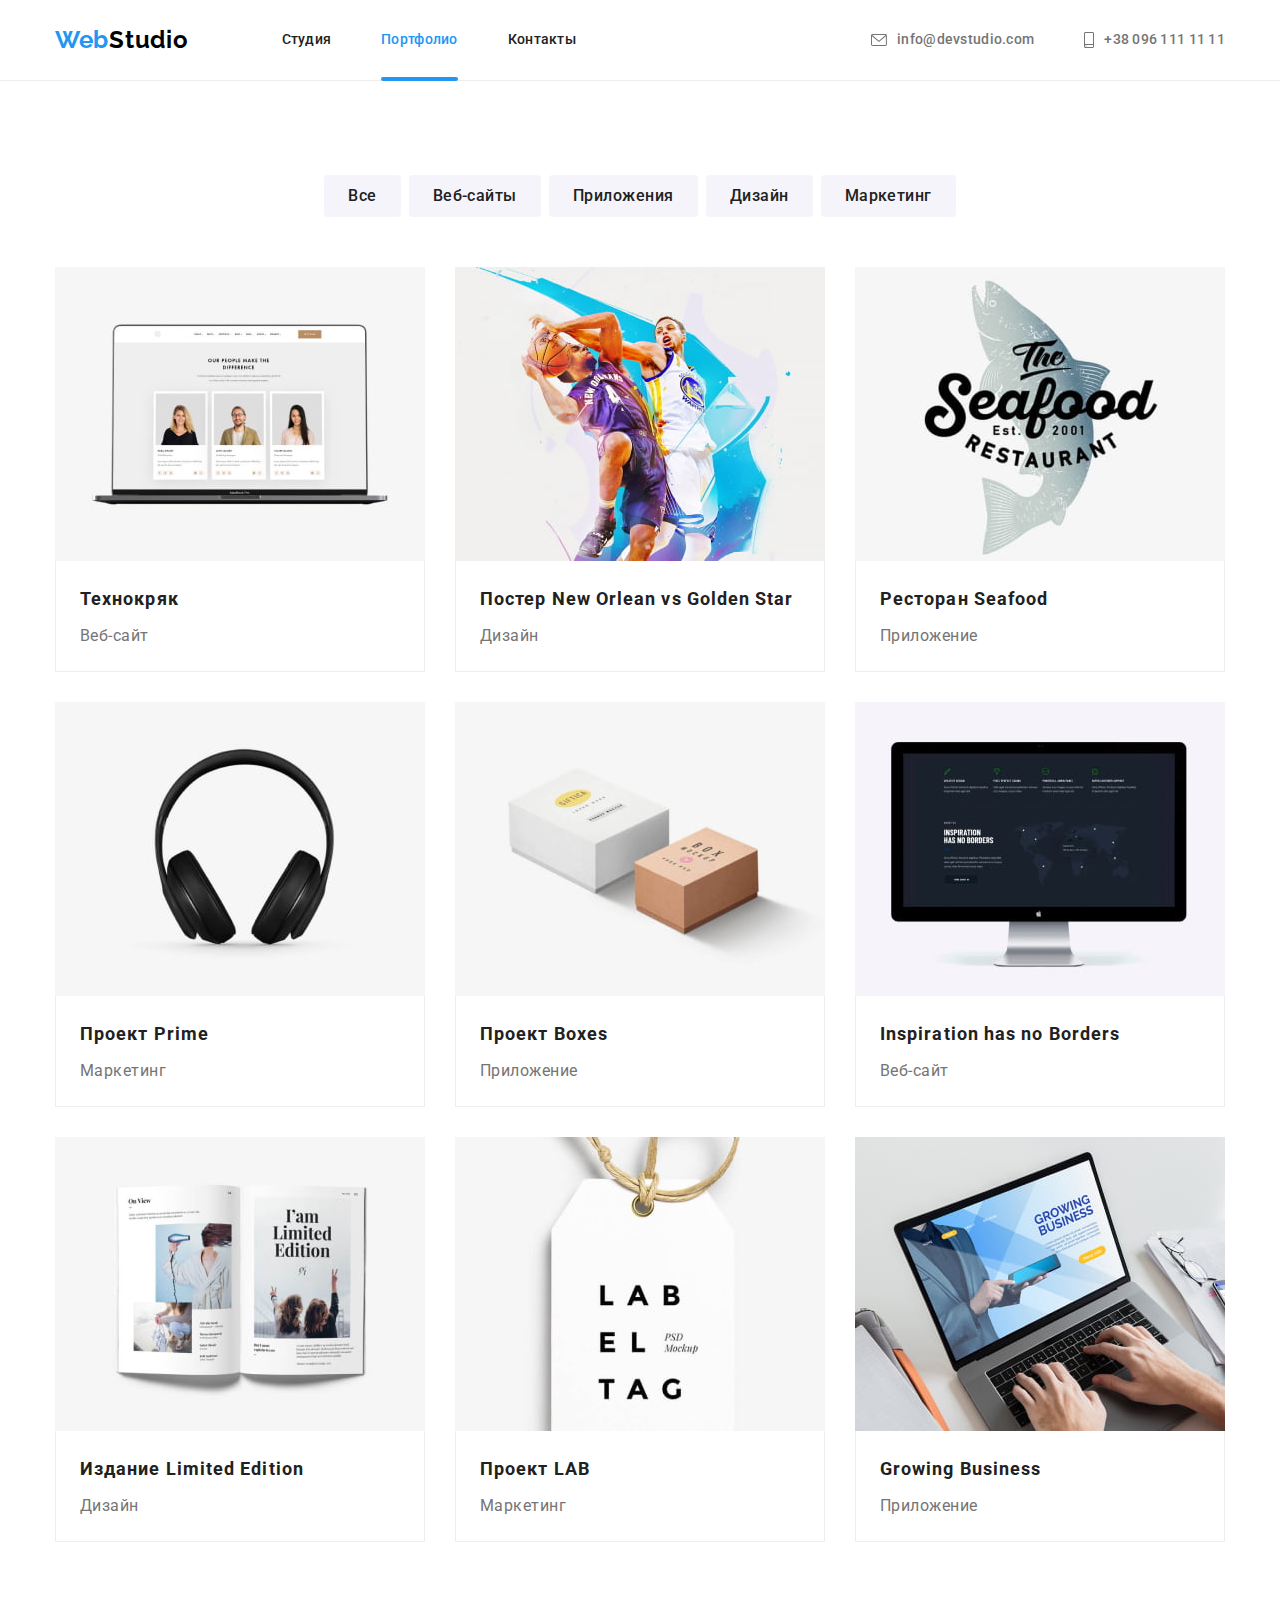
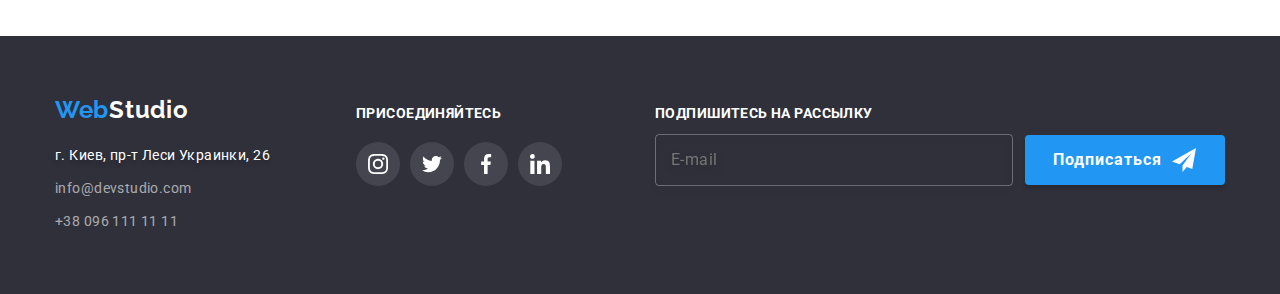
==== Portfolio.html @ a651dbda "." ====
<!DOCTYPE html>
<html lang="ru">
  <head>
    <meta charset="UTF-8" />
    <meta http-equiv="X-UA-Compatible" content="IE=edge" />
    <meta name="viewport" content="width=device-width, initial-scale=1.0" />
    <title>Document</title>
    <link rel="preconnect" href="https://fonts.googleapis.com" />
    <link rel="preconnect" href="https://fonts.gstatic.com" crossorigin />
    <link rel="preconnect" href="https://fonts.googleapis.com" />
    <link rel="preconnect" href="https://fonts.gstatic.com" crossorigin />
    <link
      href="https://fonts.googleapis.com/css2?family=Raleway:wght@700&family=Roboto:wght@400;500;700;900&display=swap"
      rel="stylesheet"
    />
    <link
      rel="stylesheet"
      href="https://cdnjs.cloudflare.com/ajax/libs/modern-normalize/1.1.0/modern-normalize.min.css
    "
    />
<link rel="stylesheet" href="./css/main.min.css">
  
  </head>

  <body>
       <header class="header">
      <div class="container header-container">
        <a href="WebStudio" class="logo">
          <span class="logo--blue">Web</span
          ><span class="logo--white">Studio</span></a
        >

         <button class="mobile_menu__button--open" data-menu-open >
            <svg class="mobile_menu__icon--open" width="40" height="40">
          <use href="./image/icons.svg#menu_open"></use>
          </svg>
          </button>

        <nav class="nav">
          <ul class="main-nav">
            <li class="main-nav__item">
              <a
                href="./index.html"
                class="link  main-nav__link "
                >Студия</a
              >
            </li>

            <li class="main-nav__item">
              <a href="./Portfolio.html" class=" main-nav__link main-nav__link--curent"
                >Портфолио</a
              >
            </li>

            <li class="main-nav__item">
              <a href="Контакты" class=" main-nav__link">Контакты</a>
            </li>
          </ul>
        </nav>

        <div class="secondsry-nav">
          <ul class="secondsry-nav__list">
            <li class="secondsry-nav__item">
              <a
                href="mailto:info@devstudio.com"
                class="secondary-nav__link"
                ><svg class="secondary-nav__icon" width="16" height="12">
                  <use href="./image/icons.svg#mail"></use>
                </svg>
                info@devstudio.com</a
              >
            </li>
            <li class="secondsry-nav__item">
              <a href="tel:+380961111111" class="secondary-nav__link">
                <svg class="secondary-nav__icon" width="10" height="16">
                  <use href="./image/icons.svg#phone"></use></svg
                >+38 096 111 11 11</a
              >
            </li>
          </ul>
        </div>

 <!-- -----------***| Мобильное меню |***---------- -->       
  <div class="mobile_menu" data-menu>

  <button class="mobile_menu__button--close" type="button" data-menu-close>
    <svg class="mobile_menu__icon--close" width="40" height="40">
  <use href="./image/icons.svg#close"></use>
  </svg>
</button>

   <ul class="mobile-nav">
          <li class="mobile-nav__item">
              <a
                href="./index.html"
                class="link  mobile-nav__link mobile-nav__link--curent"
                >Студия</a
              >
          </li>

          <li class="mobile-nav__item">
              <a href="./Portfolio.html" class=" mobile-nav__link"
                >Портфолио</a
              >
          </li>

          <li class="mobile-nav__item">
              <a href="Контакты" class=" mobile-nav__link">Контакты</a>
         </li>
    </ul>
        
    <ul class="mobile_contacts">
            <li class="mobile_contacts__item">
              <a
                href="mailto:info@devstudio.com"
                class="mobile_contacts__link">
                info@devstudio.com</a
              >
            </li>
            <li class="mobile_contacts__item">
              <a href="tel:+380961111111" class="mobile_contacts__link">
                +38 096 111 11 11</a>
            </li>
    </ul>

    <ul class="social_list">
            <li class="socisl_list__item"><a href="" class="socisl_list__link">Instagram</a></li>
            <li class="socisl_list__item"><a href="" class="socisl_list__link"></a>Twitter</li>
            <li class="socisl_list__item"><a href="" class="socisl_list__link"></a>Facebook</li>
            <li class="socisl_list__item"><a href="" class="socisl_list__link"></a>LinkedIn</li>
    </ul>
</div>
      </div>
    </header>

    <main>
      <section class="portfolio">
        <div class="container">
          <h1 class="visually-hidden">Портфолио</h1>
          <ul class="btn-list">
            <li class="btn-list-item">
              <button type="button" class="portfolio-btn">Все</button>
            </li>

            <li class="btn-list-item">
              <button type="button" class="portfolio-btn">Веб-сайты</button>
            </li>

            <li class="btn-list-item">
              <button type="button" class="portfolio-btn">Приложения</button>
            </li>

            <li class="btn-list-item">
              <button type="button" class="portfolio-btn">Дизайн</button>
            </li>

            <li class="btn-list-item">
              <button type="button" class="portfolio-btn">Маркетинг</button>
            </li>
          </ul>

          <ul class="portfolio-card-list">
            <li class="portfolio-card">
              <div class="portfolio-hover-div">
                <img src="./image/Portfolio/1.jpg" alt="ноутбук" width="370" />

                <div class="overlay">
                  <p class="portfolio-hover-title">
                    Ресурс предлагает комплексные предложения с разным уровнем
                    функционала и сервисов. Все это позволит посетителю получить
                    исчерпывающие сведения о компании или частном лице.
                  </p>
                </div>
              </div>
              <div class="portfolio-title-div fc">
                <h2 class="portfolio-title">Технокряк</h2>
                <p class="portfolio-category">Веб-сайт</p>
              </div>
            </li>

            <li class="portfolio-card">
              <div class="portfolio-hover-div">
                <img
                  src="./image/Portfolio/2.jpg"
                  alt="баскетбол"
                  width="370"
                />
                <div class="overlay">
                  <p class="portfolio-hover-title">
                    Lorem ipsum dolor sit amet, consectetur adipisicing elit. Ex
                    sapiente id exercitationem esse deleniti repellendus
                    necessitatibus omnis tempora eius aliquid.
                  </p>
                </div>
              </div>
              <div class="portfolio-title-div">
                <h2 class="portfolio-title">
                  Постер New Orlean vs Golden Star
                </h2>
                <p class="portfolio-category">Дизайн</p>
              </div>
            </li>

            <li class="portfolio-card">
              <div class="portfolio-hover-div">
                <img
                  src="./image/Portfolio/3.jpg"
                  alt="лого ресторана"
                  width="370"
                />
                <div class="overlay">
                  <p class="portfolio-hover-title">
                    Lorem ipsum dolor sit amet, consectetur adipisicing elit. Ex
                    sapiente id exercitationem esse deleniti repellendus
                    necessitatibus omnis tempora eius aliquid.
                  </p>
                </div>
              </div>
              <div class="portfolio-title-div">
                <h2 class="portfolio-title">Ресторан Seafood</h2>
                <p class="portfolio-category">Приложение</p>
              </div>
            </li>

            <li class="portfolio-card">
              <div class="portfolio-hover-div">
                <img src="./image/Portfolio/4.jpg" alt="наушники" width="370" />

                <div class="overlay">
                  <p class="portfolio-hover-title">
                    Lorem ipsum dolor sit amet, consectetur adipisicing elit. Ex
                    sapiente id exercitationem esse deleniti repellendus
                    necessitatibus omnis tempora eius aliquid.
                  </p>
                </div>
              </div>
              <div class="portfolio-title-div">
                <h2 class="portfolio-title">Проект Prime</h2>
                <p class="portfolio-category">Маркетинг</p>
              </div>
            </li>

            <li class="portfolio-card">
              <div class="portfolio-hover-div">
                <img src="./image/Portfolio/5.jpg" alt="коробки" width="370" />

                <div class="overlay">
                  <p class="portfolio-hover-title">
                    Lorem ipsum dolor sit amet, consectetur adipisicing elit. Ex
                    sapiente id exercitationem esse deleniti repellendus
                    necessitatibus omnis tempora eius aliquid.
                  </p>
                </div>
              </div>
              <div class="portfolio-title-div">
                <h2 class="portfolio-title">Проект Boxes</h2>
                <p class="portfolio-category">Приложение</p>
              </div>
            </li>

            <li class="portfolio-card">
              <div class="portfolio-hover-div">
                <img src="./image/Portfolio/6.jpg" alt="монитор" width="370" />

                <div class="overlay">
                  <p class="portfolio-hover-title">
                    Lorem ipsum dolor sit amet, consectetur adipisicing elit. Ex
                    sapiente id exercitationem esse deleniti repellendus
                    necessitatibus omnis tempora eius aliquid.
                  </p>
                </div>
              </div>
              <div class="portfolio-title-div">
                <h2 class="portfolio-title">Inspiration has no Borders</h2>
                <p class="portfolio-category">Веб-сайт</p>
              </div>
            </li>

            <li class="portfolio-card">
              <div class="portfolio-hover-div">
                <img src="./image/Portfolio/7.jpg" alt="журнал" width="370" />

                <div class="overlay">
                  <p class="portfolio-hover-title">
                    Lorem ipsum dolor sit amet, consectetur adipisicing elit. Ex
                    sapiente id exercitationem esse deleniti repellendus
                    necessitatibus omnis tempora eius aliquid.
                  </p>
                </div>
              </div>
              <div class="portfolio-title-div">
                <h2 class="portfolio-title">Издание Limited Edition</h2>
                <p class="portfolio-category">Дизайн</p>
              </div>
            </li>

            <li class="portfolio-card">
              <div class="portfolio-hover-div">
                <img src="./image/Portfolio/8.jpg" alt="лейб" width="370" />

                <div class="overlay">
                  <p class="portfolio-hover-title">
                    Lorem ipsum dolor sit amet, consectetur adipisicing elit. Ex
                    sapiente id exercitationem esse deleniti repellendus
                    necessitatibus omnis tempora eius aliquid.
                  </p>
                </div>
              </div>
              <div class="portfolio-title-div">
                <h2 class="portfolio-title">Проект LAB</h2>
                <p class="portfolio-category">Маркетинг</p>
              </div>
            </li>

            <li class="portfolio-card">
              <div class="portfolio-hover-div">
                <img
                  src="./image/Portfolio/9.jpg"
                  alt="печать на пк"
                  width="370"
                />
                <div class="overlay">
                  <p class="portfolio-hover-title">
                    Lorem ipsum dolor sit amet, consectetur adipisicing elit. Ex
                    sapiente id exercitationem esse deleniti repellendus
                    necessitatibus omnis tempora eius aliquid.
                  </p>
                </div>
              </div>
              <div class="portfolio-title-div">
                <h2 class="portfolio-title">Growing Business</h2>
                <p class="portfolio-category">Приложение</p>
              </div>
            </li>
          </ul>
        </div>
      </section>
    </main>

             <footer class="footer">
      <div class="container footer-block">
       
        <div class="footer-container">
          <a href="WebStudio" class="logo">
            <span class="logo-first-word">Web</span
            ><span class="logo-white-word">Studio</span></a
          >

          <a
            href="https://goo.gl/maps/T2ZpNwHjRuijeioPA"
            class="link adress"
            target="«_blank»"
            rel="noopener noreferrer"
          >
            г. Киев, пр-т Леси Украинки, 26
          </a>

          <a href="mailto:info@devstudio.com" class="footer-contact-link"
            >info@devstudio.com</a
          >

          <a href="tel:+380961111111" class="footer-contact-link"
            >+38 096 111 11 11</a
          >
        </div>

        <div>
          <p class="footer-title">присоединяйтесь</p>
          <ul class="footer_social_list">
            <li>
              <a href="" aria-label="Socialmedia" class="footer-social-link">
                <svg class="social-link-svg" width="20px" height="20px">
                  <use href="./image/icons.svg#instagram"></use>
                </svg>
              </a>
            </li>

            <li>
              <a href="" aria-label="Socialmedia" class="footer-social-link">
                <svg class="social-link-svg" width="20px" height="20px">
                  <use href="./image/icons.svg#twitter"></use>
                </svg>
              </a>
            </li>

            <li>
              <a href="" aria-label="Socialmedia" class="footer-social-link">
                <svg class="social-link-svg" width="20px" height="20px">
                  <use href="./image/icons.svg#facebook"></use>
                </svg>
              </a>
            </li>

            <li>
              <a href="" aria-label="Socialmedia" class="footer-social-link">
                <svg class="social-link-svg" width="20px" height="20px">
                  <use href="./image/icons.svg#linkedin"></use>
                </svg>
              </a>
            </li>
          </ul>
        </div>
      
        
          <form class="subscribe-form">
          <p class="subscribe-form-title">Подпишитесь на рассылку</p>
          <div class="subscribe-form-div">
            <input type="mail" placeholder="E-mail" class="subscribe-form-input"/>
          <button type="submit" class="submit-form-btn">Подписаться
            <svg class="subscribe-form-svg" width="24" height="24">
            <use href="./image/icons.svg#send"></use>
            </svg>
          </button>
          </div>
        </div>
        </form>
      
    </footer>
    <script src="./menu.js"></script>
  </body>
</html>
---- css/main.min.css ----
body{font-family:"Roboto",sans-serif}.no-scroll{overflow:hidden}ul{list-style:none}a{text-decoration:none;color:#212121}img{display:block;width:100%;height:auto}.container{width:480px;padding-right:15px;padding-left:15px;margin-right:auto;margin-left:auto}@media screen and (min-width: 768px){.container{width:768px}}@media screen and (min-width: 1200px){.container{width:1200px}}.visually-hidden{position:absolute;width:1px;height:1px;margin:-1px;border:0;padding:0;white-space:nowrap;-webkit-clip-path:inset(100%);clip-path:inset(100%);clip:rect(0 0 0 0);overflow:hidden}.backdrop{position:fixed;top:0;left:0;width:100%;height:100%;background-color:rgba(0,0,0,.2);-webkit-transition:opacity 250ms cubic-bezier(0.4, 0, 0.2, 1),visibility 250ms cubic-bezier(0.4, 0, 0.2, 1);transition:opacity 250ms cubic-bezier(0.4, 0, 0.2, 1),visibility 250ms cubic-bezier(0.4, 0, 0.2, 1)}.backdrop.is-hidden{opacity:0;visibility:hidden;pointer-events:none}.modal{position:absolute;top:93px;left:15px;-webkit-transform:scale(1) rotate(0);transform:scale(1) rotate(0);width:450px;background-color:#fff;-webkit-box-shadow:0px 1px 3px rgba(0,0,0,.12),0px 1px 1px rgba(0,0,0,.14),0px 2px 1px rgba(0,0,0,.2);box-shadow:0px 1px 3px rgba(0,0,0,.12),0px 1px 1px rgba(0,0,0,.14),0px 2px 1px rgba(0,0,0,.2);border-radius:4px;-webkit-transition:1000ms;transition:1000ms;padding:40px}@media screen and (min-width: 768px){.modal{top:50%;left:50%;-webkit-transform:translate(-50%, -50%);transform:translate(-50%, -50%)}}@media screen and (min-width: 1200px){.modal{width:528px;top:50%;left:50%;-webkit-transform:translate(-50%, -50%);transform:translate(-50%, -50%)}}.backdrop.is-hidden>.modal{-webkit-transform:translate(-50%, -50%) scale(0.2) rotate(45deg);transform:translate(-50%, -50%) scale(0.2) rotate(45deg)}.backdrop.is-hidden>.modal{-webkit-transform:scale(0.2) rotate(45deg);transform:scale(0.2) rotate(45deg)}.modal-close-btn{position:absolute;padding:6px;top:8px;right:8px;background-color:#fff;border:1px solid rgba(0,0,0,.1);border-radius:50%;display:-webkit-box;display:-ms-flexbox;display:flex;-webkit-box-pack:center;-ms-flex-pack:center;justify-content:center;-webkit-box-align:center;-ms-flex-align:center;align-items:center;cursor:pointer;width:33px;height:33px;-webkit-transition:fill 250ms cubic-bezier(0.4, 0, 0.2, 1);transition:fill 250ms cubic-bezier(0.4, 0, 0.2, 1)}.modal-close-btn:hover .modal-close-btn{fill:#2196f3}.modal-close-svg{position:absolute}.register-form{margin-top:12px}.modal-title{font-weight:700;font-size:20px;line-height:1.15;text-align:center;letter-spacing:.03em;color:var(--main-text-color)}.modal-form{display:-webkit-box;display:-ms-flexbox;display:flex;-webkit-box-orient:vertical;-webkit-box-direction:normal;-ms-flex-direction:column;flex-direction:column;gap:10px}.modal-label{display:block}.modal-span{font-weight:400;font-size:12px;line-height:1.16;letter-spacing:.01em;color:#757575;display:block;text-align:left;margin-bottom:4px}.modal-svg-holder{position:relative;-webkit-transition:fill 250ms cubic-bezier(0.4, 0, 0.2, 1);transition:fill 250ms cubic-bezier(0.4, 0, 0.2, 1)}.modal-svg-holder:focus-within{fill:#2196f3}.modal-input{border:1px solid rgba(33,33,33,.2);border-radius:4px;height:40px;width:100%;padding-left:43px;margin-bottom:10px;outline:none;font-size:12px;color:var(--secondary-text-color);-webkit-transition:border 250ms cubic-bezier(0.4, 0, 0.2, 1);transition:border 250ms cubic-bezier(0.4, 0, 0.2, 1)}.modal-input:focus-within{border-color:#2196f3}.modal-svg{position:absolute;bottom:45%;left:3%}.modal-textarea{display:block;width:100%;height:120px;resize:none;border-radius:4px;border:1px solid rgba(33,33,33,.2);padding:10px;font-weight:400;font-size:12px;line-height:1.16;letter-spacing:.01em;outline:none;color:var(--secondary-text-color)}.modal-textarea:-moz-placeholder-shown{color:rgba(117,117,117,.5)}.modal-textarea:-ms-input-placeholder{color:rgba(117,117,117,.5)}.modal-textarea:placeholder-shown{color:rgba(117,117,117,.5)}.modal-textarea:focus-within{border-color:#2196f3}.text-span{font-weight:400;font-size:12px;line-height:1.16;letter-spacing:.03em;color:var(--secondary-text-color);-webkit-user-select:none;-moz-user-select:none;-ms-user-select:none;user-select:none}@media screen and (min-width: 1200px){.text-span{font-size:14px;line-height:1.71}}.agreement{display:-webkit-box;display:-ms-flexbox;display:flex;-webkit-box-pack:center;-ms-flex-pack:center;justify-content:center;-webkit-box-align:center;-ms-flex-align:center;align-items:center;gap:7px;margin-top:15px}@media screen and (min-width: 1200px){.agreement{gap:8px}}.check{opacity:0;-webkit-transition:opacity 250ms cubic-bezier(0.4, 0, 0.2, 1);transition:opacity 250ms cubic-bezier(0.4, 0, 0.2, 1)}.modal-checkbox:checked+.register-svg .check{opacity:1}.modal-checkbox:checked+.register-svg .uncheck{opacity:0}.agreement-link{font-weight:400;font-size:12px;line-height:1.16;letter-spacing:.03em;-webkit-text-decoration-line:underline;text-decoration-line:underline;color:#2196f3;text-underline-position:under}@media screen and (min-width: 1200px){.agreement-link{font-size:14px;line-height:1.71}}.modal-btn{background:#2196f3;-webkit-box-shadow:0px 4px 4px rgba(0,0,0,.15);box-shadow:0px 4px 4px rgba(0,0,0,.15);border-radius:4px;border-color:rgba(0,0,0,0);font-weight:700;font-size:16px;line-height:1.87;letter-spacing:.06em;color:#fff;width:200px;padding:10px 52px;cursor:pointer;display:block;margin:0 auto;margin-top:30px}.mobile_menu{position:fixed;top:0;left:0;z-index:100;background-color:#fff;width:100%;height:100%;padding-top:20px;padding-left:40px;-webkit-transform:translateX(100%);transform:translateX(100%);-webkit-transition:-webkit-transform 250ms cubic-bezier(0.4, 0, 0.2, 1);transition:-webkit-transform 250ms cubic-bezier(0.4, 0, 0.2, 1);transition:transform 250ms cubic-bezier(0.4, 0, 0.2, 1);transition:transform 250ms cubic-bezier(0.4, 0, 0.2, 1), -webkit-transform 250ms cubic-bezier(0.4, 0, 0.2, 1)}.mobile_menu.is-open{-webkit-transform:translateX(0);transform:translateX(0)}@media screen and (min-width: 768px){.mobile_menu{display:none}}.mobile_menu__button--close{background-color:rgba(0,0,0,0);border:none;margin-left:370px;margin-right:15px;display:inline-block;padding:0}.mobile_menu__button--close:hover .mobile_menu__icon--close,.mobile_menu__button--close:focus .mobile_menu__icon--close{fill:#2196f3}.mobile-nav{padding:0;margin:0}.mobile-nav__item{margin-bottom:32px}.mobile-nav__item:last-child{margin-bottom:302px}.mobile-nav__link{font-weight:500;font-size:40px;line-height:1.17;text-align:center;letter-spacing:.02em;color:#212121}.mobile-nav__link:last-child{margin-bottom:0}.mobile-nav__link--curent{color:#2196f3}.mobile-nav__link:hover,.mobile-nav__link:focus{color:#2196f3}.mobile_contacts{padding:0;margin:0}.mobile_contacts__item{font-weight:500;font-size:40px;line-height:1.17;letter-spacing:.02em}.mobile_contacts__item:first-child{font-weight:500;font-size:34px;line-height:1.17;letter-spacing:.02em;color:#2196f3;margin-bottom:32px}.mobile_contacts__item:last-child{font-weight:500;font-size:24px;line-height:1.16;letter-spacing:.02em;color:#757575;margin-bottom:64px}.mobile_contacts__link{color:currentColor}.mobile_contacts__link:hover,.mobile_contacts__link:focus{color:#2196f3}.social_list{display:-webkit-box;display:-ms-flexbox;display:flex;gap:10px;padding:0;margin:0}.socisl_list__item{font-weight:500;font-size:18px;line-height:1.22;letter-spacing:.02em;color:#2196f3;padding-right:10px;border-right:1px solid rgba(33,33,33,.2)}.socisl_list__item:last-child{border-right:none}.socisl_list__link{color:currentColor}.header{border-bottom:1px solid #eee}@media screen and (min-width: 480px){.header-container{padding-top:16px;padding-right:10px;padding-bottom:16px}}@media screen and (min-width: 768px){.header-container{display:-webkit-box;display:-ms-flexbox;display:flex;-webkit-box-align:center;-ms-flex-align:center;align-items:center;padding-top:0;padding-bottom:0;padding-right:15px}}.logo{font-family:"Raleway";font-style:normal;font-weight:700;font-size:24px;line-height:1.16;letter-spacing:.03em;text-decoration:none}@media screen and (min-width: 480px){.logo{display:block}}@media screen and (min-width: 1200px){.logo{ont-size:26px;line-height:1.19}}.logo--blue{color:#2196f3}.logo--white{color:#000}.mobile_menu__button--open{position:absolute;top:8px;right:10px;background-color:rgba(0,0,0,0);border:none;padding:0;display:-webkit-inline-box;display:-ms-inline-flexbox;display:inline-flex}.mobile_menu__button--open:hover .mobile_menu__icon--open,.mobile_menu__button--open:focus .mobile_menu__icon--open{fill:#2196f3}@media screen and (min-width: 768px){.mobile_menu__button--open{display:none}}@media screen and (min-width: 480px){.nav{display:none}}@media screen and (min-width: 480px)and (min-width: 768px){.nav{display:-webkit-box;display:-ms-flexbox;display:flex;-webkit-box-align:center;-ms-flex-align:center;align-items:center}}.main-nav{display:-webkit-box;display:-ms-flexbox;display:flex;margin-top:0;margin-bottom:0;padding-left:0}.main-nav__item{margin-left:50px}@media screen and (min-width: 768px){.main-nav__item:first-child{margin-left:88px}}@media screen and (min-width: 1200px){.main-nav__item:first-child{margin-left:93px}}.main-nav__link{position:relative;display:block;color:#212121;font-style:normal;font-weight:500;font-size:14px;line-height:1.14;letter-spacing:.02em;padding-top:32px;padding-bottom:32px;-webkit-transition-property:color;transition-property:color;-webkit-transition-duration:250ms;transition-duration:250ms;-webkit-transition-timing-function:cubic-bezier(0.4, 0, 0.2, 1);transition-timing-function:cubic-bezier(0.4, 0, 0.2, 1)}.main-nav__link:hover,.main-nav__link:focus{color:#2196f3}.main-nav__link--curent{color:#2196f3}.main-nav__link--curent::after{position:absolute;bottom:-1px;content:"";width:100%;height:4px;background:#2196f3;border-radius:2px;display:block}@media screen and (min-width: 480px){.secondsry-nav{display:none}}@media screen and (min-width: 768px){.secondsry-nav{display:-webkit-box;display:-ms-flexbox;display:flex;margin-left:auto}}.secondsry-nav__list{padding:0;margin:0}@media screen and (min-width: 768px){.secondsry-nav__list{display:-webkit-box;display:-ms-flexbox;display:flex;-webkit-box-align:start;-ms-flex-align:start;align-items:flex-start;-webkit-box-orient:vertical;-webkit-box-direction:normal;-ms-flex-direction:column;flex-direction:column;gap:10px}}@media screen and (min-width: 1200px){.secondsry-nav__list{display:-webkit-box;display:-ms-flexbox;display:flex;gap:50px;-webkit-box-orient:horizontal;-webkit-box-direction:normal;-ms-flex-direction:row;flex-direction:row;padding-left:0;margin-top:0;margin-bottom:0}}@media screen and (min-width: 1200px){.secondsry-nav__item{display:-webkit-box;display:-ms-flexbox;display:flex;-webkit-box-pack:center;-ms-flex-pack:center;justify-content:center;-webkit-box-align:center;-ms-flex-align:center;align-items:center}}.secondary-nav__link{color:#757575;text-decoration:none;-webkit-transition-property:color;transition-property:color;-webkit-transition-duration:250ms;transition-duration:250ms;-webkit-transition-timing-function:cubic-bezier(0.4, 0, 0.2, 1);transition-timing-function:cubic-bezier(0.4, 0, 0.2, 1)}.secondary-nav__link:hover,.secondary-nav__link:focus{color:#2196f3}.secondary-nav__link:hover,.secondary-nav__link:focus .secondary-nav__icon{fill:currentColor}@media screen and (min-width: 768px){.secondary-nav__link{font-weight:500;font-size:12px;line-height:1.16;letter-spacing:.02em}}@media screen and (min-width: 1200px){.secondary-nav__link{padding-top:32px;padding-bottom:32px;font-weight:500;font-size:14px;line-height:1.14;letter-spacing:.02em;display:-webkit-box;display:-ms-flexbox;display:flex;-webkit-box-pack:center;-ms-flex-pack:center;justify-content:center;-webkit-box-align:center;-ms-flex-align:center;align-items:center}}.secondary-nav__icon{fill:currentColor;margin-right:10px;display:inline-block}.hero{max-width:480px;display:block;background-color:rgba(47,48,58,.4);background-image:-webkit-gradient(linear, left top, right top, from(rgba(47, 48, 58, 0.4)), to(rgba(47, 48, 58, 0.4))),url(../image/background/bg_hero.jpg);background-image:linear-gradient(to right, rgba(47, 48, 58, 0.4), rgba(47, 48, 58, 0.4)),url(../image/background/bg_hero.jpg);background-repeat:no-repeat;background-size:cover;text-align:center;margin-right:auto;margin-left:auto;padding-top:118px;padding-right:0;padding-bottom:118px;padding-left:0}@media screen and (min-width: 768px){.hero{max-width:768px}}@media screen and (min-width: 1200px){.hero{max-width:1600px;padding-top:200px;padding-right:0;padding-bottom:200px;padding-left:0}}.hero__title{color:#fff;font-weight:900;line-height:1.62;text-align:center;letter-spacing:.06em;text-transform:uppercase;margin-top:0;margin-bottom:30px}@media screen and (min-width: 1200px){.hero__title{font-size:44px;line-height:1.36}}.hero__button{font-family:inherit;font-style:normal;font-weight:700;font-size:16px;line-height:1.87;display:inline-block;text-align:center;letter-spacing:.06em;color:#fff;background-color:#2196f3;cursor:pointer;border-radius:5px;border-color:rgba(0,0,0,0);min-width:200px;padding:10px 32px}.benefits{padding-top:60px}@media screen and (min-width: 1200px){.benefits{padding-top:94px}}.benefits_list{padding:0;margin:0}@media screen and (min-width: 768px){.benefits_list{display:-webkit-box;display:-ms-flexbox;display:flex;gap:30px;-ms-flex-wrap:wrap;flex-wrap:wrap}}@media screen and (min-width: 1200px){.benefits_list{display:-webkit-box;display:-ms-flexbox;display:flex;-ms-flex-wrap:nowrap;flex-wrap:nowrap;-webkit-box-pack:justify;-ms-flex-pack:justify;justify-content:space-between;padding-left:0;margin-top:0;margin-bottom:0}}.benefits_item{-ms-flex-preferred-size:450px;flex-basis:450px;margin-bottom:30px}.benefits_item:last-child{margin-bottom:60px}@media screen and (min-width: 768px){.benefits_item{-ms-flex-preferred-size:354px;flex-basis:354px;margin-bottom:0}}@media screen and (min-width: 1200px){.benefits_item{-ms-flex-preferred-size:270px;flex-basis:270px}}.benefits_icon{width:450px;height:120px;background-color:#f5f4fa;border-radius:4px;display:-webkit-box;display:-ms-flexbox;display:flex;-webkit-box-pack:center;-ms-flex-pack:center;justify-content:center;-webkit-box-align:center;-ms-flex-align:center;align-items:center}@media screen and (min-width: 480px){.benefits_icon{margin-bottom:30px}}@media screen and (min-width: 768px){.benefits_icon{width:354px}}@media screen and (min-width: 1200px){.benefits_icon{width:270px}}.benefits_title{color:#212121;font-style:normal;font-weight:700;font-size:14px;line-height:1.14;letter-spacing:.03em;text-transform:uppercase;margin-top:0;margin-bottom:10px;text-align:center}@media screen and (min-width: 768px){.benefits_title{text-align:start}}.benefits_text{color:#757575;font-style:normal;font-weight:400;font-size:14px;line-height:1.71;letter-spacing:.03em;margin-top:0;margin-bottom:0}.specialization{display:none;padding-top:94px;padding-bottom:94px}@media screen and (min-width: 1200px){.specialization{display:contents}}.specialization_title{color:#212121;font-style:normal;font-weight:700;font-size:36px;line-height:1.16;text-align:center;letter-spacing:.03em;margin-top:0;margin-bottom:50px}.specialization_list{display:-webkit-box;display:-ms-flexbox;display:flex;-webkit-box-pack:justify;-ms-flex-pack:justify;justify-content:space-between;padding-left:0;gap:30px;margin-top:0;margin-bottom:0}.specialization_uppertitle_wrap{position:relative}.specialization_uppertitle{position:absolute;bottom:0;width:100%;margin:0;font-weight:700;font-size:14px;line-height:1.14;text-align:center;letter-spacing:.03em;text-transform:uppercase;color:#fff;background-color:rgba(47,48,58,.8);padding-top:28px;padding-bottom:28px}.team{background:#f5f4fa;padding-top:60px;padding-bottom:60px}@media screen and (min-width: 1200px){.team{padding-top:94px;padding-bottom:94px}}.team_title{color:var(--main-text-color);font-weight:700;font-size:28px;line-height:1.16;text-align:center;letter-spacing:.03em;margin-top:0;margin-bottom:30px}@media screen and (min-width: 1200px){.team_title{font-size:36px;margin-bottom:50px}}.team_list{padding:0;margin:0}@media screen and (min-width: 768px){.team_list{display:-webkit-box;display:-ms-flexbox;display:flex;-ms-flex-wrap:wrap;flex-wrap:wrap;gap:30px;-ms-flex-pack:distribute;justify-content:space-around}}@media screen and (min-width: 1200px){.team_list{display:-webkit-box;display:-ms-flexbox;display:flex;-ms-flex-wrap:nowrap;flex-wrap:nowrap}}.team_item{margin-bottom:30px}.team_item:last-child{margin-bottom:0}@media screen and (min-width: 768px){.team_item{-ms-flex-preferred-size:calc((100% - 30px)/2);flex-basis:calc((100% - 30px)/2);margin-bottom:0}}.team_card{background:#fff;-webkit-box-shadow:0px 1px 3px rgba(0,0,0,.12),0px 1px 1px rgba(0,0,0,.14),0px 2px 1px rgba(0,0,0,.2);box-shadow:0px 1px 3px rgba(0,0,0,.12),0px 1px 1px rgba(0,0,0,.14),0px 2px 1px rgba(0,0,0,.2);border-radius:0px 0px 4px 4px}.team_name_wrap{padding-top:30px;padding-bottom:30px;text-align:center}.team_name{color:#212121;font-style:normal;font-weight:500;font-size:16px;line-height:1.18;letter-spacing:.03em;margin-top:0;margin-bottom:10px}.team_position{color:#757575;font-style:normal;font-weight:400;font-size:16px;line-height:1.18;letter-spacing:.03em;margin-top:0;margin-bottom:16px}.social-list{display:-webkit-box;display:-ms-flexbox;display:flex;gap:10px;-webkit-box-pack:center;-ms-flex-pack:center;justify-content:center;padding-left:0;margin-top:0;margin-bottom:0}.social_link{width:44px;height:44px;color:#afb1b8;border-radius:50%;display:-webkit-box;display:-ms-flexbox;display:flex;-webkit-box-pack:center;-ms-flex-pack:center;justify-content:center;-webkit-box-align:center;-ms-flex-align:center;align-items:center;-webkit-transition:color 250ms cubic-bezier(0.4, 0, 0.2, 1),background 250ms cubic-bezier(0.4, 0, 0.2, 1);transition:color 250ms cubic-bezier(0.4, 0, 0.2, 1),background 250ms cubic-bezier(0.4, 0, 0.2, 1)}.social_link:hover,.social_link:focus{background-color:#2196f3;color:#fff}.social_icon{fill:currentColor}.social_icon:hover,.social_icon:focus .social_icon{fill:currentColor}.clients{padding-top:60px;padding-bottom:60px}@media screen and (min-width: 1200px){.clients{padding-top:94px;padding-bottom:94px}}.clients-title{color:var(--main-text-color);font-weight:700;font-size:28px;line-height:1.16;text-align:center;letter-spacing:.03em;margin-top:0;margin-bottom:30px}@media screen and (min-width: 1200px){.clients-title{font-size:36px;margin-bottom:50px}}.clients-list{margin:0;padding:0;display:-webkit-box;display:-ms-flexbox;display:flex;-ms-flex-wrap:wrap;flex-wrap:wrap;gap:30px}@media screen and (min-width: 1200px){.clients-list{-ms-flex-wrap:nowrap;flex-wrap:nowrap}}.clients-list-item{display:-webkit-box;display:-ms-flexbox;display:flex;-webkit-box-pack:center;-ms-flex-pack:center;justify-content:center;text-align:center}.clients-link{display:-webkit-box;display:-ms-flexbox;display:flex;-webkit-box-pack:center;-ms-flex-pack:center;justify-content:center;-webkit-box-align:center;-ms-flex-align:center;align-items:center;border-radius:4px;width:210px;height:92px;border:1px solid #afb1b8;color:#afb1b8;-webkit-transition:color 250ms cubic-bezier(0.4, 0, 0.2, 1),border 250ms cubic-bezier(0.4, 0, 0.2, 1);transition:color 250ms cubic-bezier(0.4, 0, 0.2, 1),border 250ms cubic-bezier(0.4, 0, 0.2, 1)}.clients-link:active{color:#2196f3}.clients-link:hover,.clients-link:focus{border:1px solid #2196f3;color:#2196f3}@media screen and (min-width: 768px){.clients-link{width:226px}}@media screen and (min-width: 1200px){.clients-link{width:170px}}.clients-logo{fill:currentColor}.clients-logo .clients-link:hover,.clients-link:focus .clients-logo{fill:currentColor}.portfolio{padding-top:60px;padding-bottom:60px}@media screen and (min-width: 1200px){.portfolio{padding-top:94px;padding-bottom:94px}}.btn-list{display:-webkit-box;display:-ms-flexbox;display:flex;-ms-flex-wrap:wrap;flex-wrap:wrap;-webkit-box-align:start;-ms-flex-align:start;align-items:flex-start;padding:0;margin:0}@media screen and (min-width: 768px){.btn-list{display:-webkit-box;display:-ms-flexbox;display:flex;-webkit-box-pack:center;-ms-flex-pack:center;justify-content:center;margin-top:0;margin-bottom:50px;padding-left:0}}.portfolio-btn{color:#212121;background-color:#f5f4fa;font-style:normal;font-weight:500;font-size:16px;line-height:1.62;text-align:center;letter-spacing:.03em;border-radius:4px;border-color:rgba(0,0,0,0);padding:6px 22px;cursor:pointer;-webkit-transition:color 250ms cubic-bezier(0.4, 0, 0.2, 1),background 250ms cubic-bezier(0.4, 0, 0.2, 1);transition:color 250ms cubic-bezier(0.4, 0, 0.2, 1),background 250ms cubic-bezier(0.4, 0, 0.2, 1)}.portfolio-btn:hover,.portfolio-btn:focus{background-color:#2196f3;color:#fff}.btn-list-item{margin-left:8px;margin-bottom:15px}.btn-list-item:first-child{margin-left:0}.btn-list-item:nth-last-child(-n+2){margin-bottom:0}@media screen and (min-width: 768px){.btn-list-item{margin-bottom:0}}.portfolio-card-list{padding:0;margin-top:40px}@media screen and (min-width: 768px){.portfolio-card-list{margin-top:30px;display:-webkit-box;display:-ms-flexbox;display:flex;-ms-flex-wrap:wrap;flex-wrap:wrap;gap:30px;padding:0;margin:0}}.portfolio-card{margin-bottom:30px}.portfolio-card:hover{-webkit-box-shadow:0px 1px 1px rgba(0,0,0,.12),0px 4px 4px rgba(0,0,0,.06),1px 4px 6px rgba(0,0,0,.16);box-shadow:0px 1px 1px rgba(0,0,0,.12),0px 4px 4px rgba(0,0,0,.06),1px 4px 6px rgba(0,0,0,.16)}@media screen and (min-width: 768px){.portfolio-card{margin-bottom:0;-ms-flex-preferred-size:calc((100% - 30px)/2);flex-basis:calc((100% - 30px)/2)}}@media screen and (min-width: 1200px){.portfolio-card{-ms-flex-preferred-size:370px;flex-basis:370px}}.portfolio-hover-div{position:relative;overflow:hidden}.overlay{position:absolute;bottom:0;left:0;display:block;-webkit-transform:translateY(100%);transform:translateY(100%);background-color:rgba(33,150,243,.9);width:100%;height:100%;-webkit-transition:-webkit-transform 250ms cubic-bezier(0.4, 0, 0.2, 1);transition:-webkit-transform 250ms cubic-bezier(0.4, 0, 0.2, 1);transition:transform 250ms cubic-bezier(0.4, 0, 0.2, 1);transition:transform 250ms cubic-bezier(0.4, 0, 0.2, 1), -webkit-transform 250ms cubic-bezier(0.4, 0, 0.2, 1)}.portfolio-card:hover .overlay{cursor:pointer;-webkit-transform:translateY(0%);transform:translateY(0%)}.portfolio-hover-title{margin:0;padding-top:63px;padding-right:24px;padding-bottom:63px;padding-left:24px;font-weight:400;font-size:18px;line-height:1.55;letter-spacing:.03em;color:#fff}.portfolio-hover-title:hover{opacity:1}.portfolio-title-div{border:1px solid #eee;border-top:none;padding-top:20px;padding-right:24px;padding-bottom:20px;padding-left:24px}@media screen and (min-width: 768px)and (max-width: 1199px){.fc{padding-bottom:56px}}.portfolio-title{color:#212121;font-weight:700;font-size:18px;line-height:2;letter-spacing:.06em;margin-top:0;margin-bottom:4px}.portfolio-category{color:#757575;font-weight:400;font-size:16px;line-height:1.87;letter-spacing:.03em;margin-top:0;margin-bottom:0}.footer{background-color:#2f303a;padding-top:60px;padding-bottom:60px}.footer-container{display:-webkit-box;display:-ms-flexbox;display:flex;-webkit-box-orient:vertical;-webkit-box-direction:normal;-ms-flex-direction:column;flex-direction:column;margin-left:0;margin-bottom:60px}@media screen and (min-width: 768px){.footer-container{width:232px;margin-left:61px}}@media screen and (min-width: 1200px){.footer-container{margin-bottom:0;width:100%;margin-left:0}}.footer-block{text-align:center;display:-webkit-box;display:-ms-flexbox;display:flex;-webkit-box-orient:vertical;-webkit-box-direction:normal;-ms-flex-direction:column;flex-direction:column}@media screen and (min-width: 768px)and (max-width: 1199px){.footer-block{position:relative}}@media screen and (min-width: 1200px){.footer-block{-webkit-box-orient:horizontal;-webkit-box-direction:normal;-ms-flex-direction:row;flex-direction:row;-webkit-box-align:baseline;-ms-flex-align:baseline;align-items:baseline;gap:70px;text-align:initial}}.logo-first-word{color:#2196f3}.logo-white-word{color:#fff}.adress{color:#fff;text-shadow:0px 4px 4px rgba(0,0,0,.25);font-style:normal;font-weight:400;font-size:14px;line-height:1.71;letter-spacing:.03em;margin-top:20px;margin-bottom:9px;-webkit-transition:color 250ms cubic-bezier(0.4, 0, 0.2, 1);transition:color 250ms cubic-bezier(0.4, 0, 0.2, 1)}.adress:hover,.adress:focus{color:#2196f3}.footer-contact-link{color:rgba(255,255,255,.6);font-style:normal;font-weight:400;font-size:14px;line-height:1.71;letter-spacing:.03em;text-decoration:none;margin-bottom:9px;-webkit-transition:color 250ms cubic-bezier(0.4, 0, 0.2, 1);transition:color 250ms cubic-bezier(0.4, 0, 0.2, 1)}.footer-contact-link:hover,.footer-contact-link:focus{color:#2196f3}.footer-contact-link:last-child{margin-bottom:0}@media screen and (min-width: 768px)and (max-width: 1199px){.footer-wrap{position:absolute;right:13%;top:0}}.footer-title{font-weight:700;font-size:14px;line-height:1.14;letter-spacing:.03em;text-transform:uppercase;color:#fff;margin-top:0;margin-bottom:20px}.footer_social_list{display:-webkit-box;display:-ms-flexbox;display:flex;gap:10px;padding:0;-webkit-box-pack:center;-ms-flex-pack:center;justify-content:center;margin-bottom:60px;margin-top:0}@media screen and (min-width: 768px){.footer_social_list{margin-bottom:0}}@media screen and (min-width: 1200px){.footer_social_list{-webkit-box-pack:start;-ms-flex-pack:start;justify-content:flex-start;margin-bottom:0}}.footer-social-link{width:44px;height:44px;color:#afb1b8;background:rgba(255,255,255,.1);border-radius:50%;display:-webkit-box;display:-ms-flexbox;display:flex;-webkit-box-pack:center;-ms-flex-pack:center;justify-content:center;-webkit-box-align:center;-ms-flex-align:center;align-items:center;-webkit-transition:color 250ms cubic-bezier(0.4, 0, 0.2, 1),background 250ms cubic-bezier(0.4, 0, 0.2, 1);transition:color 250ms cubic-bezier(0.4, 0, 0.2, 1),background 250ms cubic-bezier(0.4, 0, 0.2, 1)}.footer-social-link:hover,.footer-social-link:focus{background-color:#2196f3;color:#fff}.social-link-svg{fill:#fff}.social-link-svg .footer-social-link:hover,.footer-social-link:focus .social-link-svg{fill:currentColor}@media screen and (min-width: 1200px){.subscribe-form{margin-left:23px}}.subscribe-form-title{font-weight:700;font-size:14px;line-height:1.14px;letter-spacing:.03em;text-transform:uppercase;color:#fff;margin:0;display:block;margin-bottom:20px}@media screen and (min-width: 1200px){.subscribe-form-div{display:-webkit-box;display:-ms-flexbox;display:flex;-webkit-box-align:baseline;-ms-flex-align:baseline;align-items:baseline;gap:12px}}.subscribe-form-input{border:1px solid rgba(255,255,255,.3);-webkit-filter:drop-shadow(0px 4px 4px rgba(0, 0, 0, 0.15));filter:drop-shadow(0px 4px 4px rgba(0, 0, 0, 0.15));border-radius:4px;background-color:rgba(0,0,0,0);color:rgba(255,255,255,.6);font-weight:400;font-size:16px;line-height:1.25;letter-spacing:.03em;padding:15px;width:450px;display:-webkit-inline-box;display:-ms-inline-flexbox;display:inline-flex;outline:none;margin-bottom:20px}@media screen and (min-width: 1200px){.subscribe-form-input{width:358px;margin-bottom:0}}.submit-form-btn{font-weight:700;font-size:16px;line-height:1.88;display:-webkit-box;display:-ms-flexbox;display:flex;-webkit-box-align:center;-ms-flex-align:center;align-items:center;text-align:center;letter-spacing:.06em;color:#fff;padding:10px 28px;background-color:#2196f3;-webkit-box-shadow:0px 4px 4px rgba(0,0,0,.15);box-shadow:0px 4px 4px rgba(0,0,0,.15);border-radius:4px;border:none;cursor:pointer;width:200px;height:50px;margin-right:auto;margin-left:auto}@media screen and (min-width: 1200px){.submit-form-btn{margin-right:0;margin-left:0}}.subscribe-form-svg{margin-left:10px}/*# sourceMappingURL=main.min.css.map */
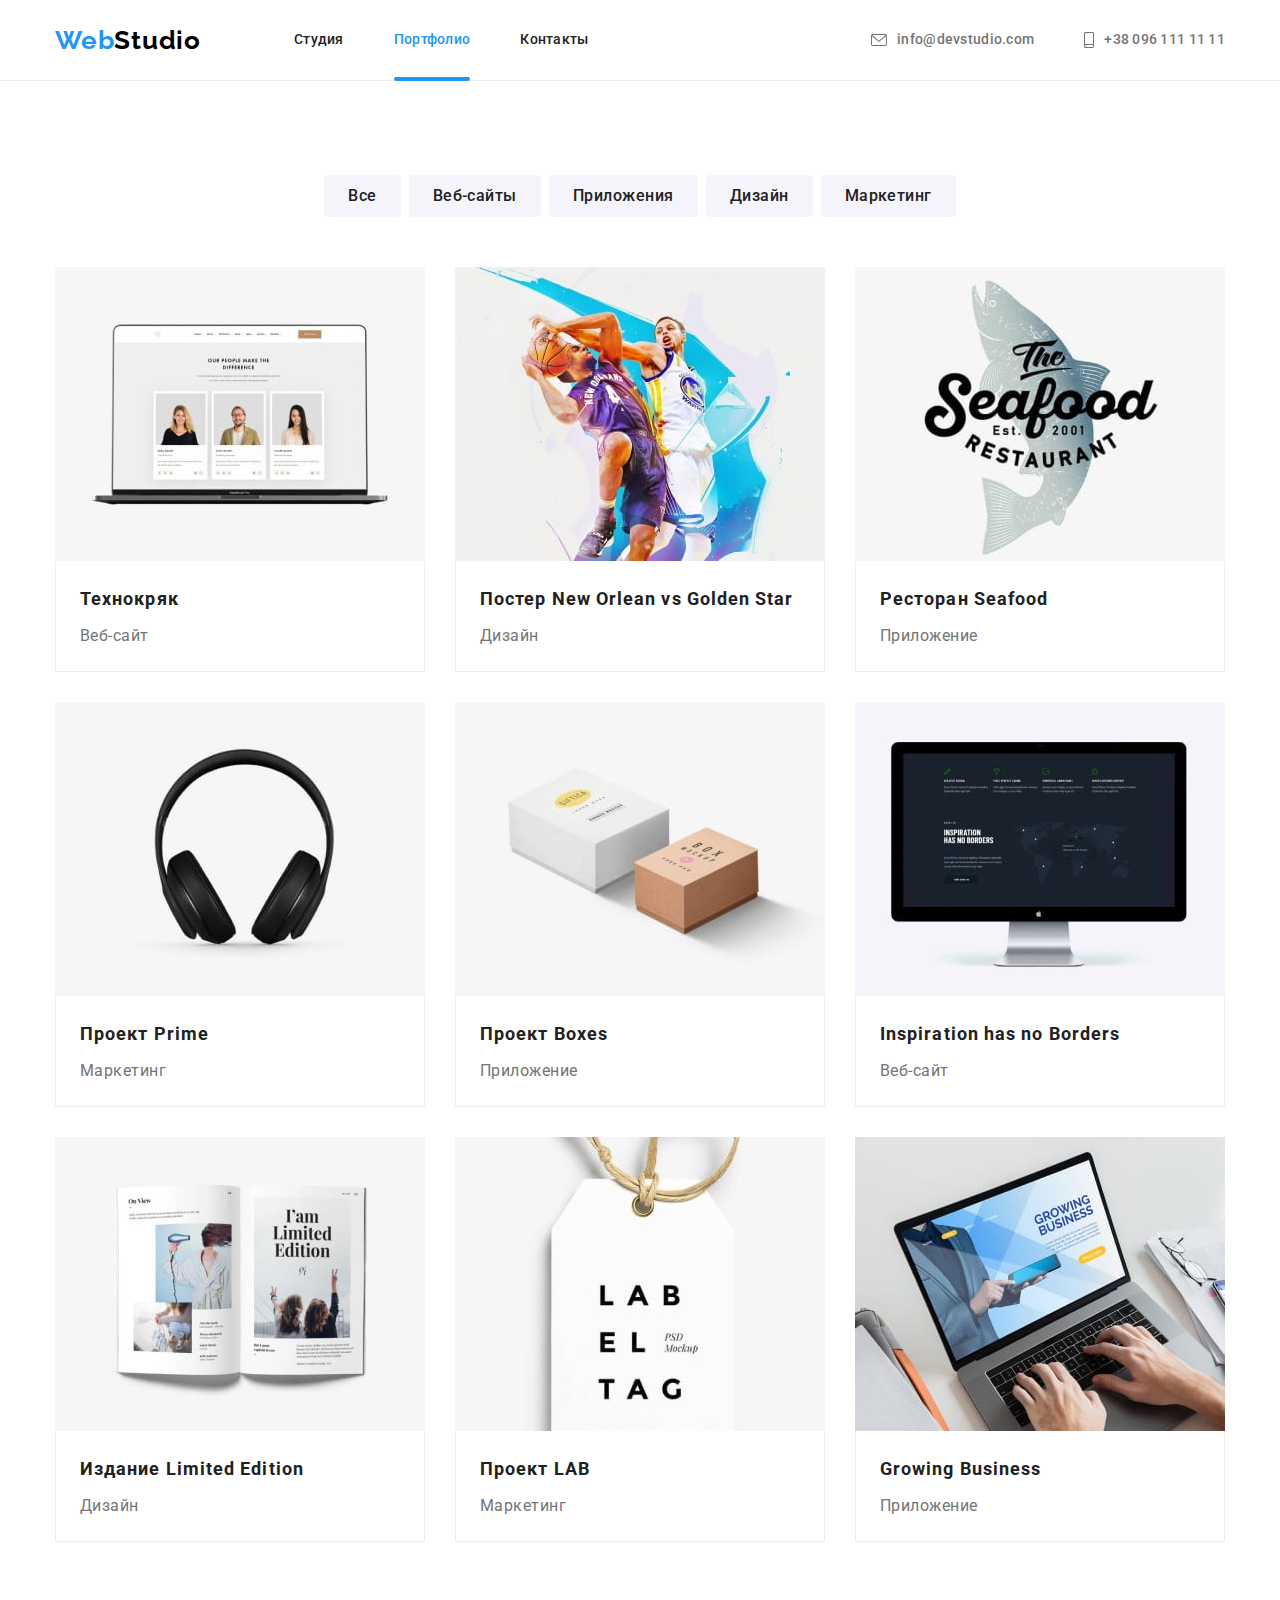
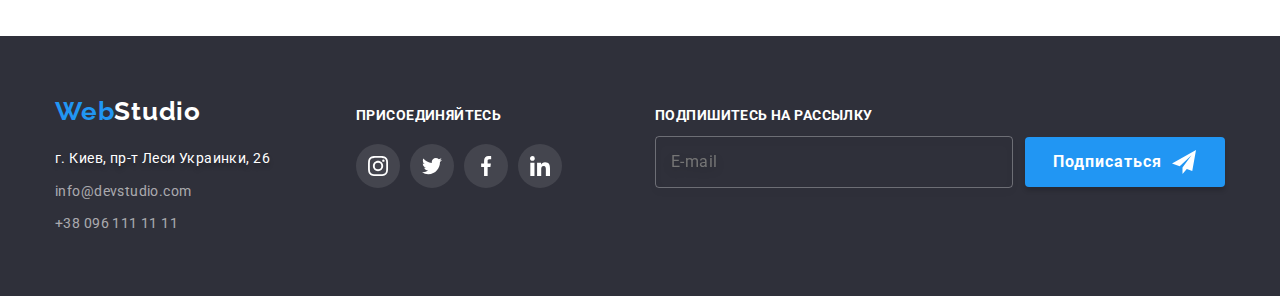
==== commit 0538f078: "." ====
--- a/Portfolio.html
+++ b/Portfolio.html
@@ -4,6 +4,7 @@
     <meta charset="UTF-8" />
     <meta http-equiv="X-UA-Compatible" content="IE=edge" />
     <meta name="viewport" content="width=device-width, initial-scale=1.0" />
+      <meta name="viewport" content="width=device-width, initial-scale=1.0" />
     <title>Document</title>
     <link rel="preconnect" href="https://fonts.googleapis.com" />
     <link rel="preconnect" href="https://fonts.gstatic.com" crossorigin />
@@ -52,7 +53,7 @@
               >
             </li>
 
-            <li class="main-nav__item">
+            <li class="main-nav__item" #contacts>
               <a href="Контакты" class=" main-nav__link">Контакты</a>
             </li>
           </ul>
@@ -93,13 +94,13 @@
           <li class="mobile-nav__item">
               <a
                 href="./index.html"
-                class="link  mobile-nav__link mobile-nav__link--curent"
+                class="link  mobile-nav__link "
                 >Студия</a
               >
           </li>
 
           <li class="mobile-nav__item">
-              <a href="./Portfolio.html" class=" mobile-nav__link"
+              <a href="./Portfolio.html" class=" mobile-nav__link mobile-nav__link--curent"
                 >Портфолио</a
               >
           </li>
@@ -162,6 +163,7 @@
           <ul class="portfolio-card-list">
             <li class="portfolio-card">
               <div class="portfolio-hover-div">
+                
                 <img src="./image/Portfolio/1.jpg" alt="ноутбук" width="370" />
 
                 <div class="overlay">
@@ -337,9 +339,9 @@
       </section>
     </main>
 
-             <footer class="footer">
+     <footer class="footer" id="contacts">
       <div class="container footer-block">
-       
+        
         <div class="footer-container">
           <a href="WebStudio" class="logo">
             <span class="logo-first-word">Web</span
@@ -364,11 +366,11 @@
           >
         </div>
 
-        <div>
+        <div class="footer-wrap">
           <p class="footer-title">присоединяйтесь</p>
           <ul class="footer_social_list">
             <li>
-              <a href="" aria-label="Socialmedia" class="footer-social-link">
+              <a href="https://www.instagram.com/" aria-label="Socialmedia" class="footer-social-link" target="_blank" rel="noopener noreferrer">
                 <svg class="social-link-svg" width="20px" height="20px">
                   <use href="./image/icons.svg#instagram"></use>
                 </svg>
@@ -376,7 +378,7 @@
             </li>
 
             <li>
-              <a href="" aria-label="Socialmedia" class="footer-social-link">
+              <a href="https://twitter.com/?lang=ru" aria-label="Socialmedia" class="footer-social-link" target="_blank" rel="noopener noreferrer">
                 <svg class="social-link-svg" width="20px" height="20px">
                   <use href="./image/icons.svg#twitter"></use>
                 </svg>
@@ -384,7 +386,7 @@
             </li>
 
             <li>
-              <a href="" aria-label="Socialmedia" class="footer-social-link">
+              <a href="https://uk-ua.facebook.com/" aria-label="Socialmedia" class="footer-social-link" target="_blank" rel="noopener noreferrer">
                 <svg class="social-link-svg" width="20px" height="20px">
                   <use href="./image/icons.svg#facebook"></use>
                 </svg>
@@ -392,7 +394,7 @@
             </li>
 
             <li>
-              <a href="" aria-label="Socialmedia" class="footer-social-link">
+              <a href="https://www.linkedin.com/" aria-label="Socialmedia" class="footer-social-link" target="_blank" rel="noopener noreferrer">
                 <svg class="social-link-svg" width="20px" height="20px">
                   <use href="./image/icons.svg#linkedin"></use>
                 </svg>
@@ -400,7 +402,7 @@
             </li>
           </ul>
         </div>
-      
+        
         
           <form class="subscribe-form">
           <p class="subscribe-form-title">Подпишитесь на рассылку</p>
--- a/css/main.min.css
+++ b/css/main.min.css
@@ -1 +1 @@
-body{font-family:"Roboto",sans-serif}.no-scroll{overflow:hidden}ul{list-style:none}a{text-decoration:none;color:#212121}img{display:block;width:100%;height:auto}.container{width:480px;padding-right:15px;padding-left:15px;margin-right:auto;margin-left:auto}@media screen and (min-width: 768px){.container{width:768px}}@media screen and (min-width: 1200px){.container{width:1200px}}.visually-hidden{position:absolute;width:1px;height:1px;margin:-1px;border:0;padding:0;white-space:nowrap;-webkit-clip-path:inset(100%);clip-path:inset(100%);clip:rect(0 0 0 0);overflow:hidden}.backdrop{position:fixed;top:0;left:0;width:100%;height:100%;background-color:rgba(0,0,0,.2);-webkit-transition:opacity 250ms cubic-bezier(0.4, 0, 0.2, 1),visibility 250ms cubic-bezier(0.4, 0, 0.2, 1);transition:opacity 250ms cubic-bezier(0.4, 0, 0.2, 1),visibility 250ms cubic-bezier(0.4, 0, 0.2, 1)}.backdrop.is-hidden{opacity:0;visibility:hidden;pointer-events:none}.modal{position:absolute;top:93px;left:15px;-webkit-transform:scale(1) rotate(0);transform:scale(1) rotate(0);width:450px;background-color:#fff;-webkit-box-shadow:0px 1px 3px rgba(0,0,0,.12),0px 1px 1px rgba(0,0,0,.14),0px 2px 1px rgba(0,0,0,.2);box-shadow:0px 1px 3px rgba(0,0,0,.12),0px 1px 1px rgba(0,0,0,.14),0px 2px 1px rgba(0,0,0,.2);border-radius:4px;-webkit-transition:1000ms;transition:1000ms;padding:40px}@media screen and (min-width: 768px){.modal{top:50%;left:50%;-webkit-transform:translate(-50%, -50%);transform:translate(-50%, -50%)}}@media screen and (min-width: 1200px){.modal{width:528px;top:50%;left:50%;-webkit-transform:translate(-50%, -50%);transform:translate(-50%, -50%)}}.backdrop.is-hidden>.modal{-webkit-transform:translate(-50%, -50%) scale(0.2) rotate(45deg);transform:translate(-50%, -50%) scale(0.2) rotate(45deg)}.backdrop.is-hidden>.modal{-webkit-transform:scale(0.2) rotate(45deg);transform:scale(0.2) rotate(45deg)}.modal-close-btn{position:absolute;padding:6px;top:8px;right:8px;background-color:#fff;border:1px solid rgba(0,0,0,.1);border-radius:50%;display:-webkit-box;display:-ms-flexbox;display:flex;-webkit-box-pack:center;-ms-flex-pack:center;justify-content:center;-webkit-box-align:center;-ms-flex-align:center;align-items:center;cursor:pointer;width:33px;height:33px;-webkit-transition:fill 250ms cubic-bezier(0.4, 0, 0.2, 1);transition:fill 250ms cubic-bezier(0.4, 0, 0.2, 1)}.modal-close-btn:hover .modal-close-btn{fill:#2196f3}.modal-close-svg{position:absolute}.register-form{margin-top:12px}.modal-title{font-weight:700;font-size:20px;line-height:1.15;text-align:center;letter-spacing:.03em;color:var(--main-text-color)}.modal-form{display:-webkit-box;display:-ms-flexbox;display:flex;-webkit-box-orient:vertical;-webkit-box-direction:normal;-ms-flex-direction:column;flex-direction:column;gap:10px}.modal-label{display:block}.modal-span{font-weight:400;font-size:12px;line-height:1.16;letter-spacing:.01em;color:#757575;display:block;text-align:left;margin-bottom:4px}.modal-svg-holder{position:relative;-webkit-transition:fill 250ms cubic-bezier(0.4, 0, 0.2, 1);transition:fill 250ms cubic-bezier(0.4, 0, 0.2, 1)}.modal-svg-holder:focus-within{fill:#2196f3}.modal-input{border:1px solid rgba(33,33,33,.2);border-radius:4px;height:40px;width:100%;padding-left:43px;margin-bottom:10px;outline:none;font-size:12px;color:var(--secondary-text-color);-webkit-transition:border 250ms cubic-bezier(0.4, 0, 0.2, 1);transition:border 250ms cubic-bezier(0.4, 0, 0.2, 1)}.modal-input:focus-within{border-color:#2196f3}.modal-svg{position:absolute;bottom:45%;left:3%}.modal-textarea{display:block;width:100%;height:120px;resize:none;border-radius:4px;border:1px solid rgba(33,33,33,.2);padding:10px;font-weight:400;font-size:12px;line-height:1.16;letter-spacing:.01em;outline:none;color:var(--secondary-text-color)}.modal-textarea:-moz-placeholder-shown{color:rgba(117,117,117,.5)}.modal-textarea:-ms-input-placeholder{color:rgba(117,117,117,.5)}.modal-textarea:placeholder-shown{color:rgba(117,117,117,.5)}.modal-textarea:focus-within{border-color:#2196f3}.text-span{font-weight:400;font-size:12px;line-height:1.16;letter-spacing:.03em;color:var(--secondary-text-color);-webkit-user-select:none;-moz-user-select:none;-ms-user-select:none;user-select:none}@media screen and (min-width: 1200px){.text-span{font-size:14px;line-height:1.71}}.agreement{display:-webkit-box;display:-ms-flexbox;display:flex;-webkit-box-pack:center;-ms-flex-pack:center;justify-content:center;-webkit-box-align:center;-ms-flex-align:center;align-items:center;gap:7px;margin-top:15px}@media screen and (min-width: 1200px){.agreement{gap:8px}}.check{opacity:0;-webkit-transition:opacity 250ms cubic-bezier(0.4, 0, 0.2, 1);transition:opacity 250ms cubic-bezier(0.4, 0, 0.2, 1)}.modal-checkbox:checked+.register-svg .check{opacity:1}.modal-checkbox:checked+.register-svg .uncheck{opacity:0}.agreement-link{font-weight:400;font-size:12px;line-height:1.16;letter-spacing:.03em;-webkit-text-decoration-line:underline;text-decoration-line:underline;color:#2196f3;text-underline-position:under}@media screen and (min-width: 1200px){.agreement-link{font-size:14px;line-height:1.71}}.modal-btn{background:#2196f3;-webkit-box-shadow:0px 4px 4px rgba(0,0,0,.15);box-shadow:0px 4px 4px rgba(0,0,0,.15);border-radius:4px;border-color:rgba(0,0,0,0);font-weight:700;font-size:16px;line-height:1.87;letter-spacing:.06em;color:#fff;width:200px;padding:10px 52px;cursor:pointer;display:block;margin:0 auto;margin-top:30px}.mobile_menu{position:fixed;top:0;left:0;z-index:100;background-color:#fff;width:100%;height:100%;padding-top:20px;padding-left:40px;-webkit-transform:translateX(100%);transform:translateX(100%);-webkit-transition:-webkit-transform 250ms cubic-bezier(0.4, 0, 0.2, 1);transition:-webkit-transform 250ms cubic-bezier(0.4, 0, 0.2, 1);transition:transform 250ms cubic-bezier(0.4, 0, 0.2, 1);transition:transform 250ms cubic-bezier(0.4, 0, 0.2, 1), -webkit-transform 250ms cubic-bezier(0.4, 0, 0.2, 1)}.mobile_menu.is-open{-webkit-transform:translateX(0);transform:translateX(0)}@media screen and (min-width: 768px){.mobile_menu{display:none}}.mobile_menu__button--close{background-color:rgba(0,0,0,0);border:none;margin-left:370px;margin-right:15px;display:inline-block;padding:0}.mobile_menu__button--close:hover .mobile_menu__icon--close,.mobile_menu__button--close:focus .mobile_menu__icon--close{fill:#2196f3}.mobile-nav{padding:0;margin:0}.mobile-nav__item{margin-bottom:32px}.mobile-nav__item:last-child{margin-bottom:302px}.mobile-nav__link{font-weight:500;font-size:40px;line-height:1.17;text-align:center;letter-spacing:.02em;color:#212121}.mobile-nav__link:last-child{margin-bottom:0}.mobile-nav__link--curent{color:#2196f3}.mobile-nav__link:hover,.mobile-nav__link:focus{color:#2196f3}.mobile_contacts{padding:0;margin:0}.mobile_contacts__item{font-weight:500;font-size:40px;line-height:1.17;letter-spacing:.02em}.mobile_contacts__item:first-child{font-weight:500;font-size:34px;line-height:1.17;letter-spacing:.02em;color:#2196f3;margin-bottom:32px}.mobile_contacts__item:last-child{font-weight:500;font-size:24px;line-height:1.16;letter-spacing:.02em;color:#757575;margin-bottom:64px}.mobile_contacts__link{color:currentColor}.mobile_contacts__link:hover,.mobile_contacts__link:focus{color:#2196f3}.social_list{display:-webkit-box;display:-ms-flexbox;display:flex;gap:10px;padding:0;margin:0}.socisl_list__item{font-weight:500;font-size:18px;line-height:1.22;letter-spacing:.02em;color:#2196f3;padding-right:10px;border-right:1px solid rgba(33,33,33,.2)}.socisl_list__item:last-child{border-right:none}.socisl_list__link{color:currentColor}.header{border-bottom:1px solid #eee}@media screen and (min-width: 480px){.header-container{padding-top:16px;padding-right:10px;padding-bottom:16px}}@media screen and (min-width: 768px){.header-container{display:-webkit-box;display:-ms-flexbox;display:flex;-webkit-box-align:center;-ms-flex-align:center;align-items:center;padding-top:0;padding-bottom:0;padding-right:15px}}.logo{font-family:"Raleway";font-style:normal;font-weight:700;font-size:24px;line-height:1.16;letter-spacing:.03em;text-decoration:none}@media screen and (min-width: 480px){.logo{display:block}}@media screen and (min-width: 1200px){.logo{ont-size:26px;line-height:1.19}}.logo--blue{color:#2196f3}.logo--white{color:#000}.mobile_menu__button--open{position:absolute;top:8px;right:10px;background-color:rgba(0,0,0,0);border:none;padding:0;display:-webkit-inline-box;display:-ms-inline-flexbox;display:inline-flex}.mobile_menu__button--open:hover .mobile_menu__icon--open,.mobile_menu__button--open:focus .mobile_menu__icon--open{fill:#2196f3}@media screen and (min-width: 768px){.mobile_menu__button--open{display:none}}@media screen and (min-width: 480px){.nav{display:none}}@media screen and (min-width: 480px)and (min-width: 768px){.nav{display:-webkit-box;display:-ms-flexbox;display:flex;-webkit-box-align:center;-ms-flex-align:center;align-items:center}}.main-nav{display:-webkit-box;display:-ms-flexbox;display:flex;margin-top:0;margin-bottom:0;padding-left:0}.main-nav__item{margin-left:50px}@media screen and (min-width: 768px){.main-nav__item:first-child{margin-left:88px}}@media screen and (min-width: 1200px){.main-nav__item:first-child{margin-left:93px}}.main-nav__link{position:relative;display:block;color:#212121;font-style:normal;font-weight:500;font-size:14px;line-height:1.14;letter-spacing:.02em;padding-top:32px;padding-bottom:32px;-webkit-transition-property:color;transition-property:color;-webkit-transition-duration:250ms;transition-duration:250ms;-webkit-transition-timing-function:cubic-bezier(0.4, 0, 0.2, 1);transition-timing-function:cubic-bezier(0.4, 0, 0.2, 1)}.main-nav__link:hover,.main-nav__link:focus{color:#2196f3}.main-nav__link--curent{color:#2196f3}.main-nav__link--curent::after{position:absolute;bottom:-1px;content:"";width:100%;height:4px;background:#2196f3;border-radius:2px;display:block}@media screen and (min-width: 480px){.secondsry-nav{display:none}}@media screen and (min-width: 768px){.secondsry-nav{display:-webkit-box;display:-ms-flexbox;display:flex;margin-left:auto}}.secondsry-nav__list{padding:0;margin:0}@media screen and (min-width: 768px){.secondsry-nav__list{display:-webkit-box;display:-ms-flexbox;display:flex;-webkit-box-align:start;-ms-flex-align:start;align-items:flex-start;-webkit-box-orient:vertical;-webkit-box-direction:normal;-ms-flex-direction:column;flex-direction:column;gap:10px}}@media screen and (min-width: 1200px){.secondsry-nav__list{display:-webkit-box;display:-ms-flexbox;display:flex;gap:50px;-webkit-box-orient:horizontal;-webkit-box-direction:normal;-ms-flex-direction:row;flex-direction:row;padding-left:0;margin-top:0;margin-bottom:0}}@media screen and (min-width: 1200px){.secondsry-nav__item{display:-webkit-box;display:-ms-flexbox;display:flex;-webkit-box-pack:center;-ms-flex-pack:center;justify-content:center;-webkit-box-align:center;-ms-flex-align:center;align-items:center}}.secondary-nav__link{color:#757575;text-decoration:none;-webkit-transition-property:color;transition-property:color;-webkit-transition-duration:250ms;transition-duration:250ms;-webkit-transition-timing-function:cubic-bezier(0.4, 0, 0.2, 1);transition-timing-function:cubic-bezier(0.4, 0, 0.2, 1)}.secondary-nav__link:hover,.secondary-nav__link:focus{color:#2196f3}.secondary-nav__link:hover,.secondary-nav__link:focus .secondary-nav__icon{fill:currentColor}@media screen and (min-width: 768px){.secondary-nav__link{font-weight:500;font-size:12px;line-height:1.16;letter-spacing:.02em}}@media screen and (min-width: 1200px){.secondary-nav__link{padding-top:32px;padding-bottom:32px;font-weight:500;font-size:14px;line-height:1.14;letter-spacing:.02em;display:-webkit-box;display:-ms-flexbox;display:flex;-webkit-box-pack:center;-ms-flex-pack:center;justify-content:center;-webkit-box-align:center;-ms-flex-align:center;align-items:center}}.secondary-nav__icon{fill:currentColor;margin-right:10px;display:inline-block}.hero{max-width:480px;display:block;background-color:rgba(47,48,58,.4);background-image:-webkit-gradient(linear, left top, right top, from(rgba(47, 48, 58, 0.4)), to(rgba(47, 48, 58, 0.4))),url(../image/background/bg_hero.jpg);background-image:linear-gradient(to right, rgba(47, 48, 58, 0.4), rgba(47, 48, 58, 0.4)),url(../image/background/bg_hero.jpg);background-repeat:no-repeat;background-size:cover;text-align:center;margin-right:auto;margin-left:auto;padding-top:118px;padding-right:0;padding-bottom:118px;padding-left:0}@media screen and (min-width: 768px){.hero{max-width:768px}}@media screen and (min-width: 1200px){.hero{max-width:1600px;padding-top:200px;padding-right:0;padding-bottom:200px;padding-left:0}}.hero__title{color:#fff;font-weight:900;line-height:1.62;text-align:center;letter-spacing:.06em;text-transform:uppercase;margin-top:0;margin-bottom:30px}@media screen and (min-width: 1200px){.hero__title{font-size:44px;line-height:1.36}}.hero__button{font-family:inherit;font-style:normal;font-weight:700;font-size:16px;line-height:1.87;display:inline-block;text-align:center;letter-spacing:.06em;color:#fff;background-color:#2196f3;cursor:pointer;border-radius:5px;border-color:rgba(0,0,0,0);min-width:200px;padding:10px 32px}.benefits{padding-top:60px}@media screen and (min-width: 1200px){.benefits{padding-top:94px}}.benefits_list{padding:0;margin:0}@media screen and (min-width: 768px){.benefits_list{display:-webkit-box;display:-ms-flexbox;display:flex;gap:30px;-ms-flex-wrap:wrap;flex-wrap:wrap}}@media screen and (min-width: 1200px){.benefits_list{display:-webkit-box;display:-ms-flexbox;display:flex;-ms-flex-wrap:nowrap;flex-wrap:nowrap;-webkit-box-pack:justify;-ms-flex-pack:justify;justify-content:space-between;padding-left:0;margin-top:0;margin-bottom:0}}.benefits_item{-ms-flex-preferred-size:450px;flex-basis:450px;margin-bottom:30px}.benefits_item:last-child{margin-bottom:60px}@media screen and (min-width: 768px){.benefits_item{-ms-flex-preferred-size:354px;flex-basis:354px;margin-bottom:0}}@media screen and (min-width: 1200px){.benefits_item{-ms-flex-preferred-size:270px;flex-basis:270px}}.benefits_icon{width:450px;height:120px;background-color:#f5f4fa;border-radius:4px;display:-webkit-box;display:-ms-flexbox;display:flex;-webkit-box-pack:center;-ms-flex-pack:center;justify-content:center;-webkit-box-align:center;-ms-flex-align:center;align-items:center}@media screen and (min-width: 480px){.benefits_icon{margin-bottom:30px}}@media screen and (min-width: 768px){.benefits_icon{width:354px}}@media screen and (min-width: 1200px){.benefits_icon{width:270px}}.benefits_title{color:#212121;font-style:normal;font-weight:700;font-size:14px;line-height:1.14;letter-spacing:.03em;text-transform:uppercase;margin-top:0;margin-bottom:10px;text-align:center}@media screen and (min-width: 768px){.benefits_title{text-align:start}}.benefits_text{color:#757575;font-style:normal;font-weight:400;font-size:14px;line-height:1.71;letter-spacing:.03em;margin-top:0;margin-bottom:0}.specialization{display:none;padding-top:94px;padding-bottom:94px}@media screen and (min-width: 1200px){.specialization{display:contents}}.specialization_title{color:#212121;font-style:normal;font-weight:700;font-size:36px;line-height:1.16;text-align:center;letter-spacing:.03em;margin-top:0;margin-bottom:50px}.specialization_list{display:-webkit-box;display:-ms-flexbox;display:flex;-webkit-box-pack:justify;-ms-flex-pack:justify;justify-content:space-between;padding-left:0;gap:30px;margin-top:0;margin-bottom:0}.specialization_uppertitle_wrap{position:relative}.specialization_uppertitle{position:absolute;bottom:0;width:100%;margin:0;font-weight:700;font-size:14px;line-height:1.14;text-align:center;letter-spacing:.03em;text-transform:uppercase;color:#fff;background-color:rgba(47,48,58,.8);padding-top:28px;padding-bottom:28px}.team{background:#f5f4fa;padding-top:60px;padding-bottom:60px}@media screen and (min-width: 1200px){.team{padding-top:94px;padding-bottom:94px}}.team_title{color:var(--main-text-color);font-weight:700;font-size:28px;line-height:1.16;text-align:center;letter-spacing:.03em;margin-top:0;margin-bottom:30px}@media screen and (min-width: 1200px){.team_title{font-size:36px;margin-bottom:50px}}.team_list{padding:0;margin:0}@media screen and (min-width: 768px){.team_list{display:-webkit-box;display:-ms-flexbox;display:flex;-ms-flex-wrap:wrap;flex-wrap:wrap;gap:30px;-ms-flex-pack:distribute;justify-content:space-around}}@media screen and (min-width: 1200px){.team_list{display:-webkit-box;display:-ms-flexbox;display:flex;-ms-flex-wrap:nowrap;flex-wrap:nowrap}}.team_item{margin-bottom:30px}.team_item:last-child{margin-bottom:0}@media screen and (min-width: 768px){.team_item{-ms-flex-preferred-size:calc((100% - 30px)/2);flex-basis:calc((100% - 30px)/2);margin-bottom:0}}.team_card{background:#fff;-webkit-box-shadow:0px 1px 3px rgba(0,0,0,.12),0px 1px 1px rgba(0,0,0,.14),0px 2px 1px rgba(0,0,0,.2);box-shadow:0px 1px 3px rgba(0,0,0,.12),0px 1px 1px rgba(0,0,0,.14),0px 2px 1px rgba(0,0,0,.2);border-radius:0px 0px 4px 4px}.team_name_wrap{padding-top:30px;padding-bottom:30px;text-align:center}.team_name{color:#212121;font-style:normal;font-weight:500;font-size:16px;line-height:1.18;letter-spacing:.03em;margin-top:0;margin-bottom:10px}.team_position{color:#757575;font-style:normal;font-weight:400;font-size:16px;line-height:1.18;letter-spacing:.03em;margin-top:0;margin-bottom:16px}.social-list{display:-webkit-box;display:-ms-flexbox;display:flex;gap:10px;-webkit-box-pack:center;-ms-flex-pack:center;justify-content:center;padding-left:0;margin-top:0;margin-bottom:0}.social_link{width:44px;height:44px;color:#afb1b8;border-radius:50%;display:-webkit-box;display:-ms-flexbox;display:flex;-webkit-box-pack:center;-ms-flex-pack:center;justify-content:center;-webkit-box-align:center;-ms-flex-align:center;align-items:center;-webkit-transition:color 250ms cubic-bezier(0.4, 0, 0.2, 1),background 250ms cubic-bezier(0.4, 0, 0.2, 1);transition:color 250ms cubic-bezier(0.4, 0, 0.2, 1),background 250ms cubic-bezier(0.4, 0, 0.2, 1)}.social_link:hover,.social_link:focus{background-color:#2196f3;color:#fff}.social_icon{fill:currentColor}.social_icon:hover,.social_icon:focus .social_icon{fill:currentColor}.clients{padding-top:60px;padding-bottom:60px}@media screen and (min-width: 1200px){.clients{padding-top:94px;padding-bottom:94px}}.clients-title{color:var(--main-text-color);font-weight:700;font-size:28px;line-height:1.16;text-align:center;letter-spacing:.03em;margin-top:0;margin-bottom:30px}@media screen and (min-width: 1200px){.clients-title{font-size:36px;margin-bottom:50px}}.clients-list{margin:0;padding:0;display:-webkit-box;display:-ms-flexbox;display:flex;-ms-flex-wrap:wrap;flex-wrap:wrap;gap:30px}@media screen and (min-width: 1200px){.clients-list{-ms-flex-wrap:nowrap;flex-wrap:nowrap}}.clients-list-item{display:-webkit-box;display:-ms-flexbox;display:flex;-webkit-box-pack:center;-ms-flex-pack:center;justify-content:center;text-align:center}.clients-link{display:-webkit-box;display:-ms-flexbox;display:flex;-webkit-box-pack:center;-ms-flex-pack:center;justify-content:center;-webkit-box-align:center;-ms-flex-align:center;align-items:center;border-radius:4px;width:210px;height:92px;border:1px solid #afb1b8;color:#afb1b8;-webkit-transition:color 250ms cubic-bezier(0.4, 0, 0.2, 1),border 250ms cubic-bezier(0.4, 0, 0.2, 1);transition:color 250ms cubic-bezier(0.4, 0, 0.2, 1),border 250ms cubic-bezier(0.4, 0, 0.2, 1)}.clients-link:active{color:#2196f3}.clients-link:hover,.clients-link:focus{border:1px solid #2196f3;color:#2196f3}@media screen and (min-width: 768px){.clients-link{width:226px}}@media screen and (min-width: 1200px){.clients-link{width:170px}}.clients-logo{fill:currentColor}.clients-logo .clients-link:hover,.clients-link:focus .clients-logo{fill:currentColor}.portfolio{padding-top:60px;padding-bottom:60px}@media screen and (min-width: 1200px){.portfolio{padding-top:94px;padding-bottom:94px}}.btn-list{display:-webkit-box;display:-ms-flexbox;display:flex;-ms-flex-wrap:wrap;flex-wrap:wrap;-webkit-box-align:start;-ms-flex-align:start;align-items:flex-start;padding:0;margin:0}@media screen and (min-width: 768px){.btn-list{display:-webkit-box;display:-ms-flexbox;display:flex;-webkit-box-pack:center;-ms-flex-pack:center;justify-content:center;margin-top:0;margin-bottom:50px;padding-left:0}}.portfolio-btn{color:#212121;background-color:#f5f4fa;font-style:normal;font-weight:500;font-size:16px;line-height:1.62;text-align:center;letter-spacing:.03em;border-radius:4px;border-color:rgba(0,0,0,0);padding:6px 22px;cursor:pointer;-webkit-transition:color 250ms cubic-bezier(0.4, 0, 0.2, 1),background 250ms cubic-bezier(0.4, 0, 0.2, 1);transition:color 250ms cubic-bezier(0.4, 0, 0.2, 1),background 250ms cubic-bezier(0.4, 0, 0.2, 1)}.portfolio-btn:hover,.portfolio-btn:focus{background-color:#2196f3;color:#fff}.btn-list-item{margin-left:8px;margin-bottom:15px}.btn-list-item:first-child{margin-left:0}.btn-list-item:nth-last-child(-n+2){margin-bottom:0}@media screen and (min-width: 768px){.btn-list-item{margin-bottom:0}}.portfolio-card-list{padding:0;margin-top:40px}@media screen and (min-width: 768px){.portfolio-card-list{margin-top:30px;display:-webkit-box;display:-ms-flexbox;display:flex;-ms-flex-wrap:wrap;flex-wrap:wrap;gap:30px;padding:0;margin:0}}.portfolio-card{margin-bottom:30px}.portfolio-card:hover{-webkit-box-shadow:0px 1px 1px rgba(0,0,0,.12),0px 4px 4px rgba(0,0,0,.06),1px 4px 6px rgba(0,0,0,.16);box-shadow:0px 1px 1px rgba(0,0,0,.12),0px 4px 4px rgba(0,0,0,.06),1px 4px 6px rgba(0,0,0,.16)}@media screen and (min-width: 768px){.portfolio-card{margin-bottom:0;-ms-flex-preferred-size:calc((100% - 30px)/2);flex-basis:calc((100% - 30px)/2)}}@media screen and (min-width: 1200px){.portfolio-card{-ms-flex-preferred-size:370px;flex-basis:370px}}.portfolio-hover-div{position:relative;overflow:hidden}.overlay{position:absolute;bottom:0;left:0;display:block;-webkit-transform:translateY(100%);transform:translateY(100%);background-color:rgba(33,150,243,.9);width:100%;height:100%;-webkit-transition:-webkit-transform 250ms cubic-bezier(0.4, 0, 0.2, 1);transition:-webkit-transform 250ms cubic-bezier(0.4, 0, 0.2, 1);transition:transform 250ms cubic-bezier(0.4, 0, 0.2, 1);transition:transform 250ms cubic-bezier(0.4, 0, 0.2, 1), -webkit-transform 250ms cubic-bezier(0.4, 0, 0.2, 1)}.portfolio-card:hover .overlay{cursor:pointer;-webkit-transform:translateY(0%);transform:translateY(0%)}.portfolio-hover-title{margin:0;padding-top:63px;padding-right:24px;padding-bottom:63px;padding-left:24px;font-weight:400;font-size:18px;line-height:1.55;letter-spacing:.03em;color:#fff}.portfolio-hover-title:hover{opacity:1}.portfolio-title-div{border:1px solid #eee;border-top:none;padding-top:20px;padding-right:24px;padding-bottom:20px;padding-left:24px}@media screen and (min-width: 768px)and (max-width: 1199px){.fc{padding-bottom:56px}}.portfolio-title{color:#212121;font-weight:700;font-size:18px;line-height:2;letter-spacing:.06em;margin-top:0;margin-bottom:4px}.portfolio-category{color:#757575;font-weight:400;font-size:16px;line-height:1.87;letter-spacing:.03em;margin-top:0;margin-bottom:0}.footer{background-color:#2f303a;padding-top:60px;padding-bottom:60px}.footer-container{display:-webkit-box;display:-ms-flexbox;display:flex;-webkit-box-orient:vertical;-webkit-box-direction:normal;-ms-flex-direction:column;flex-direction:column;margin-left:0;margin-bottom:60px}@media screen and (min-width: 768px){.footer-container{width:232px;margin-left:61px}}@media screen and (min-width: 1200px){.footer-container{margin-bottom:0;width:100%;margin-left:0}}.footer-block{text-align:center;display:-webkit-box;display:-ms-flexbox;display:flex;-webkit-box-orient:vertical;-webkit-box-direction:normal;-ms-flex-direction:column;flex-direction:column}@media screen and (min-width: 768px)and (max-width: 1199px){.footer-block{position:relative}}@media screen and (min-width: 1200px){.footer-block{-webkit-box-orient:horizontal;-webkit-box-direction:normal;-ms-flex-direction:row;flex-direction:row;-webkit-box-align:baseline;-ms-flex-align:baseline;align-items:baseline;gap:70px;text-align:initial}}.logo-first-word{color:#2196f3}.logo-white-word{color:#fff}.adress{color:#fff;text-shadow:0px 4px 4px rgba(0,0,0,.25);font-style:normal;font-weight:400;font-size:14px;line-height:1.71;letter-spacing:.03em;margin-top:20px;margin-bottom:9px;-webkit-transition:color 250ms cubic-bezier(0.4, 0, 0.2, 1);transition:color 250ms cubic-bezier(0.4, 0, 0.2, 1)}.adress:hover,.adress:focus{color:#2196f3}.footer-contact-link{color:rgba(255,255,255,.6);font-style:normal;font-weight:400;font-size:14px;line-height:1.71;letter-spacing:.03em;text-decoration:none;margin-bottom:9px;-webkit-transition:color 250ms cubic-bezier(0.4, 0, 0.2, 1);transition:color 250ms cubic-bezier(0.4, 0, 0.2, 1)}.footer-contact-link:hover,.footer-contact-link:focus{color:#2196f3}.footer-contact-link:last-child{margin-bottom:0}@media screen and (min-width: 768px)and (max-width: 1199px){.footer-wrap{position:absolute;right:13%;top:0}}.footer-title{font-weight:700;font-size:14px;line-height:1.14;letter-spacing:.03em;text-transform:uppercase;color:#fff;margin-top:0;margin-bottom:20px}.footer_social_list{display:-webkit-box;display:-ms-flexbox;display:flex;gap:10px;padding:0;-webkit-box-pack:center;-ms-flex-pack:center;justify-content:center;margin-bottom:60px;margin-top:0}@media screen and (min-width: 768px){.footer_social_list{margin-bottom:0}}@media screen and (min-width: 1200px){.footer_social_list{-webkit-box-pack:start;-ms-flex-pack:start;justify-content:flex-start;margin-bottom:0}}.footer-social-link{width:44px;height:44px;color:#afb1b8;background:rgba(255,255,255,.1);border-radius:50%;display:-webkit-box;display:-ms-flexbox;display:flex;-webkit-box-pack:center;-ms-flex-pack:center;justify-content:center;-webkit-box-align:center;-ms-flex-align:center;align-items:center;-webkit-transition:color 250ms cubic-bezier(0.4, 0, 0.2, 1),background 250ms cubic-bezier(0.4, 0, 0.2, 1);transition:color 250ms cubic-bezier(0.4, 0, 0.2, 1),background 250ms cubic-bezier(0.4, 0, 0.2, 1)}.footer-social-link:hover,.footer-social-link:focus{background-color:#2196f3;color:#fff}.social-link-svg{fill:#fff}.social-link-svg .footer-social-link:hover,.footer-social-link:focus .social-link-svg{fill:currentColor}@media screen and (min-width: 1200px){.subscribe-form{margin-left:23px}}.subscribe-form-title{font-weight:700;font-size:14px;line-height:1.14px;letter-spacing:.03em;text-transform:uppercase;color:#fff;margin:0;display:block;margin-bottom:20px}@media screen and (min-width: 1200px){.subscribe-form-div{display:-webkit-box;display:-ms-flexbox;display:flex;-webkit-box-align:baseline;-ms-flex-align:baseline;align-items:baseline;gap:12px}}.subscribe-form-input{border:1px solid rgba(255,255,255,.3);-webkit-filter:drop-shadow(0px 4px 4px rgba(0, 0, 0, 0.15));filter:drop-shadow(0px 4px 4px rgba(0, 0, 0, 0.15));border-radius:4px;background-color:rgba(0,0,0,0);color:rgba(255,255,255,.6);font-weight:400;font-size:16px;line-height:1.25;letter-spacing:.03em;padding:15px;width:450px;display:-webkit-inline-box;display:-ms-inline-flexbox;display:inline-flex;outline:none;margin-bottom:20px}@media screen and (min-width: 1200px){.subscribe-form-input{width:358px;margin-bottom:0}}.submit-form-btn{font-weight:700;font-size:16px;line-height:1.88;display:-webkit-box;display:-ms-flexbox;display:flex;-webkit-box-align:center;-ms-flex-align:center;align-items:center;text-align:center;letter-spacing:.06em;color:#fff;padding:10px 28px;background-color:#2196f3;-webkit-box-shadow:0px 4px 4px rgba(0,0,0,.15);box-shadow:0px 4px 4px rgba(0,0,0,.15);border-radius:4px;border:none;cursor:pointer;width:200px;height:50px;margin-right:auto;margin-left:auto}@media screen and (min-width: 1200px){.submit-form-btn{margin-right:0;margin-left:0}}.subscribe-form-svg{margin-left:10px}/*# sourceMappingURL=main.min.css.map */+body{font-family:"Roboto",sans-serif}.no-scroll{overflow:hidden}ul{list-style:none}a{text-decoration:none;color:#212121}img{display:block;width:100%;height:auto}.container{width:480px;padding-right:15px;padding-left:15px;margin-right:auto;margin-left:auto}@media screen and (min-width: 768px){.container{width:768px}}@media screen and (min-width: 1200px){.container{width:1200px}}.visually-hidden{position:absolute;width:1px;height:1px;margin:-1px;border:0;padding:0;white-space:nowrap;-webkit-clip-path:inset(100%);clip-path:inset(100%);clip:rect(0 0 0 0);overflow:hidden}.backdrop{position:fixed;top:0;left:0;width:100%;height:100%;background-color:rgba(0,0,0,.2);-webkit-transition:opacity 250ms cubic-bezier(0.4, 0, 0.2, 1),visibility 250ms cubic-bezier(0.4, 0, 0.2, 1);transition:opacity 250ms cubic-bezier(0.4, 0, 0.2, 1),visibility 250ms cubic-bezier(0.4, 0, 0.2, 1)}.backdrop.is-hidden{opacity:0;visibility:hidden;pointer-events:none}.modal{position:absolute;top:13%;left:3%;-webkit-transform:scale(1) rotate(0);transform:scale(1) rotate(0);width:450px;background-color:#fff;-webkit-box-shadow:0px 1px 3px rgba(0,0,0,.12),0px 1px 1px rgba(0,0,0,.14),0px 2px 1px rgba(0,0,0,.2);box-shadow:0px 1px 3px rgba(0,0,0,.12),0px 1px 1px rgba(0,0,0,.14),0px 2px 1px rgba(0,0,0,.2);border-radius:4px;-webkit-transition:1000ms;transition:1000ms;padding:40px}@media screen and (min-width: 768px){.modal{top:50%;left:50%;-webkit-transform:translate(-50%, -50%);transform:translate(-50%, -50%)}}@media screen and (min-width: 1200px){.modal{width:528px;top:50%;left:50%;-webkit-transform:translate(-50%, -50%);transform:translate(-50%, -50%)}}.backdrop.is-hidden>.modal{-webkit-transform:translate(-50%, -50%) scale(0.2) rotate(45deg);transform:translate(-50%, -50%) scale(0.2) rotate(45deg)}.backdrop.is-hidden>.modal{-webkit-transform:scale(0.2) rotate(45deg);transform:scale(0.2) rotate(45deg)}.modal-close-btn{position:absolute;padding:6px;top:8px;right:8px;background-color:#fff;border:1px solid rgba(0,0,0,.1);border-radius:50%;display:-webkit-box;display:-ms-flexbox;display:flex;-webkit-box-pack:center;-ms-flex-pack:center;justify-content:center;-webkit-box-align:center;-ms-flex-align:center;align-items:center;cursor:pointer;width:33px;height:33px;-webkit-transition:fill 250ms cubic-bezier(0.4, 0, 0.2, 1);transition:fill 250ms cubic-bezier(0.4, 0, 0.2, 1)}.modal-close-btn:hover .modal-close-btn{fill:#2196f3}.modal-close-svg{position:absolute}.register-form{margin-top:12px}.modal-title{font-weight:700;font-size:20px;line-height:1.15;text-align:center;letter-spacing:.03em;color:var(--main-text-color)}.modal-form{display:-webkit-box;display:-ms-flexbox;display:flex;-webkit-box-orient:vertical;-webkit-box-direction:normal;-ms-flex-direction:column;flex-direction:column;gap:10px}.modal-label{display:block}.modal-span{font-weight:400;font-size:12px;line-height:1.16;letter-spacing:.01em;color:#757575;display:block;text-align:left;margin-bottom:4px}.modal-svg-holder{position:relative;-webkit-transition:fill 250ms cubic-bezier(0.4, 0, 0.2, 1);transition:fill 250ms cubic-bezier(0.4, 0, 0.2, 1)}.modal-svg-holder:focus-within{fill:#2196f3}.modal-input{border:1px solid rgba(33,33,33,.2);border-radius:4px;height:40px;width:100%;padding-left:43px;margin-bottom:10px;outline:none;font-size:12px;color:var(--secondary-text-color);-webkit-transition:border 250ms cubic-bezier(0.4, 0, 0.2, 1);transition:border 250ms cubic-bezier(0.4, 0, 0.2, 1)}.modal-input:focus-within{border-color:#2196f3}.modal-svg{position:absolute;bottom:45%;left:3%}.modal-textarea{display:block;width:100%;height:120px;resize:none;border-radius:4px;border:1px solid rgba(33,33,33,.2);padding:10px;font-weight:400;font-size:12px;line-height:1.16;letter-spacing:.01em;outline:none;color:var(--secondary-text-color)}.modal-textarea:-moz-placeholder-shown{color:rgba(117,117,117,.5)}.modal-textarea:-ms-input-placeholder{color:rgba(117,117,117,.5)}.modal-textarea:placeholder-shown{color:rgba(117,117,117,.5)}.modal-textarea:focus-within{border-color:#2196f3}.text-span{font-weight:400;font-size:12px;line-height:1.16;letter-spacing:.03em;color:var(--secondary-text-color);-webkit-user-select:none;-moz-user-select:none;-ms-user-select:none;user-select:none}@media screen and (min-width: 1200px){.text-span{font-size:14px;line-height:1.71}}.agreement{display:-webkit-box;display:-ms-flexbox;display:flex;-webkit-box-pack:center;-ms-flex-pack:center;justify-content:center;-webkit-box-align:center;-ms-flex-align:center;align-items:center;gap:7px;margin-top:15px}@media screen and (min-width: 1200px){.agreement{gap:8px}}.check{opacity:0;-webkit-transition:opacity 250ms cubic-bezier(0.4, 0, 0.2, 1);transition:opacity 250ms cubic-bezier(0.4, 0, 0.2, 1)}.modal-checkbox:checked+.register-svg .check{opacity:1}.modal-checkbox:checked+.register-svg .uncheck{opacity:0}.agreement-link{font-weight:400;font-size:12px;line-height:1.16;letter-spacing:.03em;-webkit-text-decoration-line:underline;text-decoration-line:underline;color:#2196f3;text-underline-position:under}@media screen and (min-width: 1200px){.agreement-link{font-size:14px;line-height:1.71}}.modal-btn{background:#2196f3;-webkit-box-shadow:0px 4px 4px rgba(0,0,0,.15);box-shadow:0px 4px 4px rgba(0,0,0,.15);border-radius:4px;border-color:rgba(0,0,0,0);font-weight:700;font-size:16px;line-height:1.87;letter-spacing:.06em;color:#fff;width:200px;padding:10px 52px;cursor:pointer;display:block;margin:0 auto;margin-top:30px}.mobile_menu{position:fixed;top:0;left:0;z-index:100;background-color:#fff;width:100%;height:100%;padding-top:20px;padding-left:40px;-webkit-transform:translateX(100%);transform:translateX(100%);-webkit-transition:-webkit-transform 250ms cubic-bezier(0.4, 0, 0.2, 1);transition:-webkit-transform 250ms cubic-bezier(0.4, 0, 0.2, 1);transition:transform 250ms cubic-bezier(0.4, 0, 0.2, 1);transition:transform 250ms cubic-bezier(0.4, 0, 0.2, 1), -webkit-transform 250ms cubic-bezier(0.4, 0, 0.2, 1)}.mobile_menu.is-open{-webkit-transform:translateX(0);transform:translateX(0)}@media screen and (min-width: 768px){.mobile_menu{display:none}}.mobile_menu__button--close{background-color:rgba(0,0,0,0);border:none;margin-left:370px;margin-right:15px;display:inline-block;padding:0}.mobile_menu__button--close:hover .mobile_menu__icon--close,.mobile_menu__button--close:focus .mobile_menu__icon--close{fill:#2196f3}.mobile-nav{padding:0;margin:0}.mobile-nav__item{margin-bottom:32px}.mobile-nav__item:last-child{margin-bottom:302px}.mobile-nav__link{font-weight:500;font-size:40px;line-height:1.17;text-align:center;letter-spacing:.02em;color:#212121}.mobile-nav__link:last-child{margin-bottom:0}.mobile-nav__link--curent{color:#2196f3}.mobile-nav__link:hover,.mobile-nav__link:focus{color:#2196f3}.mobile_contacts{padding:0;margin:0}.mobile_contacts__item{font-weight:500;font-size:40px;line-height:1.17;letter-spacing:.02em}.mobile_contacts__item:first-child{font-weight:500;font-size:34px;line-height:1.17;letter-spacing:.02em;color:#2196f3;margin-bottom:32px}.mobile_contacts__item:last-child{font-weight:500;font-size:24px;line-height:1.16;letter-spacing:.02em;color:#757575;margin-bottom:64px}.mobile_contacts__link{color:currentColor}.mobile_contacts__link:hover,.mobile_contacts__link:focus{color:#2196f3}.social_list{display:-webkit-box;display:-ms-flexbox;display:flex;gap:10px;padding:0;margin:0}.socisl_list__item{font-weight:500;font-size:18px;line-height:1.22;letter-spacing:.02em;color:#2196f3;padding-right:10px;border-right:1px solid rgba(33,33,33,.2)}.socisl_list__item:last-child{border-right:none}.socisl_list__link{color:currentColor}.header{border-bottom:1px solid #eee}.header-container{padding-top:16px;padding-right:10px;padding-bottom:16px}@media screen and (min-width: 768px){.header-container{display:-webkit-box;display:-ms-flexbox;display:flex;-webkit-box-align:center;-ms-flex-align:center;align-items:center;padding-top:0;padding-bottom:0;padding-right:15px}}.logo{font-family:"Raleway";font-style:normal;font-weight:700;font-size:24px;line-height:1.16;letter-spacing:.03em;text-decoration:none}@media screen and (min-width: 1200px){.logo{font-size:26px;line-height:1.19}}.logo--blue{color:#2196f3}.logo--white{color:#000}.mobile_menu__button--open{position:absolute;top:8px;right:10px;background-color:rgba(0,0,0,0);border:none;padding:0;display:-webkit-inline-box;display:-ms-inline-flexbox;display:inline-flex}.mobile_menu__button--open:hover .mobile_menu__icon--open,.mobile_menu__button--open:focus .mobile_menu__icon--open{fill:#2196f3}@media screen and (min-width: 768px){.mobile_menu__button--open{display:none}}@media screen and (min-width: 320px)and (max-width: 767px){.nav{display:none}}@media screen and (min-width: 320px)and (max-width: 767px)and (min-width: 768px){.nav{display:-webkit-box;display:-ms-flexbox;display:flex;-webkit-box-align:center;-ms-flex-align:center;align-items:center}}.main-nav{display:-webkit-box;display:-ms-flexbox;display:flex;margin-top:0;margin-bottom:0;padding-left:0}.main-nav__item{margin-left:50px}@media screen and (min-width: 768px){.main-nav__item:first-child{margin-left:88px}}@media screen and (min-width: 1200px){.main-nav__item:first-child{margin-left:93px}}.main-nav__link{position:relative;display:block;color:#212121;font-style:normal;font-weight:500;font-size:14px;line-height:1.14;letter-spacing:.02em;padding-top:32px;padding-bottom:32px;-webkit-transition-property:color;transition-property:color;-webkit-transition-duration:250ms;transition-duration:250ms;-webkit-transition-timing-function:cubic-bezier(0.4, 0, 0.2, 1);transition-timing-function:cubic-bezier(0.4, 0, 0.2, 1)}.main-nav__link:hover,.main-nav__link:focus{color:#2196f3}.main-nav__link--curent{color:#2196f3}.main-nav__link--curent::after{position:absolute;bottom:-1px;content:"";width:100%;height:4px;background:#2196f3;border-radius:2px;display:block}@media screen and (min-width: 320px)and (max-width: 767px){.secondsry-nav{display:none}}@media screen and (min-width: 768px){.secondsry-nav{display:-webkit-box;display:-ms-flexbox;display:flex;margin-left:auto}}.secondsry-nav__list{padding:0;margin:0}@media screen and (min-width: 768px){.secondsry-nav__list{display:-webkit-box;display:-ms-flexbox;display:flex;-webkit-box-align:start;-ms-flex-align:start;align-items:flex-start;-webkit-box-orient:vertical;-webkit-box-direction:normal;-ms-flex-direction:column;flex-direction:column;gap:10px}}@media screen and (min-width: 1200px){.secondsry-nav__list{display:-webkit-box;display:-ms-flexbox;display:flex;gap:50px;-webkit-box-orient:horizontal;-webkit-box-direction:normal;-ms-flex-direction:row;flex-direction:row;padding-left:0;margin-top:0;margin-bottom:0}}@media screen and (min-width: 1200px){.secondsry-nav__item{display:-webkit-box;display:-ms-flexbox;display:flex;-webkit-box-pack:center;-ms-flex-pack:center;justify-content:center;-webkit-box-align:center;-ms-flex-align:center;align-items:center}}.secondary-nav__link{color:#757575;text-decoration:none;-webkit-transition-property:color;transition-property:color;-webkit-transition-duration:250ms;transition-duration:250ms;-webkit-transition-timing-function:cubic-bezier(0.4, 0, 0.2, 1);transition-timing-function:cubic-bezier(0.4, 0, 0.2, 1)}.secondary-nav__link:hover,.secondary-nav__link:focus{color:#2196f3}.secondary-nav__link:hover,.secondary-nav__link:focus .secondary-nav__icon{fill:currentColor}@media screen and (min-width: 768px){.secondary-nav__link{font-weight:500;font-size:12px;line-height:1.16;letter-spacing:.02em}}@media screen and (min-width: 1200px){.secondary-nav__link{padding-top:32px;padding-bottom:32px;font-weight:500;font-size:14px;line-height:1.14;letter-spacing:.02em;display:-webkit-box;display:-ms-flexbox;display:flex;-webkit-box-pack:center;-ms-flex-pack:center;justify-content:center;-webkit-box-align:center;-ms-flex-align:center;align-items:center}}.secondary-nav__icon{fill:currentColor;margin-right:10px;display:inline-block}.hero{display:block;background-color:rgba(47,48,58,.4);background-image:-webkit-gradient(linear, left top, right top, from(rgba(47, 48, 58, 0.4)), to(rgba(47, 48, 58, 0.4))),url(../image/background/bg_hero.jpg);background-image:linear-gradient(to right, rgba(47, 48, 58, 0.4), rgba(47, 48, 58, 0.4)),url(../image/background/bg_hero.jpg);background-repeat:no-repeat;background-size:cover;text-align:center;margin-right:auto;margin-left:auto;padding-top:118px;padding-right:0;padding-bottom:118px;padding-left:0}@media screen and (min-width: 768px){.hero{max-width:768px}}@media screen and (min-width: 1200px){.hero{max-width:1600px;padding-top:200px;padding-right:0;padding-bottom:200px;padding-left:0}}.hero__title{color:#fff;font-weight:900;line-height:1.62;text-align:center;letter-spacing:.06em;text-transform:uppercase;margin-top:0;margin-bottom:30px}@media screen and (min-width: 1200px){.hero__title{font-size:44px;line-height:1.36}}.hero__button{font-family:inherit;font-style:normal;font-weight:700;font-size:16px;line-height:1.87;display:inline-block;text-align:center;letter-spacing:.06em;color:#fff;background-color:#2196f3;cursor:pointer;border-radius:5px;border-color:rgba(0,0,0,0);min-width:200px;padding:10px 32px}.benefits{padding-top:60px}@media screen and (min-width: 1200px){.benefits{padding-top:94px}}.benefits_list{padding:0;margin:0}@media screen and (min-width: 768px){.benefits_list{display:-webkit-box;display:-ms-flexbox;display:flex;gap:30px;-ms-flex-wrap:wrap;flex-wrap:wrap}}@media screen and (min-width: 1200px){.benefits_list{display:-webkit-box;display:-ms-flexbox;display:flex;-ms-flex-wrap:nowrap;flex-wrap:nowrap;-webkit-box-pack:justify;-ms-flex-pack:justify;justify-content:space-between;padding-left:0;margin-top:0;margin-bottom:0}}.benefits_item{-ms-flex-preferred-size:450px;flex-basis:450px;margin-bottom:30px}.benefits_item:last-child{margin-bottom:60px}@media screen and (min-width: 768px){.benefits_item{-ms-flex-preferred-size:354px;flex-basis:354px;margin-bottom:0}}@media screen and (min-width: 1200px){.benefits_item{-ms-flex-preferred-size:270px;flex-basis:270px}}.benefits_icon{width:450px;height:120px;background-color:#f5f4fa;border-radius:4px;display:-webkit-box;display:-ms-flexbox;display:flex;-webkit-box-pack:center;-ms-flex-pack:center;justify-content:center;-webkit-box-align:center;-ms-flex-align:center;align-items:center}@media screen and (min-width: 480px){.benefits_icon{margin-bottom:30px}}@media screen and (min-width: 768px){.benefits_icon{width:354px}}@media screen and (min-width: 1200px){.benefits_icon{width:270px}}.benefits_title{color:#212121;font-style:normal;font-weight:700;font-size:14px;line-height:1.14;letter-spacing:.03em;text-transform:uppercase;margin-top:0;margin-bottom:10px;text-align:center}@media screen and (min-width: 768px){.benefits_title{text-align:start}}.benefits_text{color:#757575;font-style:normal;font-weight:400;font-size:14px;line-height:1.71;letter-spacing:.03em;margin-top:0;margin-bottom:0}.specialization{display:none;padding-top:94px;padding-bottom:94px}@media screen and (min-width: 1200px){.specialization{display:contents}}.specialization_title{color:#212121;font-style:normal;font-weight:700;font-size:36px;line-height:1.16;text-align:center;letter-spacing:.03em;margin-top:0;margin-bottom:50px}.specialization_list{display:-webkit-box;display:-ms-flexbox;display:flex;-webkit-box-pack:justify;-ms-flex-pack:justify;justify-content:space-between;padding-left:0;gap:30px;margin-top:0;margin-bottom:0}.specialization_uppertitle_wrap{position:relative}.specialization_uppertitle{position:absolute;bottom:0;width:100%;margin:0;font-weight:700;font-size:14px;line-height:1.14;text-align:center;letter-spacing:.03em;text-transform:uppercase;color:#fff;background-color:rgba(47,48,58,.8);padding-top:28px;padding-bottom:28px}.team{background-color:#f5f4fa;padding-top:60px;padding-bottom:60px}@media screen and (min-width: 1200px){.team{padding-top:94px;padding-bottom:94px}}.team_title{color:var(--main-text-color);font-weight:700;font-size:28px;line-height:1.16;text-align:center;letter-spacing:.03em;margin-top:0;margin-bottom:30px}@media screen and (min-width: 1200px){.team_title{font-size:36px;margin-bottom:50px}}.team_list{padding:0;margin:0}@media screen and (min-width: 768px){.team_list{display:-webkit-box;display:-ms-flexbox;display:flex;-ms-flex-wrap:wrap;flex-wrap:wrap;gap:30px;-ms-flex-pack:distribute;justify-content:space-around}}@media screen and (min-width: 1200px){.team_list{display:-webkit-box;display:-ms-flexbox;display:flex;-ms-flex-wrap:nowrap;flex-wrap:nowrap}}.team_item{margin-bottom:30px}.team_item:last-child{margin-bottom:0}@media screen and (min-width: 768px){.team_item{-ms-flex-preferred-size:calc((100% - 30px)/2);flex-basis:calc((100% - 30px)/2);margin-bottom:0}}.team_card{background:#fff;-webkit-box-shadow:0px 1px 3px rgba(0,0,0,.12),0px 1px 1px rgba(0,0,0,.14),0px 2px 1px rgba(0,0,0,.2);box-shadow:0px 1px 3px rgba(0,0,0,.12),0px 1px 1px rgba(0,0,0,.14),0px 2px 1px rgba(0,0,0,.2);border-radius:0px 0px 4px 4px}.team_name_wrap{padding-top:30px;padding-bottom:30px;text-align:center}.team_name{color:#212121;font-style:normal;font-weight:500;font-size:16px;line-height:1.18;letter-spacing:.03em;margin-top:0;margin-bottom:10px}.team_position{color:#757575;font-style:normal;font-weight:400;font-size:16px;line-height:1.18;letter-spacing:.03em;margin-top:0;margin-bottom:16px}.social-list{display:-webkit-box;display:-ms-flexbox;display:flex;gap:10px;-webkit-box-pack:center;-ms-flex-pack:center;justify-content:center;padding-left:0;margin-top:0;margin-bottom:0}.social_link{width:44px;height:44px;color:#afb1b8;border-radius:50%;display:-webkit-box;display:-ms-flexbox;display:flex;-webkit-box-pack:center;-ms-flex-pack:center;justify-content:center;-webkit-box-align:center;-ms-flex-align:center;align-items:center;-webkit-transition:color 250ms cubic-bezier(0.4, 0, 0.2, 1),background 250ms cubic-bezier(0.4, 0, 0.2, 1);transition:color 250ms cubic-bezier(0.4, 0, 0.2, 1),background 250ms cubic-bezier(0.4, 0, 0.2, 1)}.social_link:hover,.social_link:focus{background-color:#2196f3;color:#fff}.social_icon{fill:currentColor}.social_icon:hover,.social_icon:focus .social_icon{fill:currentColor}.clients{padding-top:60px;padding-bottom:60px}@media screen and (min-width: 1200px){.clients{padding-top:94px;padding-bottom:94px}}.clients-title{color:var(--main-text-color);font-weight:700;font-size:28px;line-height:1.16;text-align:center;letter-spacing:.03em;margin-top:0;margin-bottom:30px}@media screen and (min-width: 1200px){.clients-title{font-size:36px;margin-bottom:50px}}.clients-list{margin:0;padding:0;display:-webkit-box;display:-ms-flexbox;display:flex;-ms-flex-wrap:wrap;flex-wrap:wrap;gap:30px}@media screen and (min-width: 1200px){.clients-list{-ms-flex-wrap:nowrap;flex-wrap:nowrap}}.clients-list-item{-ms-flex-preferred-size:calc((100% - 30px)/2);flex-basis:calc((100% - 30px)/2);display:-webkit-box;display:-ms-flexbox;display:flex;-webkit-box-pack:center;-ms-flex-pack:center;justify-content:center;text-align:center}@media screen and (min-width: 768px){.clients-list-item{-ms-flex-preferred-size:calc((100% - 60px)/3);flex-basis:calc((100% - 60px)/3)}}.clients-link{display:-webkit-box;display:-ms-flexbox;display:flex;-webkit-box-pack:center;-ms-flex-pack:center;justify-content:center;-webkit-box-align:center;-ms-flex-align:center;align-items:center;border-radius:4px;width:210px;height:92px;border:1px solid #afb1b8;color:#afb1b8;-webkit-transition:color 250ms cubic-bezier(0.4, 0, 0.2, 1),border 250ms cubic-bezier(0.4, 0, 0.2, 1);transition:color 250ms cubic-bezier(0.4, 0, 0.2, 1),border 250ms cubic-bezier(0.4, 0, 0.2, 1)}.clients-link:active{color:#2196f3}.clients-link:hover,.clients-link:focus{border:1px solid #2196f3;color:#2196f3}@media screen and (min-width: 768px){.clients-link{width:100%}}@media screen and (min-width: 1200px){.clients-link{width:170px}}.clients-logo{fill:currentColor}.clients-logo .clients-link:hover,.clients-link:focus .clients-logo{fill:currentColor}.portfolio{padding-top:60px;padding-bottom:60px}@media screen and (min-width: 1200px){.portfolio{padding-top:94px;padding-bottom:94px}}.btn-list{display:-webkit-box;display:-ms-flexbox;display:flex;-ms-flex-wrap:wrap;flex-wrap:wrap;-webkit-box-align:start;-ms-flex-align:start;align-items:flex-start;padding:0;margin:0}@media screen and (min-width: 768px){.btn-list{display:-webkit-box;display:-ms-flexbox;display:flex;-webkit-box-pack:center;-ms-flex-pack:center;justify-content:center;margin-top:0;margin-bottom:50px;padding-left:0}}.portfolio-btn{color:#212121;background-color:#f5f4fa;font-style:normal;font-weight:500;font-size:16px;line-height:1.62;text-align:center;letter-spacing:.03em;border-radius:4px;border-color:rgba(0,0,0,0);padding:6px 22px;cursor:pointer;-webkit-transition:color 250ms cubic-bezier(0.4, 0, 0.2, 1),background 250ms cubic-bezier(0.4, 0, 0.2, 1);transition:color 250ms cubic-bezier(0.4, 0, 0.2, 1),background 250ms cubic-bezier(0.4, 0, 0.2, 1)}.portfolio-btn:hover,.portfolio-btn:focus{background-color:#2196f3;color:#fff}.btn-list-item{margin-left:8px;margin-bottom:15px}.btn-list-item:first-child{margin-left:0}.btn-list-item:nth-last-child(-n+2){margin-bottom:0}@media screen and (min-width: 768px){.btn-list-item{margin-bottom:0}}.portfolio-card-list{padding:0;margin-top:40px;margin-bottom:0}@media screen and (min-width: 768px){.portfolio-card-list{margin-top:30px;display:-webkit-box;display:-ms-flexbox;display:flex;-ms-flex-wrap:wrap;flex-wrap:wrap;gap:30px;padding:0;margin:0}}.portfolio-card{margin-bottom:30px}.portfolio-card:last-child{margin-bottom:0}.portfolio-card:hover{-webkit-box-shadow:0px 1px 1px rgba(0,0,0,.12),0px 4px 4px rgba(0,0,0,.06),1px 4px 6px rgba(0,0,0,.16);box-shadow:0px 1px 1px rgba(0,0,0,.12),0px 4px 4px rgba(0,0,0,.06),1px 4px 6px rgba(0,0,0,.16)}@media screen and (min-width: 768px){.portfolio-card{margin-bottom:0;-ms-flex-preferred-size:calc((100% - 30px)/2);flex-basis:calc((100% - 30px)/2)}}@media screen and (min-width: 1200px){.portfolio-card{-ms-flex-preferred-size:370px;flex-basis:370px}}.portfolio-hover-div{position:relative;overflow:hidden}.overlay{position:absolute;bottom:0;left:0;display:block;-webkit-transform:translateY(100%);transform:translateY(100%);background-color:rgba(33,150,243,.9);width:100%;height:100%;-webkit-transition:-webkit-transform 250ms cubic-bezier(0.4, 0, 0.2, 1);transition:-webkit-transform 250ms cubic-bezier(0.4, 0, 0.2, 1);transition:transform 250ms cubic-bezier(0.4, 0, 0.2, 1);transition:transform 250ms cubic-bezier(0.4, 0, 0.2, 1), -webkit-transform 250ms cubic-bezier(0.4, 0, 0.2, 1)}.portfolio-card:hover .overlay{cursor:pointer;-webkit-transform:translateY(0%);transform:translateY(0%)}.portfolio-hover-title{margin:0;padding-top:63px;padding-right:24px;padding-bottom:63px;padding-left:24px;font-weight:400;font-size:18px;line-height:1.55;letter-spacing:.03em;color:#fff}.portfolio-hover-title:hover{opacity:1}.portfolio-title-div{border:1px solid #eee;border-top:none;padding-top:20px;padding-right:24px;padding-bottom:20px;padding-left:24px}@media screen and (min-width: 768px)and (max-width: 1199px){.fc{padding-bottom:56px}}.portfolio-title{color:#212121;font-weight:700;font-size:18px;line-height:2;letter-spacing:.06em;margin-top:0;margin-bottom:4px}.portfolio-category{color:#757575;font-weight:400;font-size:16px;line-height:1.87;letter-spacing:.03em;margin-top:0;margin-bottom:0}.footer{background-color:#2f303a;padding-top:60px;padding-bottom:60px}.footer-container{display:-webkit-box;display:-ms-flexbox;display:flex;-webkit-box-orient:vertical;-webkit-box-direction:normal;-ms-flex-direction:column;flex-direction:column;margin-left:0;margin-bottom:60px}@media screen and (min-width: 768px){.footer-container{width:232px;margin-left:61px}}@media screen and (min-width: 1200px){.footer-container{margin-bottom:0;width:100%;margin-left:0}}.footer-block{text-align:center;display:-webkit-box;display:-ms-flexbox;display:flex;-webkit-box-orient:vertical;-webkit-box-direction:normal;-ms-flex-direction:column;flex-direction:column}@media screen and (min-width: 768px)and (max-width: 1199px){.footer-block{position:relative}}@media screen and (min-width: 1200px){.footer-block{-webkit-box-orient:horizontal;-webkit-box-direction:normal;-ms-flex-direction:row;flex-direction:row;-webkit-box-align:baseline;-ms-flex-align:baseline;align-items:baseline;gap:70px;text-align:initial}}.logo-first-word{color:#2196f3}.logo-white-word{color:#fff}.adress{color:#fff;text-shadow:0px 4px 4px rgba(0,0,0,.25);font-style:normal;font-weight:400;font-size:14px;line-height:1.71;letter-spacing:.03em;margin-top:20px;margin-bottom:9px;-webkit-transition:color 250ms cubic-bezier(0.4, 0, 0.2, 1);transition:color 250ms cubic-bezier(0.4, 0, 0.2, 1)}.adress:hover,.adress:focus{color:#2196f3}.footer-contact-link{color:rgba(255,255,255,.6);font-style:normal;font-weight:400;font-size:14px;line-height:1.71;letter-spacing:.03em;text-decoration:none;margin-bottom:9px;-webkit-transition:color 250ms cubic-bezier(0.4, 0, 0.2, 1);transition:color 250ms cubic-bezier(0.4, 0, 0.2, 1)}.footer-contact-link:hover,.footer-contact-link:focus{color:#2196f3}.footer-contact-link:last-child{margin-bottom:0}@media screen and (min-width: 768px)and (max-width: 1199px){.footer-wrap{position:absolute;right:13%;top:0}}.footer-title{font-weight:700;font-size:14px;line-height:1.14;letter-spacing:.03em;text-transform:uppercase;color:#fff;margin-top:0;margin-bottom:20px}.footer_social_list{display:-webkit-box;display:-ms-flexbox;display:flex;gap:10px;padding:0;-webkit-box-pack:center;-ms-flex-pack:center;justify-content:center;margin-bottom:60px;margin-top:0}@media screen and (min-width: 768px){.footer_social_list{margin-bottom:0}}@media screen and (min-width: 1200px){.footer_social_list{-webkit-box-pack:start;-ms-flex-pack:start;justify-content:flex-start;margin-bottom:0}}.footer-social-link{width:44px;height:44px;color:#afb1b8;background:rgba(255,255,255,.1);border-radius:50%;display:-webkit-box;display:-ms-flexbox;display:flex;-webkit-box-pack:center;-ms-flex-pack:center;justify-content:center;-webkit-box-align:center;-ms-flex-align:center;align-items:center;-webkit-transition:color 250ms cubic-bezier(0.4, 0, 0.2, 1),background 250ms cubic-bezier(0.4, 0, 0.2, 1);transition:color 250ms cubic-bezier(0.4, 0, 0.2, 1),background 250ms cubic-bezier(0.4, 0, 0.2, 1)}.footer-social-link:hover,.footer-social-link:focus{background-color:#2196f3;color:#fff}.social-link-svg{fill:#fff}.social-link-svg .footer-social-link:hover,.footer-social-link:focus .social-link-svg{fill:currentColor}@media screen and (min-width: 1200px){.subscribe-form{margin-left:23px}}.subscribe-form-title{font-weight:700;font-size:14px;line-height:1.14px;letter-spacing:.03em;text-transform:uppercase;color:#fff;margin:0;display:block;margin-bottom:20px}@media screen and (min-width: 1200px){.subscribe-form-div{display:-webkit-box;display:-ms-flexbox;display:flex;-webkit-box-align:baseline;-ms-flex-align:baseline;align-items:baseline;gap:12px}}.subscribe-form-input{border:1px solid rgba(255,255,255,.3);-webkit-filter:drop-shadow(0px 4px 4px rgba(0, 0, 0, 0.15));filter:drop-shadow(0px 4px 4px rgba(0, 0, 0, 0.15));border-radius:4px;background-color:rgba(0,0,0,0);color:rgba(255,255,255,.6);font-weight:400;font-size:16px;line-height:1.25;letter-spacing:.03em;padding:15px;width:450px;display:-webkit-inline-box;display:-ms-inline-flexbox;display:inline-flex;outline:none;margin-bottom:20px}@media screen and (min-width: 1200px){.subscribe-form-input{width:358px;margin-bottom:0}}.submit-form-btn{font-weight:700;font-size:16px;line-height:1.88;display:-webkit-box;display:-ms-flexbox;display:flex;-webkit-box-align:center;-ms-flex-align:center;align-items:center;text-align:center;letter-spacing:.06em;color:#fff;padding:10px 28px;background-color:#2196f3;-webkit-box-shadow:0px 4px 4px rgba(0,0,0,.15);box-shadow:0px 4px 4px rgba(0,0,0,.15);border-radius:4px;border:none;cursor:pointer;width:200px;height:50px;margin-right:auto;margin-left:auto}@media screen and (min-width: 1200px){.submit-form-btn{margin-right:0;margin-left:0}}.subscribe-form-svg{margin-left:10px}/*# sourceMappingURL=main.min.css.map */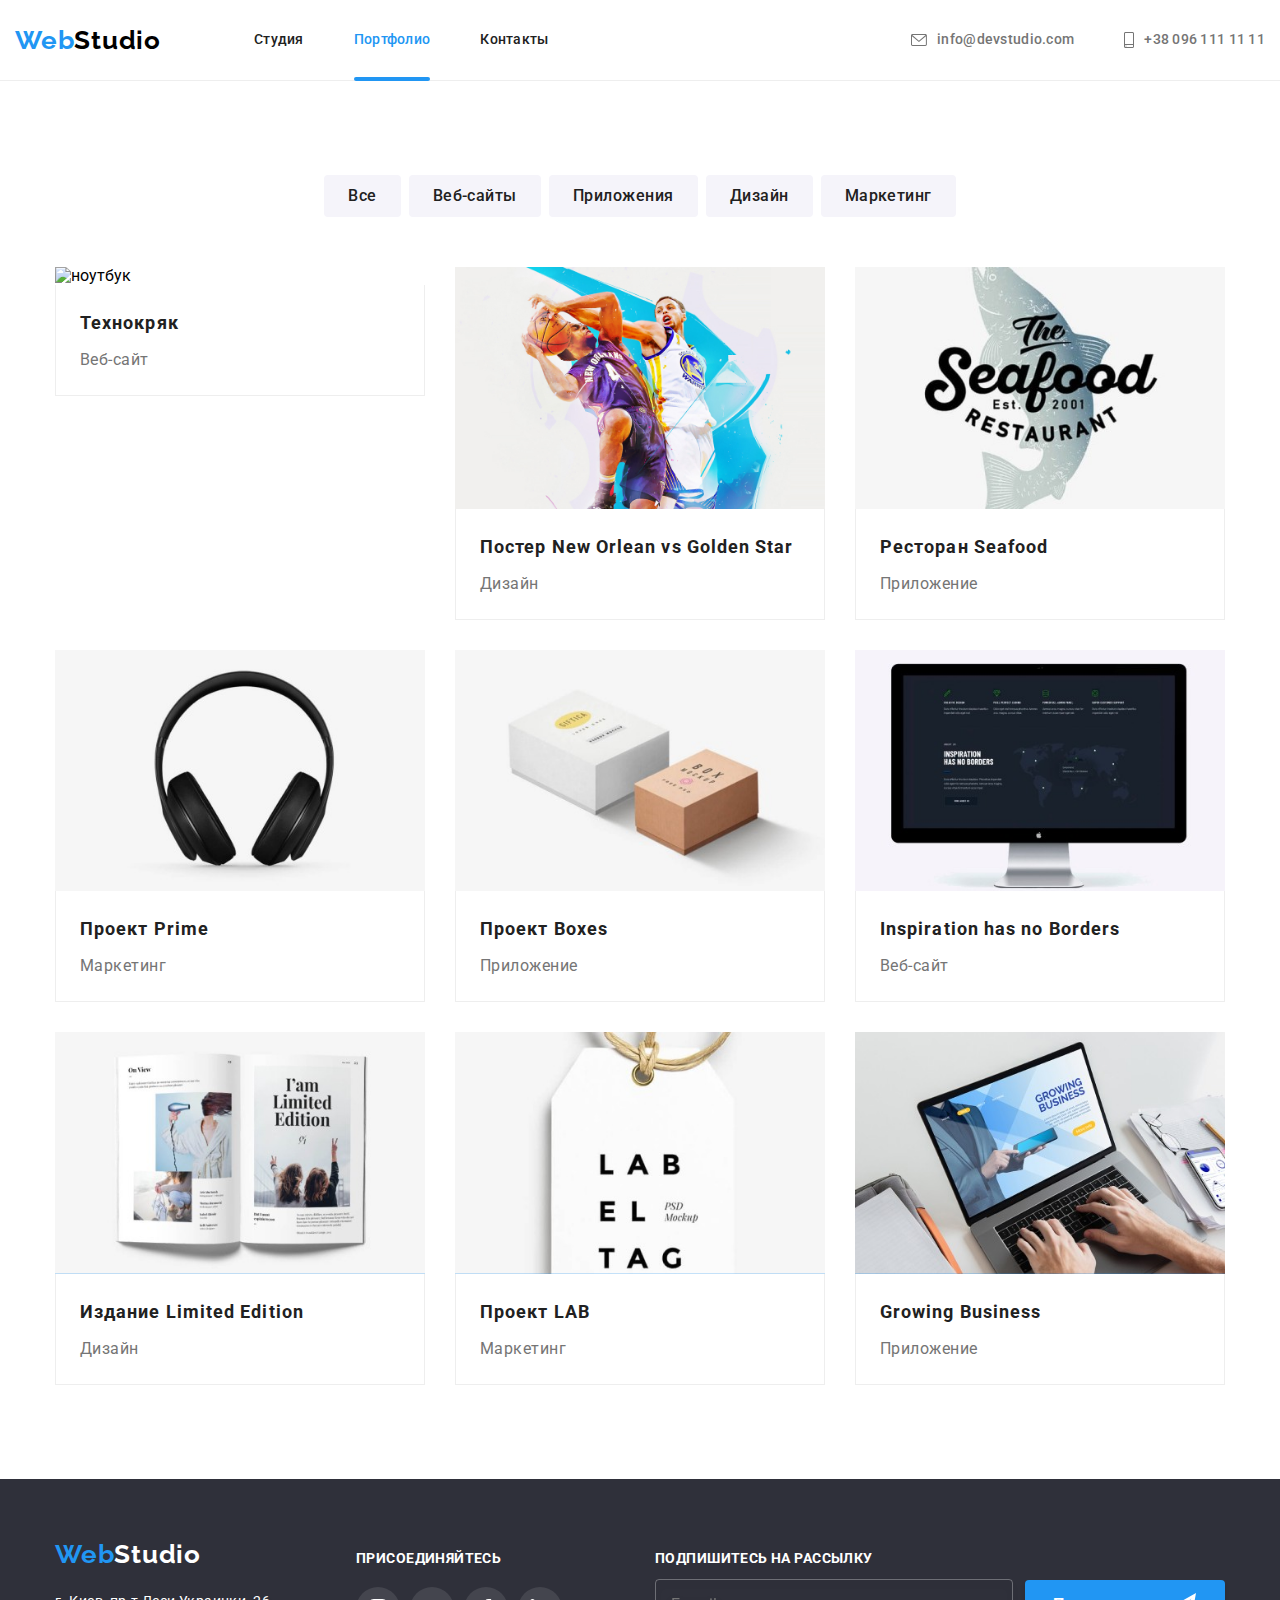
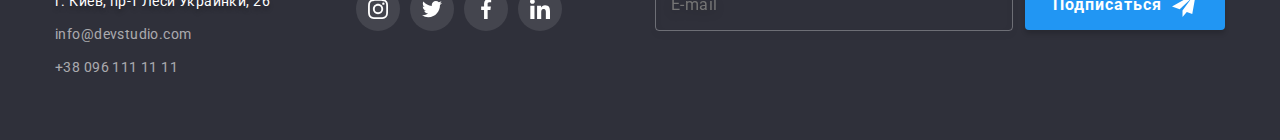
==== commit 33da5924: "." ====
--- a/Portfolio.html
+++ b/Portfolio.html
@@ -163,8 +163,25 @@
           <ul class="portfolio-card-list">
             <li class="portfolio-card">
               <div class="portfolio-hover-div">
-                
-                <img src="./image/Portfolio/1.jpg" alt="ноутбук" width="370" />
+              <picture>
+                <source media="(max-width: 767px)"
+                srcset="./image/Portfolio/img1@1x_M.jpg 1x, 
+                ./image/Portfolio/img1@1x_M.jpg 2x"
+                >
+                <source media="(min-width: 768px)"
+                srcset="./image/Portfolio/img1@1x_T.jpg 1x, 
+                ./image/Portfolio/img1@1x_T.jpg 2x"
+                >
+
+                <source media="(min-width: 1200px)"
+                srcset="./image/Portfolio/img1@1x_D.jpg 1x, 
+                ./image/Portfolio/img1@1x_D.jpg 2x"
+                >
+            </picture>
+                <img 
+                src="./image/Portfolio/img1@1x.jpg" 
+                alt="ноутбук" 
+                width="370" />
 
                 <div class="overlay">
                   <p class="portfolio-hover-title">
@@ -182,8 +199,24 @@
 
             <li class="portfolio-card">
               <div class="portfolio-hover-div">
+            <picture>
+                <source media="(max-width: 767px)"
+                srcset="./image/Portfolio/img2@1x_M.jpg 1x, 
+                ./image/Portfolio/img2@1x_M.jpg 2x"
+                >
+                <source media="(min-width: 768px)"
+                srcset="./image/Portfolio/img2@1x_T.jpg 1x, 
+                ./image/Portfolio/img2@1x_T.jpg 2x"
+                >
+
+                <source media="(min-width: 1200px)"
+                srcset="./image/Portfolio/img2@1x_D.jpg 1x, 
+                ./image/Portfolio/img2@1x_D.jpg 2x"
+                >
+            </picture>
+
                 <img
-                  src="./image/Portfolio/2.jpg"
+                  src="./image/Portfolio/img2@1x_M.jpg"
                   alt="баскетбол"
                   width="370"
                 />
@@ -205,8 +238,23 @@
 
             <li class="portfolio-card">
               <div class="portfolio-hover-div">
+                <picture>
+                <source media="(max-width: 767px)"
+                srcset="./image/Portfolio/img3@1x_M.jpg 1x, 
+                ./image/Portfolio/img3@1x_M.jpg 2x"
+                >
+                <source media="(min-width: 768px)"
+                srcset="./image/Portfolio/img3@1x_T.jpg 1x, 
+                ./image/Portfolio/img3@1x_T.jpg 2x"
+                >
+
+                <source media="(min-width: 1200px)"
+                srcset="./image/Portfolio/img3@1x_D.jpg 1x, 
+                ./image/Portfolio/img3@1x_D.jpg 2x"
+                >
+            </picture>
                 <img
-                  src="./image/Portfolio/3.jpg"
+                  src="./image/Portfolio/img3@1x_M.jpg"
                   alt="лого ресторана"
                   width="370"
                 />
@@ -226,7 +274,23 @@
 
             <li class="portfolio-card">
               <div class="portfolio-hover-div">
-                <img src="./image/Portfolio/4.jpg" alt="наушники" width="370" />
+                  <picture>
+                <source media="(max-width: 767px)"
+                srcset="./image/Portfolio/img4@1x_M.jpg 1x, 
+                ./image/Portfolio/img4@1x_M.jpg 2x"
+                >
+                <source media="(min-width: 768px)"
+                srcset="./image/Portfolio/img4@1x_T.jpg 1x, 
+                ./image/Portfolio/img4@1x_T.jpg 2x"
+                >
+
+                <source media="(min-width: 1200px)"
+                srcset="./image/Portfolio/img4@1x_D.jpg 1x, 
+                ./image/Portfolio/img4@1x_D.jpg 2x"
+                >
+            </picture>
+
+                <img src="./image/Portfolio/img4@1x_M.jpg" alt="наушники" width="370" />
 
                 <div class="overlay">
                   <p class="portfolio-hover-title">
@@ -244,7 +308,22 @@
 
             <li class="portfolio-card">
               <div class="portfolio-hover-div">
-                <img src="./image/Portfolio/5.jpg" alt="коробки" width="370" />
+                <picture>
+                <source media="(max-width: 767px)"
+                srcset="./image/Portfolio/img5@1x_M.jpg 1x, 
+                ./image/Portfolio/img5@1x_M.jpg 2x"
+                >
+                <source media="(min-width: 768px)"
+                srcset="./image/Portfolio/img5@1x_T.jpg 1x, 
+                ./image/Portfolio/img5@1x_T.jpg 2x"
+                >
+
+                <source media="(min-width: 1200px)"
+                srcset="./image/Portfolio/img5@1x_D.jpg 1x, 
+                ./image/Portfolio/img5@1x_D.jpg 2x"
+                >
+            </picture>
+                <img src="./image/Portfolio/img5@1x_M.jpg" alt="коробки" width="370" />
 
                 <div class="overlay">
                   <p class="portfolio-hover-title">
@@ -262,7 +341,22 @@
 
             <li class="portfolio-card">
               <div class="portfolio-hover-div">
-                <img src="./image/Portfolio/6.jpg" alt="монитор" width="370" />
+                <picture>
+                <source media="(max-width: 767px)"
+                srcset="./image/Portfolio/img6@1x_M.jpg 1x, 
+                ./image/Portfolio/img6@2x_M.jpg 2x"
+                >
+                <source media="(min-width: 768px)"
+                srcset="./image/Portfolio/img6@1x_T.jpg 1x, 
+                ./image/Portfolio/img6@2x_T.jpg 2x"
+                >
+
+                <source media="(min-width: 1200px)"
+               srcset="./image/Portfolio/img6@1x_D.jpg 1x, 
+                ./image/Portfolio/img6@2x_D.jpg 2x"
+                >
+            </picture>
+                <img src="./image/Portfolio/img6@1x_M.jpg" alt="монитор" width="370" />
 
                 <div class="overlay">
                   <p class="portfolio-hover-title">
@@ -280,7 +374,22 @@
 
             <li class="portfolio-card">
               <div class="portfolio-hover-div">
-                <img src="./image/Portfolio/7.jpg" alt="журнал" width="370" />
+                 <picture>
+                <source media="(max-width: 767px)"
+                srcset="./image/Portfolio/img7@1x_M.jpg 1x, 
+                ./image/Portfolio/img7@1x_M.jpg 2x"
+                >
+                <source media="(min-width: 768px)"
+                srcset="./image/Portfolio/img7@1x_T.jpg 1x, 
+                ./image/Portfolio/img7@1x_T.jpg 2x"
+                >
+
+                <source media="(min-width: 1200px)"
+                srcset="./image/Portfolio/img7@1x_D.jpg 1x, 
+                ./image/Portfolio/img7@1x_D.jpg 2x"
+                >
+            </picture>
+                <img src="./image/Portfolio/img7@1x_M.jpg" alt="журнал" width="370" />
 
                 <div class="overlay">
                   <p class="portfolio-hover-title">
@@ -298,7 +407,22 @@
 
             <li class="portfolio-card">
               <div class="portfolio-hover-div">
-                <img src="./image/Portfolio/8.jpg" alt="лейб" width="370" />
+                <picture>
+                <source media="(max-width: 767px)"
+                srcset="./image/Portfolio/img8@1x_M.jpg 1x, 
+                ./image/Portfolio/img8@1x_M.jpg 2x"
+                >
+                <source media="(min-width: 768px)"
+                srcset="./image/Portfolio/img8@1x_T.jpg 1x, 
+                ./image/Portfolio/img8@1x_T.jpg 2x"
+                >
+
+                <source media="(min-width: 1200px)"
+                srcset="./image/Portfolio/img8@1x_D.jpg 1x, 
+                ./image/Portfolio/img8@1x_D.jpg 2x"
+                >
+            </picture>
+                <img src="./image/Portfolio/img8@1x_M.jpg" alt="лейб" width="370" />
 
                 <div class="overlay">
                   <p class="portfolio-hover-title">
@@ -316,8 +440,23 @@
 
             <li class="portfolio-card">
               <div class="portfolio-hover-div">
+                <picture>
+                <source media="(max-width: 767px)"
+                srcset="./image/Portfolio/img9@1x_M.jpg 1x, 
+                ./image/Portfolio/img9@1x_M.jpg 2x"
+                >
+                <source media="(min-width: 768px)"
+                srcset="./image/Portfolio/img9@1x_T.jpg 1x, 
+                ./image/Portfolio/img9@1x_T.jpg 2x"
+                >
+
+                <source media="(min-width: 1200px)"
+                srcset="./image/Portfolio/img9@1x_D.jpg 1x, 
+                ./image/Portfolio/img9@1x_D.jpg 2x"
+                >
+            </picture>
                 <img
-                  src="./image/Portfolio/9.jpg"
+                  src="./image/Portfolio/img9@1x_M.jpg"
                   alt="печать на пк"
                   width="370"
                 />
--- a/css/main.min.css
+++ b/css/main.min.css
@@ -1 +1 @@
-body{font-family:"Roboto",sans-serif}.no-scroll{overflow:hidden}ul{list-style:none}a{text-decoration:none;color:#212121}img{display:block;width:100%;height:auto}.container{width:480px;padding-right:15px;padding-left:15px;margin-right:auto;margin-left:auto}@media screen and (min-width: 768px){.container{width:768px}}@media screen and (min-width: 1200px){.container{width:1200px}}.visually-hidden{position:absolute;width:1px;height:1px;margin:-1px;border:0;padding:0;white-space:nowrap;-webkit-clip-path:inset(100%);clip-path:inset(100%);clip:rect(0 0 0 0);overflow:hidden}.backdrop{position:fixed;top:0;left:0;width:100%;height:100%;background-color:rgba(0,0,0,.2);-webkit-transition:opacity 250ms cubic-bezier(0.4, 0, 0.2, 1),visibility 250ms cubic-bezier(0.4, 0, 0.2, 1);transition:opacity 250ms cubic-bezier(0.4, 0, 0.2, 1),visibility 250ms cubic-bezier(0.4, 0, 0.2, 1)}.backdrop.is-hidden{opacity:0;visibility:hidden;pointer-events:none}.modal{position:absolute;top:13%;left:3%;-webkit-transform:scale(1) rotate(0);transform:scale(1) rotate(0);width:450px;background-color:#fff;-webkit-box-shadow:0px 1px 3px rgba(0,0,0,.12),0px 1px 1px rgba(0,0,0,.14),0px 2px 1px rgba(0,0,0,.2);box-shadow:0px 1px 3px rgba(0,0,0,.12),0px 1px 1px rgba(0,0,0,.14),0px 2px 1px rgba(0,0,0,.2);border-radius:4px;-webkit-transition:1000ms;transition:1000ms;padding:40px}@media screen and (min-width: 768px){.modal{top:50%;left:50%;-webkit-transform:translate(-50%, -50%);transform:translate(-50%, -50%)}}@media screen and (min-width: 1200px){.modal{width:528px;top:50%;left:50%;-webkit-transform:translate(-50%, -50%);transform:translate(-50%, -50%)}}.backdrop.is-hidden>.modal{-webkit-transform:translate(-50%, -50%) scale(0.2) rotate(45deg);transform:translate(-50%, -50%) scale(0.2) rotate(45deg)}.backdrop.is-hidden>.modal{-webkit-transform:scale(0.2) rotate(45deg);transform:scale(0.2) rotate(45deg)}.modal-close-btn{position:absolute;padding:6px;top:8px;right:8px;background-color:#fff;border:1px solid rgba(0,0,0,.1);border-radius:50%;display:-webkit-box;display:-ms-flexbox;display:flex;-webkit-box-pack:center;-ms-flex-pack:center;justify-content:center;-webkit-box-align:center;-ms-flex-align:center;align-items:center;cursor:pointer;width:33px;height:33px;-webkit-transition:fill 250ms cubic-bezier(0.4, 0, 0.2, 1);transition:fill 250ms cubic-bezier(0.4, 0, 0.2, 1)}.modal-close-btn:hover .modal-close-btn{fill:#2196f3}.modal-close-svg{position:absolute}.register-form{margin-top:12px}.modal-title{font-weight:700;font-size:20px;line-height:1.15;text-align:center;letter-spacing:.03em;color:var(--main-text-color)}.modal-form{display:-webkit-box;display:-ms-flexbox;display:flex;-webkit-box-orient:vertical;-webkit-box-direction:normal;-ms-flex-direction:column;flex-direction:column;gap:10px}.modal-label{display:block}.modal-span{font-weight:400;font-size:12px;line-height:1.16;letter-spacing:.01em;color:#757575;display:block;text-align:left;margin-bottom:4px}.modal-svg-holder{position:relative;-webkit-transition:fill 250ms cubic-bezier(0.4, 0, 0.2, 1);transition:fill 250ms cubic-bezier(0.4, 0, 0.2, 1)}.modal-svg-holder:focus-within{fill:#2196f3}.modal-input{border:1px solid rgba(33,33,33,.2);border-radius:4px;height:40px;width:100%;padding-left:43px;margin-bottom:10px;outline:none;font-size:12px;color:var(--secondary-text-color);-webkit-transition:border 250ms cubic-bezier(0.4, 0, 0.2, 1);transition:border 250ms cubic-bezier(0.4, 0, 0.2, 1)}.modal-input:focus-within{border-color:#2196f3}.modal-svg{position:absolute;bottom:45%;left:3%}.modal-textarea{display:block;width:100%;height:120px;resize:none;border-radius:4px;border:1px solid rgba(33,33,33,.2);padding:10px;font-weight:400;font-size:12px;line-height:1.16;letter-spacing:.01em;outline:none;color:var(--secondary-text-color)}.modal-textarea:-moz-placeholder-shown{color:rgba(117,117,117,.5)}.modal-textarea:-ms-input-placeholder{color:rgba(117,117,117,.5)}.modal-textarea:placeholder-shown{color:rgba(117,117,117,.5)}.modal-textarea:focus-within{border-color:#2196f3}.text-span{font-weight:400;font-size:12px;line-height:1.16;letter-spacing:.03em;color:var(--secondary-text-color);-webkit-user-select:none;-moz-user-select:none;-ms-user-select:none;user-select:none}@media screen and (min-width: 1200px){.text-span{font-size:14px;line-height:1.71}}.agreement{display:-webkit-box;display:-ms-flexbox;display:flex;-webkit-box-pack:center;-ms-flex-pack:center;justify-content:center;-webkit-box-align:center;-ms-flex-align:center;align-items:center;gap:7px;margin-top:15px}@media screen and (min-width: 1200px){.agreement{gap:8px}}.check{opacity:0;-webkit-transition:opacity 250ms cubic-bezier(0.4, 0, 0.2, 1);transition:opacity 250ms cubic-bezier(0.4, 0, 0.2, 1)}.modal-checkbox:checked+.register-svg .check{opacity:1}.modal-checkbox:checked+.register-svg .uncheck{opacity:0}.agreement-link{font-weight:400;font-size:12px;line-height:1.16;letter-spacing:.03em;-webkit-text-decoration-line:underline;text-decoration-line:underline;color:#2196f3;text-underline-position:under}@media screen and (min-width: 1200px){.agreement-link{font-size:14px;line-height:1.71}}.modal-btn{background:#2196f3;-webkit-box-shadow:0px 4px 4px rgba(0,0,0,.15);box-shadow:0px 4px 4px rgba(0,0,0,.15);border-radius:4px;border-color:rgba(0,0,0,0);font-weight:700;font-size:16px;line-height:1.87;letter-spacing:.06em;color:#fff;width:200px;padding:10px 52px;cursor:pointer;display:block;margin:0 auto;margin-top:30px}.mobile_menu{position:fixed;top:0;left:0;z-index:100;background-color:#fff;width:100%;height:100%;padding-top:20px;padding-left:40px;-webkit-transform:translateX(100%);transform:translateX(100%);-webkit-transition:-webkit-transform 250ms cubic-bezier(0.4, 0, 0.2, 1);transition:-webkit-transform 250ms cubic-bezier(0.4, 0, 0.2, 1);transition:transform 250ms cubic-bezier(0.4, 0, 0.2, 1);transition:transform 250ms cubic-bezier(0.4, 0, 0.2, 1), -webkit-transform 250ms cubic-bezier(0.4, 0, 0.2, 1)}.mobile_menu.is-open{-webkit-transform:translateX(0);transform:translateX(0)}@media screen and (min-width: 768px){.mobile_menu{display:none}}.mobile_menu__button--close{background-color:rgba(0,0,0,0);border:none;margin-left:370px;margin-right:15px;display:inline-block;padding:0}.mobile_menu__button--close:hover .mobile_menu__icon--close,.mobile_menu__button--close:focus .mobile_menu__icon--close{fill:#2196f3}.mobile-nav{padding:0;margin:0}.mobile-nav__item{margin-bottom:32px}.mobile-nav__item:last-child{margin-bottom:302px}.mobile-nav__link{font-weight:500;font-size:40px;line-height:1.17;text-align:center;letter-spacing:.02em;color:#212121}.mobile-nav__link:last-child{margin-bottom:0}.mobile-nav__link--curent{color:#2196f3}.mobile-nav__link:hover,.mobile-nav__link:focus{color:#2196f3}.mobile_contacts{padding:0;margin:0}.mobile_contacts__item{font-weight:500;font-size:40px;line-height:1.17;letter-spacing:.02em}.mobile_contacts__item:first-child{font-weight:500;font-size:34px;line-height:1.17;letter-spacing:.02em;color:#2196f3;margin-bottom:32px}.mobile_contacts__item:last-child{font-weight:500;font-size:24px;line-height:1.16;letter-spacing:.02em;color:#757575;margin-bottom:64px}.mobile_contacts__link{color:currentColor}.mobile_contacts__link:hover,.mobile_contacts__link:focus{color:#2196f3}.social_list{display:-webkit-box;display:-ms-flexbox;display:flex;gap:10px;padding:0;margin:0}.socisl_list__item{font-weight:500;font-size:18px;line-height:1.22;letter-spacing:.02em;color:#2196f3;padding-right:10px;border-right:1px solid rgba(33,33,33,.2)}.socisl_list__item:last-child{border-right:none}.socisl_list__link{color:currentColor}.header{border-bottom:1px solid #eee}.header-container{padding-top:16px;padding-right:10px;padding-bottom:16px}@media screen and (min-width: 768px){.header-container{display:-webkit-box;display:-ms-flexbox;display:flex;-webkit-box-align:center;-ms-flex-align:center;align-items:center;padding-top:0;padding-bottom:0;padding-right:15px}}.logo{font-family:"Raleway";font-style:normal;font-weight:700;font-size:24px;line-height:1.16;letter-spacing:.03em;text-decoration:none}@media screen and (min-width: 1200px){.logo{font-size:26px;line-height:1.19}}.logo--blue{color:#2196f3}.logo--white{color:#000}.mobile_menu__button--open{position:absolute;top:8px;right:10px;background-color:rgba(0,0,0,0);border:none;padding:0;display:-webkit-inline-box;display:-ms-inline-flexbox;display:inline-flex}.mobile_menu__button--open:hover .mobile_menu__icon--open,.mobile_menu__button--open:focus .mobile_menu__icon--open{fill:#2196f3}@media screen and (min-width: 768px){.mobile_menu__button--open{display:none}}@media screen and (min-width: 320px)and (max-width: 767px){.nav{display:none}}@media screen and (min-width: 320px)and (max-width: 767px)and (min-width: 768px){.nav{display:-webkit-box;display:-ms-flexbox;display:flex;-webkit-box-align:center;-ms-flex-align:center;align-items:center}}.main-nav{display:-webkit-box;display:-ms-flexbox;display:flex;margin-top:0;margin-bottom:0;padding-left:0}.main-nav__item{margin-left:50px}@media screen and (min-width: 768px){.main-nav__item:first-child{margin-left:88px}}@media screen and (min-width: 1200px){.main-nav__item:first-child{margin-left:93px}}.main-nav__link{position:relative;display:block;color:#212121;font-style:normal;font-weight:500;font-size:14px;line-height:1.14;letter-spacing:.02em;padding-top:32px;padding-bottom:32px;-webkit-transition-property:color;transition-property:color;-webkit-transition-duration:250ms;transition-duration:250ms;-webkit-transition-timing-function:cubic-bezier(0.4, 0, 0.2, 1);transition-timing-function:cubic-bezier(0.4, 0, 0.2, 1)}.main-nav__link:hover,.main-nav__link:focus{color:#2196f3}.main-nav__link--curent{color:#2196f3}.main-nav__link--curent::after{position:absolute;bottom:-1px;content:"";width:100%;height:4px;background:#2196f3;border-radius:2px;display:block}@media screen and (min-width: 320px)and (max-width: 767px){.secondsry-nav{display:none}}@media screen and (min-width: 768px){.secondsry-nav{display:-webkit-box;display:-ms-flexbox;display:flex;margin-left:auto}}.secondsry-nav__list{padding:0;margin:0}@media screen and (min-width: 768px){.secondsry-nav__list{display:-webkit-box;display:-ms-flexbox;display:flex;-webkit-box-align:start;-ms-flex-align:start;align-items:flex-start;-webkit-box-orient:vertical;-webkit-box-direction:normal;-ms-flex-direction:column;flex-direction:column;gap:10px}}@media screen and (min-width: 1200px){.secondsry-nav__list{display:-webkit-box;display:-ms-flexbox;display:flex;gap:50px;-webkit-box-orient:horizontal;-webkit-box-direction:normal;-ms-flex-direction:row;flex-direction:row;padding-left:0;margin-top:0;margin-bottom:0}}@media screen and (min-width: 1200px){.secondsry-nav__item{display:-webkit-box;display:-ms-flexbox;display:flex;-webkit-box-pack:center;-ms-flex-pack:center;justify-content:center;-webkit-box-align:center;-ms-flex-align:center;align-items:center}}.secondary-nav__link{color:#757575;text-decoration:none;-webkit-transition-property:color;transition-property:color;-webkit-transition-duration:250ms;transition-duration:250ms;-webkit-transition-timing-function:cubic-bezier(0.4, 0, 0.2, 1);transition-timing-function:cubic-bezier(0.4, 0, 0.2, 1)}.secondary-nav__link:hover,.secondary-nav__link:focus{color:#2196f3}.secondary-nav__link:hover,.secondary-nav__link:focus .secondary-nav__icon{fill:currentColor}@media screen and (min-width: 768px){.secondary-nav__link{font-weight:500;font-size:12px;line-height:1.16;letter-spacing:.02em}}@media screen and (min-width: 1200px){.secondary-nav__link{padding-top:32px;padding-bottom:32px;font-weight:500;font-size:14px;line-height:1.14;letter-spacing:.02em;display:-webkit-box;display:-ms-flexbox;display:flex;-webkit-box-pack:center;-ms-flex-pack:center;justify-content:center;-webkit-box-align:center;-ms-flex-align:center;align-items:center}}.secondary-nav__icon{fill:currentColor;margin-right:10px;display:inline-block}.hero{display:block;background-color:rgba(47,48,58,.4);background-image:-webkit-gradient(linear, left top, right top, from(rgba(47, 48, 58, 0.4)), to(rgba(47, 48, 58, 0.4))),url(../image/background/bg_hero.jpg);background-image:linear-gradient(to right, rgba(47, 48, 58, 0.4), rgba(47, 48, 58, 0.4)),url(../image/background/bg_hero.jpg);background-repeat:no-repeat;background-size:cover;text-align:center;margin-right:auto;margin-left:auto;padding-top:118px;padding-right:0;padding-bottom:118px;padding-left:0}@media screen and (min-width: 768px){.hero{max-width:768px}}@media screen and (min-width: 1200px){.hero{max-width:1600px;padding-top:200px;padding-right:0;padding-bottom:200px;padding-left:0}}.hero__title{color:#fff;font-weight:900;line-height:1.62;text-align:center;letter-spacing:.06em;text-transform:uppercase;margin-top:0;margin-bottom:30px}@media screen and (min-width: 1200px){.hero__title{font-size:44px;line-height:1.36}}.hero__button{font-family:inherit;font-style:normal;font-weight:700;font-size:16px;line-height:1.87;display:inline-block;text-align:center;letter-spacing:.06em;color:#fff;background-color:#2196f3;cursor:pointer;border-radius:5px;border-color:rgba(0,0,0,0);min-width:200px;padding:10px 32px}.benefits{padding-top:60px}@media screen and (min-width: 1200px){.benefits{padding-top:94px}}.benefits_list{padding:0;margin:0}@media screen and (min-width: 768px){.benefits_list{display:-webkit-box;display:-ms-flexbox;display:flex;gap:30px;-ms-flex-wrap:wrap;flex-wrap:wrap}}@media screen and (min-width: 1200px){.benefits_list{display:-webkit-box;display:-ms-flexbox;display:flex;-ms-flex-wrap:nowrap;flex-wrap:nowrap;-webkit-box-pack:justify;-ms-flex-pack:justify;justify-content:space-between;padding-left:0;margin-top:0;margin-bottom:0}}.benefits_item{-ms-flex-preferred-size:450px;flex-basis:450px;margin-bottom:30px}.benefits_item:last-child{margin-bottom:60px}@media screen and (min-width: 768px){.benefits_item{-ms-flex-preferred-size:354px;flex-basis:354px;margin-bottom:0}}@media screen and (min-width: 1200px){.benefits_item{-ms-flex-preferred-size:270px;flex-basis:270px}}.benefits_icon{width:450px;height:120px;background-color:#f5f4fa;border-radius:4px;display:-webkit-box;display:-ms-flexbox;display:flex;-webkit-box-pack:center;-ms-flex-pack:center;justify-content:center;-webkit-box-align:center;-ms-flex-align:center;align-items:center}@media screen and (min-width: 480px){.benefits_icon{margin-bottom:30px}}@media screen and (min-width: 768px){.benefits_icon{width:354px}}@media screen and (min-width: 1200px){.benefits_icon{width:270px}}.benefits_title{color:#212121;font-style:normal;font-weight:700;font-size:14px;line-height:1.14;letter-spacing:.03em;text-transform:uppercase;margin-top:0;margin-bottom:10px;text-align:center}@media screen and (min-width: 768px){.benefits_title{text-align:start}}.benefits_text{color:#757575;font-style:normal;font-weight:400;font-size:14px;line-height:1.71;letter-spacing:.03em;margin-top:0;margin-bottom:0}.specialization{display:none;padding-top:94px;padding-bottom:94px}@media screen and (min-width: 1200px){.specialization{display:contents}}.specialization_title{color:#212121;font-style:normal;font-weight:700;font-size:36px;line-height:1.16;text-align:center;letter-spacing:.03em;margin-top:0;margin-bottom:50px}.specialization_list{display:-webkit-box;display:-ms-flexbox;display:flex;-webkit-box-pack:justify;-ms-flex-pack:justify;justify-content:space-between;padding-left:0;gap:30px;margin-top:0;margin-bottom:0}.specialization_uppertitle_wrap{position:relative}.specialization_uppertitle{position:absolute;bottom:0;width:100%;margin:0;font-weight:700;font-size:14px;line-height:1.14;text-align:center;letter-spacing:.03em;text-transform:uppercase;color:#fff;background-color:rgba(47,48,58,.8);padding-top:28px;padding-bottom:28px}.team{background-color:#f5f4fa;padding-top:60px;padding-bottom:60px}@media screen and (min-width: 1200px){.team{padding-top:94px;padding-bottom:94px}}.team_title{color:var(--main-text-color);font-weight:700;font-size:28px;line-height:1.16;text-align:center;letter-spacing:.03em;margin-top:0;margin-bottom:30px}@media screen and (min-width: 1200px){.team_title{font-size:36px;margin-bottom:50px}}.team_list{padding:0;margin:0}@media screen and (min-width: 768px){.team_list{display:-webkit-box;display:-ms-flexbox;display:flex;-ms-flex-wrap:wrap;flex-wrap:wrap;gap:30px;-ms-flex-pack:distribute;justify-content:space-around}}@media screen and (min-width: 1200px){.team_list{display:-webkit-box;display:-ms-flexbox;display:flex;-ms-flex-wrap:nowrap;flex-wrap:nowrap}}.team_item{margin-bottom:30px}.team_item:last-child{margin-bottom:0}@media screen and (min-width: 768px){.team_item{-ms-flex-preferred-size:calc((100% - 30px)/2);flex-basis:calc((100% - 30px)/2);margin-bottom:0}}.team_card{background:#fff;-webkit-box-shadow:0px 1px 3px rgba(0,0,0,.12),0px 1px 1px rgba(0,0,0,.14),0px 2px 1px rgba(0,0,0,.2);box-shadow:0px 1px 3px rgba(0,0,0,.12),0px 1px 1px rgba(0,0,0,.14),0px 2px 1px rgba(0,0,0,.2);border-radius:0px 0px 4px 4px}.team_name_wrap{padding-top:30px;padding-bottom:30px;text-align:center}.team_name{color:#212121;font-style:normal;font-weight:500;font-size:16px;line-height:1.18;letter-spacing:.03em;margin-top:0;margin-bottom:10px}.team_position{color:#757575;font-style:normal;font-weight:400;font-size:16px;line-height:1.18;letter-spacing:.03em;margin-top:0;margin-bottom:16px}.social-list{display:-webkit-box;display:-ms-flexbox;display:flex;gap:10px;-webkit-box-pack:center;-ms-flex-pack:center;justify-content:center;padding-left:0;margin-top:0;margin-bottom:0}.social_link{width:44px;height:44px;color:#afb1b8;border-radius:50%;display:-webkit-box;display:-ms-flexbox;display:flex;-webkit-box-pack:center;-ms-flex-pack:center;justify-content:center;-webkit-box-align:center;-ms-flex-align:center;align-items:center;-webkit-transition:color 250ms cubic-bezier(0.4, 0, 0.2, 1),background 250ms cubic-bezier(0.4, 0, 0.2, 1);transition:color 250ms cubic-bezier(0.4, 0, 0.2, 1),background 250ms cubic-bezier(0.4, 0, 0.2, 1)}.social_link:hover,.social_link:focus{background-color:#2196f3;color:#fff}.social_icon{fill:currentColor}.social_icon:hover,.social_icon:focus .social_icon{fill:currentColor}.clients{padding-top:60px;padding-bottom:60px}@media screen and (min-width: 1200px){.clients{padding-top:94px;padding-bottom:94px}}.clients-title{color:var(--main-text-color);font-weight:700;font-size:28px;line-height:1.16;text-align:center;letter-spacing:.03em;margin-top:0;margin-bottom:30px}@media screen and (min-width: 1200px){.clients-title{font-size:36px;margin-bottom:50px}}.clients-list{margin:0;padding:0;display:-webkit-box;display:-ms-flexbox;display:flex;-ms-flex-wrap:wrap;flex-wrap:wrap;gap:30px}@media screen and (min-width: 1200px){.clients-list{-ms-flex-wrap:nowrap;flex-wrap:nowrap}}.clients-list-item{-ms-flex-preferred-size:calc((100% - 30px)/2);flex-basis:calc((100% - 30px)/2);display:-webkit-box;display:-ms-flexbox;display:flex;-webkit-box-pack:center;-ms-flex-pack:center;justify-content:center;text-align:center}@media screen and (min-width: 768px){.clients-list-item{-ms-flex-preferred-size:calc((100% - 60px)/3);flex-basis:calc((100% - 60px)/3)}}.clients-link{display:-webkit-box;display:-ms-flexbox;display:flex;-webkit-box-pack:center;-ms-flex-pack:center;justify-content:center;-webkit-box-align:center;-ms-flex-align:center;align-items:center;border-radius:4px;width:210px;height:92px;border:1px solid #afb1b8;color:#afb1b8;-webkit-transition:color 250ms cubic-bezier(0.4, 0, 0.2, 1),border 250ms cubic-bezier(0.4, 0, 0.2, 1);transition:color 250ms cubic-bezier(0.4, 0, 0.2, 1),border 250ms cubic-bezier(0.4, 0, 0.2, 1)}.clients-link:active{color:#2196f3}.clients-link:hover,.clients-link:focus{border:1px solid #2196f3;color:#2196f3}@media screen and (min-width: 768px){.clients-link{width:100%}}@media screen and (min-width: 1200px){.clients-link{width:170px}}.clients-logo{fill:currentColor}.clients-logo .clients-link:hover,.clients-link:focus .clients-logo{fill:currentColor}.portfolio{padding-top:60px;padding-bottom:60px}@media screen and (min-width: 1200px){.portfolio{padding-top:94px;padding-bottom:94px}}.btn-list{display:-webkit-box;display:-ms-flexbox;display:flex;-ms-flex-wrap:wrap;flex-wrap:wrap;-webkit-box-align:start;-ms-flex-align:start;align-items:flex-start;padding:0;margin:0}@media screen and (min-width: 768px){.btn-list{display:-webkit-box;display:-ms-flexbox;display:flex;-webkit-box-pack:center;-ms-flex-pack:center;justify-content:center;margin-top:0;margin-bottom:50px;padding-left:0}}.portfolio-btn{color:#212121;background-color:#f5f4fa;font-style:normal;font-weight:500;font-size:16px;line-height:1.62;text-align:center;letter-spacing:.03em;border-radius:4px;border-color:rgba(0,0,0,0);padding:6px 22px;cursor:pointer;-webkit-transition:color 250ms cubic-bezier(0.4, 0, 0.2, 1),background 250ms cubic-bezier(0.4, 0, 0.2, 1);transition:color 250ms cubic-bezier(0.4, 0, 0.2, 1),background 250ms cubic-bezier(0.4, 0, 0.2, 1)}.portfolio-btn:hover,.portfolio-btn:focus{background-color:#2196f3;color:#fff}.btn-list-item{margin-left:8px;margin-bottom:15px}.btn-list-item:first-child{margin-left:0}.btn-list-item:nth-last-child(-n+2){margin-bottom:0}@media screen and (min-width: 768px){.btn-list-item{margin-bottom:0}}.portfolio-card-list{padding:0;margin-top:40px;margin-bottom:0}@media screen and (min-width: 768px){.portfolio-card-list{margin-top:30px;display:-webkit-box;display:-ms-flexbox;display:flex;-ms-flex-wrap:wrap;flex-wrap:wrap;gap:30px;padding:0;margin:0}}.portfolio-card{margin-bottom:30px}.portfolio-card:last-child{margin-bottom:0}.portfolio-card:hover{-webkit-box-shadow:0px 1px 1px rgba(0,0,0,.12),0px 4px 4px rgba(0,0,0,.06),1px 4px 6px rgba(0,0,0,.16);box-shadow:0px 1px 1px rgba(0,0,0,.12),0px 4px 4px rgba(0,0,0,.06),1px 4px 6px rgba(0,0,0,.16)}@media screen and (min-width: 768px){.portfolio-card{margin-bottom:0;-ms-flex-preferred-size:calc((100% - 30px)/2);flex-basis:calc((100% - 30px)/2)}}@media screen and (min-width: 1200px){.portfolio-card{-ms-flex-preferred-size:370px;flex-basis:370px}}.portfolio-hover-div{position:relative;overflow:hidden}.overlay{position:absolute;bottom:0;left:0;display:block;-webkit-transform:translateY(100%);transform:translateY(100%);background-color:rgba(33,150,243,.9);width:100%;height:100%;-webkit-transition:-webkit-transform 250ms cubic-bezier(0.4, 0, 0.2, 1);transition:-webkit-transform 250ms cubic-bezier(0.4, 0, 0.2, 1);transition:transform 250ms cubic-bezier(0.4, 0, 0.2, 1);transition:transform 250ms cubic-bezier(0.4, 0, 0.2, 1), -webkit-transform 250ms cubic-bezier(0.4, 0, 0.2, 1)}.portfolio-card:hover .overlay{cursor:pointer;-webkit-transform:translateY(0%);transform:translateY(0%)}.portfolio-hover-title{margin:0;padding-top:63px;padding-right:24px;padding-bottom:63px;padding-left:24px;font-weight:400;font-size:18px;line-height:1.55;letter-spacing:.03em;color:#fff}.portfolio-hover-title:hover{opacity:1}.portfolio-title-div{border:1px solid #eee;border-top:none;padding-top:20px;padding-right:24px;padding-bottom:20px;padding-left:24px}@media screen and (min-width: 768px)and (max-width: 1199px){.fc{padding-bottom:56px}}.portfolio-title{color:#212121;font-weight:700;font-size:18px;line-height:2;letter-spacing:.06em;margin-top:0;margin-bottom:4px}.portfolio-category{color:#757575;font-weight:400;font-size:16px;line-height:1.87;letter-spacing:.03em;margin-top:0;margin-bottom:0}.footer{background-color:#2f303a;padding-top:60px;padding-bottom:60px}.footer-container{display:-webkit-box;display:-ms-flexbox;display:flex;-webkit-box-orient:vertical;-webkit-box-direction:normal;-ms-flex-direction:column;flex-direction:column;margin-left:0;margin-bottom:60px}@media screen and (min-width: 768px){.footer-container{width:232px;margin-left:61px}}@media screen and (min-width: 1200px){.footer-container{margin-bottom:0;width:100%;margin-left:0}}.footer-block{text-align:center;display:-webkit-box;display:-ms-flexbox;display:flex;-webkit-box-orient:vertical;-webkit-box-direction:normal;-ms-flex-direction:column;flex-direction:column}@media screen and (min-width: 768px)and (max-width: 1199px){.footer-block{position:relative}}@media screen and (min-width: 1200px){.footer-block{-webkit-box-orient:horizontal;-webkit-box-direction:normal;-ms-flex-direction:row;flex-direction:row;-webkit-box-align:baseline;-ms-flex-align:baseline;align-items:baseline;gap:70px;text-align:initial}}.logo-first-word{color:#2196f3}.logo-white-word{color:#fff}.adress{color:#fff;text-shadow:0px 4px 4px rgba(0,0,0,.25);font-style:normal;font-weight:400;font-size:14px;line-height:1.71;letter-spacing:.03em;margin-top:20px;margin-bottom:9px;-webkit-transition:color 250ms cubic-bezier(0.4, 0, 0.2, 1);transition:color 250ms cubic-bezier(0.4, 0, 0.2, 1)}.adress:hover,.adress:focus{color:#2196f3}.footer-contact-link{color:rgba(255,255,255,.6);font-style:normal;font-weight:400;font-size:14px;line-height:1.71;letter-spacing:.03em;text-decoration:none;margin-bottom:9px;-webkit-transition:color 250ms cubic-bezier(0.4, 0, 0.2, 1);transition:color 250ms cubic-bezier(0.4, 0, 0.2, 1)}.footer-contact-link:hover,.footer-contact-link:focus{color:#2196f3}.footer-contact-link:last-child{margin-bottom:0}@media screen and (min-width: 768px)and (max-width: 1199px){.footer-wrap{position:absolute;right:13%;top:0}}.footer-title{font-weight:700;font-size:14px;line-height:1.14;letter-spacing:.03em;text-transform:uppercase;color:#fff;margin-top:0;margin-bottom:20px}.footer_social_list{display:-webkit-box;display:-ms-flexbox;display:flex;gap:10px;padding:0;-webkit-box-pack:center;-ms-flex-pack:center;justify-content:center;margin-bottom:60px;margin-top:0}@media screen and (min-width: 768px){.footer_social_list{margin-bottom:0}}@media screen and (min-width: 1200px){.footer_social_list{-webkit-box-pack:start;-ms-flex-pack:start;justify-content:flex-start;margin-bottom:0}}.footer-social-link{width:44px;height:44px;color:#afb1b8;background:rgba(255,255,255,.1);border-radius:50%;display:-webkit-box;display:-ms-flexbox;display:flex;-webkit-box-pack:center;-ms-flex-pack:center;justify-content:center;-webkit-box-align:center;-ms-flex-align:center;align-items:center;-webkit-transition:color 250ms cubic-bezier(0.4, 0, 0.2, 1),background 250ms cubic-bezier(0.4, 0, 0.2, 1);transition:color 250ms cubic-bezier(0.4, 0, 0.2, 1),background 250ms cubic-bezier(0.4, 0, 0.2, 1)}.footer-social-link:hover,.footer-social-link:focus{background-color:#2196f3;color:#fff}.social-link-svg{fill:#fff}.social-link-svg .footer-social-link:hover,.footer-social-link:focus .social-link-svg{fill:currentColor}@media screen and (min-width: 1200px){.subscribe-form{margin-left:23px}}.subscribe-form-title{font-weight:700;font-size:14px;line-height:1.14px;letter-spacing:.03em;text-transform:uppercase;color:#fff;margin:0;display:block;margin-bottom:20px}@media screen and (min-width: 1200px){.subscribe-form-div{display:-webkit-box;display:-ms-flexbox;display:flex;-webkit-box-align:baseline;-ms-flex-align:baseline;align-items:baseline;gap:12px}}.subscribe-form-input{border:1px solid rgba(255,255,255,.3);-webkit-filter:drop-shadow(0px 4px 4px rgba(0, 0, 0, 0.15));filter:drop-shadow(0px 4px 4px rgba(0, 0, 0, 0.15));border-radius:4px;background-color:rgba(0,0,0,0);color:rgba(255,255,255,.6);font-weight:400;font-size:16px;line-height:1.25;letter-spacing:.03em;padding:15px;width:450px;display:-webkit-inline-box;display:-ms-inline-flexbox;display:inline-flex;outline:none;margin-bottom:20px}@media screen and (min-width: 1200px){.subscribe-form-input{width:358px;margin-bottom:0}}.submit-form-btn{font-weight:700;font-size:16px;line-height:1.88;display:-webkit-box;display:-ms-flexbox;display:flex;-webkit-box-align:center;-ms-flex-align:center;align-items:center;text-align:center;letter-spacing:.06em;color:#fff;padding:10px 28px;background-color:#2196f3;-webkit-box-shadow:0px 4px 4px rgba(0,0,0,.15);box-shadow:0px 4px 4px rgba(0,0,0,.15);border-radius:4px;border:none;cursor:pointer;width:200px;height:50px;margin-right:auto;margin-left:auto}@media screen and (min-width: 1200px){.submit-form-btn{margin-right:0;margin-left:0}}.subscribe-form-svg{margin-left:10px}/*# sourceMappingURL=main.min.css.map */+body{font-family:"Roboto",sans-serif}.no-scroll{overflow:hidden}ul{list-style:none}a{text-decoration:none;color:#212121}img{display:block;width:100%;height:auto}.container{width:480px;padding-right:15px;padding-left:15px;margin-right:auto;margin-left:auto}@media screen and (min-width: 768px){.container{width:768px}}@media screen and (min-width: 1200px){.container{width:1200px}}.visually-hidden{position:absolute;width:1px;height:1px;margin:-1px;border:0;padding:0;white-space:nowrap;-webkit-clip-path:inset(100%);clip-path:inset(100%);clip:rect(0 0 0 0);overflow:hidden}.backdrop{position:fixed;top:0;left:0;width:100%;height:100%;background-color:rgba(0,0,0,.2);-webkit-transition:opacity 250ms cubic-bezier(0.4, 0, 0.2, 1),visibility 250ms cubic-bezier(0.4, 0, 0.2, 1);transition:opacity 250ms cubic-bezier(0.4, 0, 0.2, 1),visibility 250ms cubic-bezier(0.4, 0, 0.2, 1)}.backdrop.is-hidden{opacity:0;visibility:hidden;pointer-events:none}.modal{position:absolute;top:13%;left:3%;-webkit-transform:scale(1) rotate(0);transform:scale(1) rotate(0);width:450px;background-color:#fff;-webkit-box-shadow:0px 1px 3px rgba(0,0,0,.12),0px 1px 1px rgba(0,0,0,.14),0px 2px 1px rgba(0,0,0,.2);box-shadow:0px 1px 3px rgba(0,0,0,.12),0px 1px 1px rgba(0,0,0,.14),0px 2px 1px rgba(0,0,0,.2);border-radius:4px;-webkit-transition:1000ms;transition:1000ms;padding:40px}@media screen and (min-width: 768px){.modal{top:50%;left:50%;-webkit-transform:translate(-50%, -50%);transform:translate(-50%, -50%)}}@media screen and (min-width: 1200px){.modal{width:528px;top:50%;left:50%;-webkit-transform:translate(-50%, -50%);transform:translate(-50%, -50%)}}.backdrop.is-hidden>.modal{-webkit-transform:translate(-50%, -50%) scale(0.2) rotate(45deg);transform:translate(-50%, -50%) scale(0.2) rotate(45deg)}.backdrop.is-hidden>.modal{-webkit-transform:scale(0.2) rotate(45deg);transform:scale(0.2) rotate(45deg)}.modal-close-btn{position:absolute;padding:6px;top:8px;right:8px;background-color:#fff;border:1px solid rgba(0,0,0,.1);border-radius:50%;display:-webkit-box;display:-ms-flexbox;display:flex;-webkit-box-pack:center;-ms-flex-pack:center;justify-content:center;-webkit-box-align:center;-ms-flex-align:center;align-items:center;cursor:pointer;width:33px;height:33px;-webkit-transition:fill 250ms cubic-bezier(0.4, 0, 0.2, 1);transition:fill 250ms cubic-bezier(0.4, 0, 0.2, 1)}.modal-close-btn:hover .modal-close-btn{fill:#2196f3}.modal-close-svg{position:absolute}.register-form{margin-top:12px}.modal-title{font-weight:700;font-size:20px;line-height:1.15;text-align:center;letter-spacing:.03em;color:var(--main-text-color)}.modal-form{display:-webkit-box;display:-ms-flexbox;display:flex;-webkit-box-orient:vertical;-webkit-box-direction:normal;-ms-flex-direction:column;flex-direction:column;gap:10px}.modal-label{display:block}.modal-span{font-weight:400;font-size:12px;line-height:1.16;letter-spacing:.01em;color:#757575;display:block;text-align:left;margin-bottom:4px}.modal-svg-holder{position:relative;-webkit-transition:fill 250ms cubic-bezier(0.4, 0, 0.2, 1);transition:fill 250ms cubic-bezier(0.4, 0, 0.2, 1)}.modal-svg-holder:focus-within{fill:#2196f3}.modal-input{border:1px solid rgba(33,33,33,.2);border-radius:4px;height:40px;width:100%;padding-left:43px;margin-bottom:10px;outline:none;font-size:12px;color:var(--secondary-text-color);-webkit-transition:border 250ms cubic-bezier(0.4, 0, 0.2, 1);transition:border 250ms cubic-bezier(0.4, 0, 0.2, 1)}.modal-input:focus-within{border-color:#2196f3}.modal-svg{position:absolute;bottom:45%;left:3%}.modal-textarea{display:block;width:100%;height:120px;resize:none;border-radius:4px;border:1px solid rgba(33,33,33,.2);padding:10px;font-weight:400;font-size:12px;line-height:1.16;letter-spacing:.01em;outline:none;color:var(--secondary-text-color)}.modal-textarea:-moz-placeholder-shown{color:rgba(117,117,117,.5)}.modal-textarea:-ms-input-placeholder{color:rgba(117,117,117,.5)}.modal-textarea:placeholder-shown{color:rgba(117,117,117,.5)}.modal-textarea:focus-within{border-color:#2196f3}.text-span{font-weight:400;font-size:12px;line-height:1.16;letter-spacing:.03em;color:var(--secondary-text-color);-webkit-user-select:none;-moz-user-select:none;-ms-user-select:none;user-select:none}@media screen and (min-width: 1200px){.text-span{font-size:14px;line-height:1.71}}.agreement{display:-webkit-box;display:-ms-flexbox;display:flex;-webkit-box-pack:center;-ms-flex-pack:center;justify-content:center;-webkit-box-align:center;-ms-flex-align:center;align-items:center;gap:7px;margin-top:15px}@media screen and (min-width: 1200px){.agreement{gap:8px}}.check{opacity:0;-webkit-transition:opacity 250ms cubic-bezier(0.4, 0, 0.2, 1);transition:opacity 250ms cubic-bezier(0.4, 0, 0.2, 1)}.modal-checkbox:checked+.register-svg .check{opacity:1}.modal-checkbox:checked+.register-svg .uncheck{opacity:0}.agreement-link{font-weight:400;font-size:12px;line-height:1.16;letter-spacing:.03em;-webkit-text-decoration-line:underline;text-decoration-line:underline;color:#2196f3;text-underline-position:under}@media screen and (min-width: 1200px){.agreement-link{font-size:14px;line-height:1.71}}.modal-btn{background:#2196f3;-webkit-box-shadow:0px 4px 4px rgba(0,0,0,.15);box-shadow:0px 4px 4px rgba(0,0,0,.15);border-radius:4px;border-color:rgba(0,0,0,0);font-weight:700;font-size:16px;line-height:1.87;letter-spacing:.06em;color:#fff;width:200px;padding:10px 52px;cursor:pointer;display:block;margin:0 auto;margin-top:30px}.mobile_menu{position:fixed;top:0;left:0;z-index:100;background-color:#fff;width:100%;height:100%;padding-top:20px;padding-left:40px;-webkit-transform:translateX(100%);transform:translateX(100%);-webkit-transition:-webkit-transform 250ms cubic-bezier(0.4, 0, 0.2, 1);transition:-webkit-transform 250ms cubic-bezier(0.4, 0, 0.2, 1);transition:transform 250ms cubic-bezier(0.4, 0, 0.2, 1);transition:transform 250ms cubic-bezier(0.4, 0, 0.2, 1), -webkit-transform 250ms cubic-bezier(0.4, 0, 0.2, 1)}.mobile_menu.is-open{-webkit-transform:translateX(0);transform:translateX(0)}@media screen and (min-width: 768px){.mobile_menu{display:none}}.mobile_menu__button--close{background-color:rgba(0,0,0,0);border:none;margin-left:370px;margin-right:15px;display:inline-block;padding:0}.mobile_menu__button--close:hover .mobile_menu__icon--close,.mobile_menu__button--close:focus .mobile_menu__icon--close{fill:#2196f3}.mobile-nav{padding:0;margin:0}.mobile-nav__item{margin-bottom:32px}.mobile-nav__item:last-child{margin-bottom:302px}.mobile-nav__link{font-weight:500;font-size:40px;line-height:1.17;text-align:center;letter-spacing:.02em;color:#212121}.mobile-nav__link:last-child{margin-bottom:0}.mobile-nav__link--curent{color:#2196f3}.mobile-nav__link:hover,.mobile-nav__link:focus{color:#2196f3}.mobile_contacts{padding:0;margin:0}.mobile_contacts__item{font-weight:500;font-size:40px;line-height:1.17;letter-spacing:.02em}.mobile_contacts__item:first-child{font-weight:500;font-size:34px;line-height:1.17;letter-spacing:.02em;color:#2196f3;margin-bottom:32px}.mobile_contacts__item:last-child{font-weight:500;font-size:24px;line-height:1.16;letter-spacing:.02em;color:#757575;margin-bottom:64px}.mobile_contacts__link{color:currentColor}.mobile_contacts__link:hover,.mobile_contacts__link:focus{color:#2196f3}.social_list{display:-webkit-box;display:-ms-flexbox;display:flex;gap:10px;padding:0;margin:0}.socisl_list__item{font-weight:500;font-size:18px;line-height:1.22;letter-spacing:.02em;color:#2196f3;padding-right:10px;border-right:1px solid rgba(33,33,33,.2)}.socisl_list__item:last-child{border-right:none}.socisl_list__link{color:currentColor}.header{border-bottom:1px solid #eee}.header-container{width:100%;padding-top:16px;padding-right:10px;padding-bottom:16px}@media screen and (min-width: 768px){.header-container{display:-webkit-box;display:-ms-flexbox;display:flex;-webkit-box-align:center;-ms-flex-align:center;align-items:center;padding-top:0;padding-bottom:0;padding-right:15px}}.logo{font-family:"Raleway";font-style:normal;font-weight:700;font-size:24px;line-height:1.16;letter-spacing:.03em;text-decoration:none}@media screen and (min-width: 1200px){.logo{font-size:26px;line-height:1.19}}.logo--blue{color:#2196f3}.logo--white{color:#000}.mobile_menu__button--open{position:absolute;top:8px;right:10px;background-color:rgba(0,0,0,0);border:none;padding:0;display:-webkit-inline-box;display:-ms-inline-flexbox;display:inline-flex}.mobile_menu__button--open:hover .mobile_menu__icon--open,.mobile_menu__button--open:focus .mobile_menu__icon--open{fill:#2196f3}@media screen and (min-width: 768px){.mobile_menu__button--open{display:none}}@media screen and (min-width: 320px)and (max-width: 767px){.nav{display:none}}@media screen and (min-width: 320px)and (max-width: 767px)and (min-width: 768px){.nav{display:-webkit-box;display:-ms-flexbox;display:flex;-webkit-box-align:center;-ms-flex-align:center;align-items:center}}.main-nav{display:-webkit-box;display:-ms-flexbox;display:flex;margin-top:0;margin-bottom:0;padding-left:0}.main-nav__item{margin-left:50px}@media screen and (min-width: 768px){.main-nav__item:first-child{margin-left:88px}}@media screen and (min-width: 1200px){.main-nav__item:first-child{margin-left:93px}}.main-nav__link{position:relative;display:block;color:#212121;font-style:normal;font-weight:500;font-size:14px;line-height:1.14;letter-spacing:.02em;padding-top:32px;padding-bottom:32px;-webkit-transition-property:color;transition-property:color;-webkit-transition-duration:250ms;transition-duration:250ms;-webkit-transition-timing-function:cubic-bezier(0.4, 0, 0.2, 1);transition-timing-function:cubic-bezier(0.4, 0, 0.2, 1)}.main-nav__link:hover,.main-nav__link:focus{color:#2196f3}.main-nav__link--curent{color:#2196f3}.main-nav__link--curent::after{position:absolute;bottom:-1px;content:"";width:100%;height:4px;background:#2196f3;border-radius:2px;display:block}@media screen and (min-width: 320px)and (max-width: 767px){.secondsry-nav{display:none}}@media screen and (min-width: 768px){.secondsry-nav{display:-webkit-box;display:-ms-flexbox;display:flex;margin-left:auto}}.secondsry-nav__list{padding:0;margin:0}@media screen and (min-width: 768px){.secondsry-nav__list{display:-webkit-box;display:-ms-flexbox;display:flex;-webkit-box-align:start;-ms-flex-align:start;align-items:flex-start;-webkit-box-orient:vertical;-webkit-box-direction:normal;-ms-flex-direction:column;flex-direction:column;gap:10px}}@media screen and (min-width: 1200px){.secondsry-nav__list{display:-webkit-box;display:-ms-flexbox;display:flex;gap:50px;-webkit-box-orient:horizontal;-webkit-box-direction:normal;-ms-flex-direction:row;flex-direction:row;padding-left:0;margin-top:0;margin-bottom:0}}@media screen and (min-width: 1200px){.secondsry-nav__item{display:-webkit-box;display:-ms-flexbox;display:flex;-webkit-box-pack:center;-ms-flex-pack:center;justify-content:center;-webkit-box-align:center;-ms-flex-align:center;align-items:center}}.secondary-nav__link{color:#757575;text-decoration:none;-webkit-transition-property:color;transition-property:color;-webkit-transition-duration:250ms;transition-duration:250ms;-webkit-transition-timing-function:cubic-bezier(0.4, 0, 0.2, 1);transition-timing-function:cubic-bezier(0.4, 0, 0.2, 1)}.secondary-nav__link:hover,.secondary-nav__link:focus{color:#2196f3}.secondary-nav__link:hover,.secondary-nav__link:focus .secondary-nav__icon{fill:currentColor}@media screen and (min-width: 768px){.secondary-nav__link{font-weight:500;font-size:12px;line-height:1.16;letter-spacing:.02em}}@media screen and (min-width: 1200px){.secondary-nav__link{padding-top:32px;padding-bottom:32px;font-weight:500;font-size:14px;line-height:1.14;letter-spacing:.02em;display:-webkit-box;display:-ms-flexbox;display:flex;-webkit-box-pack:center;-ms-flex-pack:center;justify-content:center;-webkit-box-align:center;-ms-flex-align:center;align-items:center}}.secondary-nav__icon{fill:currentColor;margin-right:10px;display:inline-block}.hero{display:block;background-color:rgba(47,48,58,.4);background-image:-webkit-gradient(linear, left top, right top, from(rgba(47, 48, 58, 0.4)), to(rgba(47, 48, 58, 0.4))),url(../image/background/bg_hero.jpg);background-image:linear-gradient(to right, rgba(47, 48, 58, 0.4), rgba(47, 48, 58, 0.4)),url(../image/background/bg_hero.jpg);background-repeat:no-repeat;background-size:cover;text-align:center;margin-right:auto;margin-left:auto;padding-top:118px;padding-right:0;padding-bottom:118px;padding-left:0}@media screen and (min-width: 768px){.hero{max-width:768px}}@media screen and (min-width: 1200px){.hero{max-width:1600px;padding-top:200px;padding-right:0;padding-bottom:200px;padding-left:0}}.hero__title{color:#fff;font-weight:900;line-height:1.62;text-align:center;letter-spacing:.06em;text-transform:uppercase;margin-top:0;margin-bottom:30px}@media screen and (min-width: 1200px){.hero__title{font-size:44px;line-height:1.36}}.hero__button{font-family:inherit;font-style:normal;font-weight:700;font-size:16px;line-height:1.87;display:inline-block;text-align:center;letter-spacing:.06em;color:#fff;background-color:#2196f3;cursor:pointer;border-radius:5px;border-color:rgba(0,0,0,0);min-width:200px;padding:10px 32px}.benefits{padding-top:60px}@media screen and (min-width: 1200px){.benefits{padding-top:94px}}.benefits_list{padding:0;margin:0}@media screen and (min-width: 768px){.benefits_list{display:-webkit-box;display:-ms-flexbox;display:flex;gap:30px;-ms-flex-wrap:wrap;flex-wrap:wrap}}@media screen and (min-width: 1200px){.benefits_list{display:-webkit-box;display:-ms-flexbox;display:flex;-ms-flex-wrap:nowrap;flex-wrap:nowrap;-webkit-box-pack:justify;-ms-flex-pack:justify;justify-content:space-between;padding-left:0;margin-top:0;margin-bottom:0}}.benefits_item{-ms-flex-preferred-size:450px;flex-basis:450px;margin-bottom:30px}.benefits_item:last-child{margin-bottom:60px}@media screen and (min-width: 768px){.benefits_item{-ms-flex-preferred-size:354px;flex-basis:354px;margin-bottom:0}}@media screen and (min-width: 1200px){.benefits_item{-ms-flex-preferred-size:270px;flex-basis:270px}}.benefits_icon{width:450px;height:120px;background-color:#f5f4fa;border-radius:4px;display:-webkit-box;display:-ms-flexbox;display:flex;-webkit-box-pack:center;-ms-flex-pack:center;justify-content:center;-webkit-box-align:center;-ms-flex-align:center;align-items:center;margin-bottom:30px}@media screen and (min-width: 768px){.benefits_icon{width:354px;margin-bottom:0}}@media screen and (min-width: 1200px){.benefits_icon{width:270px}}.benefits_title{color:#212121;font-style:normal;font-weight:700;font-size:14px;line-height:1.14;letter-spacing:.03em;text-transform:uppercase;margin-top:0;margin-bottom:10px;text-align:center}@media screen and (min-width: 768px){.benefits_title{text-align:start}}.benefits_text{color:#757575;font-style:normal;font-weight:400;font-size:14px;line-height:1.71;letter-spacing:.03em;margin-top:0;margin-bottom:0}.specialization{display:none;padding-top:94px;padding-bottom:94px}@media screen and (min-width: 1200px){.specialization{display:contents}}.specialization_title{color:#212121;font-style:normal;font-weight:700;font-size:36px;line-height:1.16;text-align:center;letter-spacing:.03em;margin-top:0;margin-bottom:50px}.specialization_list{display:-webkit-box;display:-ms-flexbox;display:flex;-webkit-box-pack:justify;-ms-flex-pack:justify;justify-content:space-between;padding-left:0;gap:30px;margin-top:0;margin-bottom:0}.specialization_uppertitle_wrap{position:relative}.specialization_uppertitle{position:absolute;bottom:0;width:100%;margin:0;font-weight:700;font-size:14px;line-height:1.14;text-align:center;letter-spacing:.03em;text-transform:uppercase;color:#fff;background-color:rgba(47,48,58,.8);padding-top:28px;padding-bottom:28px}.team{background-color:#f5f4fa;padding-top:60px;padding-bottom:60px}@media screen and (min-width: 1200px){.team{padding-top:94px;padding-bottom:94px}}.team_title{color:var(--main-text-color);font-weight:700;font-size:28px;line-height:1.16;text-align:center;letter-spacing:.03em;margin-top:0;margin-bottom:30px}@media screen and (min-width: 1200px){.team_title{font-size:36px;margin-bottom:50px}}.team_list{padding:0;margin:0}@media screen and (min-width: 768px){.team_list{display:-webkit-box;display:-ms-flexbox;display:flex;-ms-flex-wrap:wrap;flex-wrap:wrap;gap:30px;-ms-flex-pack:distribute;justify-content:space-around}}@media screen and (min-width: 1200px){.team_list{display:-webkit-box;display:-ms-flexbox;display:flex;-ms-flex-wrap:nowrap;flex-wrap:nowrap}}.team_item{margin-bottom:30px}.team_item:last-child{margin-bottom:0}@media screen and (min-width: 768px){.team_item{-ms-flex-preferred-size:calc((100% - 30px)/2);flex-basis:calc((100% - 30px)/2);margin-bottom:0}}.team_card{background:#fff;-webkit-box-shadow:0px 1px 3px rgba(0,0,0,.12),0px 1px 1px rgba(0,0,0,.14),0px 2px 1px rgba(0,0,0,.2);box-shadow:0px 1px 3px rgba(0,0,0,.12),0px 1px 1px rgba(0,0,0,.14),0px 2px 1px rgba(0,0,0,.2);border-radius:0px 0px 4px 4px}.team_name_wrap{padding-top:30px;padding-bottom:30px;text-align:center}.team_name{color:#212121;font-style:normal;font-weight:500;font-size:16px;line-height:1.18;letter-spacing:.03em;margin-top:0;margin-bottom:10px}.team_position{color:#757575;font-style:normal;font-weight:400;font-size:16px;line-height:1.18;letter-spacing:.03em;margin-top:0;margin-bottom:16px}.social-list{display:-webkit-box;display:-ms-flexbox;display:flex;gap:10px;-webkit-box-pack:center;-ms-flex-pack:center;justify-content:center;padding-left:0;margin-top:0;margin-bottom:0}.social_link{width:44px;height:44px;color:#afb1b8;border-radius:50%;display:-webkit-box;display:-ms-flexbox;display:flex;-webkit-box-pack:center;-ms-flex-pack:center;justify-content:center;-webkit-box-align:center;-ms-flex-align:center;align-items:center;-webkit-transition:color 250ms cubic-bezier(0.4, 0, 0.2, 1),background 250ms cubic-bezier(0.4, 0, 0.2, 1);transition:color 250ms cubic-bezier(0.4, 0, 0.2, 1),background 250ms cubic-bezier(0.4, 0, 0.2, 1)}.social_link:hover,.social_link:focus{background-color:#2196f3;color:#fff}.social_icon{fill:currentColor}.social_icon:hover,.social_icon:focus .social_icon{fill:currentColor}.clients{padding-top:60px;padding-bottom:60px}@media screen and (min-width: 1200px){.clients{padding-top:94px;padding-bottom:94px}}.clients-title{color:var(--main-text-color);font-weight:700;font-size:28px;line-height:1.16;text-align:center;letter-spacing:.03em;margin-top:0;margin-bottom:30px}@media screen and (min-width: 1200px){.clients-title{font-size:36px;margin-bottom:50px}}.clients-list{margin:0;padding:0;display:-webkit-box;display:-ms-flexbox;display:flex;-ms-flex-wrap:wrap;flex-wrap:wrap;gap:30px}@media screen and (min-width: 1200px){.clients-list{-ms-flex-wrap:nowrap;flex-wrap:nowrap}}.clients-list-item{-ms-flex-preferred-size:calc((100% - 30px)/2);flex-basis:calc((100% - 30px)/2);display:-webkit-box;display:-ms-flexbox;display:flex;-webkit-box-pack:center;-ms-flex-pack:center;justify-content:center;text-align:center}@media screen and (min-width: 768px){.clients-list-item{-ms-flex-preferred-size:calc((100% - 60px)/3);flex-basis:calc((100% - 60px)/3)}}.clients-link{display:-webkit-box;display:-ms-flexbox;display:flex;-webkit-box-pack:center;-ms-flex-pack:center;justify-content:center;-webkit-box-align:center;-ms-flex-align:center;align-items:center;border-radius:4px;width:210px;height:92px;border:1px solid #afb1b8;color:#afb1b8;-webkit-transition:color 250ms cubic-bezier(0.4, 0, 0.2, 1),border 250ms cubic-bezier(0.4, 0, 0.2, 1);transition:color 250ms cubic-bezier(0.4, 0, 0.2, 1),border 250ms cubic-bezier(0.4, 0, 0.2, 1)}.clients-link:active{color:#2196f3}.clients-link:hover,.clients-link:focus{border:1px solid #2196f3;color:#2196f3}@media screen and (min-width: 768px){.clients-link{width:100%}}@media screen and (min-width: 1200px){.clients-link{width:170px}}.clients-logo{fill:currentColor}.clients-logo .clients-link:hover,.clients-link:focus .clients-logo{fill:currentColor}.portfolio{padding-top:60px;padding-bottom:60px}@media screen and (min-width: 1200px){.portfolio{padding-top:94px;padding-bottom:94px}}.btn-list{display:-webkit-box;display:-ms-flexbox;display:flex;-ms-flex-wrap:wrap;flex-wrap:wrap;-webkit-box-align:start;-ms-flex-align:start;align-items:flex-start;padding:0;margin:0}@media screen and (min-width: 768px){.btn-list{display:-webkit-box;display:-ms-flexbox;display:flex;-webkit-box-pack:center;-ms-flex-pack:center;justify-content:center;margin-top:0;margin-bottom:50px;padding-left:0}}.portfolio-btn{color:#212121;background-color:#f5f4fa;font-style:normal;font-weight:500;font-size:16px;line-height:1.62;text-align:center;letter-spacing:.03em;border-radius:4px;border-color:rgba(0,0,0,0);padding:6px 22px;cursor:pointer;-webkit-transition:color 250ms cubic-bezier(0.4, 0, 0.2, 1),background 250ms cubic-bezier(0.4, 0, 0.2, 1);transition:color 250ms cubic-bezier(0.4, 0, 0.2, 1),background 250ms cubic-bezier(0.4, 0, 0.2, 1)}.portfolio-btn:hover,.portfolio-btn:focus{background-color:#2196f3;color:#fff}.btn-list-item{margin-left:8px;margin-bottom:15px}.btn-list-item:first-child{margin-left:0}.btn-list-item:nth-last-child(-n+2){margin-bottom:0}@media screen and (min-width: 768px){.btn-list-item{margin-bottom:0}}.portfolio-card-list{padding:0;margin-top:40px;margin-bottom:0}@media screen and (min-width: 768px){.portfolio-card-list{margin-top:30px;display:-webkit-box;display:-ms-flexbox;display:flex;-ms-flex-wrap:wrap;flex-wrap:wrap;gap:30px;padding:0;margin:0}}.portfolio-card{margin-bottom:30px}.portfolio-card:last-child{margin-bottom:0}.portfolio-card:hover{-webkit-box-shadow:0px 1px 1px rgba(0,0,0,.12),0px 4px 4px rgba(0,0,0,.06),1px 4px 6px rgba(0,0,0,.16);box-shadow:0px 1px 1px rgba(0,0,0,.12),0px 4px 4px rgba(0,0,0,.06),1px 4px 6px rgba(0,0,0,.16)}@media screen and (min-width: 768px){.portfolio-card{margin-bottom:0;-ms-flex-preferred-size:calc((100% - 30px)/2);flex-basis:calc((100% - 30px)/2)}}@media screen and (min-width: 1200px){.portfolio-card{-ms-flex-preferred-size:370px;flex-basis:370px}}.portfolio-hover-div{position:relative;overflow:hidden}.overlay{position:absolute;bottom:0;left:0;display:block;-webkit-transform:translateY(100%);transform:translateY(100%);background-color:rgba(33,150,243,.9);width:100%;height:100%;-webkit-transition:-webkit-transform 250ms cubic-bezier(0.4, 0, 0.2, 1);transition:-webkit-transform 250ms cubic-bezier(0.4, 0, 0.2, 1);transition:transform 250ms cubic-bezier(0.4, 0, 0.2, 1);transition:transform 250ms cubic-bezier(0.4, 0, 0.2, 1), -webkit-transform 250ms cubic-bezier(0.4, 0, 0.2, 1)}.portfolio-card:hover .overlay{cursor:pointer;-webkit-transform:translateY(0%);transform:translateY(0%)}.portfolio-hover-title{margin:0;padding-top:63px;padding-right:24px;padding-bottom:63px;padding-left:24px;font-weight:400;font-size:18px;line-height:1.55;letter-spacing:.03em;color:#fff}.portfolio-hover-title:hover{opacity:1}.portfolio-title-div{border:1px solid #eee;border-top:none;padding-top:20px;padding-right:24px;padding-bottom:20px;padding-left:24px}@media screen and (min-width: 768px)and (max-width: 1199px){.fc{padding-bottom:56px}}.portfolio-title{color:#212121;font-weight:700;font-size:18px;line-height:2;letter-spacing:.06em;margin-top:0;margin-bottom:4px}.portfolio-category{color:#757575;font-weight:400;font-size:16px;line-height:1.87;letter-spacing:.03em;margin-top:0;margin-bottom:0}.footer{background-color:#2f303a;padding-top:60px;padding-bottom:60px}.footer-container{display:-webkit-box;display:-ms-flexbox;display:flex;-webkit-box-orient:vertical;-webkit-box-direction:normal;-ms-flex-direction:column;flex-direction:column;margin-left:0;margin-bottom:60px}@media screen and (min-width: 768px){.footer-container{width:232px;margin-left:61px}}@media screen and (min-width: 1200px){.footer-container{margin-bottom:0;width:100%;margin-left:0}}.footer-block{text-align:center;display:-webkit-box;display:-ms-flexbox;display:flex;-webkit-box-orient:vertical;-webkit-box-direction:normal;-ms-flex-direction:column;flex-direction:column}@media screen and (min-width: 768px)and (max-width: 1199px){.footer-block{position:relative}}@media screen and (min-width: 1200px){.footer-block{-webkit-box-orient:horizontal;-webkit-box-direction:normal;-ms-flex-direction:row;flex-direction:row;-webkit-box-align:baseline;-ms-flex-align:baseline;align-items:baseline;gap:70px;text-align:initial}}.logo-first-word{color:#2196f3}.logo-white-word{color:#fff}.adress{color:#fff;text-shadow:0px 4px 4px rgba(0,0,0,.25);font-style:normal;font-weight:400;font-size:14px;line-height:1.71;letter-spacing:.03em;margin-top:20px;margin-bottom:9px;-webkit-transition:color 250ms cubic-bezier(0.4, 0, 0.2, 1);transition:color 250ms cubic-bezier(0.4, 0, 0.2, 1)}.adress:hover,.adress:focus{color:#2196f3}.footer-contact-link{color:rgba(255,255,255,.6);font-style:normal;font-weight:400;font-size:14px;line-height:1.71;letter-spacing:.03em;text-decoration:none;margin-bottom:9px;-webkit-transition:color 250ms cubic-bezier(0.4, 0, 0.2, 1);transition:color 250ms cubic-bezier(0.4, 0, 0.2, 1)}.footer-contact-link:hover,.footer-contact-link:focus{color:#2196f3}.footer-contact-link:last-child{margin-bottom:0}@media screen and (min-width: 768px)and (max-width: 1199px){.footer-wrap{position:absolute;right:13%;top:0}}.footer-title{font-weight:700;font-size:14px;line-height:1.14;letter-spacing:.03em;text-transform:uppercase;color:#fff;margin-top:0;margin-bottom:20px}.footer_social_list{display:-webkit-box;display:-ms-flexbox;display:flex;gap:10px;padding:0;-webkit-box-pack:center;-ms-flex-pack:center;justify-content:center;margin-bottom:60px;margin-top:0}@media screen and (min-width: 768px){.footer_social_list{margin-bottom:0}}@media screen and (min-width: 1200px){.footer_social_list{-webkit-box-pack:start;-ms-flex-pack:start;justify-content:flex-start;margin-bottom:0}}.footer-social-link{width:44px;height:44px;color:#afb1b8;background:rgba(255,255,255,.1);border-radius:50%;display:-webkit-box;display:-ms-flexbox;display:flex;-webkit-box-pack:center;-ms-flex-pack:center;justify-content:center;-webkit-box-align:center;-ms-flex-align:center;align-items:center;-webkit-transition:color 250ms cubic-bezier(0.4, 0, 0.2, 1),background 250ms cubic-bezier(0.4, 0, 0.2, 1);transition:color 250ms cubic-bezier(0.4, 0, 0.2, 1),background 250ms cubic-bezier(0.4, 0, 0.2, 1)}.footer-social-link:hover,.footer-social-link:focus{background-color:#2196f3;color:#fff}.social-link-svg{fill:#fff}.social-link-svg .footer-social-link:hover,.footer-social-link:focus .social-link-svg{fill:currentColor}@media screen and (min-width: 1200px){.subscribe-form{margin-left:23px}}.subscribe-form-title{font-weight:700;font-size:14px;line-height:1.14px;letter-spacing:.03em;text-transform:uppercase;color:#fff;margin:0;display:block;margin-bottom:20px}@media screen and (min-width: 1200px){.subscribe-form-div{display:-webkit-box;display:-ms-flexbox;display:flex;-webkit-box-align:baseline;-ms-flex-align:baseline;align-items:baseline;gap:12px}}.subscribe-form-input{border:1px solid rgba(255,255,255,.3);-webkit-filter:drop-shadow(0px 4px 4px rgba(0, 0, 0, 0.15));filter:drop-shadow(0px 4px 4px rgba(0, 0, 0, 0.15));border-radius:4px;background-color:rgba(0,0,0,0);color:rgba(255,255,255,.6);font-weight:400;font-size:16px;line-height:1.25;letter-spacing:.03em;padding:15px;width:450px;display:-webkit-inline-box;display:-ms-inline-flexbox;display:inline-flex;outline:none;margin-bottom:20px}@media screen and (min-width: 1200px){.subscribe-form-input{width:358px;margin-bottom:0}}.submit-form-btn{font-weight:700;font-size:16px;line-height:1.88;display:-webkit-box;display:-ms-flexbox;display:flex;-webkit-box-align:center;-ms-flex-align:center;align-items:center;text-align:center;letter-spacing:.06em;color:#fff;padding:10px 28px;background-color:#2196f3;-webkit-box-shadow:0px 4px 4px rgba(0,0,0,.15);box-shadow:0px 4px 4px rgba(0,0,0,.15);border-radius:4px;border:none;cursor:pointer;width:200px;height:50px;margin-right:auto;margin-left:auto}@media screen and (min-width: 1200px){.submit-form-btn{margin-right:0;margin-left:0}}.subscribe-form-svg{margin-left:10px}/*# sourceMappingURL=main.min.css.map */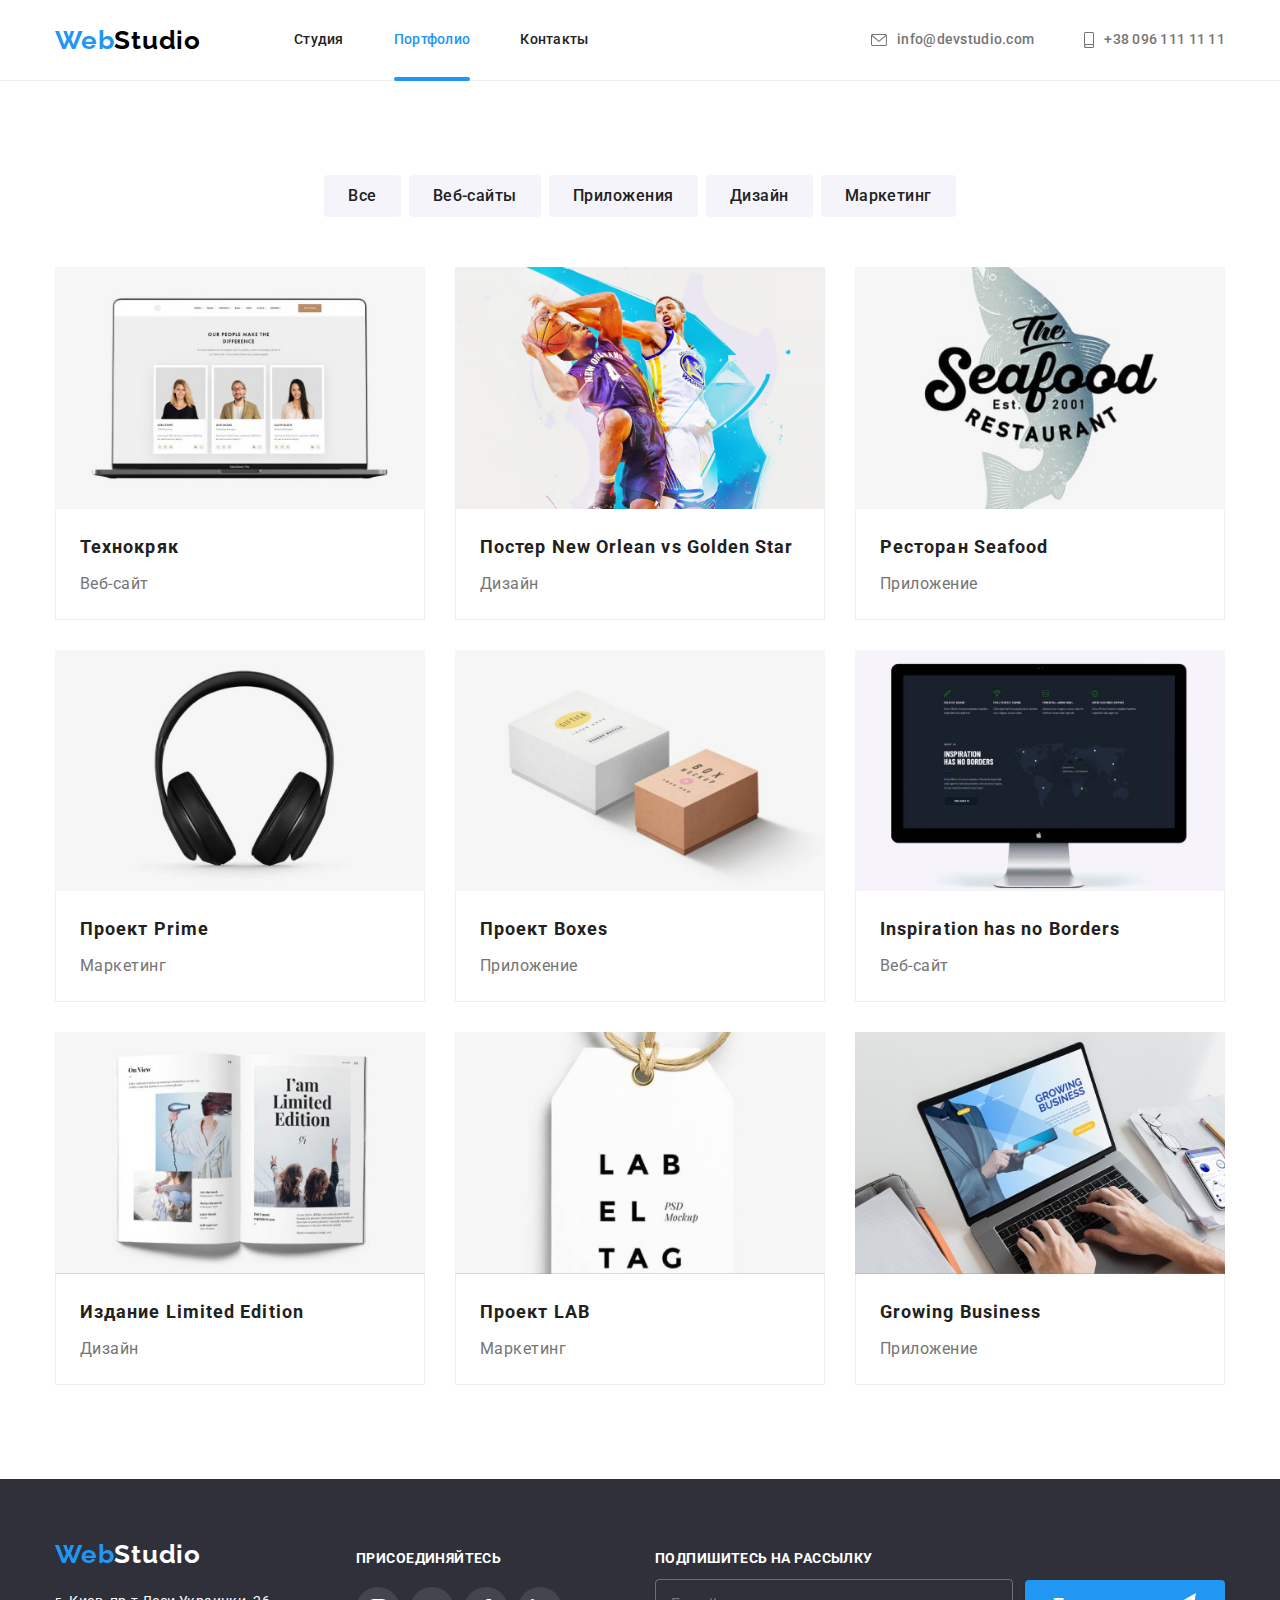
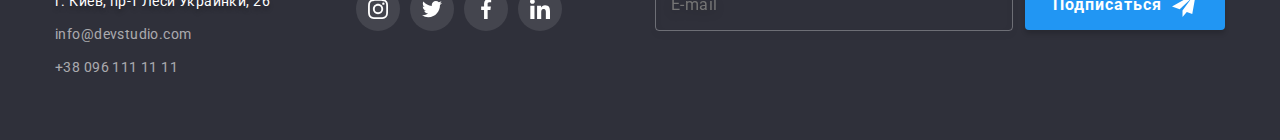
==== commit 518bfded: "." ====
--- a/Portfolio.html
+++ b/Portfolio.html
@@ -166,20 +166,20 @@
               <picture>
                 <source media="(max-width: 767px)"
                 srcset="./image/Portfolio/img1@1x_M.jpg 1x, 
-                ./image/Portfolio/img1@1x_M.jpg 2x"
+                ./image/Portfolio/img1@2x_M.jpg 2x"
                 >
                 <source media="(min-width: 768px)"
                 srcset="./image/Portfolio/img1@1x_T.jpg 1x, 
-                ./image/Portfolio/img1@1x_T.jpg 2x"
+                ./image/Portfolio/img1@2x_T.jpg 2x"
                 >
 
                 <source media="(min-width: 1200px)"
                 srcset="./image/Portfolio/img1@1x_D.jpg 1x, 
-                ./image/Portfolio/img1@1x_D.jpg 2x"
+                ./image/Portfolio/img1@2x_D.jpg 2x"
                 >
             </picture>
                 <img 
-                src="./image/Portfolio/img1@1x.jpg" 
+                src="./image/Portfolio/img1@1x_M.jpg" 
                 alt="ноутбук" 
                 width="370" />
 
--- a/css/main.min.css
+++ b/css/main.min.css
@@ -1 +1 @@
-body{font-family:"Roboto",sans-serif}.no-scroll{overflow:hidden}ul{list-style:none}a{text-decoration:none;color:#212121}img{display:block;width:100%;height:auto}.container{width:480px;padding-right:15px;padding-left:15px;margin-right:auto;margin-left:auto}@media screen and (min-width: 768px){.container{width:768px}}@media screen and (min-width: 1200px){.container{width:1200px}}.visually-hidden{position:absolute;width:1px;height:1px;margin:-1px;border:0;padding:0;white-space:nowrap;-webkit-clip-path:inset(100%);clip-path:inset(100%);clip:rect(0 0 0 0);overflow:hidden}.backdrop{position:fixed;top:0;left:0;width:100%;height:100%;background-color:rgba(0,0,0,.2);-webkit-transition:opacity 250ms cubic-bezier(0.4, 0, 0.2, 1),visibility 250ms cubic-bezier(0.4, 0, 0.2, 1);transition:opacity 250ms cubic-bezier(0.4, 0, 0.2, 1),visibility 250ms cubic-bezier(0.4, 0, 0.2, 1)}.backdrop.is-hidden{opacity:0;visibility:hidden;pointer-events:none}.modal{position:absolute;top:13%;left:3%;-webkit-transform:scale(1) rotate(0);transform:scale(1) rotate(0);width:450px;background-color:#fff;-webkit-box-shadow:0px 1px 3px rgba(0,0,0,.12),0px 1px 1px rgba(0,0,0,.14),0px 2px 1px rgba(0,0,0,.2);box-shadow:0px 1px 3px rgba(0,0,0,.12),0px 1px 1px rgba(0,0,0,.14),0px 2px 1px rgba(0,0,0,.2);border-radius:4px;-webkit-transition:1000ms;transition:1000ms;padding:40px}@media screen and (min-width: 768px){.modal{top:50%;left:50%;-webkit-transform:translate(-50%, -50%);transform:translate(-50%, -50%)}}@media screen and (min-width: 1200px){.modal{width:528px;top:50%;left:50%;-webkit-transform:translate(-50%, -50%);transform:translate(-50%, -50%)}}.backdrop.is-hidden>.modal{-webkit-transform:translate(-50%, -50%) scale(0.2) rotate(45deg);transform:translate(-50%, -50%) scale(0.2) rotate(45deg)}.backdrop.is-hidden>.modal{-webkit-transform:scale(0.2) rotate(45deg);transform:scale(0.2) rotate(45deg)}.modal-close-btn{position:absolute;padding:6px;top:8px;right:8px;background-color:#fff;border:1px solid rgba(0,0,0,.1);border-radius:50%;display:-webkit-box;display:-ms-flexbox;display:flex;-webkit-box-pack:center;-ms-flex-pack:center;justify-content:center;-webkit-box-align:center;-ms-flex-align:center;align-items:center;cursor:pointer;width:33px;height:33px;-webkit-transition:fill 250ms cubic-bezier(0.4, 0, 0.2, 1);transition:fill 250ms cubic-bezier(0.4, 0, 0.2, 1)}.modal-close-btn:hover .modal-close-btn{fill:#2196f3}.modal-close-svg{position:absolute}.register-form{margin-top:12px}.modal-title{font-weight:700;font-size:20px;line-height:1.15;text-align:center;letter-spacing:.03em;color:var(--main-text-color)}.modal-form{display:-webkit-box;display:-ms-flexbox;display:flex;-webkit-box-orient:vertical;-webkit-box-direction:normal;-ms-flex-direction:column;flex-direction:column;gap:10px}.modal-label{display:block}.modal-span{font-weight:400;font-size:12px;line-height:1.16;letter-spacing:.01em;color:#757575;display:block;text-align:left;margin-bottom:4px}.modal-svg-holder{position:relative;-webkit-transition:fill 250ms cubic-bezier(0.4, 0, 0.2, 1);transition:fill 250ms cubic-bezier(0.4, 0, 0.2, 1)}.modal-svg-holder:focus-within{fill:#2196f3}.modal-input{border:1px solid rgba(33,33,33,.2);border-radius:4px;height:40px;width:100%;padding-left:43px;margin-bottom:10px;outline:none;font-size:12px;color:var(--secondary-text-color);-webkit-transition:border 250ms cubic-bezier(0.4, 0, 0.2, 1);transition:border 250ms cubic-bezier(0.4, 0, 0.2, 1)}.modal-input:focus-within{border-color:#2196f3}.modal-svg{position:absolute;bottom:45%;left:3%}.modal-textarea{display:block;width:100%;height:120px;resize:none;border-radius:4px;border:1px solid rgba(33,33,33,.2);padding:10px;font-weight:400;font-size:12px;line-height:1.16;letter-spacing:.01em;outline:none;color:var(--secondary-text-color)}.modal-textarea:-moz-placeholder-shown{color:rgba(117,117,117,.5)}.modal-textarea:-ms-input-placeholder{color:rgba(117,117,117,.5)}.modal-textarea:placeholder-shown{color:rgba(117,117,117,.5)}.modal-textarea:focus-within{border-color:#2196f3}.text-span{font-weight:400;font-size:12px;line-height:1.16;letter-spacing:.03em;color:var(--secondary-text-color);-webkit-user-select:none;-moz-user-select:none;-ms-user-select:none;user-select:none}@media screen and (min-width: 1200px){.text-span{font-size:14px;line-height:1.71}}.agreement{display:-webkit-box;display:-ms-flexbox;display:flex;-webkit-box-pack:center;-ms-flex-pack:center;justify-content:center;-webkit-box-align:center;-ms-flex-align:center;align-items:center;gap:7px;margin-top:15px}@media screen and (min-width: 1200px){.agreement{gap:8px}}.check{opacity:0;-webkit-transition:opacity 250ms cubic-bezier(0.4, 0, 0.2, 1);transition:opacity 250ms cubic-bezier(0.4, 0, 0.2, 1)}.modal-checkbox:checked+.register-svg .check{opacity:1}.modal-checkbox:checked+.register-svg .uncheck{opacity:0}.agreement-link{font-weight:400;font-size:12px;line-height:1.16;letter-spacing:.03em;-webkit-text-decoration-line:underline;text-decoration-line:underline;color:#2196f3;text-underline-position:under}@media screen and (min-width: 1200px){.agreement-link{font-size:14px;line-height:1.71}}.modal-btn{background:#2196f3;-webkit-box-shadow:0px 4px 4px rgba(0,0,0,.15);box-shadow:0px 4px 4px rgba(0,0,0,.15);border-radius:4px;border-color:rgba(0,0,0,0);font-weight:700;font-size:16px;line-height:1.87;letter-spacing:.06em;color:#fff;width:200px;padding:10px 52px;cursor:pointer;display:block;margin:0 auto;margin-top:30px}.mobile_menu{position:fixed;top:0;left:0;z-index:100;background-color:#fff;width:100%;height:100%;padding-top:20px;padding-left:40px;-webkit-transform:translateX(100%);transform:translateX(100%);-webkit-transition:-webkit-transform 250ms cubic-bezier(0.4, 0, 0.2, 1);transition:-webkit-transform 250ms cubic-bezier(0.4, 0, 0.2, 1);transition:transform 250ms cubic-bezier(0.4, 0, 0.2, 1);transition:transform 250ms cubic-bezier(0.4, 0, 0.2, 1), -webkit-transform 250ms cubic-bezier(0.4, 0, 0.2, 1)}.mobile_menu.is-open{-webkit-transform:translateX(0);transform:translateX(0)}@media screen and (min-width: 768px){.mobile_menu{display:none}}.mobile_menu__button--close{background-color:rgba(0,0,0,0);border:none;margin-left:370px;margin-right:15px;display:inline-block;padding:0}.mobile_menu__button--close:hover .mobile_menu__icon--close,.mobile_menu__button--close:focus .mobile_menu__icon--close{fill:#2196f3}.mobile-nav{padding:0;margin:0}.mobile-nav__item{margin-bottom:32px}.mobile-nav__item:last-child{margin-bottom:302px}.mobile-nav__link{font-weight:500;font-size:40px;line-height:1.17;text-align:center;letter-spacing:.02em;color:#212121}.mobile-nav__link:last-child{margin-bottom:0}.mobile-nav__link--curent{color:#2196f3}.mobile-nav__link:hover,.mobile-nav__link:focus{color:#2196f3}.mobile_contacts{padding:0;margin:0}.mobile_contacts__item{font-weight:500;font-size:40px;line-height:1.17;letter-spacing:.02em}.mobile_contacts__item:first-child{font-weight:500;font-size:34px;line-height:1.17;letter-spacing:.02em;color:#2196f3;margin-bottom:32px}.mobile_contacts__item:last-child{font-weight:500;font-size:24px;line-height:1.16;letter-spacing:.02em;color:#757575;margin-bottom:64px}.mobile_contacts__link{color:currentColor}.mobile_contacts__link:hover,.mobile_contacts__link:focus{color:#2196f3}.social_list{display:-webkit-box;display:-ms-flexbox;display:flex;gap:10px;padding:0;margin:0}.socisl_list__item{font-weight:500;font-size:18px;line-height:1.22;letter-spacing:.02em;color:#2196f3;padding-right:10px;border-right:1px solid rgba(33,33,33,.2)}.socisl_list__item:last-child{border-right:none}.socisl_list__link{color:currentColor}.header{border-bottom:1px solid #eee}.header-container{width:100%;padding-top:16px;padding-right:10px;padding-bottom:16px}@media screen and (min-width: 768px){.header-container{display:-webkit-box;display:-ms-flexbox;display:flex;-webkit-box-align:center;-ms-flex-align:center;align-items:center;padding-top:0;padding-bottom:0;padding-right:15px}}.logo{font-family:"Raleway";font-style:normal;font-weight:700;font-size:24px;line-height:1.16;letter-spacing:.03em;text-decoration:none}@media screen and (min-width: 1200px){.logo{font-size:26px;line-height:1.19}}.logo--blue{color:#2196f3}.logo--white{color:#000}.mobile_menu__button--open{position:absolute;top:8px;right:10px;background-color:rgba(0,0,0,0);border:none;padding:0;display:-webkit-inline-box;display:-ms-inline-flexbox;display:inline-flex}.mobile_menu__button--open:hover .mobile_menu__icon--open,.mobile_menu__button--open:focus .mobile_menu__icon--open{fill:#2196f3}@media screen and (min-width: 768px){.mobile_menu__button--open{display:none}}@media screen and (min-width: 320px)and (max-width: 767px){.nav{display:none}}@media screen and (min-width: 320px)and (max-width: 767px)and (min-width: 768px){.nav{display:-webkit-box;display:-ms-flexbox;display:flex;-webkit-box-align:center;-ms-flex-align:center;align-items:center}}.main-nav{display:-webkit-box;display:-ms-flexbox;display:flex;margin-top:0;margin-bottom:0;padding-left:0}.main-nav__item{margin-left:50px}@media screen and (min-width: 768px){.main-nav__item:first-child{margin-left:88px}}@media screen and (min-width: 1200px){.main-nav__item:first-child{margin-left:93px}}.main-nav__link{position:relative;display:block;color:#212121;font-style:normal;font-weight:500;font-size:14px;line-height:1.14;letter-spacing:.02em;padding-top:32px;padding-bottom:32px;-webkit-transition-property:color;transition-property:color;-webkit-transition-duration:250ms;transition-duration:250ms;-webkit-transition-timing-function:cubic-bezier(0.4, 0, 0.2, 1);transition-timing-function:cubic-bezier(0.4, 0, 0.2, 1)}.main-nav__link:hover,.main-nav__link:focus{color:#2196f3}.main-nav__link--curent{color:#2196f3}.main-nav__link--curent::after{position:absolute;bottom:-1px;content:"";width:100%;height:4px;background:#2196f3;border-radius:2px;display:block}@media screen and (min-width: 320px)and (max-width: 767px){.secondsry-nav{display:none}}@media screen and (min-width: 768px){.secondsry-nav{display:-webkit-box;display:-ms-flexbox;display:flex;margin-left:auto}}.secondsry-nav__list{padding:0;margin:0}@media screen and (min-width: 768px){.secondsry-nav__list{display:-webkit-box;display:-ms-flexbox;display:flex;-webkit-box-align:start;-ms-flex-align:start;align-items:flex-start;-webkit-box-orient:vertical;-webkit-box-direction:normal;-ms-flex-direction:column;flex-direction:column;gap:10px}}@media screen and (min-width: 1200px){.secondsry-nav__list{display:-webkit-box;display:-ms-flexbox;display:flex;gap:50px;-webkit-box-orient:horizontal;-webkit-box-direction:normal;-ms-flex-direction:row;flex-direction:row;padding-left:0;margin-top:0;margin-bottom:0}}@media screen and (min-width: 1200px){.secondsry-nav__item{display:-webkit-box;display:-ms-flexbox;display:flex;-webkit-box-pack:center;-ms-flex-pack:center;justify-content:center;-webkit-box-align:center;-ms-flex-align:center;align-items:center}}.secondary-nav__link{color:#757575;text-decoration:none;-webkit-transition-property:color;transition-property:color;-webkit-transition-duration:250ms;transition-duration:250ms;-webkit-transition-timing-function:cubic-bezier(0.4, 0, 0.2, 1);transition-timing-function:cubic-bezier(0.4, 0, 0.2, 1)}.secondary-nav__link:hover,.secondary-nav__link:focus{color:#2196f3}.secondary-nav__link:hover,.secondary-nav__link:focus .secondary-nav__icon{fill:currentColor}@media screen and (min-width: 768px){.secondary-nav__link{font-weight:500;font-size:12px;line-height:1.16;letter-spacing:.02em}}@media screen and (min-width: 1200px){.secondary-nav__link{padding-top:32px;padding-bottom:32px;font-weight:500;font-size:14px;line-height:1.14;letter-spacing:.02em;display:-webkit-box;display:-ms-flexbox;display:flex;-webkit-box-pack:center;-ms-flex-pack:center;justify-content:center;-webkit-box-align:center;-ms-flex-align:center;align-items:center}}.secondary-nav__icon{fill:currentColor;margin-right:10px;display:inline-block}.hero{display:block;background-color:rgba(47,48,58,.4);background-image:-webkit-gradient(linear, left top, right top, from(rgba(47, 48, 58, 0.4)), to(rgba(47, 48, 58, 0.4))),url(../image/background/bg_hero.jpg);background-image:linear-gradient(to right, rgba(47, 48, 58, 0.4), rgba(47, 48, 58, 0.4)),url(../image/background/bg_hero.jpg);background-repeat:no-repeat;background-size:cover;text-align:center;margin-right:auto;margin-left:auto;padding-top:118px;padding-right:0;padding-bottom:118px;padding-left:0}@media screen and (min-width: 768px){.hero{max-width:768px}}@media screen and (min-width: 1200px){.hero{max-width:1600px;padding-top:200px;padding-right:0;padding-bottom:200px;padding-left:0}}.hero__title{color:#fff;font-weight:900;line-height:1.62;text-align:center;letter-spacing:.06em;text-transform:uppercase;margin-top:0;margin-bottom:30px}@media screen and (min-width: 1200px){.hero__title{font-size:44px;line-height:1.36}}.hero__button{font-family:inherit;font-style:normal;font-weight:700;font-size:16px;line-height:1.87;display:inline-block;text-align:center;letter-spacing:.06em;color:#fff;background-color:#2196f3;cursor:pointer;border-radius:5px;border-color:rgba(0,0,0,0);min-width:200px;padding:10px 32px}.benefits{padding-top:60px}@media screen and (min-width: 1200px){.benefits{padding-top:94px}}.benefits_list{padding:0;margin:0}@media screen and (min-width: 768px){.benefits_list{display:-webkit-box;display:-ms-flexbox;display:flex;gap:30px;-ms-flex-wrap:wrap;flex-wrap:wrap}}@media screen and (min-width: 1200px){.benefits_list{display:-webkit-box;display:-ms-flexbox;display:flex;-ms-flex-wrap:nowrap;flex-wrap:nowrap;-webkit-box-pack:justify;-ms-flex-pack:justify;justify-content:space-between;padding-left:0;margin-top:0;margin-bottom:0}}.benefits_item{-ms-flex-preferred-size:450px;flex-basis:450px;margin-bottom:30px}.benefits_item:last-child{margin-bottom:60px}@media screen and (min-width: 768px){.benefits_item{-ms-flex-preferred-size:354px;flex-basis:354px;margin-bottom:0}}@media screen and (min-width: 1200px){.benefits_item{-ms-flex-preferred-size:270px;flex-basis:270px}}.benefits_icon{width:450px;height:120px;background-color:#f5f4fa;border-radius:4px;display:-webkit-box;display:-ms-flexbox;display:flex;-webkit-box-pack:center;-ms-flex-pack:center;justify-content:center;-webkit-box-align:center;-ms-flex-align:center;align-items:center;margin-bottom:30px}@media screen and (min-width: 768px){.benefits_icon{width:354px;margin-bottom:0}}@media screen and (min-width: 1200px){.benefits_icon{width:270px}}.benefits_title{color:#212121;font-style:normal;font-weight:700;font-size:14px;line-height:1.14;letter-spacing:.03em;text-transform:uppercase;margin-top:0;margin-bottom:10px;text-align:center}@media screen and (min-width: 768px){.benefits_title{text-align:start}}.benefits_text{color:#757575;font-style:normal;font-weight:400;font-size:14px;line-height:1.71;letter-spacing:.03em;margin-top:0;margin-bottom:0}.specialization{display:none;padding-top:94px;padding-bottom:94px}@media screen and (min-width: 1200px){.specialization{display:contents}}.specialization_title{color:#212121;font-style:normal;font-weight:700;font-size:36px;line-height:1.16;text-align:center;letter-spacing:.03em;margin-top:0;margin-bottom:50px}.specialization_list{display:-webkit-box;display:-ms-flexbox;display:flex;-webkit-box-pack:justify;-ms-flex-pack:justify;justify-content:space-between;padding-left:0;gap:30px;margin-top:0;margin-bottom:0}.specialization_uppertitle_wrap{position:relative}.specialization_uppertitle{position:absolute;bottom:0;width:100%;margin:0;font-weight:700;font-size:14px;line-height:1.14;text-align:center;letter-spacing:.03em;text-transform:uppercase;color:#fff;background-color:rgba(47,48,58,.8);padding-top:28px;padding-bottom:28px}.team{background-color:#f5f4fa;padding-top:60px;padding-bottom:60px}@media screen and (min-width: 1200px){.team{padding-top:94px;padding-bottom:94px}}.team_title{color:var(--main-text-color);font-weight:700;font-size:28px;line-height:1.16;text-align:center;letter-spacing:.03em;margin-top:0;margin-bottom:30px}@media screen and (min-width: 1200px){.team_title{font-size:36px;margin-bottom:50px}}.team_list{padding:0;margin:0}@media screen and (min-width: 768px){.team_list{display:-webkit-box;display:-ms-flexbox;display:flex;-ms-flex-wrap:wrap;flex-wrap:wrap;gap:30px;-ms-flex-pack:distribute;justify-content:space-around}}@media screen and (min-width: 1200px){.team_list{display:-webkit-box;display:-ms-flexbox;display:flex;-ms-flex-wrap:nowrap;flex-wrap:nowrap}}.team_item{margin-bottom:30px}.team_item:last-child{margin-bottom:0}@media screen and (min-width: 768px){.team_item{-ms-flex-preferred-size:calc((100% - 30px)/2);flex-basis:calc((100% - 30px)/2);margin-bottom:0}}.team_card{background:#fff;-webkit-box-shadow:0px 1px 3px rgba(0,0,0,.12),0px 1px 1px rgba(0,0,0,.14),0px 2px 1px rgba(0,0,0,.2);box-shadow:0px 1px 3px rgba(0,0,0,.12),0px 1px 1px rgba(0,0,0,.14),0px 2px 1px rgba(0,0,0,.2);border-radius:0px 0px 4px 4px}.team_name_wrap{padding-top:30px;padding-bottom:30px;text-align:center}.team_name{color:#212121;font-style:normal;font-weight:500;font-size:16px;line-height:1.18;letter-spacing:.03em;margin-top:0;margin-bottom:10px}.team_position{color:#757575;font-style:normal;font-weight:400;font-size:16px;line-height:1.18;letter-spacing:.03em;margin-top:0;margin-bottom:16px}.social-list{display:-webkit-box;display:-ms-flexbox;display:flex;gap:10px;-webkit-box-pack:center;-ms-flex-pack:center;justify-content:center;padding-left:0;margin-top:0;margin-bottom:0}.social_link{width:44px;height:44px;color:#afb1b8;border-radius:50%;display:-webkit-box;display:-ms-flexbox;display:flex;-webkit-box-pack:center;-ms-flex-pack:center;justify-content:center;-webkit-box-align:center;-ms-flex-align:center;align-items:center;-webkit-transition:color 250ms cubic-bezier(0.4, 0, 0.2, 1),background 250ms cubic-bezier(0.4, 0, 0.2, 1);transition:color 250ms cubic-bezier(0.4, 0, 0.2, 1),background 250ms cubic-bezier(0.4, 0, 0.2, 1)}.social_link:hover,.social_link:focus{background-color:#2196f3;color:#fff}.social_icon{fill:currentColor}.social_icon:hover,.social_icon:focus .social_icon{fill:currentColor}.clients{padding-top:60px;padding-bottom:60px}@media screen and (min-width: 1200px){.clients{padding-top:94px;padding-bottom:94px}}.clients-title{color:var(--main-text-color);font-weight:700;font-size:28px;line-height:1.16;text-align:center;letter-spacing:.03em;margin-top:0;margin-bottom:30px}@media screen and (min-width: 1200px){.clients-title{font-size:36px;margin-bottom:50px}}.clients-list{margin:0;padding:0;display:-webkit-box;display:-ms-flexbox;display:flex;-ms-flex-wrap:wrap;flex-wrap:wrap;gap:30px}@media screen and (min-width: 1200px){.clients-list{-ms-flex-wrap:nowrap;flex-wrap:nowrap}}.clients-list-item{-ms-flex-preferred-size:calc((100% - 30px)/2);flex-basis:calc((100% - 30px)/2);display:-webkit-box;display:-ms-flexbox;display:flex;-webkit-box-pack:center;-ms-flex-pack:center;justify-content:center;text-align:center}@media screen and (min-width: 768px){.clients-list-item{-ms-flex-preferred-size:calc((100% - 60px)/3);flex-basis:calc((100% - 60px)/3)}}.clients-link{display:-webkit-box;display:-ms-flexbox;display:flex;-webkit-box-pack:center;-ms-flex-pack:center;justify-content:center;-webkit-box-align:center;-ms-flex-align:center;align-items:center;border-radius:4px;width:210px;height:92px;border:1px solid #afb1b8;color:#afb1b8;-webkit-transition:color 250ms cubic-bezier(0.4, 0, 0.2, 1),border 250ms cubic-bezier(0.4, 0, 0.2, 1);transition:color 250ms cubic-bezier(0.4, 0, 0.2, 1),border 250ms cubic-bezier(0.4, 0, 0.2, 1)}.clients-link:active{color:#2196f3}.clients-link:hover,.clients-link:focus{border:1px solid #2196f3;color:#2196f3}@media screen and (min-width: 768px){.clients-link{width:100%}}@media screen and (min-width: 1200px){.clients-link{width:170px}}.clients-logo{fill:currentColor}.clients-logo .clients-link:hover,.clients-link:focus .clients-logo{fill:currentColor}.portfolio{padding-top:60px;padding-bottom:60px}@media screen and (min-width: 1200px){.portfolio{padding-top:94px;padding-bottom:94px}}.btn-list{display:-webkit-box;display:-ms-flexbox;display:flex;-ms-flex-wrap:wrap;flex-wrap:wrap;-webkit-box-align:start;-ms-flex-align:start;align-items:flex-start;padding:0;margin:0}@media screen and (min-width: 768px){.btn-list{display:-webkit-box;display:-ms-flexbox;display:flex;-webkit-box-pack:center;-ms-flex-pack:center;justify-content:center;margin-top:0;margin-bottom:50px;padding-left:0}}.portfolio-btn{color:#212121;background-color:#f5f4fa;font-style:normal;font-weight:500;font-size:16px;line-height:1.62;text-align:center;letter-spacing:.03em;border-radius:4px;border-color:rgba(0,0,0,0);padding:6px 22px;cursor:pointer;-webkit-transition:color 250ms cubic-bezier(0.4, 0, 0.2, 1),background 250ms cubic-bezier(0.4, 0, 0.2, 1);transition:color 250ms cubic-bezier(0.4, 0, 0.2, 1),background 250ms cubic-bezier(0.4, 0, 0.2, 1)}.portfolio-btn:hover,.portfolio-btn:focus{background-color:#2196f3;color:#fff}.btn-list-item{margin-left:8px;margin-bottom:15px}.btn-list-item:first-child{margin-left:0}.btn-list-item:nth-last-child(-n+2){margin-bottom:0}@media screen and (min-width: 768px){.btn-list-item{margin-bottom:0}}.portfolio-card-list{padding:0;margin-top:40px;margin-bottom:0}@media screen and (min-width: 768px){.portfolio-card-list{margin-top:30px;display:-webkit-box;display:-ms-flexbox;display:flex;-ms-flex-wrap:wrap;flex-wrap:wrap;gap:30px;padding:0;margin:0}}.portfolio-card{margin-bottom:30px}.portfolio-card:last-child{margin-bottom:0}.portfolio-card:hover{-webkit-box-shadow:0px 1px 1px rgba(0,0,0,.12),0px 4px 4px rgba(0,0,0,.06),1px 4px 6px rgba(0,0,0,.16);box-shadow:0px 1px 1px rgba(0,0,0,.12),0px 4px 4px rgba(0,0,0,.06),1px 4px 6px rgba(0,0,0,.16)}@media screen and (min-width: 768px){.portfolio-card{margin-bottom:0;-ms-flex-preferred-size:calc((100% - 30px)/2);flex-basis:calc((100% - 30px)/2)}}@media screen and (min-width: 1200px){.portfolio-card{-ms-flex-preferred-size:370px;flex-basis:370px}}.portfolio-hover-div{position:relative;overflow:hidden}.overlay{position:absolute;bottom:0;left:0;display:block;-webkit-transform:translateY(100%);transform:translateY(100%);background-color:rgba(33,150,243,.9);width:100%;height:100%;-webkit-transition:-webkit-transform 250ms cubic-bezier(0.4, 0, 0.2, 1);transition:-webkit-transform 250ms cubic-bezier(0.4, 0, 0.2, 1);transition:transform 250ms cubic-bezier(0.4, 0, 0.2, 1);transition:transform 250ms cubic-bezier(0.4, 0, 0.2, 1), -webkit-transform 250ms cubic-bezier(0.4, 0, 0.2, 1)}.portfolio-card:hover .overlay{cursor:pointer;-webkit-transform:translateY(0%);transform:translateY(0%)}.portfolio-hover-title{margin:0;padding-top:63px;padding-right:24px;padding-bottom:63px;padding-left:24px;font-weight:400;font-size:18px;line-height:1.55;letter-spacing:.03em;color:#fff}.portfolio-hover-title:hover{opacity:1}.portfolio-title-div{border:1px solid #eee;border-top:none;padding-top:20px;padding-right:24px;padding-bottom:20px;padding-left:24px}@media screen and (min-width: 768px)and (max-width: 1199px){.fc{padding-bottom:56px}}.portfolio-title{color:#212121;font-weight:700;font-size:18px;line-height:2;letter-spacing:.06em;margin-top:0;margin-bottom:4px}.portfolio-category{color:#757575;font-weight:400;font-size:16px;line-height:1.87;letter-spacing:.03em;margin-top:0;margin-bottom:0}.footer{background-color:#2f303a;padding-top:60px;padding-bottom:60px}.footer-container{display:-webkit-box;display:-ms-flexbox;display:flex;-webkit-box-orient:vertical;-webkit-box-direction:normal;-ms-flex-direction:column;flex-direction:column;margin-left:0;margin-bottom:60px}@media screen and (min-width: 768px){.footer-container{width:232px;margin-left:61px}}@media screen and (min-width: 1200px){.footer-container{margin-bottom:0;width:100%;margin-left:0}}.footer-block{text-align:center;display:-webkit-box;display:-ms-flexbox;display:flex;-webkit-box-orient:vertical;-webkit-box-direction:normal;-ms-flex-direction:column;flex-direction:column}@media screen and (min-width: 768px)and (max-width: 1199px){.footer-block{position:relative}}@media screen and (min-width: 1200px){.footer-block{-webkit-box-orient:horizontal;-webkit-box-direction:normal;-ms-flex-direction:row;flex-direction:row;-webkit-box-align:baseline;-ms-flex-align:baseline;align-items:baseline;gap:70px;text-align:initial}}.logo-first-word{color:#2196f3}.logo-white-word{color:#fff}.adress{color:#fff;text-shadow:0px 4px 4px rgba(0,0,0,.25);font-style:normal;font-weight:400;font-size:14px;line-height:1.71;letter-spacing:.03em;margin-top:20px;margin-bottom:9px;-webkit-transition:color 250ms cubic-bezier(0.4, 0, 0.2, 1);transition:color 250ms cubic-bezier(0.4, 0, 0.2, 1)}.adress:hover,.adress:focus{color:#2196f3}.footer-contact-link{color:rgba(255,255,255,.6);font-style:normal;font-weight:400;font-size:14px;line-height:1.71;letter-spacing:.03em;text-decoration:none;margin-bottom:9px;-webkit-transition:color 250ms cubic-bezier(0.4, 0, 0.2, 1);transition:color 250ms cubic-bezier(0.4, 0, 0.2, 1)}.footer-contact-link:hover,.footer-contact-link:focus{color:#2196f3}.footer-contact-link:last-child{margin-bottom:0}@media screen and (min-width: 768px)and (max-width: 1199px){.footer-wrap{position:absolute;right:13%;top:0}}.footer-title{font-weight:700;font-size:14px;line-height:1.14;letter-spacing:.03em;text-transform:uppercase;color:#fff;margin-top:0;margin-bottom:20px}.footer_social_list{display:-webkit-box;display:-ms-flexbox;display:flex;gap:10px;padding:0;-webkit-box-pack:center;-ms-flex-pack:center;justify-content:center;margin-bottom:60px;margin-top:0}@media screen and (min-width: 768px){.footer_social_list{margin-bottom:0}}@media screen and (min-width: 1200px){.footer_social_list{-webkit-box-pack:start;-ms-flex-pack:start;justify-content:flex-start;margin-bottom:0}}.footer-social-link{width:44px;height:44px;color:#afb1b8;background:rgba(255,255,255,.1);border-radius:50%;display:-webkit-box;display:-ms-flexbox;display:flex;-webkit-box-pack:center;-ms-flex-pack:center;justify-content:center;-webkit-box-align:center;-ms-flex-align:center;align-items:center;-webkit-transition:color 250ms cubic-bezier(0.4, 0, 0.2, 1),background 250ms cubic-bezier(0.4, 0, 0.2, 1);transition:color 250ms cubic-bezier(0.4, 0, 0.2, 1),background 250ms cubic-bezier(0.4, 0, 0.2, 1)}.footer-social-link:hover,.footer-social-link:focus{background-color:#2196f3;color:#fff}.social-link-svg{fill:#fff}.social-link-svg .footer-social-link:hover,.footer-social-link:focus .social-link-svg{fill:currentColor}@media screen and (min-width: 1200px){.subscribe-form{margin-left:23px}}.subscribe-form-title{font-weight:700;font-size:14px;line-height:1.14px;letter-spacing:.03em;text-transform:uppercase;color:#fff;margin:0;display:block;margin-bottom:20px}@media screen and (min-width: 1200px){.subscribe-form-div{display:-webkit-box;display:-ms-flexbox;display:flex;-webkit-box-align:baseline;-ms-flex-align:baseline;align-items:baseline;gap:12px}}.subscribe-form-input{border:1px solid rgba(255,255,255,.3);-webkit-filter:drop-shadow(0px 4px 4px rgba(0, 0, 0, 0.15));filter:drop-shadow(0px 4px 4px rgba(0, 0, 0, 0.15));border-radius:4px;background-color:rgba(0,0,0,0);color:rgba(255,255,255,.6);font-weight:400;font-size:16px;line-height:1.25;letter-spacing:.03em;padding:15px;width:450px;display:-webkit-inline-box;display:-ms-inline-flexbox;display:inline-flex;outline:none;margin-bottom:20px}@media screen and (min-width: 1200px){.subscribe-form-input{width:358px;margin-bottom:0}}.submit-form-btn{font-weight:700;font-size:16px;line-height:1.88;display:-webkit-box;display:-ms-flexbox;display:flex;-webkit-box-align:center;-ms-flex-align:center;align-items:center;text-align:center;letter-spacing:.06em;color:#fff;padding:10px 28px;background-color:#2196f3;-webkit-box-shadow:0px 4px 4px rgba(0,0,0,.15);box-shadow:0px 4px 4px rgba(0,0,0,.15);border-radius:4px;border:none;cursor:pointer;width:200px;height:50px;margin-right:auto;margin-left:auto}@media screen and (min-width: 1200px){.submit-form-btn{margin-right:0;margin-left:0}}.subscribe-form-svg{margin-left:10px}/*# sourceMappingURL=main.min.css.map */+body{font-family:"Roboto",sans-serif}.no-scroll{overflow:hidden}ul{list-style:none}a{text-decoration:none;color:#212121}img{display:block;width:100%;height:auto}.container{width:480px;padding-right:15px;padding-left:15px;margin-right:auto;margin-left:auto}@media screen and (min-width: 768px){.container{width:768px}}@media screen and (min-width: 1200px){.container{width:1200px}}.visually-hidden{position:absolute;width:1px;height:1px;margin:-1px;border:0;padding:0;white-space:nowrap;-webkit-clip-path:inset(100%);clip-path:inset(100%);clip:rect(0 0 0 0);overflow:hidden}.backdrop{position:fixed;top:0;left:0;width:100%;height:100%;background-color:rgba(0,0,0,.2);-webkit-transition:opacity 250ms cubic-bezier(0.4, 0, 0.2, 1),visibility 250ms cubic-bezier(0.4, 0, 0.2, 1);transition:opacity 250ms cubic-bezier(0.4, 0, 0.2, 1),visibility 250ms cubic-bezier(0.4, 0, 0.2, 1)}.backdrop.is-hidden{opacity:0;visibility:hidden;pointer-events:none}.modal{position:absolute;top:13%;left:3%;-webkit-transform:scale(1) rotate(0);transform:scale(1) rotate(0);width:450px;background-color:#fff;-webkit-box-shadow:0px 1px 3px rgba(0,0,0,.12),0px 1px 1px rgba(0,0,0,.14),0px 2px 1px rgba(0,0,0,.2);box-shadow:0px 1px 3px rgba(0,0,0,.12),0px 1px 1px rgba(0,0,0,.14),0px 2px 1px rgba(0,0,0,.2);border-radius:4px;-webkit-transition:1000ms;transition:1000ms;padding:40px}@media screen and (min-width: 768px){.modal{top:50%;left:50%;-webkit-transform:translate(-50%, -50%);transform:translate(-50%, -50%)}}@media screen and (min-width: 1200px){.modal{width:528px;top:50%;left:50%;-webkit-transform:translate(-50%, -50%);transform:translate(-50%, -50%)}}.backdrop.is-hidden>.modal{-webkit-transform:translate(-50%, -50%) scale(0.2) rotate(45deg);transform:translate(-50%, -50%) scale(0.2) rotate(45deg)}.backdrop.is-hidden>.modal{-webkit-transform:scale(0.2) rotate(45deg);transform:scale(0.2) rotate(45deg)}.modal-close-btn{position:absolute;padding:6px;top:8px;right:8px;background-color:#fff;border:1px solid rgba(0,0,0,.1);border-radius:50%;display:-webkit-box;display:-ms-flexbox;display:flex;-webkit-box-pack:center;-ms-flex-pack:center;justify-content:center;-webkit-box-align:center;-ms-flex-align:center;align-items:center;cursor:pointer;width:33px;height:33px;-webkit-transition:fill 250ms cubic-bezier(0.4, 0, 0.2, 1);transition:fill 250ms cubic-bezier(0.4, 0, 0.2, 1)}.modal-close-btn:hover .modal-close-btn{fill:#2196f3}.modal-close-svg{position:absolute}.register-form{margin-top:12px}.modal-title{font-weight:700;font-size:20px;line-height:1.15;text-align:center;letter-spacing:.03em;color:var(--main-text-color)}.modal-form{display:-webkit-box;display:-ms-flexbox;display:flex;-webkit-box-orient:vertical;-webkit-box-direction:normal;-ms-flex-direction:column;flex-direction:column;gap:10px}.modal-label{display:block}.modal-span{font-weight:400;font-size:12px;line-height:1.16;letter-spacing:.01em;color:#757575;display:block;text-align:left;margin-bottom:4px}.modal-svg-holder{position:relative;-webkit-transition:fill 250ms cubic-bezier(0.4, 0, 0.2, 1);transition:fill 250ms cubic-bezier(0.4, 0, 0.2, 1)}.modal-svg-holder:focus-within{fill:#2196f3}.modal-input{border:1px solid rgba(33,33,33,.2);border-radius:4px;height:40px;width:100%;padding-left:43px;margin-bottom:10px;outline:none;font-size:12px;color:var(--secondary-text-color);-webkit-transition:border 250ms cubic-bezier(0.4, 0, 0.2, 1);transition:border 250ms cubic-bezier(0.4, 0, 0.2, 1)}.modal-input:focus-within{border-color:#2196f3}.modal-svg{position:absolute;bottom:45%;left:3%}.modal-textarea{display:block;width:100%;height:120px;resize:none;border-radius:4px;border:1px solid rgba(33,33,33,.2);padding:10px;font-weight:400;font-size:12px;line-height:1.16;letter-spacing:.01em;outline:none;color:var(--secondary-text-color)}.modal-textarea:-moz-placeholder-shown{color:rgba(117,117,117,.5)}.modal-textarea:-ms-input-placeholder{color:rgba(117,117,117,.5)}.modal-textarea:placeholder-shown{color:rgba(117,117,117,.5)}.modal-textarea:focus-within{border-color:#2196f3}.text-span{font-weight:400;font-size:12px;line-height:1.16;letter-spacing:.03em;color:var(--secondary-text-color);-webkit-user-select:none;-moz-user-select:none;-ms-user-select:none;user-select:none}@media screen and (min-width: 1200px){.text-span{font-size:14px;line-height:1.71}}.agreement{display:-webkit-box;display:-ms-flexbox;display:flex;-webkit-box-pack:center;-ms-flex-pack:center;justify-content:center;-webkit-box-align:center;-ms-flex-align:center;align-items:center;gap:7px;margin-top:15px}@media screen and (min-width: 1200px){.agreement{gap:8px}}.check{opacity:0;-webkit-transition:opacity 250ms cubic-bezier(0.4, 0, 0.2, 1);transition:opacity 250ms cubic-bezier(0.4, 0, 0.2, 1)}.modal-checkbox:checked+.register-svg .check{opacity:1}.modal-checkbox:checked+.register-svg .uncheck{opacity:0}.agreement-link{font-weight:400;font-size:12px;line-height:1.16;letter-spacing:.03em;-webkit-text-decoration-line:underline;text-decoration-line:underline;color:#2196f3;text-underline-position:under}@media screen and (min-width: 1200px){.agreement-link{font-size:14px;line-height:1.71}}.modal-btn{background:#2196f3;-webkit-box-shadow:0px 4px 4px rgba(0,0,0,.15);box-shadow:0px 4px 4px rgba(0,0,0,.15);border-radius:4px;border-color:rgba(0,0,0,0);font-weight:700;font-size:16px;line-height:1.87;letter-spacing:.06em;color:#fff;width:200px;padding:10px 52px;cursor:pointer;display:block;margin:0 auto;margin-top:30px}.mobile_menu{position:fixed;top:0;left:0;z-index:100;background-color:#fff;width:100%;height:100%;padding-top:20px;padding-left:40px;-webkit-transform:translateX(100%);transform:translateX(100%);-webkit-transition:-webkit-transform 250ms cubic-bezier(0.4, 0, 0.2, 1);transition:-webkit-transform 250ms cubic-bezier(0.4, 0, 0.2, 1);transition:transform 250ms cubic-bezier(0.4, 0, 0.2, 1);transition:transform 250ms cubic-bezier(0.4, 0, 0.2, 1), -webkit-transform 250ms cubic-bezier(0.4, 0, 0.2, 1)}.mobile_menu.is-open{-webkit-transform:translateX(0);transform:translateX(0)}@media screen and (min-width: 768px){.mobile_menu{display:none}}.mobile_menu__button--close{background-color:rgba(0,0,0,0);border:none;margin-left:370px;margin-right:15px;display:inline-block;padding:0}.mobile_menu__button--close:hover .mobile_menu__icon--close,.mobile_menu__button--close:focus .mobile_menu__icon--close{fill:#2196f3}.mobile-nav{padding:0;margin:0}.mobile-nav__item{margin-bottom:32px}.mobile-nav__item:last-child{margin-bottom:302px}.mobile-nav__link{font-weight:500;font-size:40px;line-height:1.17;text-align:center;letter-spacing:.02em;color:#212121}.mobile-nav__link:last-child{margin-bottom:0}.mobile-nav__link--curent{color:#2196f3}.mobile-nav__link:hover,.mobile-nav__link:focus{color:#2196f3}.mobile_contacts{padding:0;margin:0}.mobile_contacts__item{font-weight:500;font-size:40px;line-height:1.17;letter-spacing:.02em}.mobile_contacts__item:first-child{font-weight:500;font-size:34px;line-height:1.17;letter-spacing:.02em;color:#2196f3;margin-bottom:32px}.mobile_contacts__item:last-child{font-weight:500;font-size:24px;line-height:1.16;letter-spacing:.02em;color:#757575;margin-bottom:64px}.mobile_contacts__link{color:currentColor}.mobile_contacts__link:hover,.mobile_contacts__link:focus{color:#2196f3}.social_list{display:-webkit-box;display:-ms-flexbox;display:flex;gap:10px;padding:0;margin:0}.socisl_list__item{font-weight:500;font-size:18px;line-height:1.22;letter-spacing:.02em;color:#2196f3;padding-right:10px;border-right:1px solid rgba(33,33,33,.2)}.socisl_list__item:last-child{border-right:none}.socisl_list__link{color:currentColor}.header{border-bottom:1px solid #eee}.header-container{padding-top:16px;padding-right:10px;padding-bottom:16px}@media screen and (min-width: 768px){.header-container{display:-webkit-box;display:-ms-flexbox;display:flex;-webkit-box-align:center;-ms-flex-align:center;align-items:center;padding-top:0;padding-bottom:0;padding-right:15px}}.logo{font-family:"Raleway";font-style:normal;font-weight:700;font-size:24px;line-height:1.16;letter-spacing:.03em;text-decoration:none}@media screen and (min-width: 1200px){.logo{font-size:26px;line-height:1.19}}.logo--blue{color:#2196f3}.logo--white{color:#000}.mobile_menu__button--open{position:absolute;top:8px;right:10px;background-color:rgba(0,0,0,0);border:none;padding:0;display:-webkit-inline-box;display:-ms-inline-flexbox;display:inline-flex}.mobile_menu__button--open:hover .mobile_menu__icon--open,.mobile_menu__button--open:focus .mobile_menu__icon--open{fill:#2196f3}@media screen and (min-width: 768px){.mobile_menu__button--open{display:none}}@media screen and (min-width: 320px)and (max-width: 767px){.nav{display:none}}@media screen and (min-width: 320px)and (max-width: 767px)and (min-width: 768px){.nav{display:-webkit-box;display:-ms-flexbox;display:flex;-webkit-box-align:center;-ms-flex-align:center;align-items:center}}.main-nav{display:-webkit-box;display:-ms-flexbox;display:flex;margin-top:0;margin-bottom:0;padding-left:0}.main-nav__item{margin-left:50px}@media screen and (min-width: 768px){.main-nav__item:first-child{margin-left:88px}}@media screen and (min-width: 1200px){.main-nav__item:first-child{margin-left:93px}}.main-nav__link{position:relative;display:block;color:#212121;font-style:normal;font-weight:500;font-size:14px;line-height:1.14;letter-spacing:.02em;padding-top:32px;padding-bottom:32px;-webkit-transition-property:color;transition-property:color;-webkit-transition-duration:250ms;transition-duration:250ms;-webkit-transition-timing-function:cubic-bezier(0.4, 0, 0.2, 1);transition-timing-function:cubic-bezier(0.4, 0, 0.2, 1)}.main-nav__link:hover,.main-nav__link:focus{color:#2196f3}.main-nav__link--curent{color:#2196f3}.main-nav__link--curent::after{position:absolute;bottom:-1px;content:"";width:100%;height:4px;background:#2196f3;border-radius:2px;display:block}@media screen and (min-width: 320px)and (max-width: 767px){.secondsry-nav{display:none}}@media screen and (min-width: 768px){.secondsry-nav{display:-webkit-box;display:-ms-flexbox;display:flex;margin-left:auto}}.secondsry-nav__list{padding:0;margin:0}@media screen and (min-width: 768px){.secondsry-nav__list{display:-webkit-box;display:-ms-flexbox;display:flex;-webkit-box-align:start;-ms-flex-align:start;align-items:flex-start;-webkit-box-orient:vertical;-webkit-box-direction:normal;-ms-flex-direction:column;flex-direction:column;gap:10px}}@media screen and (min-width: 1200px){.secondsry-nav__list{display:-webkit-box;display:-ms-flexbox;display:flex;gap:50px;-webkit-box-orient:horizontal;-webkit-box-direction:normal;-ms-flex-direction:row;flex-direction:row;padding-left:0;margin-top:0;margin-bottom:0}}@media screen and (min-width: 1200px){.secondsry-nav__item{display:-webkit-box;display:-ms-flexbox;display:flex;-webkit-box-pack:center;-ms-flex-pack:center;justify-content:center;-webkit-box-align:center;-ms-flex-align:center;align-items:center}}.secondary-nav__link{color:#757575;text-decoration:none;-webkit-transition-property:color;transition-property:color;-webkit-transition-duration:250ms;transition-duration:250ms;-webkit-transition-timing-function:cubic-bezier(0.4, 0, 0.2, 1);transition-timing-function:cubic-bezier(0.4, 0, 0.2, 1)}.secondary-nav__link:hover,.secondary-nav__link:focus{color:#2196f3}.secondary-nav__link:hover,.secondary-nav__link:focus .secondary-nav__icon{fill:currentColor}@media screen and (min-width: 768px){.secondary-nav__link{font-weight:500;font-size:12px;line-height:1.16;letter-spacing:.02em}}@media screen and (min-width: 1200px){.secondary-nav__link{padding-top:32px;padding-bottom:32px;font-weight:500;font-size:14px;line-height:1.14;letter-spacing:.02em;display:-webkit-box;display:-ms-flexbox;display:flex;-webkit-box-pack:center;-ms-flex-pack:center;justify-content:center;-webkit-box-align:center;-ms-flex-align:center;align-items:center}}.secondary-nav__icon{fill:currentColor;margin-right:10px;display:inline-block}.hero{display:block;background-color:rgba(47,48,58,.4);background-repeat:no-repeat;background-size:cover;text-align:center;margin-right:auto;margin-left:auto;padding-top:118px;padding-right:0;padding-bottom:118px;padding-left:0;background-image:-webkit-gradient(linear, left top, right top, from(rgba(47, 48, 58, 0.4)), to(rgba(47, 48, 58, 0.4))),url(../image/background/Img@1x_M.jpg);background-image:linear-gradient(to right, rgba(47, 48, 58, 0.4), rgba(47, 48, 58, 0.4)),url(../image/background/Img@1x_M.jpg)}@media(min-device-pixel-ratio: 2),(-webkit-min-device-pixel-ratio: 2),(min-resolution: 192dpi),(min-resolution: 2dppx){.hero{background-image:-webkit-gradient(linear, left top, right top, from(rgba(47, 48, 58, 0.4)), to(rgba(47, 48, 58, 0.4))),url(../image/background/Img@2x_M.jpg);background-image:linear-gradient(to right, rgba(47, 48, 58, 0.4), rgba(47, 48, 58, 0.4)),url(../image/background/Img@2x_M.jpg)}}@media screen and (min-width: 768px){.hero{background-image:-webkit-gradient(linear, left top, right top, from(rgba(47, 48, 58, 0.4)), to(rgba(47, 48, 58, 0.4))),url(../image/background/Img@1x_T.jpg);background-image:linear-gradient(to right, rgba(47, 48, 58, 0.4), rgba(47, 48, 58, 0.4)),url(../image/background/Img@1x_T.jpg)}}@media screen and (min-width: 768px)and (min-device-pixel-ratio: 2),screen and (min-width: 768px)and (-webkit-min-device-pixel-ratio: 2),screen and (min-width: 768px)and (min-resolution: 192dpi),screen and (min-width: 768px)and (min-resolution: 2dppx){.hero{background-image:-webkit-gradient(linear, left top, right top, from(rgba(47, 48, 58, 0.4)), to(rgba(47, 48, 58, 0.4))),url(../image/background/Img@2x_T.jpg);background-image:linear-gradient(to right, rgba(47, 48, 58, 0.4), rgba(47, 48, 58, 0.4)),url(../image/background/Img@2x_T.jpg)}}@media screen and (min-width: 1200px){.hero{padding-top:200px;padding-right:0;padding-bottom:200px;padding-left:0;background-image:-webkit-gradient(linear, left top, right top, from(rgba(47, 48, 58, 0.4)), to(rgba(47, 48, 58, 0.4))),url(../image/background/Img@1x_D.jpg);background-image:linear-gradient(to right, rgba(47, 48, 58, 0.4), rgba(47, 48, 58, 0.4)),url(../image/background/Img@1x_D.jpg)}}@media screen and (min-width: 1200px)and (min-device-pixel-ratio: 2),screen and (min-width: 1200px)and (-webkit-min-device-pixel-ratio: 2),screen and (min-width: 1200px)and (min-resolution: 192dpi),screen and (min-width: 1200px)and (min-resolution: 2dppx){.hero{background-image:-webkit-gradient(linear, left top, right top, from(rgba(47, 48, 58, 0.4)), to(rgba(47, 48, 58, 0.4))),url(../image/background/Img@2x_D.jpg);background-image:linear-gradient(to right, rgba(47, 48, 58, 0.4), rgba(47, 48, 58, 0.4)),url(../image/background/Img@2x_D.jpg)}}.hero__title{color:#fff;font-weight:900;line-height:1.62;text-align:center;letter-spacing:.06em;text-transform:uppercase;margin-top:0;margin-bottom:30px}@media screen and (min-width: 1200px){.hero__title{font-size:44px;line-height:1.36}}.hero__button{font-family:inherit;font-style:normal;font-weight:700;font-size:16px;line-height:1.87;display:inline-block;text-align:center;letter-spacing:.06em;color:#fff;background-color:#2196f3;cursor:pointer;border-radius:5px;border-color:rgba(0,0,0,0);min-width:200px;padding:10px 32px}.benefits{padding-top:60px}@media screen and (min-width: 1200px){.benefits{padding-top:94px}}.benefits_list{padding:0;margin:0}@media screen and (min-width: 768px){.benefits_list{display:-webkit-box;display:-ms-flexbox;display:flex;gap:30px;-ms-flex-wrap:wrap;flex-wrap:wrap}}@media screen and (min-width: 1200px){.benefits_list{display:-webkit-box;display:-ms-flexbox;display:flex;-ms-flex-wrap:nowrap;flex-wrap:nowrap;-webkit-box-pack:justify;-ms-flex-pack:justify;justify-content:space-between;padding-left:0;margin-top:0;margin-bottom:0}}.benefits_item{-ms-flex-preferred-size:450px;flex-basis:450px;margin-bottom:30px}.benefits_item:last-child{margin-bottom:60px}@media screen and (min-width: 768px){.benefits_item{-ms-flex-preferred-size:354px;flex-basis:354px;margin-bottom:0}}@media screen and (min-width: 1200px){.benefits_item{-ms-flex-preferred-size:270px;flex-basis:270px}}.benefits_icon{width:450px;height:120px;background-color:#f5f4fa;border-radius:4px;display:-webkit-box;display:-ms-flexbox;display:flex;-webkit-box-pack:center;-ms-flex-pack:center;justify-content:center;-webkit-box-align:center;-ms-flex-align:center;align-items:center;margin-bottom:30px}@media screen and (min-width: 768px){.benefits_icon{width:354px;margin-bottom:0}}@media screen and (min-width: 1200px){.benefits_icon{width:270px}}.benefits_title{color:#212121;font-style:normal;font-weight:700;font-size:14px;line-height:1.14;letter-spacing:.03em;text-transform:uppercase;margin-top:0;margin-bottom:10px;text-align:center}@media screen and (min-width: 768px){.benefits_title{text-align:start}}.benefits_text{color:#757575;font-style:normal;font-weight:400;font-size:14px;line-height:1.71;letter-spacing:.03em;margin-top:0;margin-bottom:0}.specialization{display:none;padding-top:94px;padding-bottom:94px}@media screen and (min-width: 1200px){.specialization{display:contents}}.specialization_title{color:#212121;font-style:normal;font-weight:700;font-size:36px;line-height:1.16;text-align:center;letter-spacing:.03em;margin-top:0;margin-bottom:50px}.specialization_list{display:-webkit-box;display:-ms-flexbox;display:flex;-webkit-box-pack:justify;-ms-flex-pack:justify;justify-content:space-between;padding-left:0;gap:30px;margin-top:0;margin-bottom:0}.specialization_uppertitle_wrap{position:relative}.specialization_uppertitle{position:absolute;bottom:0;width:100%;margin:0;font-weight:700;font-size:14px;line-height:1.14;text-align:center;letter-spacing:.03em;text-transform:uppercase;color:#fff;background-color:rgba(47,48,58,.8);padding-top:28px;padding-bottom:28px}.team{background-color:#f5f4fa;padding-top:60px;padding-bottom:60px}@media screen and (min-width: 1200px){.team{padding-top:94px;padding-bottom:94px}}.team_title{color:var(--main-text-color);font-weight:700;font-size:28px;line-height:1.16;text-align:center;letter-spacing:.03em;margin-top:0;margin-bottom:30px}@media screen and (min-width: 1200px){.team_title{font-size:36px;margin-bottom:50px}}.team_list{padding:0;margin:0}@media screen and (min-width: 768px){.team_list{display:-webkit-box;display:-ms-flexbox;display:flex;-ms-flex-wrap:wrap;flex-wrap:wrap;gap:30px;-ms-flex-pack:distribute;justify-content:space-around}}@media screen and (min-width: 1200px){.team_list{display:-webkit-box;display:-ms-flexbox;display:flex;-ms-flex-wrap:nowrap;flex-wrap:nowrap}}.team_item{margin-bottom:30px}.team_item:last-child{margin-bottom:0}@media screen and (min-width: 768px){.team_item{-ms-flex-preferred-size:calc((100% - 30px)/2);flex-basis:calc((100% - 30px)/2);margin-bottom:0}}.team_card{background:#fff;-webkit-box-shadow:0px 1px 3px rgba(0,0,0,.12),0px 1px 1px rgba(0,0,0,.14),0px 2px 1px rgba(0,0,0,.2);box-shadow:0px 1px 3px rgba(0,0,0,.12),0px 1px 1px rgba(0,0,0,.14),0px 2px 1px rgba(0,0,0,.2);border-radius:0px 0px 4px 4px}.team_name_wrap{padding-top:30px;padding-bottom:30px;text-align:center}.team_name{color:#212121;font-style:normal;font-weight:500;font-size:16px;line-height:1.18;letter-spacing:.03em;margin-top:0;margin-bottom:10px}.team_position{color:#757575;font-style:normal;font-weight:400;font-size:16px;line-height:1.18;letter-spacing:.03em;margin-top:0;margin-bottom:16px}.social-list{display:-webkit-box;display:-ms-flexbox;display:flex;gap:10px;-webkit-box-pack:center;-ms-flex-pack:center;justify-content:center;padding-left:0;margin-top:0;margin-bottom:0}.social_link{width:44px;height:44px;color:#afb1b8;border-radius:50%;display:-webkit-box;display:-ms-flexbox;display:flex;-webkit-box-pack:center;-ms-flex-pack:center;justify-content:center;-webkit-box-align:center;-ms-flex-align:center;align-items:center;-webkit-transition:color 250ms cubic-bezier(0.4, 0, 0.2, 1),background 250ms cubic-bezier(0.4, 0, 0.2, 1);transition:color 250ms cubic-bezier(0.4, 0, 0.2, 1),background 250ms cubic-bezier(0.4, 0, 0.2, 1)}.social_link:hover,.social_link:focus{background-color:#2196f3;color:#fff}.social_icon{fill:currentColor}.social_icon:hover,.social_icon:focus .social_icon{fill:currentColor}.clients{padding-top:60px;padding-bottom:60px}@media screen and (min-width: 1200px){.clients{padding-top:94px;padding-bottom:94px}}.clients-title{color:var(--main-text-color);font-weight:700;font-size:28px;line-height:1.16;text-align:center;letter-spacing:.03em;margin-top:0;margin-bottom:30px}@media screen and (min-width: 1200px){.clients-title{font-size:36px;margin-bottom:50px}}.clients-list{margin:0;padding:0;display:-webkit-box;display:-ms-flexbox;display:flex;-ms-flex-wrap:wrap;flex-wrap:wrap;gap:30px}@media screen and (min-width: 1200px){.clients-list{-ms-flex-wrap:nowrap;flex-wrap:nowrap}}.clients-list-item{-ms-flex-preferred-size:calc((100% - 30px)/2);flex-basis:calc((100% - 30px)/2);display:-webkit-box;display:-ms-flexbox;display:flex;-webkit-box-pack:center;-ms-flex-pack:center;justify-content:center;text-align:center}@media screen and (min-width: 768px){.clients-list-item{-ms-flex-preferred-size:calc((100% - 60px)/3);flex-basis:calc((100% - 60px)/3)}}.clients-link{display:-webkit-box;display:-ms-flexbox;display:flex;-webkit-box-pack:center;-ms-flex-pack:center;justify-content:center;-webkit-box-align:center;-ms-flex-align:center;align-items:center;border-radius:4px;width:210px;height:92px;border:1px solid #afb1b8;color:#afb1b8;-webkit-transition:color 250ms cubic-bezier(0.4, 0, 0.2, 1),border 250ms cubic-bezier(0.4, 0, 0.2, 1);transition:color 250ms cubic-bezier(0.4, 0, 0.2, 1),border 250ms cubic-bezier(0.4, 0, 0.2, 1)}.clients-link:active{color:#2196f3}.clients-link:hover,.clients-link:focus{border:1px solid #2196f3;color:#2196f3}@media screen and (min-width: 768px){.clients-link{width:100%}}@media screen and (min-width: 1200px){.clients-link{width:170px}}.clients-logo{fill:currentColor}.clients-logo .clients-link:hover,.clients-link:focus .clients-logo{fill:currentColor}.portfolio{padding-top:60px;padding-bottom:60px}@media screen and (min-width: 1200px){.portfolio{padding-top:94px;padding-bottom:94px}}.btn-list{display:-webkit-box;display:-ms-flexbox;display:flex;-ms-flex-wrap:wrap;flex-wrap:wrap;-webkit-box-align:start;-ms-flex-align:start;align-items:flex-start;padding:0;margin:0}@media screen and (min-width: 768px){.btn-list{display:-webkit-box;display:-ms-flexbox;display:flex;-webkit-box-pack:center;-ms-flex-pack:center;justify-content:center;margin-top:0;margin-bottom:50px;padding-left:0}}.portfolio-btn{color:#212121;background-color:#f5f4fa;font-style:normal;font-weight:500;font-size:16px;line-height:1.62;text-align:center;letter-spacing:.03em;border-radius:4px;border-color:rgba(0,0,0,0);padding:6px 22px;cursor:pointer;-webkit-transition:color 250ms cubic-bezier(0.4, 0, 0.2, 1),background 250ms cubic-bezier(0.4, 0, 0.2, 1);transition:color 250ms cubic-bezier(0.4, 0, 0.2, 1),background 250ms cubic-bezier(0.4, 0, 0.2, 1)}.portfolio-btn:hover,.portfolio-btn:focus{background-color:#2196f3;color:#fff}.btn-list-item{margin-left:8px;margin-bottom:15px}.btn-list-item:first-child{margin-left:0}.btn-list-item:nth-last-child(-n+2){margin-bottom:0}@media screen and (min-width: 768px){.btn-list-item{margin-bottom:0}}.portfolio-card-list{padding:0;margin-top:40px;margin-bottom:0}@media screen and (min-width: 768px){.portfolio-card-list{margin-top:30px;display:-webkit-box;display:-ms-flexbox;display:flex;-ms-flex-wrap:wrap;flex-wrap:wrap;gap:30px;padding:0;margin:0}}.portfolio-card{margin-bottom:30px}.portfolio-card:last-child{margin-bottom:0}.portfolio-card:hover{-webkit-box-shadow:0px 1px 1px rgba(0,0,0,.12),0px 4px 4px rgba(0,0,0,.06),1px 4px 6px rgba(0,0,0,.16);box-shadow:0px 1px 1px rgba(0,0,0,.12),0px 4px 4px rgba(0,0,0,.06),1px 4px 6px rgba(0,0,0,.16)}@media screen and (min-width: 768px){.portfolio-card{margin-bottom:0;-ms-flex-preferred-size:calc((100% - 30px)/2);flex-basis:calc((100% - 30px)/2)}}@media screen and (min-width: 1200px){.portfolio-card{-ms-flex-preferred-size:370px;flex-basis:370px}}.portfolio-hover-div{position:relative;overflow:hidden}.overlay{position:absolute;bottom:0;left:0;display:block;-webkit-transform:translateY(100%);transform:translateY(100%);background-color:rgba(33,150,243,.9);width:100%;height:100%;-webkit-transition:-webkit-transform 250ms cubic-bezier(0.4, 0, 0.2, 1);transition:-webkit-transform 250ms cubic-bezier(0.4, 0, 0.2, 1);transition:transform 250ms cubic-bezier(0.4, 0, 0.2, 1);transition:transform 250ms cubic-bezier(0.4, 0, 0.2, 1), -webkit-transform 250ms cubic-bezier(0.4, 0, 0.2, 1)}.portfolio-card:hover .overlay{cursor:pointer;-webkit-transform:translateY(0%);transform:translateY(0%)}.portfolio-hover-title{margin:0;padding-top:63px;padding-right:24px;padding-bottom:63px;padding-left:24px;font-weight:400;font-size:18px;line-height:1.55;letter-spacing:.03em;color:#fff}.portfolio-hover-title:hover{opacity:1}.portfolio-title-div{border:1px solid #eee;border-top:none;padding-top:20px;padding-right:24px;padding-bottom:20px;padding-left:24px}@media screen and (min-width: 768px)and (max-width: 1199px){.fc{padding-bottom:56px}}.portfolio-title{color:#212121;font-weight:700;font-size:18px;line-height:2;letter-spacing:.06em;margin-top:0;margin-bottom:4px}.portfolio-category{color:#757575;font-weight:400;font-size:16px;line-height:1.87;letter-spacing:.03em;margin-top:0;margin-bottom:0}.footer{background-color:#2f303a;padding-top:60px;padding-bottom:60px}.footer-container{display:-webkit-box;display:-ms-flexbox;display:flex;-webkit-box-orient:vertical;-webkit-box-direction:normal;-ms-flex-direction:column;flex-direction:column;margin-left:0;margin-bottom:60px}@media screen and (min-width: 768px){.footer-container{width:232px;margin-left:61px}}@media screen and (min-width: 1200px){.footer-container{margin-bottom:0;width:100%;margin-left:0}}.footer-block{text-align:center;display:-webkit-box;display:-ms-flexbox;display:flex;-webkit-box-orient:vertical;-webkit-box-direction:normal;-ms-flex-direction:column;flex-direction:column}@media screen and (min-width: 768px)and (max-width: 1199px){.footer-block{position:relative}}@media screen and (min-width: 1200px){.footer-block{-webkit-box-orient:horizontal;-webkit-box-direction:normal;-ms-flex-direction:row;flex-direction:row;-webkit-box-align:baseline;-ms-flex-align:baseline;align-items:baseline;gap:70px;text-align:initial}}.logo-first-word{color:#2196f3}.logo-white-word{color:#fff}.adress{color:#fff;text-shadow:0px 4px 4px rgba(0,0,0,.25);font-style:normal;font-weight:400;font-size:14px;line-height:1.71;letter-spacing:.03em;margin-top:20px;margin-bottom:9px;-webkit-transition:color 250ms cubic-bezier(0.4, 0, 0.2, 1);transition:color 250ms cubic-bezier(0.4, 0, 0.2, 1)}.adress:hover,.adress:focus{color:#2196f3}.footer-contact-link{color:rgba(255,255,255,.6);font-style:normal;font-weight:400;font-size:14px;line-height:1.71;letter-spacing:.03em;text-decoration:none;margin-bottom:9px;-webkit-transition:color 250ms cubic-bezier(0.4, 0, 0.2, 1);transition:color 250ms cubic-bezier(0.4, 0, 0.2, 1)}.footer-contact-link:hover,.footer-contact-link:focus{color:#2196f3}.footer-contact-link:last-child{margin-bottom:0}@media screen and (min-width: 768px)and (max-width: 1199px){.footer-wrap{position:absolute;right:13%;top:0}}.footer-title{font-weight:700;font-size:14px;line-height:1.14;letter-spacing:.03em;text-transform:uppercase;color:#fff;margin-top:0;margin-bottom:20px}.footer_social_list{display:-webkit-box;display:-ms-flexbox;display:flex;gap:10px;padding:0;-webkit-box-pack:center;-ms-flex-pack:center;justify-content:center;margin-bottom:60px;margin-top:0}@media screen and (min-width: 768px){.footer_social_list{margin-bottom:0}}@media screen and (min-width: 1200px){.footer_social_list{-webkit-box-pack:start;-ms-flex-pack:start;justify-content:flex-start;margin-bottom:0}}.footer-social-link{width:44px;height:44px;color:#afb1b8;background:rgba(255,255,255,.1);border-radius:50%;display:-webkit-box;display:-ms-flexbox;display:flex;-webkit-box-pack:center;-ms-flex-pack:center;justify-content:center;-webkit-box-align:center;-ms-flex-align:center;align-items:center;-webkit-transition:color 250ms cubic-bezier(0.4, 0, 0.2, 1),background 250ms cubic-bezier(0.4, 0, 0.2, 1);transition:color 250ms cubic-bezier(0.4, 0, 0.2, 1),background 250ms cubic-bezier(0.4, 0, 0.2, 1)}.footer-social-link:hover,.footer-social-link:focus{background-color:#2196f3;color:#fff}.social-link-svg{fill:#fff}.social-link-svg .footer-social-link:hover,.footer-social-link:focus .social-link-svg{fill:currentColor}@media screen and (min-width: 1200px){.subscribe-form{margin-left:23px}}.subscribe-form-title{font-weight:700;font-size:14px;line-height:1.14px;letter-spacing:.03em;text-transform:uppercase;color:#fff;margin:0;display:block;margin-bottom:20px}@media screen and (min-width: 1200px){.subscribe-form-div{display:-webkit-box;display:-ms-flexbox;display:flex;-webkit-box-align:baseline;-ms-flex-align:baseline;align-items:baseline;gap:12px}}.subscribe-form-input{border:1px solid rgba(255,255,255,.3);-webkit-filter:drop-shadow(0px 4px 4px rgba(0, 0, 0, 0.15));filter:drop-shadow(0px 4px 4px rgba(0, 0, 0, 0.15));border-radius:4px;background-color:rgba(0,0,0,0);color:rgba(255,255,255,.6);font-weight:400;font-size:16px;line-height:1.25;letter-spacing:.03em;padding:15px;width:450px;display:-webkit-inline-box;display:-ms-inline-flexbox;display:inline-flex;outline:none;margin-bottom:20px}@media screen and (min-width: 1200px){.subscribe-form-input{width:358px;margin-bottom:0}}.submit-form-btn{font-weight:700;font-size:16px;line-height:1.88;display:-webkit-box;display:-ms-flexbox;display:flex;-webkit-box-align:center;-ms-flex-align:center;align-items:center;text-align:center;letter-spacing:.06em;color:#fff;padding:10px 28px;background-color:#2196f3;-webkit-box-shadow:0px 4px 4px rgba(0,0,0,.15);box-shadow:0px 4px 4px rgba(0,0,0,.15);border-radius:4px;border:none;cursor:pointer;width:200px;height:50px;margin-right:auto;margin-left:auto}@media screen and (min-width: 1200px){.submit-form-btn{margin-right:0;margin-left:0}}.subscribe-form-svg{margin-left:10px}/*# sourceMappingURL=main.min.css.map */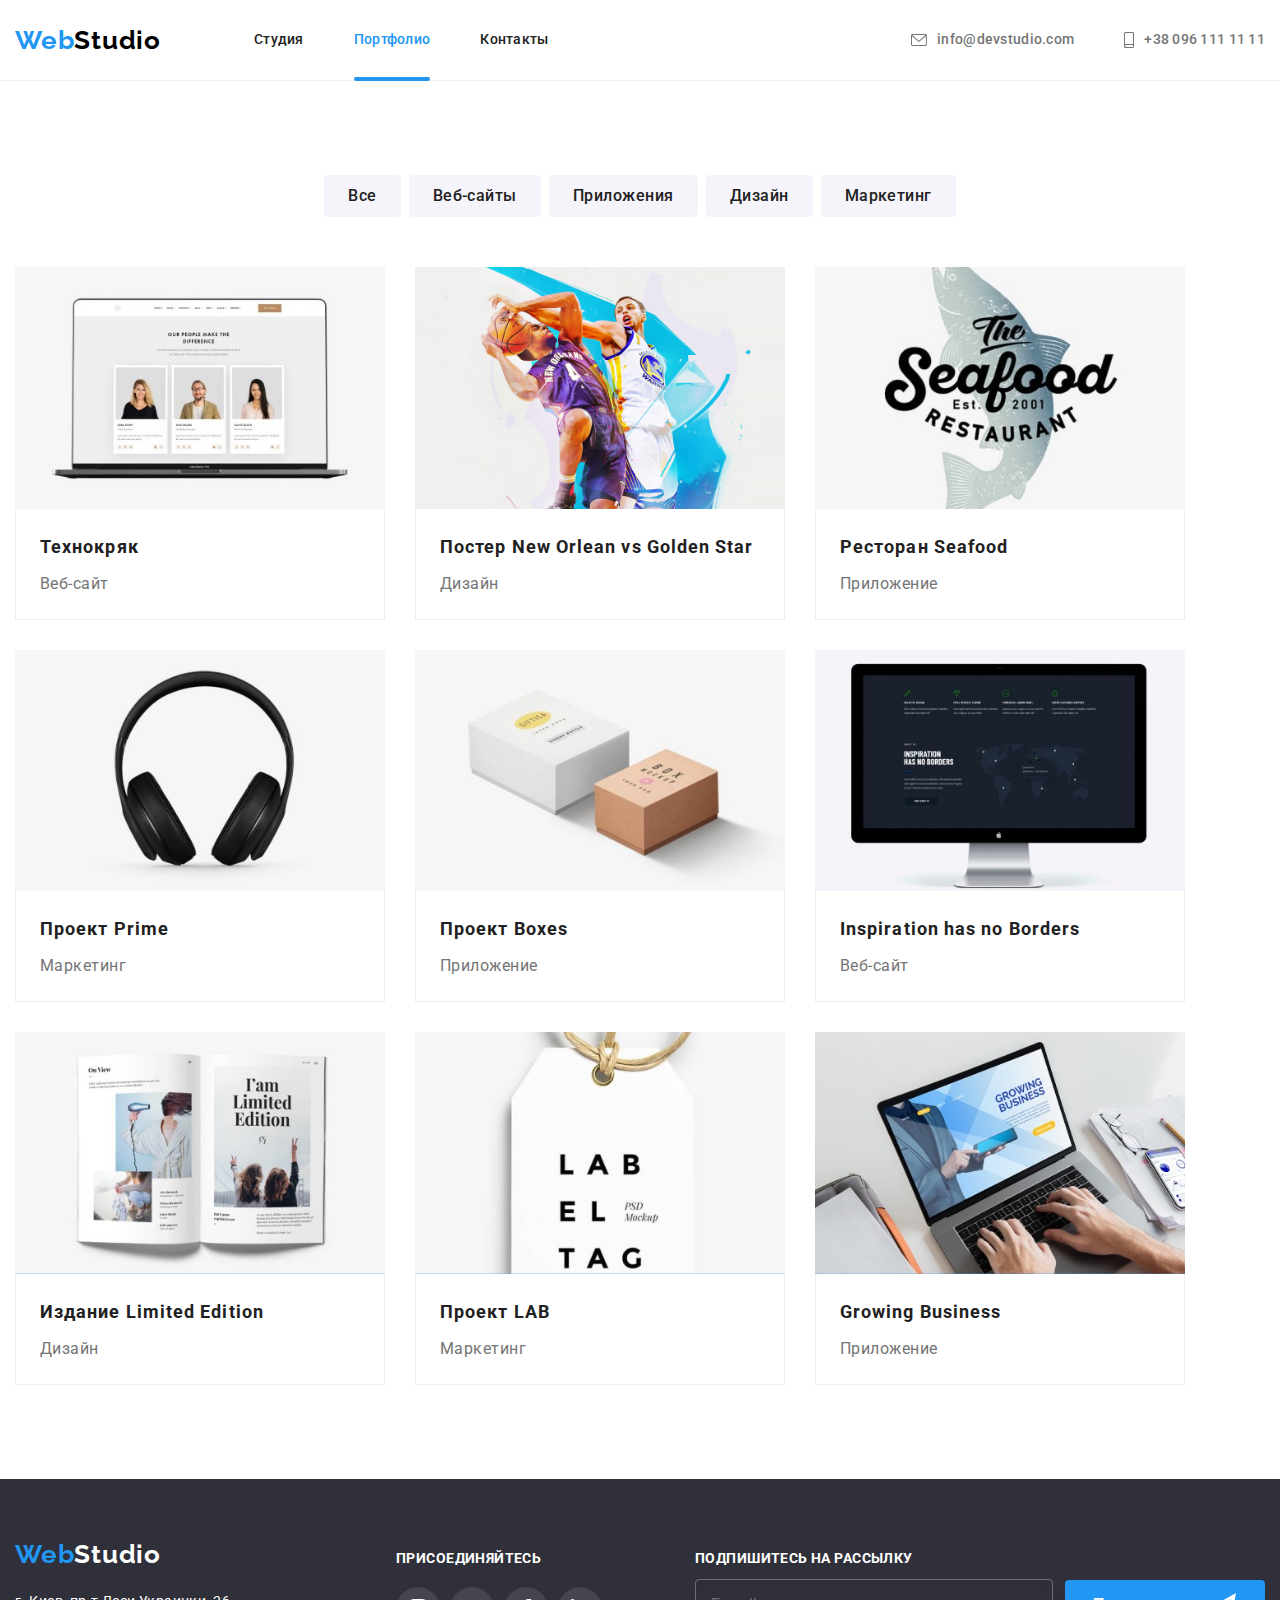
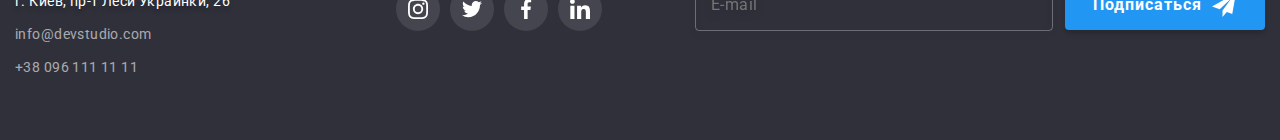
==== commit 564a78cc: "код" ====
--- a/Portfolio.html
+++ b/Portfolio.html
@@ -3,7 +3,6 @@
   <head>
     <meta charset="UTF-8" />
     <meta http-equiv="X-UA-Compatible" content="IE=edge" />
-    <meta name="viewport" content="width=device-width, initial-scale=1.0" />
       <meta name="viewport" content="width=device-width, initial-scale=1.0" />
     <title>Document</title>
     <link rel="preconnect" href="https://fonts.googleapis.com" />
--- a/css/main.min.css
+++ b/css/main.min.css
@@ -1 +1 @@
-body{font-family:"Roboto",sans-serif}.no-scroll{overflow:hidden}ul{list-style:none}a{text-decoration:none;color:#212121}img{display:block;width:100%;height:auto}.container{width:480px;padding-right:15px;padding-left:15px;margin-right:auto;margin-left:auto}@media screen and (min-width: 768px){.container{width:768px}}@media screen and (min-width: 1200px){.container{width:1200px}}.visually-hidden{position:absolute;width:1px;height:1px;margin:-1px;border:0;padding:0;white-space:nowrap;-webkit-clip-path:inset(100%);clip-path:inset(100%);clip:rect(0 0 0 0);overflow:hidden}.backdrop{position:fixed;top:0;left:0;width:100%;height:100%;background-color:rgba(0,0,0,.2);-webkit-transition:opacity 250ms cubic-bezier(0.4, 0, 0.2, 1),visibility 250ms cubic-bezier(0.4, 0, 0.2, 1);transition:opacity 250ms cubic-bezier(0.4, 0, 0.2, 1),visibility 250ms cubic-bezier(0.4, 0, 0.2, 1)}.backdrop.is-hidden{opacity:0;visibility:hidden;pointer-events:none}.modal{position:absolute;top:13%;left:3%;-webkit-transform:scale(1) rotate(0);transform:scale(1) rotate(0);width:450px;background-color:#fff;-webkit-box-shadow:0px 1px 3px rgba(0,0,0,.12),0px 1px 1px rgba(0,0,0,.14),0px 2px 1px rgba(0,0,0,.2);box-shadow:0px 1px 3px rgba(0,0,0,.12),0px 1px 1px rgba(0,0,0,.14),0px 2px 1px rgba(0,0,0,.2);border-radius:4px;-webkit-transition:1000ms;transition:1000ms;padding:40px}@media screen and (min-width: 768px){.modal{top:50%;left:50%;-webkit-transform:translate(-50%, -50%);transform:translate(-50%, -50%)}}@media screen and (min-width: 1200px){.modal{width:528px;top:50%;left:50%;-webkit-transform:translate(-50%, -50%);transform:translate(-50%, -50%)}}.backdrop.is-hidden>.modal{-webkit-transform:translate(-50%, -50%) scale(0.2) rotate(45deg);transform:translate(-50%, -50%) scale(0.2) rotate(45deg)}.backdrop.is-hidden>.modal{-webkit-transform:scale(0.2) rotate(45deg);transform:scale(0.2) rotate(45deg)}.modal-close-btn{position:absolute;padding:6px;top:8px;right:8px;background-color:#fff;border:1px solid rgba(0,0,0,.1);border-radius:50%;display:-webkit-box;display:-ms-flexbox;display:flex;-webkit-box-pack:center;-ms-flex-pack:center;justify-content:center;-webkit-box-align:center;-ms-flex-align:center;align-items:center;cursor:pointer;width:33px;height:33px;-webkit-transition:fill 250ms cubic-bezier(0.4, 0, 0.2, 1);transition:fill 250ms cubic-bezier(0.4, 0, 0.2, 1)}.modal-close-btn:hover .modal-close-btn{fill:#2196f3}.modal-close-svg{position:absolute}.register-form{margin-top:12px}.modal-title{font-weight:700;font-size:20px;line-height:1.15;text-align:center;letter-spacing:.03em;color:var(--main-text-color)}.modal-form{display:-webkit-box;display:-ms-flexbox;display:flex;-webkit-box-orient:vertical;-webkit-box-direction:normal;-ms-flex-direction:column;flex-direction:column;gap:10px}.modal-label{display:block}.modal-span{font-weight:400;font-size:12px;line-height:1.16;letter-spacing:.01em;color:#757575;display:block;text-align:left;margin-bottom:4px}.modal-svg-holder{position:relative;-webkit-transition:fill 250ms cubic-bezier(0.4, 0, 0.2, 1);transition:fill 250ms cubic-bezier(0.4, 0, 0.2, 1)}.modal-svg-holder:focus-within{fill:#2196f3}.modal-input{border:1px solid rgba(33,33,33,.2);border-radius:4px;height:40px;width:100%;padding-left:43px;margin-bottom:10px;outline:none;font-size:12px;color:var(--secondary-text-color);-webkit-transition:border 250ms cubic-bezier(0.4, 0, 0.2, 1);transition:border 250ms cubic-bezier(0.4, 0, 0.2, 1)}.modal-input:focus-within{border-color:#2196f3}.modal-svg{position:absolute;bottom:45%;left:3%}.modal-textarea{display:block;width:100%;height:120px;resize:none;border-radius:4px;border:1px solid rgba(33,33,33,.2);padding:10px;font-weight:400;font-size:12px;line-height:1.16;letter-spacing:.01em;outline:none;color:var(--secondary-text-color)}.modal-textarea:-moz-placeholder-shown{color:rgba(117,117,117,.5)}.modal-textarea:-ms-input-placeholder{color:rgba(117,117,117,.5)}.modal-textarea:placeholder-shown{color:rgba(117,117,117,.5)}.modal-textarea:focus-within{border-color:#2196f3}.text-span{font-weight:400;font-size:12px;line-height:1.16;letter-spacing:.03em;color:var(--secondary-text-color);-webkit-user-select:none;-moz-user-select:none;-ms-user-select:none;user-select:none}@media screen and (min-width: 1200px){.text-span{font-size:14px;line-height:1.71}}.agreement{display:-webkit-box;display:-ms-flexbox;display:flex;-webkit-box-pack:center;-ms-flex-pack:center;justify-content:center;-webkit-box-align:center;-ms-flex-align:center;align-items:center;gap:7px;margin-top:15px}@media screen and (min-width: 1200px){.agreement{gap:8px}}.check{opacity:0;-webkit-transition:opacity 250ms cubic-bezier(0.4, 0, 0.2, 1);transition:opacity 250ms cubic-bezier(0.4, 0, 0.2, 1)}.modal-checkbox:checked+.register-svg .check{opacity:1}.modal-checkbox:checked+.register-svg .uncheck{opacity:0}.agreement-link{font-weight:400;font-size:12px;line-height:1.16;letter-spacing:.03em;-webkit-text-decoration-line:underline;text-decoration-line:underline;color:#2196f3;text-underline-position:under}@media screen and (min-width: 1200px){.agreement-link{font-size:14px;line-height:1.71}}.modal-btn{background:#2196f3;-webkit-box-shadow:0px 4px 4px rgba(0,0,0,.15);box-shadow:0px 4px 4px rgba(0,0,0,.15);border-radius:4px;border-color:rgba(0,0,0,0);font-weight:700;font-size:16px;line-height:1.87;letter-spacing:.06em;color:#fff;width:200px;padding:10px 52px;cursor:pointer;display:block;margin:0 auto;margin-top:30px}.mobile_menu{position:fixed;top:0;left:0;z-index:100;background-color:#fff;width:100%;height:100%;padding-top:20px;padding-left:40px;-webkit-transform:translateX(100%);transform:translateX(100%);-webkit-transition:-webkit-transform 250ms cubic-bezier(0.4, 0, 0.2, 1);transition:-webkit-transform 250ms cubic-bezier(0.4, 0, 0.2, 1);transition:transform 250ms cubic-bezier(0.4, 0, 0.2, 1);transition:transform 250ms cubic-bezier(0.4, 0, 0.2, 1), -webkit-transform 250ms cubic-bezier(0.4, 0, 0.2, 1)}.mobile_menu.is-open{-webkit-transform:translateX(0);transform:translateX(0)}@media screen and (min-width: 768px){.mobile_menu{display:none}}.mobile_menu__button--close{background-color:rgba(0,0,0,0);border:none;margin-left:370px;margin-right:15px;display:inline-block;padding:0}.mobile_menu__button--close:hover .mobile_menu__icon--close,.mobile_menu__button--close:focus .mobile_menu__icon--close{fill:#2196f3}.mobile-nav{padding:0;margin:0}.mobile-nav__item{margin-bottom:32px}.mobile-nav__item:last-child{margin-bottom:302px}.mobile-nav__link{font-weight:500;font-size:40px;line-height:1.17;text-align:center;letter-spacing:.02em;color:#212121}.mobile-nav__link:last-child{margin-bottom:0}.mobile-nav__link--curent{color:#2196f3}.mobile-nav__link:hover,.mobile-nav__link:focus{color:#2196f3}.mobile_contacts{padding:0;margin:0}.mobile_contacts__item{font-weight:500;font-size:40px;line-height:1.17;letter-spacing:.02em}.mobile_contacts__item:first-child{font-weight:500;font-size:34px;line-height:1.17;letter-spacing:.02em;color:#2196f3;margin-bottom:32px}.mobile_contacts__item:last-child{font-weight:500;font-size:24px;line-height:1.16;letter-spacing:.02em;color:#757575;margin-bottom:64px}.mobile_contacts__link{color:currentColor}.mobile_contacts__link:hover,.mobile_contacts__link:focus{color:#2196f3}.social_list{display:-webkit-box;display:-ms-flexbox;display:flex;gap:10px;padding:0;margin:0}.socisl_list__item{font-weight:500;font-size:18px;line-height:1.22;letter-spacing:.02em;color:#2196f3;padding-right:10px;border-right:1px solid rgba(33,33,33,.2)}.socisl_list__item:last-child{border-right:none}.socisl_list__link{color:currentColor}.header{border-bottom:1px solid #eee}.header-container{padding-top:16px;padding-right:10px;padding-bottom:16px}@media screen and (min-width: 768px){.header-container{display:-webkit-box;display:-ms-flexbox;display:flex;-webkit-box-align:center;-ms-flex-align:center;align-items:center;padding-top:0;padding-bottom:0;padding-right:15px}}.logo{font-family:"Raleway";font-style:normal;font-weight:700;font-size:24px;line-height:1.16;letter-spacing:.03em;text-decoration:none}@media screen and (min-width: 1200px){.logo{font-size:26px;line-height:1.19}}.logo--blue{color:#2196f3}.logo--white{color:#000}.mobile_menu__button--open{position:absolute;top:8px;right:10px;background-color:rgba(0,0,0,0);border:none;padding:0;display:-webkit-inline-box;display:-ms-inline-flexbox;display:inline-flex}.mobile_menu__button--open:hover .mobile_menu__icon--open,.mobile_menu__button--open:focus .mobile_menu__icon--open{fill:#2196f3}@media screen and (min-width: 768px){.mobile_menu__button--open{display:none}}@media screen and (min-width: 320px)and (max-width: 767px){.nav{display:none}}@media screen and (min-width: 320px)and (max-width: 767px)and (min-width: 768px){.nav{display:-webkit-box;display:-ms-flexbox;display:flex;-webkit-box-align:center;-ms-flex-align:center;align-items:center}}.main-nav{display:-webkit-box;display:-ms-flexbox;display:flex;margin-top:0;margin-bottom:0;padding-left:0}.main-nav__item{margin-left:50px}@media screen and (min-width: 768px){.main-nav__item:first-child{margin-left:88px}}@media screen and (min-width: 1200px){.main-nav__item:first-child{margin-left:93px}}.main-nav__link{position:relative;display:block;color:#212121;font-style:normal;font-weight:500;font-size:14px;line-height:1.14;letter-spacing:.02em;padding-top:32px;padding-bottom:32px;-webkit-transition-property:color;transition-property:color;-webkit-transition-duration:250ms;transition-duration:250ms;-webkit-transition-timing-function:cubic-bezier(0.4, 0, 0.2, 1);transition-timing-function:cubic-bezier(0.4, 0, 0.2, 1)}.main-nav__link:hover,.main-nav__link:focus{color:#2196f3}.main-nav__link--curent{color:#2196f3}.main-nav__link--curent::after{position:absolute;bottom:-1px;content:"";width:100%;height:4px;background:#2196f3;border-radius:2px;display:block}@media screen and (min-width: 320px)and (max-width: 767px){.secondsry-nav{display:none}}@media screen and (min-width: 768px){.secondsry-nav{display:-webkit-box;display:-ms-flexbox;display:flex;margin-left:auto}}.secondsry-nav__list{padding:0;margin:0}@media screen and (min-width: 768px){.secondsry-nav__list{display:-webkit-box;display:-ms-flexbox;display:flex;-webkit-box-align:start;-ms-flex-align:start;align-items:flex-start;-webkit-box-orient:vertical;-webkit-box-direction:normal;-ms-flex-direction:column;flex-direction:column;gap:10px}}@media screen and (min-width: 1200px){.secondsry-nav__list{display:-webkit-box;display:-ms-flexbox;display:flex;gap:50px;-webkit-box-orient:horizontal;-webkit-box-direction:normal;-ms-flex-direction:row;flex-direction:row;padding-left:0;margin-top:0;margin-bottom:0}}@media screen and (min-width: 1200px){.secondsry-nav__item{display:-webkit-box;display:-ms-flexbox;display:flex;-webkit-box-pack:center;-ms-flex-pack:center;justify-content:center;-webkit-box-align:center;-ms-flex-align:center;align-items:center}}.secondary-nav__link{color:#757575;text-decoration:none;-webkit-transition-property:color;transition-property:color;-webkit-transition-duration:250ms;transition-duration:250ms;-webkit-transition-timing-function:cubic-bezier(0.4, 0, 0.2, 1);transition-timing-function:cubic-bezier(0.4, 0, 0.2, 1)}.secondary-nav__link:hover,.secondary-nav__link:focus{color:#2196f3}.secondary-nav__link:hover,.secondary-nav__link:focus .secondary-nav__icon{fill:currentColor}@media screen and (min-width: 768px){.secondary-nav__link{font-weight:500;font-size:12px;line-height:1.16;letter-spacing:.02em}}@media screen and (min-width: 1200px){.secondary-nav__link{padding-top:32px;padding-bottom:32px;font-weight:500;font-size:14px;line-height:1.14;letter-spacing:.02em;display:-webkit-box;display:-ms-flexbox;display:flex;-webkit-box-pack:center;-ms-flex-pack:center;justify-content:center;-webkit-box-align:center;-ms-flex-align:center;align-items:center}}.secondary-nav__icon{fill:currentColor;margin-right:10px;display:inline-block}.hero{display:block;background-color:rgba(47,48,58,.4);background-repeat:no-repeat;background-size:cover;text-align:center;margin-right:auto;margin-left:auto;padding-top:118px;padding-right:0;padding-bottom:118px;padding-left:0;background-image:-webkit-gradient(linear, left top, right top, from(rgba(47, 48, 58, 0.4)), to(rgba(47, 48, 58, 0.4))),url(../image/background/Img@1x_M.jpg);background-image:linear-gradient(to right, rgba(47, 48, 58, 0.4), rgba(47, 48, 58, 0.4)),url(../image/background/Img@1x_M.jpg)}@media(min-device-pixel-ratio: 2),(-webkit-min-device-pixel-ratio: 2),(min-resolution: 192dpi),(min-resolution: 2dppx){.hero{background-image:-webkit-gradient(linear, left top, right top, from(rgba(47, 48, 58, 0.4)), to(rgba(47, 48, 58, 0.4))),url(../image/background/Img@2x_M.jpg);background-image:linear-gradient(to right, rgba(47, 48, 58, 0.4), rgba(47, 48, 58, 0.4)),url(../image/background/Img@2x_M.jpg)}}@media screen and (min-width: 768px){.hero{background-image:-webkit-gradient(linear, left top, right top, from(rgba(47, 48, 58, 0.4)), to(rgba(47, 48, 58, 0.4))),url(../image/background/Img@1x_T.jpg);background-image:linear-gradient(to right, rgba(47, 48, 58, 0.4), rgba(47, 48, 58, 0.4)),url(../image/background/Img@1x_T.jpg)}}@media screen and (min-width: 768px)and (min-device-pixel-ratio: 2),screen and (min-width: 768px)and (-webkit-min-device-pixel-ratio: 2),screen and (min-width: 768px)and (min-resolution: 192dpi),screen and (min-width: 768px)and (min-resolution: 2dppx){.hero{background-image:-webkit-gradient(linear, left top, right top, from(rgba(47, 48, 58, 0.4)), to(rgba(47, 48, 58, 0.4))),url(../image/background/Img@2x_T.jpg);background-image:linear-gradient(to right, rgba(47, 48, 58, 0.4), rgba(47, 48, 58, 0.4)),url(../image/background/Img@2x_T.jpg)}}@media screen and (min-width: 1200px){.hero{padding-top:200px;padding-right:0;padding-bottom:200px;padding-left:0;background-image:-webkit-gradient(linear, left top, right top, from(rgba(47, 48, 58, 0.4)), to(rgba(47, 48, 58, 0.4))),url(../image/background/Img@1x_D.jpg);background-image:linear-gradient(to right, rgba(47, 48, 58, 0.4), rgba(47, 48, 58, 0.4)),url(../image/background/Img@1x_D.jpg)}}@media screen and (min-width: 1200px)and (min-device-pixel-ratio: 2),screen and (min-width: 1200px)and (-webkit-min-device-pixel-ratio: 2),screen and (min-width: 1200px)and (min-resolution: 192dpi),screen and (min-width: 1200px)and (min-resolution: 2dppx){.hero{background-image:-webkit-gradient(linear, left top, right top, from(rgba(47, 48, 58, 0.4)), to(rgba(47, 48, 58, 0.4))),url(../image/background/Img@2x_D.jpg);background-image:linear-gradient(to right, rgba(47, 48, 58, 0.4), rgba(47, 48, 58, 0.4)),url(../image/background/Img@2x_D.jpg)}}.hero__title{color:#fff;font-weight:900;line-height:1.62;text-align:center;letter-spacing:.06em;text-transform:uppercase;margin-top:0;margin-bottom:30px}@media screen and (min-width: 1200px){.hero__title{font-size:44px;line-height:1.36}}.hero__button{font-family:inherit;font-style:normal;font-weight:700;font-size:16px;line-height:1.87;display:inline-block;text-align:center;letter-spacing:.06em;color:#fff;background-color:#2196f3;cursor:pointer;border-radius:5px;border-color:rgba(0,0,0,0);min-width:200px;padding:10px 32px}.benefits{padding-top:60px}@media screen and (min-width: 1200px){.benefits{padding-top:94px}}.benefits_list{padding:0;margin:0}@media screen and (min-width: 768px){.benefits_list{display:-webkit-box;display:-ms-flexbox;display:flex;gap:30px;-ms-flex-wrap:wrap;flex-wrap:wrap}}@media screen and (min-width: 1200px){.benefits_list{display:-webkit-box;display:-ms-flexbox;display:flex;-ms-flex-wrap:nowrap;flex-wrap:nowrap;-webkit-box-pack:justify;-ms-flex-pack:justify;justify-content:space-between;padding-left:0;margin-top:0;margin-bottom:0}}.benefits_item{-ms-flex-preferred-size:450px;flex-basis:450px;margin-bottom:30px}.benefits_item:last-child{margin-bottom:60px}@media screen and (min-width: 768px){.benefits_item{-ms-flex-preferred-size:354px;flex-basis:354px;margin-bottom:0}}@media screen and (min-width: 1200px){.benefits_item{-ms-flex-preferred-size:270px;flex-basis:270px}}.benefits_icon{width:450px;height:120px;background-color:#f5f4fa;border-radius:4px;display:-webkit-box;display:-ms-flexbox;display:flex;-webkit-box-pack:center;-ms-flex-pack:center;justify-content:center;-webkit-box-align:center;-ms-flex-align:center;align-items:center;margin-bottom:30px}@media screen and (min-width: 768px){.benefits_icon{width:354px;margin-bottom:0}}@media screen and (min-width: 1200px){.benefits_icon{width:270px}}.benefits_title{color:#212121;font-style:normal;font-weight:700;font-size:14px;line-height:1.14;letter-spacing:.03em;text-transform:uppercase;margin-top:0;margin-bottom:10px;text-align:center}@media screen and (min-width: 768px){.benefits_title{text-align:start}}.benefits_text{color:#757575;font-style:normal;font-weight:400;font-size:14px;line-height:1.71;letter-spacing:.03em;margin-top:0;margin-bottom:0}.specialization{display:none;padding-top:94px;padding-bottom:94px}@media screen and (min-width: 1200px){.specialization{display:contents}}.specialization_title{color:#212121;font-style:normal;font-weight:700;font-size:36px;line-height:1.16;text-align:center;letter-spacing:.03em;margin-top:0;margin-bottom:50px}.specialization_list{display:-webkit-box;display:-ms-flexbox;display:flex;-webkit-box-pack:justify;-ms-flex-pack:justify;justify-content:space-between;padding-left:0;gap:30px;margin-top:0;margin-bottom:0}.specialization_uppertitle_wrap{position:relative}.specialization_uppertitle{position:absolute;bottom:0;width:100%;margin:0;font-weight:700;font-size:14px;line-height:1.14;text-align:center;letter-spacing:.03em;text-transform:uppercase;color:#fff;background-color:rgba(47,48,58,.8);padding-top:28px;padding-bottom:28px}.team{background-color:#f5f4fa;padding-top:60px;padding-bottom:60px}@media screen and (min-width: 1200px){.team{padding-top:94px;padding-bottom:94px}}.team_title{color:var(--main-text-color);font-weight:700;font-size:28px;line-height:1.16;text-align:center;letter-spacing:.03em;margin-top:0;margin-bottom:30px}@media screen and (min-width: 1200px){.team_title{font-size:36px;margin-bottom:50px}}.team_list{padding:0;margin:0}@media screen and (min-width: 768px){.team_list{display:-webkit-box;display:-ms-flexbox;display:flex;-ms-flex-wrap:wrap;flex-wrap:wrap;gap:30px;-ms-flex-pack:distribute;justify-content:space-around}}@media screen and (min-width: 1200px){.team_list{display:-webkit-box;display:-ms-flexbox;display:flex;-ms-flex-wrap:nowrap;flex-wrap:nowrap}}.team_item{margin-bottom:30px}.team_item:last-child{margin-bottom:0}@media screen and (min-width: 768px){.team_item{-ms-flex-preferred-size:calc((100% - 30px)/2);flex-basis:calc((100% - 30px)/2);margin-bottom:0}}.team_card{background:#fff;-webkit-box-shadow:0px 1px 3px rgba(0,0,0,.12),0px 1px 1px rgba(0,0,0,.14),0px 2px 1px rgba(0,0,0,.2);box-shadow:0px 1px 3px rgba(0,0,0,.12),0px 1px 1px rgba(0,0,0,.14),0px 2px 1px rgba(0,0,0,.2);border-radius:0px 0px 4px 4px}.team_name_wrap{padding-top:30px;padding-bottom:30px;text-align:center}.team_name{color:#212121;font-style:normal;font-weight:500;font-size:16px;line-height:1.18;letter-spacing:.03em;margin-top:0;margin-bottom:10px}.team_position{color:#757575;font-style:normal;font-weight:400;font-size:16px;line-height:1.18;letter-spacing:.03em;margin-top:0;margin-bottom:16px}.social-list{display:-webkit-box;display:-ms-flexbox;display:flex;gap:10px;-webkit-box-pack:center;-ms-flex-pack:center;justify-content:center;padding-left:0;margin-top:0;margin-bottom:0}.social_link{width:44px;height:44px;color:#afb1b8;border-radius:50%;display:-webkit-box;display:-ms-flexbox;display:flex;-webkit-box-pack:center;-ms-flex-pack:center;justify-content:center;-webkit-box-align:center;-ms-flex-align:center;align-items:center;-webkit-transition:color 250ms cubic-bezier(0.4, 0, 0.2, 1),background 250ms cubic-bezier(0.4, 0, 0.2, 1);transition:color 250ms cubic-bezier(0.4, 0, 0.2, 1),background 250ms cubic-bezier(0.4, 0, 0.2, 1)}.social_link:hover,.social_link:focus{background-color:#2196f3;color:#fff}.social_icon{fill:currentColor}.social_icon:hover,.social_icon:focus .social_icon{fill:currentColor}.clients{padding-top:60px;padding-bottom:60px}@media screen and (min-width: 1200px){.clients{padding-top:94px;padding-bottom:94px}}.clients-title{color:var(--main-text-color);font-weight:700;font-size:28px;line-height:1.16;text-align:center;letter-spacing:.03em;margin-top:0;margin-bottom:30px}@media screen and (min-width: 1200px){.clients-title{font-size:36px;margin-bottom:50px}}.clients-list{margin:0;padding:0;display:-webkit-box;display:-ms-flexbox;display:flex;-ms-flex-wrap:wrap;flex-wrap:wrap;gap:30px}@media screen and (min-width: 1200px){.clients-list{-ms-flex-wrap:nowrap;flex-wrap:nowrap}}.clients-list-item{-ms-flex-preferred-size:calc((100% - 30px)/2);flex-basis:calc((100% - 30px)/2);display:-webkit-box;display:-ms-flexbox;display:flex;-webkit-box-pack:center;-ms-flex-pack:center;justify-content:center;text-align:center}@media screen and (min-width: 768px){.clients-list-item{-ms-flex-preferred-size:calc((100% - 60px)/3);flex-basis:calc((100% - 60px)/3)}}.clients-link{display:-webkit-box;display:-ms-flexbox;display:flex;-webkit-box-pack:center;-ms-flex-pack:center;justify-content:center;-webkit-box-align:center;-ms-flex-align:center;align-items:center;border-radius:4px;width:210px;height:92px;border:1px solid #afb1b8;color:#afb1b8;-webkit-transition:color 250ms cubic-bezier(0.4, 0, 0.2, 1),border 250ms cubic-bezier(0.4, 0, 0.2, 1);transition:color 250ms cubic-bezier(0.4, 0, 0.2, 1),border 250ms cubic-bezier(0.4, 0, 0.2, 1)}.clients-link:active{color:#2196f3}.clients-link:hover,.clients-link:focus{border:1px solid #2196f3;color:#2196f3}@media screen and (min-width: 768px){.clients-link{width:100%}}@media screen and (min-width: 1200px){.clients-link{width:170px}}.clients-logo{fill:currentColor}.clients-logo .clients-link:hover,.clients-link:focus .clients-logo{fill:currentColor}.portfolio{padding-top:60px;padding-bottom:60px}@media screen and (min-width: 1200px){.portfolio{padding-top:94px;padding-bottom:94px}}.btn-list{display:-webkit-box;display:-ms-flexbox;display:flex;-ms-flex-wrap:wrap;flex-wrap:wrap;-webkit-box-align:start;-ms-flex-align:start;align-items:flex-start;padding:0;margin:0}@media screen and (min-width: 768px){.btn-list{display:-webkit-box;display:-ms-flexbox;display:flex;-webkit-box-pack:center;-ms-flex-pack:center;justify-content:center;margin-top:0;margin-bottom:50px;padding-left:0}}.portfolio-btn{color:#212121;background-color:#f5f4fa;font-style:normal;font-weight:500;font-size:16px;line-height:1.62;text-align:center;letter-spacing:.03em;border-radius:4px;border-color:rgba(0,0,0,0);padding:6px 22px;cursor:pointer;-webkit-transition:color 250ms cubic-bezier(0.4, 0, 0.2, 1),background 250ms cubic-bezier(0.4, 0, 0.2, 1);transition:color 250ms cubic-bezier(0.4, 0, 0.2, 1),background 250ms cubic-bezier(0.4, 0, 0.2, 1)}.portfolio-btn:hover,.portfolio-btn:focus{background-color:#2196f3;color:#fff}.btn-list-item{margin-left:8px;margin-bottom:15px}.btn-list-item:first-child{margin-left:0}.btn-list-item:nth-last-child(-n+2){margin-bottom:0}@media screen and (min-width: 768px){.btn-list-item{margin-bottom:0}}.portfolio-card-list{padding:0;margin-top:40px;margin-bottom:0}@media screen and (min-width: 768px){.portfolio-card-list{margin-top:30px;display:-webkit-box;display:-ms-flexbox;display:flex;-ms-flex-wrap:wrap;flex-wrap:wrap;gap:30px;padding:0;margin:0}}.portfolio-card{margin-bottom:30px}.portfolio-card:last-child{margin-bottom:0}.portfolio-card:hover{-webkit-box-shadow:0px 1px 1px rgba(0,0,0,.12),0px 4px 4px rgba(0,0,0,.06),1px 4px 6px rgba(0,0,0,.16);box-shadow:0px 1px 1px rgba(0,0,0,.12),0px 4px 4px rgba(0,0,0,.06),1px 4px 6px rgba(0,0,0,.16)}@media screen and (min-width: 768px){.portfolio-card{margin-bottom:0;-ms-flex-preferred-size:calc((100% - 30px)/2);flex-basis:calc((100% - 30px)/2)}}@media screen and (min-width: 1200px){.portfolio-card{-ms-flex-preferred-size:370px;flex-basis:370px}}.portfolio-hover-div{position:relative;overflow:hidden}.overlay{position:absolute;bottom:0;left:0;display:block;-webkit-transform:translateY(100%);transform:translateY(100%);background-color:rgba(33,150,243,.9);width:100%;height:100%;-webkit-transition:-webkit-transform 250ms cubic-bezier(0.4, 0, 0.2, 1);transition:-webkit-transform 250ms cubic-bezier(0.4, 0, 0.2, 1);transition:transform 250ms cubic-bezier(0.4, 0, 0.2, 1);transition:transform 250ms cubic-bezier(0.4, 0, 0.2, 1), -webkit-transform 250ms cubic-bezier(0.4, 0, 0.2, 1)}.portfolio-card:hover .overlay{cursor:pointer;-webkit-transform:translateY(0%);transform:translateY(0%)}.portfolio-hover-title{margin:0;padding-top:63px;padding-right:24px;padding-bottom:63px;padding-left:24px;font-weight:400;font-size:18px;line-height:1.55;letter-spacing:.03em;color:#fff}.portfolio-hover-title:hover{opacity:1}.portfolio-title-div{border:1px solid #eee;border-top:none;padding-top:20px;padding-right:24px;padding-bottom:20px;padding-left:24px}@media screen and (min-width: 768px)and (max-width: 1199px){.fc{padding-bottom:56px}}.portfolio-title{color:#212121;font-weight:700;font-size:18px;line-height:2;letter-spacing:.06em;margin-top:0;margin-bottom:4px}.portfolio-category{color:#757575;font-weight:400;font-size:16px;line-height:1.87;letter-spacing:.03em;margin-top:0;margin-bottom:0}.footer{background-color:#2f303a;padding-top:60px;padding-bottom:60px}.footer-container{display:-webkit-box;display:-ms-flexbox;display:flex;-webkit-box-orient:vertical;-webkit-box-direction:normal;-ms-flex-direction:column;flex-direction:column;margin-left:0;margin-bottom:60px}@media screen and (min-width: 768px){.footer-container{width:232px;margin-left:61px}}@media screen and (min-width: 1200px){.footer-container{margin-bottom:0;width:100%;margin-left:0}}.footer-block{text-align:center;display:-webkit-box;display:-ms-flexbox;display:flex;-webkit-box-orient:vertical;-webkit-box-direction:normal;-ms-flex-direction:column;flex-direction:column}@media screen and (min-width: 768px)and (max-width: 1199px){.footer-block{position:relative}}@media screen and (min-width: 1200px){.footer-block{-webkit-box-orient:horizontal;-webkit-box-direction:normal;-ms-flex-direction:row;flex-direction:row;-webkit-box-align:baseline;-ms-flex-align:baseline;align-items:baseline;gap:70px;text-align:initial}}.logo-first-word{color:#2196f3}.logo-white-word{color:#fff}.adress{color:#fff;text-shadow:0px 4px 4px rgba(0,0,0,.25);font-style:normal;font-weight:400;font-size:14px;line-height:1.71;letter-spacing:.03em;margin-top:20px;margin-bottom:9px;-webkit-transition:color 250ms cubic-bezier(0.4, 0, 0.2, 1);transition:color 250ms cubic-bezier(0.4, 0, 0.2, 1)}.adress:hover,.adress:focus{color:#2196f3}.footer-contact-link{color:rgba(255,255,255,.6);font-style:normal;font-weight:400;font-size:14px;line-height:1.71;letter-spacing:.03em;text-decoration:none;margin-bottom:9px;-webkit-transition:color 250ms cubic-bezier(0.4, 0, 0.2, 1);transition:color 250ms cubic-bezier(0.4, 0, 0.2, 1)}.footer-contact-link:hover,.footer-contact-link:focus{color:#2196f3}.footer-contact-link:last-child{margin-bottom:0}@media screen and (min-width: 768px)and (max-width: 1199px){.footer-wrap{position:absolute;right:13%;top:0}}.footer-title{font-weight:700;font-size:14px;line-height:1.14;letter-spacing:.03em;text-transform:uppercase;color:#fff;margin-top:0;margin-bottom:20px}.footer_social_list{display:-webkit-box;display:-ms-flexbox;display:flex;gap:10px;padding:0;-webkit-box-pack:center;-ms-flex-pack:center;justify-content:center;margin-bottom:60px;margin-top:0}@media screen and (min-width: 768px){.footer_social_list{margin-bottom:0}}@media screen and (min-width: 1200px){.footer_social_list{-webkit-box-pack:start;-ms-flex-pack:start;justify-content:flex-start;margin-bottom:0}}.footer-social-link{width:44px;height:44px;color:#afb1b8;background:rgba(255,255,255,.1);border-radius:50%;display:-webkit-box;display:-ms-flexbox;display:flex;-webkit-box-pack:center;-ms-flex-pack:center;justify-content:center;-webkit-box-align:center;-ms-flex-align:center;align-items:center;-webkit-transition:color 250ms cubic-bezier(0.4, 0, 0.2, 1),background 250ms cubic-bezier(0.4, 0, 0.2, 1);transition:color 250ms cubic-bezier(0.4, 0, 0.2, 1),background 250ms cubic-bezier(0.4, 0, 0.2, 1)}.footer-social-link:hover,.footer-social-link:focus{background-color:#2196f3;color:#fff}.social-link-svg{fill:#fff}.social-link-svg .footer-social-link:hover,.footer-social-link:focus .social-link-svg{fill:currentColor}@media screen and (min-width: 1200px){.subscribe-form{margin-left:23px}}.subscribe-form-title{font-weight:700;font-size:14px;line-height:1.14px;letter-spacing:.03em;text-transform:uppercase;color:#fff;margin:0;display:block;margin-bottom:20px}@media screen and (min-width: 1200px){.subscribe-form-div{display:-webkit-box;display:-ms-flexbox;display:flex;-webkit-box-align:baseline;-ms-flex-align:baseline;align-items:baseline;gap:12px}}.subscribe-form-input{border:1px solid rgba(255,255,255,.3);-webkit-filter:drop-shadow(0px 4px 4px rgba(0, 0, 0, 0.15));filter:drop-shadow(0px 4px 4px rgba(0, 0, 0, 0.15));border-radius:4px;background-color:rgba(0,0,0,0);color:rgba(255,255,255,.6);font-weight:400;font-size:16px;line-height:1.25;letter-spacing:.03em;padding:15px;width:450px;display:-webkit-inline-box;display:-ms-inline-flexbox;display:inline-flex;outline:none;margin-bottom:20px}@media screen and (min-width: 1200px){.subscribe-form-input{width:358px;margin-bottom:0}}.submit-form-btn{font-weight:700;font-size:16px;line-height:1.88;display:-webkit-box;display:-ms-flexbox;display:flex;-webkit-box-align:center;-ms-flex-align:center;align-items:center;text-align:center;letter-spacing:.06em;color:#fff;padding:10px 28px;background-color:#2196f3;-webkit-box-shadow:0px 4px 4px rgba(0,0,0,.15);box-shadow:0px 4px 4px rgba(0,0,0,.15);border-radius:4px;border:none;cursor:pointer;width:200px;height:50px;margin-right:auto;margin-left:auto}@media screen and (min-width: 1200px){.submit-form-btn{margin-right:0;margin-left:0}}.subscribe-form-svg{margin-left:10px}/*# sourceMappingURL=main.min.css.map */+body{font-family:"Roboto",sans-serif}.no-scroll{overflow:hidden}ul{list-style:none}a{text-decoration:none;color:#212121}img{display:block;width:100%;height:auto}.container{padding-right:15px;padding-left:15px;margin-right:auto;margin-left:auto}@media screen and (min-width: 320px){.container{min-width:320px}}@media screen and (min-width: 768px){.container{min-width:768px}}@media screen and (min-width: 1200px){.container{min-width:1200px}}.visually-hidden{position:absolute;width:1px;height:1px;margin:-1px;border:0;padding:0;white-space:nowrap;-webkit-clip-path:inset(100%);clip-path:inset(100%);clip:rect(0 0 0 0);overflow:hidden}.backdrop{position:fixed;top:0;left:0;width:100%;height:100%;background-color:rgba(0,0,0,.2);-webkit-transition:opacity 250ms cubic-bezier(0.4, 0, 0.2, 1),visibility 250ms cubic-bezier(0.4, 0, 0.2, 1);transition:opacity 250ms cubic-bezier(0.4, 0, 0.2, 1),visibility 250ms cubic-bezier(0.4, 0, 0.2, 1)}.backdrop.is-hidden{opacity:0;visibility:hidden;pointer-events:none}.modal{position:absolute;top:13%;left:3%;-webkit-transform:scale(1) rotate(0);transform:scale(1) rotate(0);width:450px;background-color:#fff;-webkit-box-shadow:0px 1px 3px rgba(0,0,0,.12),0px 1px 1px rgba(0,0,0,.14),0px 2px 1px rgba(0,0,0,.2);box-shadow:0px 1px 3px rgba(0,0,0,.12),0px 1px 1px rgba(0,0,0,.14),0px 2px 1px rgba(0,0,0,.2);border-radius:4px;-webkit-transition:1000ms;transition:1000ms;padding:40px}@media screen and (min-width: 768px){.modal{top:50%;left:50%;-webkit-transform:translate(-50%, -50%);transform:translate(-50%, -50%)}}@media screen and (min-width: 1200px){.modal{width:528px;top:50%;left:50%;-webkit-transform:translate(-50%, -50%);transform:translate(-50%, -50%)}}.backdrop.is-hidden>.modal{-webkit-transform:translate(-50%, -50%) scale(0.2) rotate(45deg);transform:translate(-50%, -50%) scale(0.2) rotate(45deg)}.backdrop.is-hidden>.modal{-webkit-transform:scale(0.2) rotate(45deg);transform:scale(0.2) rotate(45deg)}.modal-close-btn{position:absolute;padding:6px;top:8px;right:8px;background-color:#fff;border:1px solid rgba(0,0,0,.1);border-radius:50%;display:-webkit-box;display:-ms-flexbox;display:flex;-webkit-box-pack:center;-ms-flex-pack:center;justify-content:center;-webkit-box-align:center;-ms-flex-align:center;align-items:center;cursor:pointer;width:33px;height:33px;-webkit-transition:fill 250ms cubic-bezier(0.4, 0, 0.2, 1);transition:fill 250ms cubic-bezier(0.4, 0, 0.2, 1)}.modal-close-btn:hover .modal-close-btn{fill:#2196f3}.modal-close-svg{position:absolute}.register-form{margin-top:12px}.modal-title{font-weight:700;font-size:20px;line-height:1.15;text-align:center;letter-spacing:.03em;color:var(--main-text-color)}.modal-form{display:-webkit-box;display:-ms-flexbox;display:flex;-webkit-box-orient:vertical;-webkit-box-direction:normal;-ms-flex-direction:column;flex-direction:column;gap:10px}.modal-label{display:block}.modal-span{font-weight:400;font-size:12px;line-height:1.16;letter-spacing:.01em;color:#757575;display:block;text-align:left;margin-bottom:4px}.modal-svg-holder{position:relative;-webkit-transition:fill 250ms cubic-bezier(0.4, 0, 0.2, 1);transition:fill 250ms cubic-bezier(0.4, 0, 0.2, 1)}.modal-svg-holder:focus-within{fill:#2196f3}.modal-input{border:1px solid rgba(33,33,33,.2);border-radius:4px;height:40px;width:100%;padding-left:43px;margin-bottom:10px;outline:none;font-size:12px;color:var(--secondary-text-color);-webkit-transition:border 250ms cubic-bezier(0.4, 0, 0.2, 1);transition:border 250ms cubic-bezier(0.4, 0, 0.2, 1)}.modal-input:focus-within{border-color:#2196f3}.modal-svg{position:absolute;bottom:45%;left:3%}.modal-textarea{display:block;width:100%;height:120px;resize:none;border-radius:4px;border:1px solid rgba(33,33,33,.2);padding:10px;font-weight:400;font-size:12px;line-height:1.16;letter-spacing:.01em;outline:none;color:var(--secondary-text-color)}.modal-textarea:-moz-placeholder-shown{color:rgba(117,117,117,.5)}.modal-textarea:-ms-input-placeholder{color:rgba(117,117,117,.5)}.modal-textarea:placeholder-shown{color:rgba(117,117,117,.5)}.modal-textarea:focus-within{border-color:#2196f3}.text-span{font-weight:400;font-size:12px;line-height:1.16;letter-spacing:.03em;color:var(--secondary-text-color);-webkit-user-select:none;-moz-user-select:none;-ms-user-select:none;user-select:none}@media screen and (min-width: 1200px){.text-span{font-size:14px;line-height:1.71}}.agreement{display:-webkit-box;display:-ms-flexbox;display:flex;-webkit-box-pack:center;-ms-flex-pack:center;justify-content:center;-webkit-box-align:center;-ms-flex-align:center;align-items:center;gap:7px;margin-top:15px}@media screen and (min-width: 1200px){.agreement{gap:8px}}.check{opacity:0;-webkit-transition:opacity 250ms cubic-bezier(0.4, 0, 0.2, 1);transition:opacity 250ms cubic-bezier(0.4, 0, 0.2, 1)}.modal-checkbox:checked+.register-svg .check{opacity:1}.modal-checkbox:checked+.register-svg .uncheck{opacity:0}.agreement-link{font-weight:400;font-size:12px;line-height:1.16;letter-spacing:.03em;-webkit-text-decoration-line:underline;text-decoration-line:underline;color:#2196f3;text-underline-position:under}@media screen and (min-width: 1200px){.agreement-link{font-size:14px;line-height:1.71}}.modal-btn{background:#2196f3;-webkit-box-shadow:0px 4px 4px rgba(0,0,0,.15);box-shadow:0px 4px 4px rgba(0,0,0,.15);border-radius:4px;border-color:rgba(0,0,0,0);font-weight:700;font-size:16px;line-height:1.87;letter-spacing:.06em;color:#fff;width:200px;padding:10px 52px;cursor:pointer;display:block;margin:0 auto;margin-top:30px}.mobile_menu{position:fixed;top:0;left:0;z-index:100;background-color:#fff;width:100%;height:100%;padding-top:20px;padding-left:40px;-webkit-transform:translateX(100%);transform:translateX(100%);-webkit-transition:-webkit-transform 250ms cubic-bezier(0.4, 0, 0.2, 1);transition:-webkit-transform 250ms cubic-bezier(0.4, 0, 0.2, 1);transition:transform 250ms cubic-bezier(0.4, 0, 0.2, 1);transition:transform 250ms cubic-bezier(0.4, 0, 0.2, 1), -webkit-transform 250ms cubic-bezier(0.4, 0, 0.2, 1)}.mobile_menu.is-open{-webkit-transform:translateX(0);transform:translateX(0)}@media screen and (min-width: 768px){.mobile_menu{display:none}}.mobile_menu__button--close{background-color:rgba(0,0,0,0);border:none;margin-left:370px;margin-right:15px;display:inline-block;padding:0}.mobile_menu__button--close:hover .mobile_menu__icon--close,.mobile_menu__button--close:focus .mobile_menu__icon--close{fill:#2196f3}.mobile-nav{padding:0;margin:0}.mobile-nav__item{margin-bottom:32px}.mobile-nav__item:last-child{margin-bottom:302px}.mobile-nav__link{font-weight:500;font-size:40px;line-height:1.17;text-align:center;letter-spacing:.02em;color:#212121}.mobile-nav__link:last-child{margin-bottom:0}.mobile-nav__link--curent{color:#2196f3}.mobile-nav__link:hover,.mobile-nav__link:focus{color:#2196f3}.mobile_contacts{padding:0;margin:0}.mobile_contacts__item{font-weight:500;font-size:40px;line-height:1.17;letter-spacing:.02em}.mobile_contacts__item:first-child{font-weight:500;font-size:34px;line-height:1.17;letter-spacing:.02em;color:#2196f3;margin-bottom:32px}.mobile_contacts__item:last-child{font-weight:500;font-size:24px;line-height:1.16;letter-spacing:.02em;color:#757575;margin-bottom:64px}.mobile_contacts__link{color:currentColor}.mobile_contacts__link:hover,.mobile_contacts__link:focus{color:#2196f3}.social_list{display:-webkit-box;display:-ms-flexbox;display:flex;gap:10px;padding:0;margin:0}.socisl_list__item{font-weight:500;font-size:18px;line-height:1.22;letter-spacing:.02em;color:#2196f3;padding-right:10px;border-right:1px solid rgba(33,33,33,.2)}.socisl_list__item:last-child{border-right:none}.socisl_list__link{color:currentColor}.header{border-bottom:1px solid #eee}.header-container{padding-top:16px;padding-right:10px;padding-bottom:16px}@media screen and (min-width: 768px){.header-container{display:-webkit-box;display:-ms-flexbox;display:flex;-webkit-box-align:center;-ms-flex-align:center;align-items:center;padding-top:0;padding-bottom:0;padding-right:15px}}.logo{font-family:"Raleway";font-style:normal;font-weight:700;font-size:24px;line-height:1.16;letter-spacing:.03em;text-decoration:none}@media screen and (min-width: 1200px){.logo{font-size:26px;line-height:1.19}}.logo--blue{color:#2196f3}.logo--white{color:#000}.mobile_menu__button--open{position:absolute;top:8px;right:10px;background-color:rgba(0,0,0,0);border:none;padding:0;display:-webkit-inline-box;display:-ms-inline-flexbox;display:inline-flex}.mobile_menu__button--open:hover .mobile_menu__icon--open,.mobile_menu__button--open:focus .mobile_menu__icon--open{fill:#2196f3}@media screen and (min-width: 768px){.mobile_menu__button--open{display:none}}@media screen and (min-width: 320px)and (max-width: 767px){.nav{display:none}}@media screen and (min-width: 320px)and (max-width: 767px)and (min-width: 768px){.nav{display:-webkit-box;display:-ms-flexbox;display:flex;-webkit-box-align:center;-ms-flex-align:center;align-items:center}}.main-nav{display:-webkit-box;display:-ms-flexbox;display:flex;margin-top:0;margin-bottom:0;padding-left:0}.main-nav__item{margin-left:50px}@media screen and (min-width: 768px){.main-nav__item:first-child{margin-left:88px}}@media screen and (min-width: 1200px){.main-nav__item:first-child{margin-left:93px}}.main-nav__link{position:relative;display:block;color:#212121;font-style:normal;font-weight:500;font-size:14px;line-height:1.14;letter-spacing:.02em;padding-top:32px;padding-bottom:32px;-webkit-transition-property:color;transition-property:color;-webkit-transition-duration:250ms;transition-duration:250ms;-webkit-transition-timing-function:cubic-bezier(0.4, 0, 0.2, 1);transition-timing-function:cubic-bezier(0.4, 0, 0.2, 1)}.main-nav__link:hover,.main-nav__link:focus{color:#2196f3}.main-nav__link--curent{color:#2196f3}.main-nav__link--curent::after{position:absolute;bottom:-1px;content:"";width:100%;height:4px;background:#2196f3;border-radius:2px;display:block}@media screen and (min-width: 320px)and (max-width: 767px){.secondsry-nav{display:none}}@media screen and (min-width: 768px){.secondsry-nav{display:-webkit-box;display:-ms-flexbox;display:flex;margin-left:auto}}.secondsry-nav__list{padding:0;margin:0}@media screen and (min-width: 768px){.secondsry-nav__list{display:-webkit-box;display:-ms-flexbox;display:flex;-webkit-box-align:start;-ms-flex-align:start;align-items:flex-start;-webkit-box-orient:vertical;-webkit-box-direction:normal;-ms-flex-direction:column;flex-direction:column;gap:10px}}@media screen and (min-width: 1200px){.secondsry-nav__list{display:-webkit-box;display:-ms-flexbox;display:flex;gap:50px;-webkit-box-orient:horizontal;-webkit-box-direction:normal;-ms-flex-direction:row;flex-direction:row;padding-left:0;margin-top:0;margin-bottom:0}}@media screen and (min-width: 1200px){.secondsry-nav__item{display:-webkit-box;display:-ms-flexbox;display:flex;-webkit-box-pack:center;-ms-flex-pack:center;justify-content:center;-webkit-box-align:center;-ms-flex-align:center;align-items:center}}.secondary-nav__link{color:#757575;text-decoration:none;-webkit-transition-property:color;transition-property:color;-webkit-transition-duration:250ms;transition-duration:250ms;-webkit-transition-timing-function:cubic-bezier(0.4, 0, 0.2, 1);transition-timing-function:cubic-bezier(0.4, 0, 0.2, 1)}.secondary-nav__link:hover,.secondary-nav__link:focus{color:#2196f3}.secondary-nav__link:hover,.secondary-nav__link:focus .secondary-nav__icon{fill:currentColor}@media screen and (min-width: 768px){.secondary-nav__link{font-weight:500;font-size:12px;line-height:1.16;letter-spacing:.02em}}@media screen and (min-width: 1200px){.secondary-nav__link{padding-top:32px;padding-bottom:32px;font-weight:500;font-size:14px;line-height:1.14;letter-spacing:.02em;display:-webkit-box;display:-ms-flexbox;display:flex;-webkit-box-pack:center;-ms-flex-pack:center;justify-content:center;-webkit-box-align:center;-ms-flex-align:center;align-items:center}}.secondary-nav__icon{fill:currentColor;margin-right:10px;display:inline-block}.hero{display:block;background-color:rgba(47,48,58,.4);background-repeat:no-repeat;background-size:cover;text-align:center;margin-right:auto;margin-left:auto;padding-top:118px;padding-right:0;padding-bottom:118px;padding-left:0;background-image:-webkit-gradient(linear, left top, right top, from(rgba(47, 48, 58, 0.4)), to(rgba(47, 48, 58, 0.4))),url(../image/background/Img@1x_M.jpg);background-image:linear-gradient(to right, rgba(47, 48, 58, 0.4), rgba(47, 48, 58, 0.4)),url(../image/background/Img@1x_M.jpg)}@media(min-device-pixel-ratio: 2),(-webkit-min-device-pixel-ratio: 2),(min-resolution: 192dpi),(min-resolution: 2dppx){.hero{background-image:-webkit-gradient(linear, left top, right top, from(rgba(47, 48, 58, 0.4)), to(rgba(47, 48, 58, 0.4))),url(../image/background/Img@2x_M.jpg);background-image:linear-gradient(to right, rgba(47, 48, 58, 0.4), rgba(47, 48, 58, 0.4)),url(../image/background/Img@2x_M.jpg)}}@media screen and (min-width: 768px){.hero{background-image:-webkit-gradient(linear, left top, right top, from(rgba(47, 48, 58, 0.4)), to(rgba(47, 48, 58, 0.4))),url(../image/background/Img@1x_T.jpg);background-image:linear-gradient(to right, rgba(47, 48, 58, 0.4), rgba(47, 48, 58, 0.4)),url(../image/background/Img@1x_T.jpg)}}@media screen and (min-width: 768px)and (min-device-pixel-ratio: 2),screen and (min-width: 768px)and (-webkit-min-device-pixel-ratio: 2),screen and (min-width: 768px)and (min-resolution: 192dpi),screen and (min-width: 768px)and (min-resolution: 2dppx){.hero{background-image:-webkit-gradient(linear, left top, right top, from(rgba(47, 48, 58, 0.4)), to(rgba(47, 48, 58, 0.4))),url(../image/background/Img@2x_T.jpg);background-image:linear-gradient(to right, rgba(47, 48, 58, 0.4), rgba(47, 48, 58, 0.4)),url(../image/background/Img@2x_T.jpg)}}@media screen and (min-width: 1200px){.hero{padding-top:200px;padding-right:0;padding-bottom:200px;padding-left:0;background-image:-webkit-gradient(linear, left top, right top, from(rgba(47, 48, 58, 0.4)), to(rgba(47, 48, 58, 0.4))),url(../image/background/Img@1x_D.jpg);background-image:linear-gradient(to right, rgba(47, 48, 58, 0.4), rgba(47, 48, 58, 0.4)),url(../image/background/Img@1x_D.jpg)}}@media screen and (min-width: 1200px)and (min-device-pixel-ratio: 2),screen and (min-width: 1200px)and (-webkit-min-device-pixel-ratio: 2),screen and (min-width: 1200px)and (min-resolution: 192dpi),screen and (min-width: 1200px)and (min-resolution: 2dppx){.hero{background-image:-webkit-gradient(linear, left top, right top, from(rgba(47, 48, 58, 0.4)), to(rgba(47, 48, 58, 0.4))),url(../image/background/Img@2x_D.jpg);background-image:linear-gradient(to right, rgba(47, 48, 58, 0.4), rgba(47, 48, 58, 0.4)),url(../image/background/Img@2x_D.jpg)}}.hero__title{color:#fff;font-weight:900;line-height:1.62;text-align:center;letter-spacing:.06em;text-transform:uppercase;margin-top:0;margin-bottom:30px}@media screen and (min-width: 1200px){.hero__title{font-size:44px;line-height:1.36}}.hero__button{font-family:inherit;font-style:normal;font-weight:700;font-size:16px;line-height:1.87;display:inline-block;text-align:center;letter-spacing:.06em;color:#fff;background-color:#2196f3;cursor:pointer;border-radius:5px;border-color:rgba(0,0,0,0);min-width:200px;padding:10px 32px}.benefits{padding-top:60px}@media screen and (min-width: 1200px){.benefits{padding-top:94px}}.benefits_list{padding:0;margin:0}@media screen and (min-width: 768px){.benefits_list{display:-webkit-box;display:-ms-flexbox;display:flex;gap:30px;-ms-flex-wrap:wrap;flex-wrap:wrap}}@media screen and (min-width: 1200px){.benefits_list{display:-webkit-box;display:-ms-flexbox;display:flex;-ms-flex-wrap:nowrap;flex-wrap:nowrap;-webkit-box-pack:justify;-ms-flex-pack:justify;justify-content:space-between;padding-left:0;margin-top:0;margin-bottom:0}}.benefits_item{-ms-flex-preferred-size:450px;flex-basis:450px;margin-bottom:30px}.benefits_item:last-child{margin-bottom:60px}@media screen and (min-width: 768px){.benefits_item{-ms-flex-preferred-size:354px;flex-basis:354px;margin-bottom:0}}@media screen and (min-width: 1200px){.benefits_item{-ms-flex-preferred-size:270px;flex-basis:270px}}.benefits_icon{width:450px;height:120px;background-color:#f5f4fa;border-radius:4px;display:-webkit-box;display:-ms-flexbox;display:flex;-webkit-box-pack:center;-ms-flex-pack:center;justify-content:center;-webkit-box-align:center;-ms-flex-align:center;align-items:center;margin-bottom:30px}@media screen and (min-width: 768px){.benefits_icon{width:354px;margin-bottom:0}}@media screen and (min-width: 1200px){.benefits_icon{width:270px}}.benefits_title{color:#212121;font-style:normal;font-weight:700;font-size:14px;line-height:1.14;letter-spacing:.03em;text-transform:uppercase;margin-top:0;margin-bottom:10px;text-align:center}@media screen and (min-width: 768px){.benefits_title{text-align:start}}.benefits_text{color:#757575;font-style:normal;font-weight:400;font-size:14px;line-height:1.71;letter-spacing:.03em;margin-top:0;margin-bottom:0}.specialization{display:none;padding-top:94px;padding-bottom:94px}@media screen and (min-width: 1200px){.specialization{display:contents}}.specialization_title{color:#212121;font-style:normal;font-weight:700;font-size:36px;line-height:1.16;text-align:center;letter-spacing:.03em;margin-top:0;margin-bottom:50px}.specialization_list{display:-webkit-box;display:-ms-flexbox;display:flex;-webkit-box-pack:justify;-ms-flex-pack:justify;justify-content:space-between;padding-left:0;gap:30px;margin-top:0;margin-bottom:0}.specialization_uppertitle_wrap{position:relative}.specialization_uppertitle{position:absolute;bottom:0;width:100%;margin:0;font-weight:700;font-size:14px;line-height:1.14;text-align:center;letter-spacing:.03em;text-transform:uppercase;color:#fff;background-color:rgba(47,48,58,.8);padding-top:28px;padding-bottom:28px}.team{background-color:#f5f4fa;padding-top:60px;padding-bottom:60px}@media screen and (min-width: 1200px){.team{padding-top:94px;padding-bottom:94px}}.team_title{color:var(--main-text-color);font-weight:700;font-size:28px;line-height:1.16;text-align:center;letter-spacing:.03em;margin-top:0;margin-bottom:30px}@media screen and (min-width: 1200px){.team_title{font-size:36px;margin-bottom:50px}}.team_list{padding:0;margin:0}@media screen and (min-width: 768px){.team_list{display:-webkit-box;display:-ms-flexbox;display:flex;-ms-flex-wrap:wrap;flex-wrap:wrap;gap:30px;-ms-flex-pack:distribute;justify-content:space-around}}@media screen and (min-width: 1200px){.team_list{display:-webkit-box;display:-ms-flexbox;display:flex;-ms-flex-wrap:nowrap;flex-wrap:nowrap}}.team_item{margin-bottom:30px}.team_item:last-child{margin-bottom:0}@media screen and (min-width: 768px){.team_item{-ms-flex-preferred-size:calc((100% - 30px)/2);flex-basis:calc((100% - 30px)/2);margin-bottom:0}}.team_card{background:#fff;-webkit-box-shadow:0px 1px 3px rgba(0,0,0,.12),0px 1px 1px rgba(0,0,0,.14),0px 2px 1px rgba(0,0,0,.2);box-shadow:0px 1px 3px rgba(0,0,0,.12),0px 1px 1px rgba(0,0,0,.14),0px 2px 1px rgba(0,0,0,.2);border-radius:0px 0px 4px 4px}.team_name_wrap{padding-top:30px;padding-bottom:30px;text-align:center}.team_name{color:#212121;font-style:normal;font-weight:500;font-size:16px;line-height:1.18;letter-spacing:.03em;margin-top:0;margin-bottom:10px}.team_position{color:#757575;font-style:normal;font-weight:400;font-size:16px;line-height:1.18;letter-spacing:.03em;margin-top:0;margin-bottom:16px}.social-list{display:-webkit-box;display:-ms-flexbox;display:flex;gap:10px;-webkit-box-pack:center;-ms-flex-pack:center;justify-content:center;padding-left:0;margin-top:0;margin-bottom:0}.social_link{width:44px;height:44px;color:#afb1b8;border-radius:50%;display:-webkit-box;display:-ms-flexbox;display:flex;-webkit-box-pack:center;-ms-flex-pack:center;justify-content:center;-webkit-box-align:center;-ms-flex-align:center;align-items:center;-webkit-transition:color 250ms cubic-bezier(0.4, 0, 0.2, 1),background 250ms cubic-bezier(0.4, 0, 0.2, 1);transition:color 250ms cubic-bezier(0.4, 0, 0.2, 1),background 250ms cubic-bezier(0.4, 0, 0.2, 1)}.social_link:hover,.social_link:focus,.social_link:active{background-color:#2196f3;color:#fff}.social_icon{fill:currentColor}.social_icon:hover,.social_icon:focus,.social_icon:active .social_icon{fill:currentColor}.clients{padding-top:60px;padding-bottom:60px}@media screen and (min-width: 1200px){.clients{padding-top:94px;padding-bottom:94px}}.clients-title{color:var(--main-text-color);font-weight:700;font-size:28px;line-height:1.16;text-align:center;letter-spacing:.03em;margin-top:0;margin-bottom:30px}@media screen and (min-width: 1200px){.clients-title{font-size:36px;margin-bottom:50px}}.clients-list{margin:0;padding:0;display:-webkit-box;display:-ms-flexbox;display:flex;-ms-flex-wrap:wrap;flex-wrap:wrap;gap:30px}@media screen and (min-width: 1200px){.clients-list{-ms-flex-wrap:nowrap;flex-wrap:nowrap}}.clients-list-item{-ms-flex-preferred-size:calc((100% - 30px)/2);flex-basis:calc((100% - 30px)/2);display:-webkit-box;display:-ms-flexbox;display:flex;-webkit-box-pack:center;-ms-flex-pack:center;justify-content:center;text-align:center}@media screen and (min-width: 768px){.clients-list-item{-ms-flex-preferred-size:calc((100% - 60px)/3);flex-basis:calc((100% - 60px)/3)}}.clients-link{display:-webkit-box;display:-ms-flexbox;display:flex;-webkit-box-pack:center;-ms-flex-pack:center;justify-content:center;-webkit-box-align:center;-ms-flex-align:center;align-items:center;border-radius:4px;width:210px;height:92px;border:1px solid #afb1b8;color:#afb1b8;-webkit-transition:color 250ms cubic-bezier(0.4, 0, 0.2, 1),border 250ms cubic-bezier(0.4, 0, 0.2, 1);transition:color 250ms cubic-bezier(0.4, 0, 0.2, 1),border 250ms cubic-bezier(0.4, 0, 0.2, 1)}.clients-link:active{color:#2196f3}.clients-link:hover,.clients-link:focus,.clients-link:active{border:1px solid #2196f3;color:#2196f3}@media screen and (min-width: 768px){.clients-link{width:100%}}@media screen and (min-width: 1200px){.clients-link{width:170px}}.clients-logo{fill:currentColor}.clients-logo .clients-link:hover,.clients-logo .clients-link:focus,.clients-link:active .clients-logo{fill:currentColor}.portfolio{padding-top:60px;padding-bottom:60px}@media screen and (min-width: 1200px){.portfolio{padding-top:94px;padding-bottom:94px}}.btn-list{display:-webkit-box;display:-ms-flexbox;display:flex;-ms-flex-wrap:wrap;flex-wrap:wrap;-webkit-box-align:start;-ms-flex-align:start;align-items:flex-start;padding:0;margin:0}@media screen and (min-width: 768px){.btn-list{display:-webkit-box;display:-ms-flexbox;display:flex;-webkit-box-pack:center;-ms-flex-pack:center;justify-content:center;margin-top:0;margin-bottom:50px;padding-left:0}}.portfolio-btn{color:#212121;background-color:#f5f4fa;font-style:normal;font-weight:500;font-size:16px;line-height:1.62;text-align:center;letter-spacing:.03em;border-radius:4px;border-color:rgba(0,0,0,0);padding:6px 22px;cursor:pointer;-webkit-transition:color 250ms cubic-bezier(0.4, 0, 0.2, 1),background 250ms cubic-bezier(0.4, 0, 0.2, 1);transition:color 250ms cubic-bezier(0.4, 0, 0.2, 1),background 250ms cubic-bezier(0.4, 0, 0.2, 1)}.portfolio-btn:hover,.portfolio-btn:focus{background-color:#2196f3;color:#fff}.btn-list-item{margin-left:8px;margin-bottom:15px}.btn-list-item:first-child{margin-left:0}.btn-list-item:nth-last-child(-n+2){margin-bottom:0}@media screen and (min-width: 768px){.btn-list-item{margin-bottom:0}}.portfolio-card-list{padding:0;margin-top:40px;margin-bottom:0}@media screen and (min-width: 768px){.portfolio-card-list{margin-top:30px;display:-webkit-box;display:-ms-flexbox;display:flex;-ms-flex-wrap:wrap;flex-wrap:wrap;gap:30px;padding:0;margin:0}}.portfolio-card{margin-bottom:30px}.portfolio-card:last-child{margin-bottom:0}.portfolio-card:hover{-webkit-box-shadow:0px 1px 1px rgba(0,0,0,.12),0px 4px 4px rgba(0,0,0,.06),1px 4px 6px rgba(0,0,0,.16);box-shadow:0px 1px 1px rgba(0,0,0,.12),0px 4px 4px rgba(0,0,0,.06),1px 4px 6px rgba(0,0,0,.16)}@media screen and (min-width: 768px){.portfolio-card{margin-bottom:0;-ms-flex-preferred-size:calc((100% - 30px)/2);flex-basis:calc((100% - 30px)/2)}}@media screen and (min-width: 1200px){.portfolio-card{-ms-flex-preferred-size:370px;flex-basis:370px}}.portfolio-hover-div{position:relative;overflow:hidden}.overlay{position:absolute;bottom:0;left:0;display:block;-webkit-transform:translateY(100%);transform:translateY(100%);background-color:rgba(33,150,243,.9);width:100%;height:100%;-webkit-transition:-webkit-transform 250ms cubic-bezier(0.4, 0, 0.2, 1);transition:-webkit-transform 250ms cubic-bezier(0.4, 0, 0.2, 1);transition:transform 250ms cubic-bezier(0.4, 0, 0.2, 1);transition:transform 250ms cubic-bezier(0.4, 0, 0.2, 1), -webkit-transform 250ms cubic-bezier(0.4, 0, 0.2, 1)}.portfolio-card:hover .overlay{cursor:pointer;-webkit-transform:translateY(0%);transform:translateY(0%)}.portfolio-hover-title{margin:0;padding-top:63px;padding-right:24px;padding-bottom:63px;padding-left:24px;font-weight:400;font-size:18px;line-height:1.55;letter-spacing:.03em;color:#fff}.portfolio-hover-title:hover{opacity:1}.portfolio-title-div{border:1px solid #eee;border-top:none;padding-top:20px;padding-right:24px;padding-bottom:20px;padding-left:24px}@media screen and (min-width: 768px)and (max-width: 1199px){.fc{padding-bottom:56px}}.portfolio-title{color:#212121;font-weight:700;font-size:18px;line-height:2;letter-spacing:.06em;margin-top:0;margin-bottom:4px}.portfolio-category{color:#757575;font-weight:400;font-size:16px;line-height:1.87;letter-spacing:.03em;margin-top:0;margin-bottom:0}.footer{background-color:#2f303a;padding-top:60px;padding-bottom:60px}.footer-container{display:-webkit-box;display:-ms-flexbox;display:flex;-webkit-box-orient:vertical;-webkit-box-direction:normal;-ms-flex-direction:column;flex-direction:column;margin-left:0;margin-bottom:60px}@media screen and (min-width: 768px){.footer-container{width:232px;margin-left:61px}}@media screen and (min-width: 1200px){.footer-container{margin-bottom:0;width:100%;margin-left:0}}.footer-block{text-align:center;display:-webkit-box;display:-ms-flexbox;display:flex;-webkit-box-orient:vertical;-webkit-box-direction:normal;-ms-flex-direction:column;flex-direction:column}@media screen and (min-width: 768px)and (max-width: 1199px){.footer-block{position:relative}}@media screen and (min-width: 1200px){.footer-block{-webkit-box-orient:horizontal;-webkit-box-direction:normal;-ms-flex-direction:row;flex-direction:row;-webkit-box-align:baseline;-ms-flex-align:baseline;align-items:baseline;gap:70px;text-align:initial}}.logo-first-word{color:#2196f3}.logo-white-word{color:#fff}.adress{color:#fff;text-shadow:0px 4px 4px rgba(0,0,0,.25);font-style:normal;font-weight:400;font-size:14px;line-height:1.71;letter-spacing:.03em;margin-top:20px;margin-bottom:9px;-webkit-transition:color 250ms cubic-bezier(0.4, 0, 0.2, 1);transition:color 250ms cubic-bezier(0.4, 0, 0.2, 1)}.adress:hover,.adress:focus{color:#2196f3}.footer-contact-link{color:rgba(255,255,255,.6);font-style:normal;font-weight:400;font-size:14px;line-height:1.71;letter-spacing:.03em;text-decoration:none;margin-bottom:9px;-webkit-transition:color 250ms cubic-bezier(0.4, 0, 0.2, 1);transition:color 250ms cubic-bezier(0.4, 0, 0.2, 1)}.footer-contact-link:hover,.footer-contact-link:focus{color:#2196f3}.footer-contact-link:last-child{margin-bottom:0}@media screen and (min-width: 768px)and (max-width: 1199px){.footer-wrap{position:absolute;right:13%;top:0}}.footer-title{font-weight:700;font-size:14px;line-height:1.14;letter-spacing:.03em;text-transform:uppercase;color:#fff;margin-top:0;margin-bottom:20px}.footer_social_list{display:-webkit-box;display:-ms-flexbox;display:flex;gap:10px;padding:0;-webkit-box-pack:center;-ms-flex-pack:center;justify-content:center;margin-bottom:60px;margin-top:0}@media screen and (min-width: 768px){.footer_social_list{margin-bottom:0}}@media screen and (min-width: 1200px){.footer_social_list{-webkit-box-pack:start;-ms-flex-pack:start;justify-content:flex-start;margin-bottom:0}}.footer-social-link{width:44px;height:44px;color:#afb1b8;background:rgba(255,255,255,.1);border-radius:50%;display:-webkit-box;display:-ms-flexbox;display:flex;-webkit-box-pack:center;-ms-flex-pack:center;justify-content:center;-webkit-box-align:center;-ms-flex-align:center;align-items:center;-webkit-transition:color 250ms cubic-bezier(0.4, 0, 0.2, 1),background 250ms cubic-bezier(0.4, 0, 0.2, 1);transition:color 250ms cubic-bezier(0.4, 0, 0.2, 1),background 250ms cubic-bezier(0.4, 0, 0.2, 1)}.footer-social-link:hover,.footer-social-link:focus{background-color:#2196f3;color:#fff}.social-link-svg{fill:#fff}.social-link-svg .footer-social-link:hover,.footer-social-link:focus .social-link-svg{fill:currentColor}@media screen and (min-width: 1200px){.subscribe-form{margin-left:23px}}.subscribe-form-title{font-weight:700;font-size:14px;line-height:1.14px;letter-spacing:.03em;text-transform:uppercase;color:#fff;margin:0;display:block;margin-bottom:20px}@media screen and (min-width: 1200px){.subscribe-form-div{display:-webkit-box;display:-ms-flexbox;display:flex;-webkit-box-align:baseline;-ms-flex-align:baseline;align-items:baseline;gap:12px}}.subscribe-form-input{border:1px solid rgba(255,255,255,.3);-webkit-filter:drop-shadow(0px 4px 4px rgba(0, 0, 0, 0.15));filter:drop-shadow(0px 4px 4px rgba(0, 0, 0, 0.15));border-radius:4px;background-color:rgba(0,0,0,0);color:rgba(255,255,255,.6);font-weight:400;font-size:16px;line-height:1.25;letter-spacing:.03em;padding:15px;width:450px;display:-webkit-inline-box;display:-ms-inline-flexbox;display:inline-flex;outline:none;margin-bottom:20px}@media screen and (min-width: 1200px){.subscribe-form-input{width:358px;margin-bottom:0}}.submit-form-btn{font-weight:700;font-size:16px;line-height:1.88;display:-webkit-box;display:-ms-flexbox;display:flex;-webkit-box-align:center;-ms-flex-align:center;align-items:center;text-align:center;letter-spacing:.06em;color:#fff;padding:10px 28px;background-color:#2196f3;-webkit-box-shadow:0px 4px 4px rgba(0,0,0,.15);box-shadow:0px 4px 4px rgba(0,0,0,.15);border-radius:4px;border:none;cursor:pointer;width:200px;height:50px;margin-right:auto;margin-left:auto}@media screen and (min-width: 1200px){.submit-form-btn{margin-right:0;margin-left:0}}.subscribe-form-svg{margin-left:10px}/*# sourceMappingURL=main.min.css.map */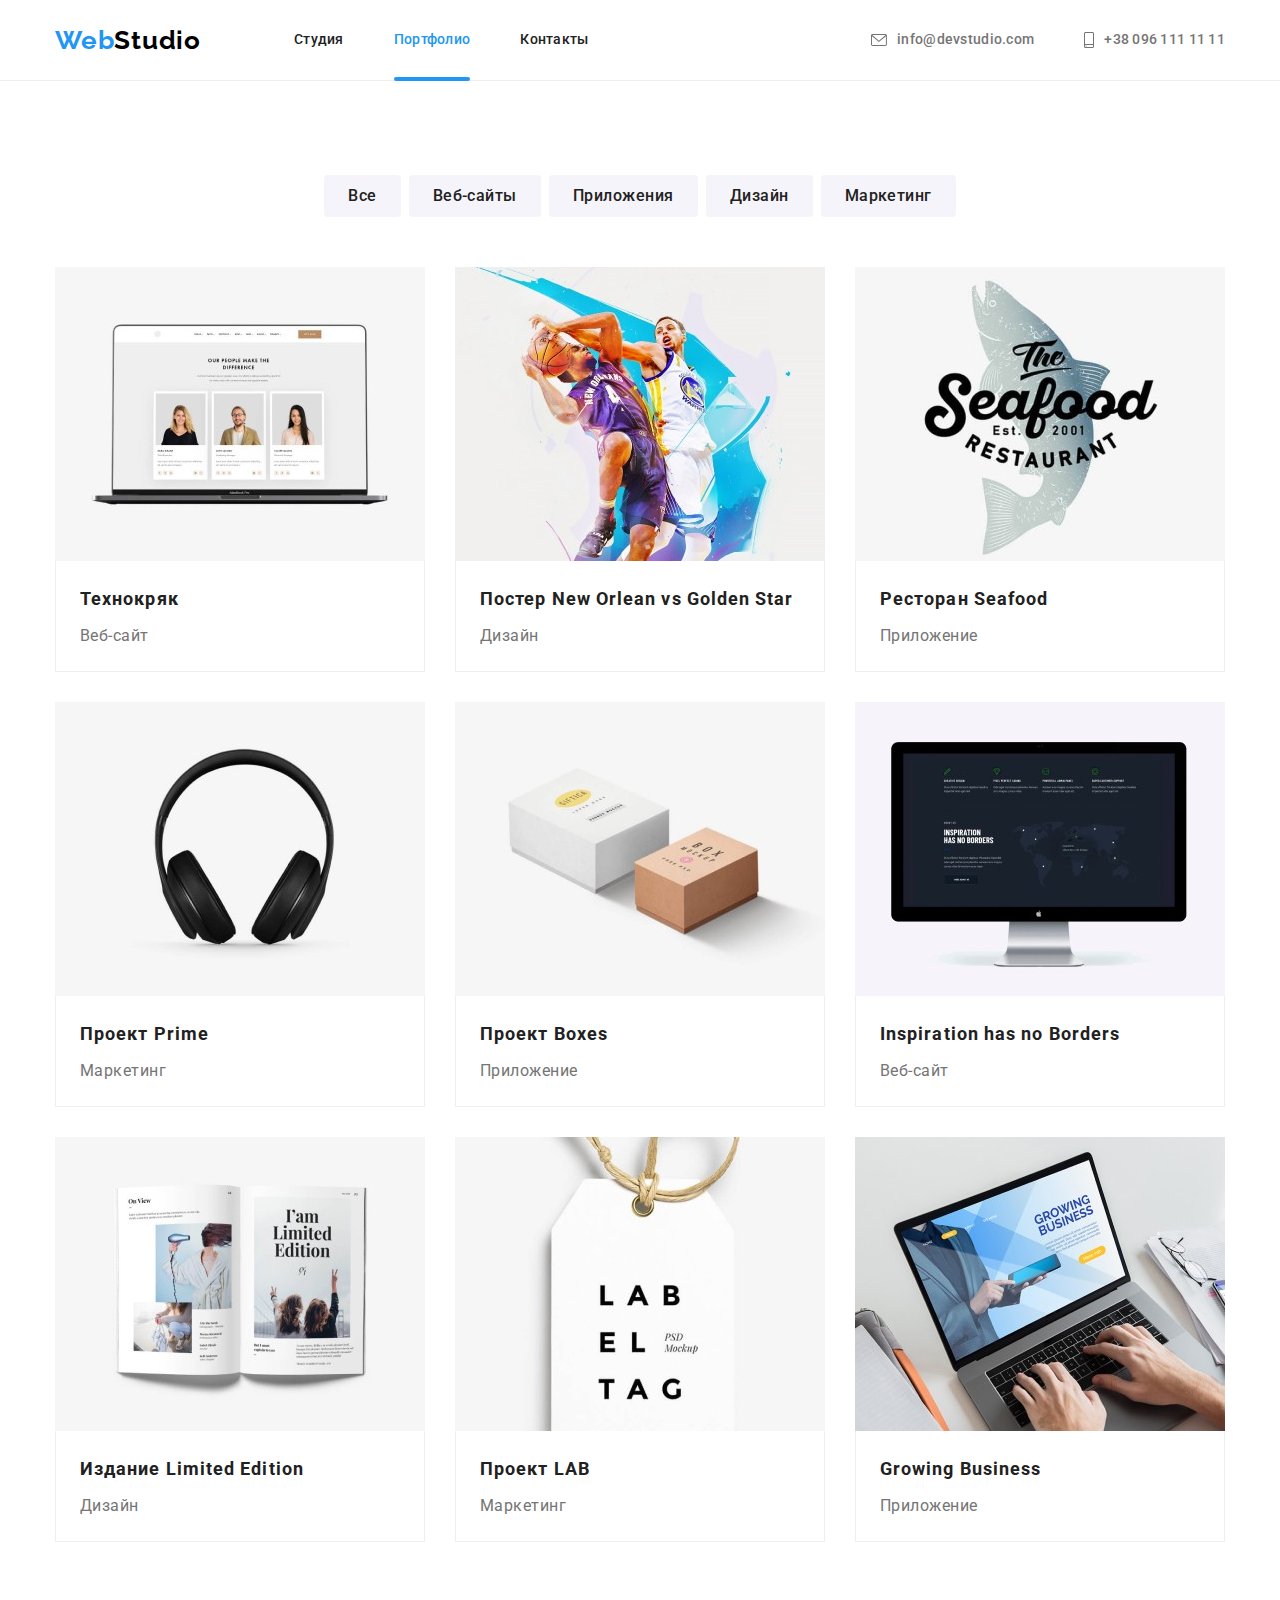
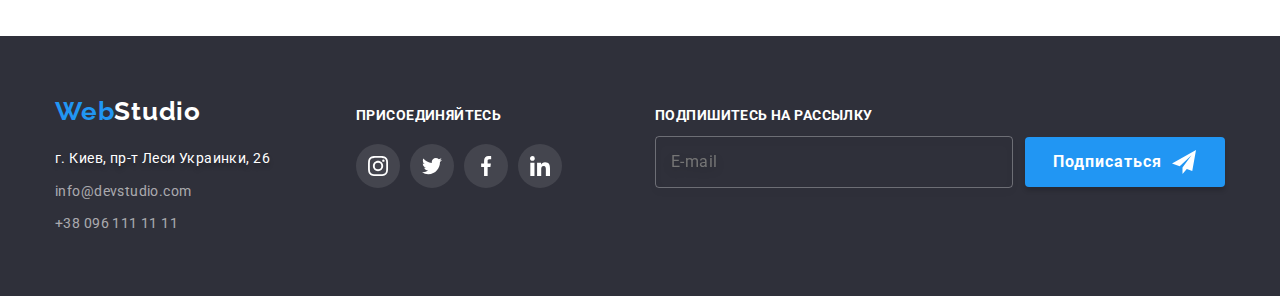
==== commit 6e710fdd: "код" ====
--- a/Portfolio.html
+++ b/Portfolio.html
@@ -163,24 +163,27 @@
             <li class="portfolio-card">
               <div class="portfolio-hover-div">
               <picture>
-                <source media="(max-width: 767px)"
-                srcset="./image/Portfolio/img1@1x_M.jpg 1x, 
-                ./image/Portfolio/img1@2x_M.jpg 2x"
-                >
-                <source media="(min-width: 768px)"
-                srcset="./image/Portfolio/img1@1x_T.jpg 1x, 
-                ./image/Portfolio/img1@2x_T.jpg 2x"
-                >
-
                 <source media="(min-width: 1200px)"
                 srcset="./image/Portfolio/img1@1x_D.jpg 1x, 
                 ./image/Portfolio/img1@2x_D.jpg 2x"
                 >
-            </picture>
-                <img 
+                
+                <source media="(min-width: 768px)"
+                srcset="./image/Portfolio/img1@1x_T.jpg 1x, 
+                ./image/Portfolio/img1@2x_T.jpg 2x"
+                >
+
+                <source media="(max-width: 767px)"
+                srcset="./image/Portfolio/img1@1x_M.jpg 1x, 
+                ./image/Portfolio/img1@2x_M.jpg 2x"
+                >
+                
+              <img 
                 src="./image/Portfolio/img1@1x_M.jpg" 
                 alt="ноутбук" 
-                width="370" />
+                width="370" /> 
+            </picture>
+                
 
                 <div class="overlay">
                   <p class="portfolio-hover-title">
@@ -199,26 +202,28 @@
             <li class="portfolio-card">
               <div class="portfolio-hover-div">
             <picture>
-                <source media="(max-width: 767px)"
-                srcset="./image/Portfolio/img2@1x_M.jpg 1x, 
-                ./image/Portfolio/img2@1x_M.jpg 2x"
-                >
-                <source media="(min-width: 768px)"
-                srcset="./image/Portfolio/img2@1x_T.jpg 1x, 
-                ./image/Portfolio/img2@1x_T.jpg 2x"
-                >
-
                 <source media="(min-width: 1200px)"
                 srcset="./image/Portfolio/img2@1x_D.jpg 1x, 
                 ./image/Portfolio/img2@1x_D.jpg 2x"
                 >
-            </picture>
+
+                <source media="(min-width: 768px)"
+                srcset="./image/Portfolio/img2@1x_T.jpg 1x, 
+                ./image/Portfolio/img2@1x_T.jpg 2x"
+                >
+                
+                <source media="(max-width: 767px)"
+                srcset="./image/Portfolio/img2@1x_M.jpg 1x, 
+                ./image/Portfolio/img2@1x_M.jpg 2x">
 
                 <img
                   src="./image/Portfolio/img2@1x_M.jpg"
                   alt="баскетбол"
                   width="370"
                 />
+            </picture>
+
+                
                 <div class="overlay">
                   <p class="portfolio-hover-title">
                     Lorem ipsum dolor sit amet, consectetur adipisicing elit. Ex
@@ -238,25 +243,25 @@
             <li class="portfolio-card">
               <div class="portfolio-hover-div">
                 <picture>
-                <source media="(max-width: 767px)"
+               <source media="(min-width: 1200px)"
+                srcset="./image/Portfolio/img3@1x_D.jpg 1x, 
+                ./image/Portfolio/img3@1x_D.jpg 2x"
+                >
+                <source media="(min-width: 768px)"
+                srcset="./image/Portfolio/img3@1x_T.jpg 1x, 
+                ./image/Portfolio/img3@1x_T.jpg 2x"
+                >               
+                 <source media="(max-width: 767px)"
                 srcset="./image/Portfolio/img3@1x_M.jpg 1x, 
                 ./image/Portfolio/img3@1x_M.jpg 2x"
                 >
-                <source media="(min-width: 768px)"
-                srcset="./image/Portfolio/img3@1x_T.jpg 1x, 
-                ./image/Portfolio/img3@1x_T.jpg 2x"
-                >
-
-                <source media="(min-width: 1200px)"
-                srcset="./image/Portfolio/img3@1x_D.jpg 1x, 
-                ./image/Portfolio/img3@1x_D.jpg 2x"
-                >
-            </picture>
                 <img
                   src="./image/Portfolio/img3@1x_M.jpg"
                   alt="лого ресторана"
                   width="370"
                 />
+            </picture>
+               
                 <div class="overlay">
                   <p class="portfolio-hover-title">
                     Lorem ipsum dolor sit amet, consectetur adipisicing elit. Ex
@@ -274,22 +279,27 @@
             <li class="portfolio-card">
               <div class="portfolio-hover-div">
                   <picture>
-                <source media="(max-width: 767px)"
+               <source media="(min-width: 1200px)"
+                srcset="./image/Portfolio/img4@1x_D.jpg 1x, 
+                ./image/Portfolio/img4@1x_D.jpg 2x"
+                >
+
+                <source media="(min-width: 768px)"
+                srcset="./image/Portfolio/img4@1x_T.jpg 1x, 
+                ./image/Portfolio/img4@1x_T.jpg 2x"
+                >
+                
+                 <source media="(max-width: 767px)"
                 srcset="./image/Portfolio/img4@1x_M.jpg 1x, 
                 ./image/Portfolio/img4@1x_M.jpg 2x"
                 >
-                <source media="(min-width: 768px)"
-                srcset="./image/Portfolio/img4@1x_T.jpg 1x, 
-                ./image/Portfolio/img4@1x_T.jpg 2x"
-                >
-
-                <source media="(min-width: 1200px)"
-                srcset="./image/Portfolio/img4@1x_D.jpg 1x, 
-                ./image/Portfolio/img4@1x_D.jpg 2x"
-                >
-            </picture>
-
-                <img src="./image/Portfolio/img4@1x_M.jpg" alt="наушники" width="370" />
+                <img 
+                src="./image/Portfolio/img4@1x_M.jpg" 
+                alt="наушники" 
+                width="370" />
+            </picture>
+
+                
 
                 <div class="overlay">
                   <p class="portfolio-hover-title">
@@ -308,21 +318,26 @@
             <li class="portfolio-card">
               <div class="portfolio-hover-div">
                 <picture>
-                <source media="(max-width: 767px)"
-                srcset="./image/Portfolio/img5@1x_M.jpg 1x, 
-                ./image/Portfolio/img5@1x_M.jpg 2x"
-                >
-                <source media="(min-width: 768px)"
-                srcset="./image/Portfolio/img5@1x_T.jpg 1x, 
-                ./image/Portfolio/img5@1x_T.jpg 2x"
-                >
-
+                
                 <source media="(min-width: 1200px)"
                 srcset="./image/Portfolio/img5@1x_D.jpg 1x, 
                 ./image/Portfolio/img5@1x_D.jpg 2x"
                 >
-            </picture>
-                <img src="./image/Portfolio/img5@1x_M.jpg" alt="коробки" width="370" />
+                <source media="(min-width: 768px)"
+                srcset="./image/Portfolio/img5@1x_T.jpg 1x, 
+                ./image/Portfolio/img5@1x_T.jpg 2x"
+                >
+
+                <source media="(max-width: 767px)"
+                srcset="./image/Portfolio/img5@1x_M.jpg 1x, 
+                ./image/Portfolio/img5@1x_M.jpg 2x"
+                >
+                <img 
+                src="./image/Portfolio/img5@1x_M.jpg" 
+                alt="коробки" 
+                width="370" />
+            </picture>
+                
 
                 <div class="overlay">
                   <p class="portfolio-hover-title">
@@ -341,21 +356,24 @@
             <li class="portfolio-card">
               <div class="portfolio-hover-div">
                 <picture>
+               <source media="(min-width: 1200px)"
+                srcset="./image/Portfolio/img6@1x_D.jpg 1x, 
+                ./image/Portfolio/img6@2x_D.jpg 2x"
+                >
+                <source media="(min-width: 768px)"
+                srcset="./image/Portfolio/img6@1x_T.jpg 1x, 
+                ./image/Portfolio/img6@2x_T.jpg 2x"
+                >          
                 <source media="(max-width: 767px)"
                 srcset="./image/Portfolio/img6@1x_M.jpg 1x, 
                 ./image/Portfolio/img6@2x_M.jpg 2x"
                 >
-                <source media="(min-width: 768px)"
-                srcset="./image/Portfolio/img6@1x_T.jpg 1x, 
-                ./image/Portfolio/img6@2x_T.jpg 2x"
-                >
-
-                <source media="(min-width: 1200px)"
-               srcset="./image/Portfolio/img6@1x_D.jpg 1x, 
-                ./image/Portfolio/img6@2x_D.jpg 2x"
-                >
-            </picture>
-                <img src="./image/Portfolio/img6@1x_M.jpg" alt="монитор" width="370" />
+                <img 
+                src="./image/Portfolio/img6@1x_M.jpg" 
+                alt="монитор" 
+                width="370" />
+            </picture>
+               
 
                 <div class="overlay">
                   <p class="portfolio-hover-title">
@@ -374,21 +392,25 @@
             <li class="portfolio-card">
               <div class="portfolio-hover-div">
                  <picture>
+                   <source media="(min-width: 1200px)"
+                srcset="./image/Portfolio/img7@1x_D.jpg 1x, 
+                ./image/Portfolio/img7@1x_D.jpg 2x"
+                >                
+                <source media="(min-width: 768px)"
+                srcset="./image/Portfolio/img7@1x_T.jpg 1x, 
+                ./image/Portfolio/img7@1x_T.jpg 2x"
+                >
                 <source media="(max-width: 767px)"
                 srcset="./image/Portfolio/img7@1x_M.jpg 1x, 
                 ./image/Portfolio/img7@1x_M.jpg 2x"
                 >
-                <source media="(min-width: 768px)"
-                srcset="./image/Portfolio/img7@1x_T.jpg 1x, 
-                ./image/Portfolio/img7@1x_T.jpg 2x"
-                >
-
-                <source media="(min-width: 1200px)"
-                srcset="./image/Portfolio/img7@1x_D.jpg 1x, 
-                ./image/Portfolio/img7@1x_D.jpg 2x"
-                >
-            </picture>
-                <img src="./image/Portfolio/img7@1x_M.jpg" alt="журнал" width="370" />
+               
+                 <img 
+                 src="./image/Portfolio/img7@1x_M.jpg" 
+                 alt="журнал" 
+                 width="370" />
+            </picture>
+               
 
                 <div class="overlay">
                   <p class="portfolio-hover-title">
@@ -407,21 +429,24 @@
             <li class="portfolio-card">
               <div class="portfolio-hover-div">
                 <picture>
-                <source media="(max-width: 767px)"
-                srcset="./image/Portfolio/img8@1x_M.jpg 1x, 
-                ./image/Portfolio/img8@1x_M.jpg 2x"
-                >
-                <source media="(min-width: 768px)"
-                srcset="./image/Portfolio/img8@1x_T.jpg 1x, 
-                ./image/Portfolio/img8@1x_T.jpg 2x"
-                >
-
                 <source media="(min-width: 1200px)"
                 srcset="./image/Portfolio/img8@1x_D.jpg 1x, 
                 ./image/Portfolio/img8@1x_D.jpg 2x"
                 >
-            </picture>
-                <img src="./image/Portfolio/img8@1x_M.jpg" alt="лейб" width="370" />
+                <source media="(min-width: 768px)"
+                srcset="./image/Portfolio/img8@1x_T.jpg 1x, 
+                ./image/Portfolio/img8@1x_T.jpg 2x"
+                >                
+                <source media="(max-width: 767px)"
+                srcset="./image/Portfolio/img8@1x_M.jpg 1x, 
+                ./image/Portfolio/img8@1x_M.jpg 2x"
+                >
+                <img 
+                src="./image/Portfolio/img8@1x_M.jpg" 
+                alt="лейб" 
+                width="370" />
+            </picture>
+                
 
                 <div class="overlay">
                   <p class="portfolio-hover-title">
@@ -440,25 +465,26 @@
             <li class="portfolio-card">
               <div class="portfolio-hover-div">
                 <picture>
-                <source media="(max-width: 767px)"
-                srcset="./image/Portfolio/img9@1x_M.jpg 1x, 
-                ./image/Portfolio/img9@1x_M.jpg 2x"
-                >
-                <source media="(min-width: 768px)"
-                srcset="./image/Portfolio/img9@1x_T.jpg 1x, 
-                ./image/Portfolio/img9@1x_T.jpg 2x"
-                >
-
                 <source media="(min-width: 1200px)"
                 srcset="./image/Portfolio/img9@1x_D.jpg 1x, 
                 ./image/Portfolio/img9@1x_D.jpg 2x"
                 >
-            </picture>
+                <source media="(min-width: 768px)"
+                srcset="./image/Portfolio/img9@1x_T.jpg 1x, 
+                ./image/Portfolio/img9@1x_T.jpg 2x"
+                >                
+                <source media="(max-width: 767px)"
+                srcset="./image/Portfolio/img9@1x_M.jpg 1x, 
+                ./image/Portfolio/img9@1x_M.jpg 2x"
+                >
+                
                 <img
                   src="./image/Portfolio/img9@1x_M.jpg"
                   alt="печать на пк"
                   width="370"
                 />
+            </picture>
+                
                 <div class="overlay">
                   <p class="portfolio-hover-title">
                     Lorem ipsum dolor sit amet, consectetur adipisicing elit. Ex
--- a/css/main.min.css
+++ b/css/main.min.css
@@ -1 +1 @@
-body{font-family:"Roboto",sans-serif}.no-scroll{overflow:hidden}ul{list-style:none}a{text-decoration:none;color:#212121}img{display:block;width:100%;height:auto}.container{padding-right:15px;padding-left:15px;margin-right:auto;margin-left:auto}@media screen and (min-width: 320px){.container{min-width:320px}}@media screen and (min-width: 768px){.container{min-width:768px}}@media screen and (min-width: 1200px){.container{min-width:1200px}}.visually-hidden{position:absolute;width:1px;height:1px;margin:-1px;border:0;padding:0;white-space:nowrap;-webkit-clip-path:inset(100%);clip-path:inset(100%);clip:rect(0 0 0 0);overflow:hidden}.backdrop{position:fixed;top:0;left:0;width:100%;height:100%;background-color:rgba(0,0,0,.2);-webkit-transition:opacity 250ms cubic-bezier(0.4, 0, 0.2, 1),visibility 250ms cubic-bezier(0.4, 0, 0.2, 1);transition:opacity 250ms cubic-bezier(0.4, 0, 0.2, 1),visibility 250ms cubic-bezier(0.4, 0, 0.2, 1)}.backdrop.is-hidden{opacity:0;visibility:hidden;pointer-events:none}.modal{position:absolute;top:13%;left:3%;-webkit-transform:scale(1) rotate(0);transform:scale(1) rotate(0);width:450px;background-color:#fff;-webkit-box-shadow:0px 1px 3px rgba(0,0,0,.12),0px 1px 1px rgba(0,0,0,.14),0px 2px 1px rgba(0,0,0,.2);box-shadow:0px 1px 3px rgba(0,0,0,.12),0px 1px 1px rgba(0,0,0,.14),0px 2px 1px rgba(0,0,0,.2);border-radius:4px;-webkit-transition:1000ms;transition:1000ms;padding:40px}@media screen and (min-width: 768px){.modal{top:50%;left:50%;-webkit-transform:translate(-50%, -50%);transform:translate(-50%, -50%)}}@media screen and (min-width: 1200px){.modal{width:528px;top:50%;left:50%;-webkit-transform:translate(-50%, -50%);transform:translate(-50%, -50%)}}.backdrop.is-hidden>.modal{-webkit-transform:translate(-50%, -50%) scale(0.2) rotate(45deg);transform:translate(-50%, -50%) scale(0.2) rotate(45deg)}.backdrop.is-hidden>.modal{-webkit-transform:scale(0.2) rotate(45deg);transform:scale(0.2) rotate(45deg)}.modal-close-btn{position:absolute;padding:6px;top:8px;right:8px;background-color:#fff;border:1px solid rgba(0,0,0,.1);border-radius:50%;display:-webkit-box;display:-ms-flexbox;display:flex;-webkit-box-pack:center;-ms-flex-pack:center;justify-content:center;-webkit-box-align:center;-ms-flex-align:center;align-items:center;cursor:pointer;width:33px;height:33px;-webkit-transition:fill 250ms cubic-bezier(0.4, 0, 0.2, 1);transition:fill 250ms cubic-bezier(0.4, 0, 0.2, 1)}.modal-close-btn:hover .modal-close-btn{fill:#2196f3}.modal-close-svg{position:absolute}.register-form{margin-top:12px}.modal-title{font-weight:700;font-size:20px;line-height:1.15;text-align:center;letter-spacing:.03em;color:var(--main-text-color)}.modal-form{display:-webkit-box;display:-ms-flexbox;display:flex;-webkit-box-orient:vertical;-webkit-box-direction:normal;-ms-flex-direction:column;flex-direction:column;gap:10px}.modal-label{display:block}.modal-span{font-weight:400;font-size:12px;line-height:1.16;letter-spacing:.01em;color:#757575;display:block;text-align:left;margin-bottom:4px}.modal-svg-holder{position:relative;-webkit-transition:fill 250ms cubic-bezier(0.4, 0, 0.2, 1);transition:fill 250ms cubic-bezier(0.4, 0, 0.2, 1)}.modal-svg-holder:focus-within{fill:#2196f3}.modal-input{border:1px solid rgba(33,33,33,.2);border-radius:4px;height:40px;width:100%;padding-left:43px;margin-bottom:10px;outline:none;font-size:12px;color:var(--secondary-text-color);-webkit-transition:border 250ms cubic-bezier(0.4, 0, 0.2, 1);transition:border 250ms cubic-bezier(0.4, 0, 0.2, 1)}.modal-input:focus-within{border-color:#2196f3}.modal-svg{position:absolute;bottom:45%;left:3%}.modal-textarea{display:block;width:100%;height:120px;resize:none;border-radius:4px;border:1px solid rgba(33,33,33,.2);padding:10px;font-weight:400;font-size:12px;line-height:1.16;letter-spacing:.01em;outline:none;color:var(--secondary-text-color)}.modal-textarea:-moz-placeholder-shown{color:rgba(117,117,117,.5)}.modal-textarea:-ms-input-placeholder{color:rgba(117,117,117,.5)}.modal-textarea:placeholder-shown{color:rgba(117,117,117,.5)}.modal-textarea:focus-within{border-color:#2196f3}.text-span{font-weight:400;font-size:12px;line-height:1.16;letter-spacing:.03em;color:var(--secondary-text-color);-webkit-user-select:none;-moz-user-select:none;-ms-user-select:none;user-select:none}@media screen and (min-width: 1200px){.text-span{font-size:14px;line-height:1.71}}.agreement{display:-webkit-box;display:-ms-flexbox;display:flex;-webkit-box-pack:center;-ms-flex-pack:center;justify-content:center;-webkit-box-align:center;-ms-flex-align:center;align-items:center;gap:7px;margin-top:15px}@media screen and (min-width: 1200px){.agreement{gap:8px}}.check{opacity:0;-webkit-transition:opacity 250ms cubic-bezier(0.4, 0, 0.2, 1);transition:opacity 250ms cubic-bezier(0.4, 0, 0.2, 1)}.modal-checkbox:checked+.register-svg .check{opacity:1}.modal-checkbox:checked+.register-svg .uncheck{opacity:0}.agreement-link{font-weight:400;font-size:12px;line-height:1.16;letter-spacing:.03em;-webkit-text-decoration-line:underline;text-decoration-line:underline;color:#2196f3;text-underline-position:under}@media screen and (min-width: 1200px){.agreement-link{font-size:14px;line-height:1.71}}.modal-btn{background:#2196f3;-webkit-box-shadow:0px 4px 4px rgba(0,0,0,.15);box-shadow:0px 4px 4px rgba(0,0,0,.15);border-radius:4px;border-color:rgba(0,0,0,0);font-weight:700;font-size:16px;line-height:1.87;letter-spacing:.06em;color:#fff;width:200px;padding:10px 52px;cursor:pointer;display:block;margin:0 auto;margin-top:30px}.mobile_menu{position:fixed;top:0;left:0;z-index:100;background-color:#fff;width:100%;height:100%;padding-top:20px;padding-left:40px;-webkit-transform:translateX(100%);transform:translateX(100%);-webkit-transition:-webkit-transform 250ms cubic-bezier(0.4, 0, 0.2, 1);transition:-webkit-transform 250ms cubic-bezier(0.4, 0, 0.2, 1);transition:transform 250ms cubic-bezier(0.4, 0, 0.2, 1);transition:transform 250ms cubic-bezier(0.4, 0, 0.2, 1), -webkit-transform 250ms cubic-bezier(0.4, 0, 0.2, 1)}.mobile_menu.is-open{-webkit-transform:translateX(0);transform:translateX(0)}@media screen and (min-width: 768px){.mobile_menu{display:none}}.mobile_menu__button--close{background-color:rgba(0,0,0,0);border:none;margin-left:370px;margin-right:15px;display:inline-block;padding:0}.mobile_menu__button--close:hover .mobile_menu__icon--close,.mobile_menu__button--close:focus .mobile_menu__icon--close{fill:#2196f3}.mobile-nav{padding:0;margin:0}.mobile-nav__item{margin-bottom:32px}.mobile-nav__item:last-child{margin-bottom:302px}.mobile-nav__link{font-weight:500;font-size:40px;line-height:1.17;text-align:center;letter-spacing:.02em;color:#212121}.mobile-nav__link:last-child{margin-bottom:0}.mobile-nav__link--curent{color:#2196f3}.mobile-nav__link:hover,.mobile-nav__link:focus{color:#2196f3}.mobile_contacts{padding:0;margin:0}.mobile_contacts__item{font-weight:500;font-size:40px;line-height:1.17;letter-spacing:.02em}.mobile_contacts__item:first-child{font-weight:500;font-size:34px;line-height:1.17;letter-spacing:.02em;color:#2196f3;margin-bottom:32px}.mobile_contacts__item:last-child{font-weight:500;font-size:24px;line-height:1.16;letter-spacing:.02em;color:#757575;margin-bottom:64px}.mobile_contacts__link{color:currentColor}.mobile_contacts__link:hover,.mobile_contacts__link:focus{color:#2196f3}.social_list{display:-webkit-box;display:-ms-flexbox;display:flex;gap:10px;padding:0;margin:0}.socisl_list__item{font-weight:500;font-size:18px;line-height:1.22;letter-spacing:.02em;color:#2196f3;padding-right:10px;border-right:1px solid rgba(33,33,33,.2)}.socisl_list__item:last-child{border-right:none}.socisl_list__link{color:currentColor}.header{border-bottom:1px solid #eee}.header-container{padding-top:16px;padding-right:10px;padding-bottom:16px}@media screen and (min-width: 768px){.header-container{display:-webkit-box;display:-ms-flexbox;display:flex;-webkit-box-align:center;-ms-flex-align:center;align-items:center;padding-top:0;padding-bottom:0;padding-right:15px}}.logo{font-family:"Raleway";font-style:normal;font-weight:700;font-size:24px;line-height:1.16;letter-spacing:.03em;text-decoration:none}@media screen and (min-width: 1200px){.logo{font-size:26px;line-height:1.19}}.logo--blue{color:#2196f3}.logo--white{color:#000}.mobile_menu__button--open{position:absolute;top:8px;right:10px;background-color:rgba(0,0,0,0);border:none;padding:0;display:-webkit-inline-box;display:-ms-inline-flexbox;display:inline-flex}.mobile_menu__button--open:hover .mobile_menu__icon--open,.mobile_menu__button--open:focus .mobile_menu__icon--open{fill:#2196f3}@media screen and (min-width: 768px){.mobile_menu__button--open{display:none}}@media screen and (min-width: 320px)and (max-width: 767px){.nav{display:none}}@media screen and (min-width: 320px)and (max-width: 767px)and (min-width: 768px){.nav{display:-webkit-box;display:-ms-flexbox;display:flex;-webkit-box-align:center;-ms-flex-align:center;align-items:center}}.main-nav{display:-webkit-box;display:-ms-flexbox;display:flex;margin-top:0;margin-bottom:0;padding-left:0}.main-nav__item{margin-left:50px}@media screen and (min-width: 768px){.main-nav__item:first-child{margin-left:88px}}@media screen and (min-width: 1200px){.main-nav__item:first-child{margin-left:93px}}.main-nav__link{position:relative;display:block;color:#212121;font-style:normal;font-weight:500;font-size:14px;line-height:1.14;letter-spacing:.02em;padding-top:32px;padding-bottom:32px;-webkit-transition-property:color;transition-property:color;-webkit-transition-duration:250ms;transition-duration:250ms;-webkit-transition-timing-function:cubic-bezier(0.4, 0, 0.2, 1);transition-timing-function:cubic-bezier(0.4, 0, 0.2, 1)}.main-nav__link:hover,.main-nav__link:focus{color:#2196f3}.main-nav__link--curent{color:#2196f3}.main-nav__link--curent::after{position:absolute;bottom:-1px;content:"";width:100%;height:4px;background:#2196f3;border-radius:2px;display:block}@media screen and (min-width: 320px)and (max-width: 767px){.secondsry-nav{display:none}}@media screen and (min-width: 768px){.secondsry-nav{display:-webkit-box;display:-ms-flexbox;display:flex;margin-left:auto}}.secondsry-nav__list{padding:0;margin:0}@media screen and (min-width: 768px){.secondsry-nav__list{display:-webkit-box;display:-ms-flexbox;display:flex;-webkit-box-align:start;-ms-flex-align:start;align-items:flex-start;-webkit-box-orient:vertical;-webkit-box-direction:normal;-ms-flex-direction:column;flex-direction:column;gap:10px}}@media screen and (min-width: 1200px){.secondsry-nav__list{display:-webkit-box;display:-ms-flexbox;display:flex;gap:50px;-webkit-box-orient:horizontal;-webkit-box-direction:normal;-ms-flex-direction:row;flex-direction:row;padding-left:0;margin-top:0;margin-bottom:0}}@media screen and (min-width: 1200px){.secondsry-nav__item{display:-webkit-box;display:-ms-flexbox;display:flex;-webkit-box-pack:center;-ms-flex-pack:center;justify-content:center;-webkit-box-align:center;-ms-flex-align:center;align-items:center}}.secondary-nav__link{color:#757575;text-decoration:none;-webkit-transition-property:color;transition-property:color;-webkit-transition-duration:250ms;transition-duration:250ms;-webkit-transition-timing-function:cubic-bezier(0.4, 0, 0.2, 1);transition-timing-function:cubic-bezier(0.4, 0, 0.2, 1)}.secondary-nav__link:hover,.secondary-nav__link:focus{color:#2196f3}.secondary-nav__link:hover,.secondary-nav__link:focus .secondary-nav__icon{fill:currentColor}@media screen and (min-width: 768px){.secondary-nav__link{font-weight:500;font-size:12px;line-height:1.16;letter-spacing:.02em}}@media screen and (min-width: 1200px){.secondary-nav__link{padding-top:32px;padding-bottom:32px;font-weight:500;font-size:14px;line-height:1.14;letter-spacing:.02em;display:-webkit-box;display:-ms-flexbox;display:flex;-webkit-box-pack:center;-ms-flex-pack:center;justify-content:center;-webkit-box-align:center;-ms-flex-align:center;align-items:center}}.secondary-nav__icon{fill:currentColor;margin-right:10px;display:inline-block}.hero{display:block;background-color:rgba(47,48,58,.4);background-repeat:no-repeat;background-size:cover;text-align:center;margin-right:auto;margin-left:auto;padding-top:118px;padding-right:0;padding-bottom:118px;padding-left:0;background-image:-webkit-gradient(linear, left top, right top, from(rgba(47, 48, 58, 0.4)), to(rgba(47, 48, 58, 0.4))),url(../image/background/Img@1x_M.jpg);background-image:linear-gradient(to right, rgba(47, 48, 58, 0.4), rgba(47, 48, 58, 0.4)),url(../image/background/Img@1x_M.jpg)}@media(min-device-pixel-ratio: 2),(-webkit-min-device-pixel-ratio: 2),(min-resolution: 192dpi),(min-resolution: 2dppx){.hero{background-image:-webkit-gradient(linear, left top, right top, from(rgba(47, 48, 58, 0.4)), to(rgba(47, 48, 58, 0.4))),url(../image/background/Img@2x_M.jpg);background-image:linear-gradient(to right, rgba(47, 48, 58, 0.4), rgba(47, 48, 58, 0.4)),url(../image/background/Img@2x_M.jpg)}}@media screen and (min-width: 768px){.hero{background-image:-webkit-gradient(linear, left top, right top, from(rgba(47, 48, 58, 0.4)), to(rgba(47, 48, 58, 0.4))),url(../image/background/Img@1x_T.jpg);background-image:linear-gradient(to right, rgba(47, 48, 58, 0.4), rgba(47, 48, 58, 0.4)),url(../image/background/Img@1x_T.jpg)}}@media screen and (min-width: 768px)and (min-device-pixel-ratio: 2),screen and (min-width: 768px)and (-webkit-min-device-pixel-ratio: 2),screen and (min-width: 768px)and (min-resolution: 192dpi),screen and (min-width: 768px)and (min-resolution: 2dppx){.hero{background-image:-webkit-gradient(linear, left top, right top, from(rgba(47, 48, 58, 0.4)), to(rgba(47, 48, 58, 0.4))),url(../image/background/Img@2x_T.jpg);background-image:linear-gradient(to right, rgba(47, 48, 58, 0.4), rgba(47, 48, 58, 0.4)),url(../image/background/Img@2x_T.jpg)}}@media screen and (min-width: 1200px){.hero{padding-top:200px;padding-right:0;padding-bottom:200px;padding-left:0;background-image:-webkit-gradient(linear, left top, right top, from(rgba(47, 48, 58, 0.4)), to(rgba(47, 48, 58, 0.4))),url(../image/background/Img@1x_D.jpg);background-image:linear-gradient(to right, rgba(47, 48, 58, 0.4), rgba(47, 48, 58, 0.4)),url(../image/background/Img@1x_D.jpg)}}@media screen and (min-width: 1200px)and (min-device-pixel-ratio: 2),screen and (min-width: 1200px)and (-webkit-min-device-pixel-ratio: 2),screen and (min-width: 1200px)and (min-resolution: 192dpi),screen and (min-width: 1200px)and (min-resolution: 2dppx){.hero{background-image:-webkit-gradient(linear, left top, right top, from(rgba(47, 48, 58, 0.4)), to(rgba(47, 48, 58, 0.4))),url(../image/background/Img@2x_D.jpg);background-image:linear-gradient(to right, rgba(47, 48, 58, 0.4), rgba(47, 48, 58, 0.4)),url(../image/background/Img@2x_D.jpg)}}.hero__title{color:#fff;font-weight:900;line-height:1.62;text-align:center;letter-spacing:.06em;text-transform:uppercase;margin-top:0;margin-bottom:30px}@media screen and (min-width: 1200px){.hero__title{font-size:44px;line-height:1.36}}.hero__button{font-family:inherit;font-style:normal;font-weight:700;font-size:16px;line-height:1.87;display:inline-block;text-align:center;letter-spacing:.06em;color:#fff;background-color:#2196f3;cursor:pointer;border-radius:5px;border-color:rgba(0,0,0,0);min-width:200px;padding:10px 32px}.benefits{padding-top:60px}@media screen and (min-width: 1200px){.benefits{padding-top:94px}}.benefits_list{padding:0;margin:0}@media screen and (min-width: 768px){.benefits_list{display:-webkit-box;display:-ms-flexbox;display:flex;gap:30px;-ms-flex-wrap:wrap;flex-wrap:wrap}}@media screen and (min-width: 1200px){.benefits_list{display:-webkit-box;display:-ms-flexbox;display:flex;-ms-flex-wrap:nowrap;flex-wrap:nowrap;-webkit-box-pack:justify;-ms-flex-pack:justify;justify-content:space-between;padding-left:0;margin-top:0;margin-bottom:0}}.benefits_item{-ms-flex-preferred-size:450px;flex-basis:450px;margin-bottom:30px}.benefits_item:last-child{margin-bottom:60px}@media screen and (min-width: 768px){.benefits_item{-ms-flex-preferred-size:354px;flex-basis:354px;margin-bottom:0}}@media screen and (min-width: 1200px){.benefits_item{-ms-flex-preferred-size:270px;flex-basis:270px}}.benefits_icon{width:450px;height:120px;background-color:#f5f4fa;border-radius:4px;display:-webkit-box;display:-ms-flexbox;display:flex;-webkit-box-pack:center;-ms-flex-pack:center;justify-content:center;-webkit-box-align:center;-ms-flex-align:center;align-items:center;margin-bottom:30px}@media screen and (min-width: 768px){.benefits_icon{width:354px;margin-bottom:0}}@media screen and (min-width: 1200px){.benefits_icon{width:270px}}.benefits_title{color:#212121;font-style:normal;font-weight:700;font-size:14px;line-height:1.14;letter-spacing:.03em;text-transform:uppercase;margin-top:0;margin-bottom:10px;text-align:center}@media screen and (min-width: 768px){.benefits_title{text-align:start}}.benefits_text{color:#757575;font-style:normal;font-weight:400;font-size:14px;line-height:1.71;letter-spacing:.03em;margin-top:0;margin-bottom:0}.specialization{display:none;padding-top:94px;padding-bottom:94px}@media screen and (min-width: 1200px){.specialization{display:contents}}.specialization_title{color:#212121;font-style:normal;font-weight:700;font-size:36px;line-height:1.16;text-align:center;letter-spacing:.03em;margin-top:0;margin-bottom:50px}.specialization_list{display:-webkit-box;display:-ms-flexbox;display:flex;-webkit-box-pack:justify;-ms-flex-pack:justify;justify-content:space-between;padding-left:0;gap:30px;margin-top:0;margin-bottom:0}.specialization_uppertitle_wrap{position:relative}.specialization_uppertitle{position:absolute;bottom:0;width:100%;margin:0;font-weight:700;font-size:14px;line-height:1.14;text-align:center;letter-spacing:.03em;text-transform:uppercase;color:#fff;background-color:rgba(47,48,58,.8);padding-top:28px;padding-bottom:28px}.team{background-color:#f5f4fa;padding-top:60px;padding-bottom:60px}@media screen and (min-width: 1200px){.team{padding-top:94px;padding-bottom:94px}}.team_title{color:var(--main-text-color);font-weight:700;font-size:28px;line-height:1.16;text-align:center;letter-spacing:.03em;margin-top:0;margin-bottom:30px}@media screen and (min-width: 1200px){.team_title{font-size:36px;margin-bottom:50px}}.team_list{padding:0;margin:0}@media screen and (min-width: 768px){.team_list{display:-webkit-box;display:-ms-flexbox;display:flex;-ms-flex-wrap:wrap;flex-wrap:wrap;gap:30px;-ms-flex-pack:distribute;justify-content:space-around}}@media screen and (min-width: 1200px){.team_list{display:-webkit-box;display:-ms-flexbox;display:flex;-ms-flex-wrap:nowrap;flex-wrap:nowrap}}.team_item{margin-bottom:30px}.team_item:last-child{margin-bottom:0}@media screen and (min-width: 768px){.team_item{-ms-flex-preferred-size:calc((100% - 30px)/2);flex-basis:calc((100% - 30px)/2);margin-bottom:0}}.team_card{background:#fff;-webkit-box-shadow:0px 1px 3px rgba(0,0,0,.12),0px 1px 1px rgba(0,0,0,.14),0px 2px 1px rgba(0,0,0,.2);box-shadow:0px 1px 3px rgba(0,0,0,.12),0px 1px 1px rgba(0,0,0,.14),0px 2px 1px rgba(0,0,0,.2);border-radius:0px 0px 4px 4px}.team_name_wrap{padding-top:30px;padding-bottom:30px;text-align:center}.team_name{color:#212121;font-style:normal;font-weight:500;font-size:16px;line-height:1.18;letter-spacing:.03em;margin-top:0;margin-bottom:10px}.team_position{color:#757575;font-style:normal;font-weight:400;font-size:16px;line-height:1.18;letter-spacing:.03em;margin-top:0;margin-bottom:16px}.social-list{display:-webkit-box;display:-ms-flexbox;display:flex;gap:10px;-webkit-box-pack:center;-ms-flex-pack:center;justify-content:center;padding-left:0;margin-top:0;margin-bottom:0}.social_link{width:44px;height:44px;color:#afb1b8;border-radius:50%;display:-webkit-box;display:-ms-flexbox;display:flex;-webkit-box-pack:center;-ms-flex-pack:center;justify-content:center;-webkit-box-align:center;-ms-flex-align:center;align-items:center;-webkit-transition:color 250ms cubic-bezier(0.4, 0, 0.2, 1),background 250ms cubic-bezier(0.4, 0, 0.2, 1);transition:color 250ms cubic-bezier(0.4, 0, 0.2, 1),background 250ms cubic-bezier(0.4, 0, 0.2, 1)}.social_link:hover,.social_link:focus,.social_link:active{background-color:#2196f3;color:#fff}.social_icon{fill:currentColor}.social_icon:hover,.social_icon:focus,.social_icon:active .social_icon{fill:currentColor}.clients{padding-top:60px;padding-bottom:60px}@media screen and (min-width: 1200px){.clients{padding-top:94px;padding-bottom:94px}}.clients-title{color:var(--main-text-color);font-weight:700;font-size:28px;line-height:1.16;text-align:center;letter-spacing:.03em;margin-top:0;margin-bottom:30px}@media screen and (min-width: 1200px){.clients-title{font-size:36px;margin-bottom:50px}}.clients-list{margin:0;padding:0;display:-webkit-box;display:-ms-flexbox;display:flex;-ms-flex-wrap:wrap;flex-wrap:wrap;gap:30px}@media screen and (min-width: 1200px){.clients-list{-ms-flex-wrap:nowrap;flex-wrap:nowrap}}.clients-list-item{-ms-flex-preferred-size:calc((100% - 30px)/2);flex-basis:calc((100% - 30px)/2);display:-webkit-box;display:-ms-flexbox;display:flex;-webkit-box-pack:center;-ms-flex-pack:center;justify-content:center;text-align:center}@media screen and (min-width: 768px){.clients-list-item{-ms-flex-preferred-size:calc((100% - 60px)/3);flex-basis:calc((100% - 60px)/3)}}.clients-link{display:-webkit-box;display:-ms-flexbox;display:flex;-webkit-box-pack:center;-ms-flex-pack:center;justify-content:center;-webkit-box-align:center;-ms-flex-align:center;align-items:center;border-radius:4px;width:210px;height:92px;border:1px solid #afb1b8;color:#afb1b8;-webkit-transition:color 250ms cubic-bezier(0.4, 0, 0.2, 1),border 250ms cubic-bezier(0.4, 0, 0.2, 1);transition:color 250ms cubic-bezier(0.4, 0, 0.2, 1),border 250ms cubic-bezier(0.4, 0, 0.2, 1)}.clients-link:active{color:#2196f3}.clients-link:hover,.clients-link:focus,.clients-link:active{border:1px solid #2196f3;color:#2196f3}@media screen and (min-width: 768px){.clients-link{width:100%}}@media screen and (min-width: 1200px){.clients-link{width:170px}}.clients-logo{fill:currentColor}.clients-logo .clients-link:hover,.clients-logo .clients-link:focus,.clients-link:active .clients-logo{fill:currentColor}.portfolio{padding-top:60px;padding-bottom:60px}@media screen and (min-width: 1200px){.portfolio{padding-top:94px;padding-bottom:94px}}.btn-list{display:-webkit-box;display:-ms-flexbox;display:flex;-ms-flex-wrap:wrap;flex-wrap:wrap;-webkit-box-align:start;-ms-flex-align:start;align-items:flex-start;padding:0;margin:0}@media screen and (min-width: 768px){.btn-list{display:-webkit-box;display:-ms-flexbox;display:flex;-webkit-box-pack:center;-ms-flex-pack:center;justify-content:center;margin-top:0;margin-bottom:50px;padding-left:0}}.portfolio-btn{color:#212121;background-color:#f5f4fa;font-style:normal;font-weight:500;font-size:16px;line-height:1.62;text-align:center;letter-spacing:.03em;border-radius:4px;border-color:rgba(0,0,0,0);padding:6px 22px;cursor:pointer;-webkit-transition:color 250ms cubic-bezier(0.4, 0, 0.2, 1),background 250ms cubic-bezier(0.4, 0, 0.2, 1);transition:color 250ms cubic-bezier(0.4, 0, 0.2, 1),background 250ms cubic-bezier(0.4, 0, 0.2, 1)}.portfolio-btn:hover,.portfolio-btn:focus{background-color:#2196f3;color:#fff}.btn-list-item{margin-left:8px;margin-bottom:15px}.btn-list-item:first-child{margin-left:0}.btn-list-item:nth-last-child(-n+2){margin-bottom:0}@media screen and (min-width: 768px){.btn-list-item{margin-bottom:0}}.portfolio-card-list{padding:0;margin-top:40px;margin-bottom:0}@media screen and (min-width: 768px){.portfolio-card-list{margin-top:30px;display:-webkit-box;display:-ms-flexbox;display:flex;-ms-flex-wrap:wrap;flex-wrap:wrap;gap:30px;padding:0;margin:0}}.portfolio-card{margin-bottom:30px}.portfolio-card:last-child{margin-bottom:0}.portfolio-card:hover{-webkit-box-shadow:0px 1px 1px rgba(0,0,0,.12),0px 4px 4px rgba(0,0,0,.06),1px 4px 6px rgba(0,0,0,.16);box-shadow:0px 1px 1px rgba(0,0,0,.12),0px 4px 4px rgba(0,0,0,.06),1px 4px 6px rgba(0,0,0,.16)}@media screen and (min-width: 768px){.portfolio-card{margin-bottom:0;-ms-flex-preferred-size:calc((100% - 30px)/2);flex-basis:calc((100% - 30px)/2)}}@media screen and (min-width: 1200px){.portfolio-card{-ms-flex-preferred-size:370px;flex-basis:370px}}.portfolio-hover-div{position:relative;overflow:hidden}.overlay{position:absolute;bottom:0;left:0;display:block;-webkit-transform:translateY(100%);transform:translateY(100%);background-color:rgba(33,150,243,.9);width:100%;height:100%;-webkit-transition:-webkit-transform 250ms cubic-bezier(0.4, 0, 0.2, 1);transition:-webkit-transform 250ms cubic-bezier(0.4, 0, 0.2, 1);transition:transform 250ms cubic-bezier(0.4, 0, 0.2, 1);transition:transform 250ms cubic-bezier(0.4, 0, 0.2, 1), -webkit-transform 250ms cubic-bezier(0.4, 0, 0.2, 1)}.portfolio-card:hover .overlay{cursor:pointer;-webkit-transform:translateY(0%);transform:translateY(0%)}.portfolio-hover-title{margin:0;padding-top:63px;padding-right:24px;padding-bottom:63px;padding-left:24px;font-weight:400;font-size:18px;line-height:1.55;letter-spacing:.03em;color:#fff}.portfolio-hover-title:hover{opacity:1}.portfolio-title-div{border:1px solid #eee;border-top:none;padding-top:20px;padding-right:24px;padding-bottom:20px;padding-left:24px}@media screen and (min-width: 768px)and (max-width: 1199px){.fc{padding-bottom:56px}}.portfolio-title{color:#212121;font-weight:700;font-size:18px;line-height:2;letter-spacing:.06em;margin-top:0;margin-bottom:4px}.portfolio-category{color:#757575;font-weight:400;font-size:16px;line-height:1.87;letter-spacing:.03em;margin-top:0;margin-bottom:0}.footer{background-color:#2f303a;padding-top:60px;padding-bottom:60px}.footer-container{display:-webkit-box;display:-ms-flexbox;display:flex;-webkit-box-orient:vertical;-webkit-box-direction:normal;-ms-flex-direction:column;flex-direction:column;margin-left:0;margin-bottom:60px}@media screen and (min-width: 768px){.footer-container{width:232px;margin-left:61px}}@media screen and (min-width: 1200px){.footer-container{margin-bottom:0;width:100%;margin-left:0}}.footer-block{text-align:center;display:-webkit-box;display:-ms-flexbox;display:flex;-webkit-box-orient:vertical;-webkit-box-direction:normal;-ms-flex-direction:column;flex-direction:column}@media screen and (min-width: 768px)and (max-width: 1199px){.footer-block{position:relative}}@media screen and (min-width: 1200px){.footer-block{-webkit-box-orient:horizontal;-webkit-box-direction:normal;-ms-flex-direction:row;flex-direction:row;-webkit-box-align:baseline;-ms-flex-align:baseline;align-items:baseline;gap:70px;text-align:initial}}.logo-first-word{color:#2196f3}.logo-white-word{color:#fff}.adress{color:#fff;text-shadow:0px 4px 4px rgba(0,0,0,.25);font-style:normal;font-weight:400;font-size:14px;line-height:1.71;letter-spacing:.03em;margin-top:20px;margin-bottom:9px;-webkit-transition:color 250ms cubic-bezier(0.4, 0, 0.2, 1);transition:color 250ms cubic-bezier(0.4, 0, 0.2, 1)}.adress:hover,.adress:focus{color:#2196f3}.footer-contact-link{color:rgba(255,255,255,.6);font-style:normal;font-weight:400;font-size:14px;line-height:1.71;letter-spacing:.03em;text-decoration:none;margin-bottom:9px;-webkit-transition:color 250ms cubic-bezier(0.4, 0, 0.2, 1);transition:color 250ms cubic-bezier(0.4, 0, 0.2, 1)}.footer-contact-link:hover,.footer-contact-link:focus{color:#2196f3}.footer-contact-link:last-child{margin-bottom:0}@media screen and (min-width: 768px)and (max-width: 1199px){.footer-wrap{position:absolute;right:13%;top:0}}.footer-title{font-weight:700;font-size:14px;line-height:1.14;letter-spacing:.03em;text-transform:uppercase;color:#fff;margin-top:0;margin-bottom:20px}.footer_social_list{display:-webkit-box;display:-ms-flexbox;display:flex;gap:10px;padding:0;-webkit-box-pack:center;-ms-flex-pack:center;justify-content:center;margin-bottom:60px;margin-top:0}@media screen and (min-width: 768px){.footer_social_list{margin-bottom:0}}@media screen and (min-width: 1200px){.footer_social_list{-webkit-box-pack:start;-ms-flex-pack:start;justify-content:flex-start;margin-bottom:0}}.footer-social-link{width:44px;height:44px;color:#afb1b8;background:rgba(255,255,255,.1);border-radius:50%;display:-webkit-box;display:-ms-flexbox;display:flex;-webkit-box-pack:center;-ms-flex-pack:center;justify-content:center;-webkit-box-align:center;-ms-flex-align:center;align-items:center;-webkit-transition:color 250ms cubic-bezier(0.4, 0, 0.2, 1),background 250ms cubic-bezier(0.4, 0, 0.2, 1);transition:color 250ms cubic-bezier(0.4, 0, 0.2, 1),background 250ms cubic-bezier(0.4, 0, 0.2, 1)}.footer-social-link:hover,.footer-social-link:focus{background-color:#2196f3;color:#fff}.social-link-svg{fill:#fff}.social-link-svg .footer-social-link:hover,.footer-social-link:focus .social-link-svg{fill:currentColor}@media screen and (min-width: 1200px){.subscribe-form{margin-left:23px}}.subscribe-form-title{font-weight:700;font-size:14px;line-height:1.14px;letter-spacing:.03em;text-transform:uppercase;color:#fff;margin:0;display:block;margin-bottom:20px}@media screen and (min-width: 1200px){.subscribe-form-div{display:-webkit-box;display:-ms-flexbox;display:flex;-webkit-box-align:baseline;-ms-flex-align:baseline;align-items:baseline;gap:12px}}.subscribe-form-input{border:1px solid rgba(255,255,255,.3);-webkit-filter:drop-shadow(0px 4px 4px rgba(0, 0, 0, 0.15));filter:drop-shadow(0px 4px 4px rgba(0, 0, 0, 0.15));border-radius:4px;background-color:rgba(0,0,0,0);color:rgba(255,255,255,.6);font-weight:400;font-size:16px;line-height:1.25;letter-spacing:.03em;padding:15px;width:450px;display:-webkit-inline-box;display:-ms-inline-flexbox;display:inline-flex;outline:none;margin-bottom:20px}@media screen and (min-width: 1200px){.subscribe-form-input{width:358px;margin-bottom:0}}.submit-form-btn{font-weight:700;font-size:16px;line-height:1.88;display:-webkit-box;display:-ms-flexbox;display:flex;-webkit-box-align:center;-ms-flex-align:center;align-items:center;text-align:center;letter-spacing:.06em;color:#fff;padding:10px 28px;background-color:#2196f3;-webkit-box-shadow:0px 4px 4px rgba(0,0,0,.15);box-shadow:0px 4px 4px rgba(0,0,0,.15);border-radius:4px;border:none;cursor:pointer;width:200px;height:50px;margin-right:auto;margin-left:auto}@media screen and (min-width: 1200px){.submit-form-btn{margin-right:0;margin-left:0}}.subscribe-form-svg{margin-left:10px}/*# sourceMappingURL=main.min.css.map */+body{font-family:"Roboto",sans-serif}.no-scroll{overflow:hidden}ul{list-style:none}a{text-decoration:none;color:#212121}img{display:block;width:100%;height:auto}.container{padding-right:15px;padding-left:15px;margin-right:auto;margin-left:auto}@media screen and (min-width: 480px){.container{max-width:480px}}@media screen and (min-width: 768px){.container{max-width:768px}}@media screen and (min-width: 1200px){.container{max-width:1200px}}.visually-hidden{position:absolute;width:1px;height:1px;margin:-1px;border:0;padding:0;white-space:nowrap;-webkit-clip-path:inset(100%);clip-path:inset(100%);clip:rect(0 0 0 0);overflow:hidden}.backdrop{position:fixed;top:0;left:0;width:100%;height:100%;background-color:rgba(0,0,0,.2);-webkit-transition:opacity 250ms cubic-bezier(0.4, 0, 0.2, 1),visibility 250ms cubic-bezier(0.4, 0, 0.2, 1);transition:opacity 250ms cubic-bezier(0.4, 0, 0.2, 1),visibility 250ms cubic-bezier(0.4, 0, 0.2, 1)}.backdrop.is-hidden{opacity:0;visibility:hidden;pointer-events:none}.modal{position:absolute;top:13%;left:3%;-webkit-transform:scale(1) rotate(0);transform:scale(1) rotate(0);width:100%;background-color:#fff;-webkit-box-shadow:0px 1px 3px rgba(0,0,0,.12),0px 1px 1px rgba(0,0,0,.14),0px 2px 1px rgba(0,0,0,.2);box-shadow:0px 1px 3px rgba(0,0,0,.12),0px 1px 1px rgba(0,0,0,.14),0px 2px 1px rgba(0,0,0,.2);border-radius:4px;-webkit-transition:1000ms;transition:1000ms;padding:40px;width:310px}@media screen and (min-width: 480px){.modal{width:450px}}@media screen and (min-width: 768px){.modal{top:50%;left:50%;-webkit-transform:translate(-50%, -50%);transform:translate(-50%, -50%)}}@media screen and (min-width: 1200px){.modal{width:528px;top:50%;left:50%;-webkit-transform:translate(-50%, -50%);transform:translate(-50%, -50%)}}.backdrop.is-hidden>.modal{-webkit-transform:translate(-50%, -50%) scale(0.2) rotate(45deg);transform:translate(-50%, -50%) scale(0.2) rotate(45deg)}.backdrop.is-hidden>.modal{-webkit-transform:scale(0.2) rotate(45deg);transform:scale(0.2) rotate(45deg)}.modal-close-btn{position:absolute;padding:6px;top:8px;right:8px;background-color:#fff;border:1px solid rgba(0,0,0,.1);border-radius:50%;display:-webkit-box;display:-ms-flexbox;display:flex;-webkit-box-pack:center;-ms-flex-pack:center;justify-content:center;-webkit-box-align:center;-ms-flex-align:center;align-items:center;cursor:pointer;width:33px;height:33px;-webkit-transition:fill 250ms cubic-bezier(0.4, 0, 0.2, 1);transition:fill 250ms cubic-bezier(0.4, 0, 0.2, 1)}.modal-close-btn:hover .modal-close-btn{fill:#2196f3}.modal-close-svg{position:absolute}.register-form{margin-top:12px}.modal-title{font-weight:700;font-size:20px;line-height:1.15;text-align:center;letter-spacing:.03em;color:var(--main-text-color)}.modal-form{display:-webkit-box;display:-ms-flexbox;display:flex;-webkit-box-orient:vertical;-webkit-box-direction:normal;-ms-flex-direction:column;flex-direction:column;gap:10px}.modal-label{display:block}.modal-span{font-weight:400;font-size:12px;line-height:1.16;letter-spacing:.01em;color:#757575;display:block;text-align:left;margin-bottom:4px}.modal-svg-holder{position:relative;-webkit-transition:fill 250ms cubic-bezier(0.4, 0, 0.2, 1);transition:fill 250ms cubic-bezier(0.4, 0, 0.2, 1)}.modal-svg-holder:focus-within{fill:#2196f3}.modal-input{border:1px solid rgba(33,33,33,.2);border-radius:4px;height:40px;width:100%;padding-left:43px;margin-bottom:10px;outline:none;font-size:12px;color:var(--secondary-text-color);-webkit-transition:border 250ms cubic-bezier(0.4, 0, 0.2, 1);transition:border 250ms cubic-bezier(0.4, 0, 0.2, 1)}.modal-input:focus-within{border-color:#2196f3}.modal-svg{position:absolute;bottom:45%;left:3%}.modal-textarea{display:block;width:100%;height:120px;resize:none;border-radius:4px;border:1px solid rgba(33,33,33,.2);padding:10px;font-weight:400;font-size:12px;line-height:1.16;letter-spacing:.01em;outline:none;color:var(--secondary-text-color)}.modal-textarea:-moz-placeholder-shown{color:rgba(117,117,117,.5)}.modal-textarea:-ms-input-placeholder{color:rgba(117,117,117,.5)}.modal-textarea:placeholder-shown{color:rgba(117,117,117,.5)}.modal-textarea:focus-within{border-color:#2196f3}.text-span{font-weight:400;font-size:12px;line-height:1.16;letter-spacing:.03em;color:var(--secondary-text-color);-webkit-user-select:none;-moz-user-select:none;-ms-user-select:none;user-select:none}@media screen and (min-width: 1200px){.text-span{font-size:14px;line-height:1.71}}.agreement{display:-webkit-box;display:-ms-flexbox;display:flex;-webkit-box-pack:center;-ms-flex-pack:center;justify-content:center;-webkit-box-align:center;-ms-flex-align:center;align-items:center;gap:7px;margin-top:15px}@media screen and (min-width: 1200px){.agreement{gap:8px}}.check{opacity:0;-webkit-transition:opacity 250ms cubic-bezier(0.4, 0, 0.2, 1);transition:opacity 250ms cubic-bezier(0.4, 0, 0.2, 1)}.modal-checkbox:checked+.register-svg .check{opacity:1}.modal-checkbox:checked+.register-svg .uncheck{opacity:0}.agreement-link{font-weight:400;font-size:12px;line-height:1.16;letter-spacing:.03em;-webkit-text-decoration-line:underline;text-decoration-line:underline;color:#2196f3;text-underline-position:under}@media screen and (min-width: 1200px){.agreement-link{font-size:14px;line-height:1.71}}.modal-btn{background:#2196f3;-webkit-box-shadow:0px 4px 4px rgba(0,0,0,.15);box-shadow:0px 4px 4px rgba(0,0,0,.15);border-radius:4px;border-color:rgba(0,0,0,0);font-weight:700;font-size:16px;line-height:1.87;letter-spacing:.06em;color:#fff;width:200px;padding:10px 52px;cursor:pointer;display:block;margin:0 auto;margin-top:30px}.mobile_menu{position:fixed;top:0;left:0;z-index:100;background-color:#fff;width:100%;height:100%;padding-top:20px;padding-left:40px;-webkit-transform:translateX(100%);transform:translateX(100%);-webkit-transition:-webkit-transform 250ms cubic-bezier(0.4, 0, 0.2, 1);transition:-webkit-transform 250ms cubic-bezier(0.4, 0, 0.2, 1);transition:transform 250ms cubic-bezier(0.4, 0, 0.2, 1);transition:transform 250ms cubic-bezier(0.4, 0, 0.2, 1), -webkit-transform 250ms cubic-bezier(0.4, 0, 0.2, 1)}.mobile_menu.is-open{-webkit-transform:translateX(0);transform:translateX(0)}@media screen and (min-width: 768px){.mobile_menu{display:none}}.mobile_menu__button--close{background-color:rgba(0,0,0,0);border:none;margin-left:370px;margin-right:15px;display:inline-block;padding:0}.mobile_menu__button--close:hover .mobile_menu__icon--close,.mobile_menu__button--close:focus .mobile_menu__icon--close{fill:#2196f3}.mobile-nav{padding:0;margin:0}.mobile-nav__item{margin-bottom:32px}.mobile-nav__item:last-child{margin-bottom:302px}.mobile-nav__link{font-weight:500;font-size:40px;line-height:1.17;text-align:center;letter-spacing:.02em;color:#212121}.mobile-nav__link:last-child{margin-bottom:0}.mobile-nav__link--curent{color:#2196f3}.mobile-nav__link:hover,.mobile-nav__link:focus{color:#2196f3}.mobile_contacts{padding:0;margin:0}.mobile_contacts__item{font-weight:500;font-size:40px;line-height:1.17;letter-spacing:.02em}.mobile_contacts__item:first-child{font-weight:500;font-size:34px;line-height:1.17;letter-spacing:.02em;color:#2196f3;margin-bottom:32px}.mobile_contacts__item:last-child{font-weight:500;font-size:24px;line-height:1.16;letter-spacing:.02em;color:#757575;margin-bottom:64px}.mobile_contacts__link{color:currentColor}.mobile_contacts__link:hover,.mobile_contacts__link:focus{color:#2196f3}.social_list{display:-webkit-box;display:-ms-flexbox;display:flex;gap:10px;padding:0;margin:0}.socisl_list__item{font-weight:500;font-size:18px;line-height:1.22;letter-spacing:.02em;color:#2196f3;padding-right:10px;border-right:1px solid rgba(33,33,33,.2)}.socisl_list__item:last-child{border-right:none}.socisl_list__link{color:currentColor}.header{border-bottom:1px solid #eee}.header-container{padding-top:16px;padding-right:10px;padding-bottom:16px}@media screen and (min-width: 768px){.header-container{display:-webkit-box;display:-ms-flexbox;display:flex;-webkit-box-align:center;-ms-flex-align:center;align-items:center;padding-top:0;padding-bottom:0;padding-right:15px}}.logo{font-family:"Raleway";font-style:normal;font-weight:700;font-size:24px;line-height:1.16;letter-spacing:.03em;text-decoration:none}@media screen and (min-width: 1200px){.logo{font-size:26px;line-height:1.19}}.logo--blue{color:#2196f3}.logo--white{color:#000}.mobile_menu__button--open{position:absolute;top:8px;right:10px;background-color:rgba(0,0,0,0);border:none;padding:0;display:-webkit-inline-box;display:-ms-inline-flexbox;display:inline-flex}.mobile_menu__button--open:hover .mobile_menu__icon--open,.mobile_menu__button--open:focus .mobile_menu__icon--open{fill:#2196f3}@media screen and (min-width: 768px){.mobile_menu__button--open{display:none}}@media screen and (min-width: 320px)and (max-width: 767px){.nav{display:none}}@media screen and (min-width: 320px)and (max-width: 767px)and (min-width: 768px){.nav{display:-webkit-box;display:-ms-flexbox;display:flex;-webkit-box-align:center;-ms-flex-align:center;align-items:center}}.main-nav{display:-webkit-box;display:-ms-flexbox;display:flex;margin-top:0;margin-bottom:0;padding-left:0}.main-nav__item{margin-left:50px}@media screen and (min-width: 768px){.main-nav__item:first-child{margin-left:88px}}@media screen and (min-width: 1200px){.main-nav__item:first-child{margin-left:93px}}.main-nav__link{position:relative;display:block;color:#212121;font-style:normal;font-weight:500;font-size:14px;line-height:1.14;letter-spacing:.02em;padding-top:32px;padding-bottom:32px;-webkit-transition-property:color;transition-property:color;-webkit-transition-duration:250ms;transition-duration:250ms;-webkit-transition-timing-function:cubic-bezier(0.4, 0, 0.2, 1);transition-timing-function:cubic-bezier(0.4, 0, 0.2, 1)}.main-nav__link:hover,.main-nav__link:focus{color:#2196f3}.main-nav__link--curent{color:#2196f3}.main-nav__link--curent::after{position:absolute;bottom:-1px;content:"";width:100%;height:4px;background:#2196f3;border-radius:2px;display:block}@media screen and (min-width: 320px)and (max-width: 767px){.secondsry-nav{display:none}}@media screen and (min-width: 768px){.secondsry-nav{display:-webkit-box;display:-ms-flexbox;display:flex;margin-left:auto}}.secondsry-nav__list{padding:0;margin:0}@media screen and (min-width: 768px){.secondsry-nav__list{display:-webkit-box;display:-ms-flexbox;display:flex;-webkit-box-align:start;-ms-flex-align:start;align-items:flex-start;-webkit-box-orient:vertical;-webkit-box-direction:normal;-ms-flex-direction:column;flex-direction:column;gap:10px}}@media screen and (min-width: 1200px){.secondsry-nav__list{display:-webkit-box;display:-ms-flexbox;display:flex;gap:50px;-webkit-box-orient:horizontal;-webkit-box-direction:normal;-ms-flex-direction:row;flex-direction:row;padding-left:0;margin-top:0;margin-bottom:0}}@media screen and (min-width: 1200px){.secondsry-nav__item{display:-webkit-box;display:-ms-flexbox;display:flex;-webkit-box-pack:center;-ms-flex-pack:center;justify-content:center;-webkit-box-align:center;-ms-flex-align:center;align-items:center}}.secondary-nav__link{color:#757575;text-decoration:none;-webkit-transition-property:color;transition-property:color;-webkit-transition-duration:250ms;transition-duration:250ms;-webkit-transition-timing-function:cubic-bezier(0.4, 0, 0.2, 1);transition-timing-function:cubic-bezier(0.4, 0, 0.2, 1)}.secondary-nav__link:hover,.secondary-nav__link:focus{color:#2196f3}.secondary-nav__link:hover,.secondary-nav__link:focus .secondary-nav__icon{fill:currentColor}@media screen and (min-width: 768px){.secondary-nav__link{font-weight:500;font-size:12px;line-height:1.16;letter-spacing:.02em}}@media screen and (min-width: 1200px){.secondary-nav__link{padding-top:32px;padding-bottom:32px;font-weight:500;font-size:14px;line-height:1.14;letter-spacing:.02em;display:-webkit-box;display:-ms-flexbox;display:flex;-webkit-box-pack:center;-ms-flex-pack:center;justify-content:center;-webkit-box-align:center;-ms-flex-align:center;align-items:center}}.secondary-nav__icon{fill:currentColor;margin-right:10px;display:inline-block}.hero{display:block;background-color:rgba(47,48,58,.4);background-repeat:no-repeat;background-size:cover;text-align:center;margin-right:auto;margin-left:auto;padding-top:118px;padding-right:0;padding-bottom:118px;padding-left:0;background-image:-webkit-gradient(linear, left top, right top, from(rgba(47, 48, 58, 0.4)), to(rgba(47, 48, 58, 0.4))),url(../image/background/Img@1x_M.jpg);background-image:linear-gradient(to right, rgba(47, 48, 58, 0.4), rgba(47, 48, 58, 0.4)),url(../image/background/Img@1x_M.jpg)}@media(min-device-pixel-ratio: 2),(-webkit-min-device-pixel-ratio: 2),(min-resolution: 192dpi),(min-resolution: 2dppx){.hero{background-image:-webkit-gradient(linear, left top, right top, from(rgba(47, 48, 58, 0.4)), to(rgba(47, 48, 58, 0.4))),url(../image/background/Img@2x_M.jpg);background-image:linear-gradient(to right, rgba(47, 48, 58, 0.4), rgba(47, 48, 58, 0.4)),url(../image/background/Img@2x_M.jpg)}}@media screen and (min-width: 768px){.hero{background-image:-webkit-gradient(linear, left top, right top, from(rgba(47, 48, 58, 0.4)), to(rgba(47, 48, 58, 0.4))),url(../image/background/Img@1x_T.jpg);background-image:linear-gradient(to right, rgba(47, 48, 58, 0.4), rgba(47, 48, 58, 0.4)),url(../image/background/Img@1x_T.jpg)}}@media screen and (min-width: 768px)and (min-device-pixel-ratio: 2),screen and (min-width: 768px)and (-webkit-min-device-pixel-ratio: 2),screen and (min-width: 768px)and (min-resolution: 192dpi),screen and (min-width: 768px)and (min-resolution: 2dppx){.hero{background-image:-webkit-gradient(linear, left top, right top, from(rgba(47, 48, 58, 0.4)), to(rgba(47, 48, 58, 0.4))),url(../image/background/Img@2x_T.jpg);background-image:linear-gradient(to right, rgba(47, 48, 58, 0.4), rgba(47, 48, 58, 0.4)),url(../image/background/Img@2x_T.jpg)}}@media screen and (min-width: 1200px){.hero{padding-top:200px;padding-right:0;padding-bottom:200px;padding-left:0;background-image:-webkit-gradient(linear, left top, right top, from(rgba(47, 48, 58, 0.4)), to(rgba(47, 48, 58, 0.4))),url(../image/background/Img@1x_D.jpg);background-image:linear-gradient(to right, rgba(47, 48, 58, 0.4), rgba(47, 48, 58, 0.4)),url(../image/background/Img@1x_D.jpg)}}@media screen and (min-width: 1200px)and (min-device-pixel-ratio: 2),screen and (min-width: 1200px)and (-webkit-min-device-pixel-ratio: 2),screen and (min-width: 1200px)and (min-resolution: 192dpi),screen and (min-width: 1200px)and (min-resolution: 2dppx){.hero{background-image:-webkit-gradient(linear, left top, right top, from(rgba(47, 48, 58, 0.4)), to(rgba(47, 48, 58, 0.4))),url(../image/background/Img@2x_D.jpg);background-image:linear-gradient(to right, rgba(47, 48, 58, 0.4), rgba(47, 48, 58, 0.4)),url(../image/background/Img@2x_D.jpg)}}.hero__title{color:#fff;font-weight:900;line-height:1.62;text-align:center;letter-spacing:.06em;text-transform:uppercase;margin-top:0;margin-bottom:30px}@media screen and (min-width: 1200px){.hero__title{font-size:44px;line-height:1.36}}.hero__button{font-family:inherit;font-style:normal;font-weight:700;font-size:16px;line-height:1.87;display:inline-block;text-align:center;letter-spacing:.06em;color:#fff;background-color:#2196f3;cursor:pointer;border-radius:5px;border-color:rgba(0,0,0,0);min-width:200px;padding:10px 32px}.benefits{padding-top:60px}@media screen and (min-width: 1200px){.benefits{padding-top:94px}}.benefits_list{padding:0;margin:0}@media screen and (min-width: 768px){.benefits_list{display:-webkit-box;display:-ms-flexbox;display:flex;gap:30px;-ms-flex-wrap:wrap;flex-wrap:wrap}}@media screen and (min-width: 1200px){.benefits_list{display:-webkit-box;display:-ms-flexbox;display:flex;-ms-flex-wrap:nowrap;flex-wrap:nowrap;-webkit-box-pack:center;-ms-flex-pack:center;justify-content:center;padding-left:0;margin-top:0;margin-bottom:0}}.benefits_item{-ms-flex-preferred-size:450px;flex-basis:450px;margin-bottom:30px}.benefits_item:last-child{margin-bottom:60px}@media screen and (min-width: 768px){.benefits_item{-ms-flex-preferred-size:354px;flex-basis:354px;margin-bottom:0}}@media screen and (min-width: 1200px){.benefits_item{-ms-flex-preferred-size:270px;flex-basis:270px}}.benefits_icon{width:100%;height:120px;background-color:#f5f4fa;border-radius:4px;display:-webkit-box;display:-ms-flexbox;display:flex;-webkit-box-pack:center;-ms-flex-pack:center;justify-content:center;-webkit-box-align:center;-ms-flex-align:center;align-items:center;margin-bottom:30px}@media screen and (min-width: 480px){.benefits_icon{width:450px}}@media screen and (min-width: 768px){.benefits_icon{width:354px}}@media screen and (min-width: 1200px){.benefits_icon{width:270px}}.benefits_title{color:#212121;font-style:normal;font-weight:700;font-size:14px;line-height:1.14;letter-spacing:.03em;text-transform:uppercase;margin-top:0;margin-bottom:10px;text-align:center}@media screen and (min-width: 768px){.benefits_title{text-align:start}}.benefits_text{color:#757575;font-style:normal;font-weight:400;font-size:14px;line-height:1.71;letter-spacing:.03em;margin-top:0;margin-bottom:0}.specialization{display:none;padding-top:94px;padding-bottom:94px}@media screen and (min-width: 1200px){.specialization{display:contents}}.specialization_title{color:#212121;font-style:normal;font-weight:700;font-size:36px;line-height:1.16;text-align:center;letter-spacing:.03em;margin-top:0;margin-bottom:50px}.specialization_list{display:-webkit-box;display:-ms-flexbox;display:flex;-webkit-box-pack:center;-ms-flex-pack:center;justify-content:center;padding-left:0;gap:30px;margin-top:0;margin-bottom:0}.specialization_uppertitle_wrap{position:relative}.specialization_uppertitle{position:absolute;bottom:0;width:100%;margin:0;font-weight:700;font-size:14px;line-height:1.14;text-align:center;letter-spacing:.03em;text-transform:uppercase;color:#fff;background-color:rgba(47,48,58,.8);padding-top:28px;padding-bottom:28px}.team{background-color:#f5f4fa;padding-top:60px;padding-bottom:60px}@media screen and (min-width: 1200px){.team{padding-top:94px;padding-bottom:94px}}.team_title{color:var(--main-text-color);font-weight:700;font-size:28px;line-height:1.16;text-align:center;letter-spacing:.03em;margin-top:0;margin-bottom:30px}@media screen and (min-width: 1200px){.team_title{font-size:36px;margin-bottom:50px}}.team_list{padding:0;margin:0}@media screen and (min-width: 768px){.team_list{display:-webkit-box;display:-ms-flexbox;display:flex;-ms-flex-wrap:wrap;flex-wrap:wrap;gap:30px;-ms-flex-pack:distribute;justify-content:space-around}}@media screen and (min-width: 1200px){.team_list{display:-webkit-box;display:-ms-flexbox;display:flex;-ms-flex-wrap:nowrap;flex-wrap:nowrap}}.team_item{margin-bottom:30px}.team_item:last-child{margin-bottom:0}@media screen and (min-width: 768px){.team_item{-ms-flex-preferred-size:calc((100% - 30px)/2);flex-basis:calc((100% - 30px)/2);margin-bottom:0}}.team_card{background:#fff;-webkit-box-shadow:0px 1px 3px rgba(0,0,0,.12),0px 1px 1px rgba(0,0,0,.14),0px 2px 1px rgba(0,0,0,.2);box-shadow:0px 1px 3px rgba(0,0,0,.12),0px 1px 1px rgba(0,0,0,.14),0px 2px 1px rgba(0,0,0,.2);border-radius:0px 0px 4px 4px}.team_name_wrap{padding-top:30px;padding-bottom:30px;text-align:center}.team_name{color:#212121;font-style:normal;font-weight:500;font-size:16px;line-height:1.18;letter-spacing:.03em;margin-top:0;margin-bottom:10px}.team_position{color:#757575;font-style:normal;font-weight:400;font-size:16px;line-height:1.18;letter-spacing:.03em;margin-top:0;margin-bottom:16px}.social-list{display:-webkit-box;display:-ms-flexbox;display:flex;gap:10px;-webkit-box-pack:center;-ms-flex-pack:center;justify-content:center;padding-left:0;margin-top:0;margin-bottom:0}.social_link{width:44px;height:44px;color:#afb1b8;border-radius:50%;display:-webkit-box;display:-ms-flexbox;display:flex;-webkit-box-pack:center;-ms-flex-pack:center;justify-content:center;-webkit-box-align:center;-ms-flex-align:center;align-items:center;-webkit-transition:color 250ms cubic-bezier(0.4, 0, 0.2, 1),background 250ms cubic-bezier(0.4, 0, 0.2, 1);transition:color 250ms cubic-bezier(0.4, 0, 0.2, 1),background 250ms cubic-bezier(0.4, 0, 0.2, 1)}.social_link:hover,.social_link:focus,.social_link:active{background-color:#2196f3;color:#fff}.social_icon{fill:currentColor}.social_icon:hover,.social_icon:focus,.social_icon:active .social_icon{fill:currentColor}.clients{padding-top:60px;padding-bottom:60px}@media screen and (min-width: 1200px){.clients{padding-top:94px;padding-bottom:94px}}.clients-title{color:var(--main-text-color);font-weight:700;font-size:28px;line-height:1.16;text-align:center;letter-spacing:.03em;margin-top:0;margin-bottom:30px}@media screen and (min-width: 1200px){.clients-title{font-size:36px;margin-bottom:50px}}.clients-list{margin:0;padding:0;display:-webkit-box;display:-ms-flexbox;display:flex;-ms-flex-wrap:wrap;flex-wrap:wrap;-webkit-box-pack:center;-ms-flex-pack:center;justify-content:center;gap:30px}@media screen and (min-width: 1200px){.clients-list{-ms-flex-wrap:nowrap;flex-wrap:nowrap}}.clients-list-item{-ms-flex-preferred-size:210px;flex-basis:210px;display:-webkit-box;display:-ms-flexbox;display:flex;-webkit-box-pack:center;-ms-flex-pack:center;justify-content:center;text-align:center}@media screen and (min-width: 768px){.clients-list-item{-ms-flex-preferred-size:226px;flex-basis:226px}}@media screen and (min-width: 1200px){.clients-list-item{-ms-flex-preferred-size:170px;flex-basis:170px}}.clients-link{display:-webkit-box;display:-ms-flexbox;display:flex;-webkit-box-pack:center;-ms-flex-pack:center;justify-content:center;-webkit-box-align:center;-ms-flex-align:center;align-items:center;border-radius:4px;width:210px;height:92px;border:1px solid #afb1b8;color:#afb1b8;-webkit-transition:color 250ms cubic-bezier(0.4, 0, 0.2, 1),border 250ms cubic-bezier(0.4, 0, 0.2, 1);transition:color 250ms cubic-bezier(0.4, 0, 0.2, 1),border 250ms cubic-bezier(0.4, 0, 0.2, 1)}.clients-link:active{color:#2196f3}.clients-link:hover,.clients-link:focus,.clients-link:active{border:1px solid #2196f3;color:#2196f3}@media screen and (min-width: 768px){.clients-link{width:100%}}@media screen and (min-width: 1200px){.clients-link{width:170px}}.clients-logo{fill:currentColor}.clients-logo .clients-link:hover,.clients-logo .clients-link:focus,.clients-link:active .clients-logo{fill:currentColor}.portfolio{padding-top:60px;padding-bottom:60px}@media screen and (min-width: 1200px){.portfolio{padding-top:94px;padding-bottom:94px}}.btn-list{display:-webkit-box;display:-ms-flexbox;display:flex;-ms-flex-wrap:wrap;flex-wrap:wrap;-webkit-box-align:start;-ms-flex-align:start;align-items:flex-start;padding:0;margin:0}@media screen and (min-width: 768px){.btn-list{display:-webkit-box;display:-ms-flexbox;display:flex;-webkit-box-pack:center;-ms-flex-pack:center;justify-content:center;margin-top:0;margin-bottom:50px;padding-left:0}}.portfolio-btn{color:#212121;background-color:#f5f4fa;font-style:normal;font-weight:500;font-size:16px;line-height:1.62;text-align:center;letter-spacing:.03em;border-radius:4px;border-color:rgba(0,0,0,0);padding:6px 22px;cursor:pointer;-webkit-transition:color 250ms cubic-bezier(0.4, 0, 0.2, 1),background 250ms cubic-bezier(0.4, 0, 0.2, 1);transition:color 250ms cubic-bezier(0.4, 0, 0.2, 1),background 250ms cubic-bezier(0.4, 0, 0.2, 1)}.portfolio-btn:hover,.portfolio-btn:focus{background-color:#2196f3;color:#fff}.btn-list-item{margin-left:8px;margin-bottom:15px}.btn-list-item:first-child{margin-left:0}.btn-list-item:nth-last-child(-n+2){margin-bottom:0}@media screen and (min-width: 768px){.btn-list-item{margin-bottom:0}}.portfolio-card-list{padding:0;margin-top:40px;margin-bottom:0}@media screen and (min-width: 768px){.portfolio-card-list{margin-top:30px;display:-webkit-box;display:-ms-flexbox;display:flex;-ms-flex-wrap:wrap;flex-wrap:wrap;gap:30px;padding:0;margin:0}}@media screen and (min-width: 1200px){.portfolio-card-list{-webkit-box-pack:center;-ms-flex-pack:center;justify-content:center}}.portfolio-card{margin-bottom:30px}.portfolio-card:last-child{margin-bottom:0}.portfolio-card:hover{-webkit-box-shadow:0px 1px 1px rgba(0,0,0,.12),0px 4px 4px rgba(0,0,0,.06),1px 4px 6px rgba(0,0,0,.16);box-shadow:0px 1px 1px rgba(0,0,0,.12),0px 4px 4px rgba(0,0,0,.06),1px 4px 6px rgba(0,0,0,.16)}@media screen and (min-width: 768px){.portfolio-card{margin-bottom:0;-ms-flex-preferred-size:calc((100% - 30px)/2);flex-basis:calc((100% - 30px)/2)}}@media screen and (min-width: 1200px){.portfolio-card{-ms-flex-preferred-size:370px;flex-basis:370px}}.portfolio-hover-div{position:relative;overflow:hidden}.overlay{position:absolute;bottom:0;left:0;display:block;-webkit-transform:translateY(100%);transform:translateY(100%);background-color:rgba(33,150,243,.9);width:100%;height:100%;-webkit-transition:-webkit-transform 250ms cubic-bezier(0.4, 0, 0.2, 1);transition:-webkit-transform 250ms cubic-bezier(0.4, 0, 0.2, 1);transition:transform 250ms cubic-bezier(0.4, 0, 0.2, 1);transition:transform 250ms cubic-bezier(0.4, 0, 0.2, 1), -webkit-transform 250ms cubic-bezier(0.4, 0, 0.2, 1)}.portfolio-card:hover .overlay{cursor:pointer;-webkit-transform:translateY(0%);transform:translateY(0%)}.portfolio-hover-title{margin:0;padding-top:63px;padding-right:24px;padding-bottom:63px;padding-left:24px;font-weight:400;font-size:18px;line-height:1.55;letter-spacing:.03em;color:#fff}.portfolio-hover-title:hover{opacity:1}.portfolio-title-div{border:1px solid #eee;border-top:none;padding-top:20px;padding-right:24px;padding-bottom:20px;padding-left:24px}@media screen and (min-width: 768px)and (max-width: 1199px){.fc{padding-bottom:56px}}.portfolio-title{color:#212121;font-weight:700;font-size:18px;line-height:2;letter-spacing:.06em;margin-top:0;margin-bottom:4px}.portfolio-category{color:#757575;font-weight:400;font-size:16px;line-height:1.87;letter-spacing:.03em;margin-top:0;margin-bottom:0}.footer{background-color:#2f303a;padding-top:60px;padding-bottom:60px}.footer-container{display:-webkit-box;display:-ms-flexbox;display:flex;-webkit-box-orient:vertical;-webkit-box-direction:normal;-ms-flex-direction:column;flex-direction:column;margin-left:0;margin-bottom:60px}@media screen and (min-width: 768px){.footer-container{width:232px;margin-left:61px}}@media screen and (min-width: 1200px){.footer-container{margin-bottom:0;width:232px;margin-left:0}}.footer-block{text-align:center;display:-webkit-box;display:-ms-flexbox;display:flex;-webkit-box-orient:vertical;-webkit-box-direction:normal;-ms-flex-direction:column;flex-direction:column}@media screen and (min-width: 768px)and (max-width: 1199px){.footer-block{position:relative}}@media screen and (min-width: 1200px){.footer-block{-webkit-box-orient:horizontal;-webkit-box-direction:normal;-ms-flex-direction:row;flex-direction:row;-webkit-box-align:baseline;-ms-flex-align:baseline;align-items:baseline;-webkit-box-pack:center;-ms-flex-pack:center;justify-content:center;gap:70px;text-align:initial}}.logo-first-word{color:#2196f3}.logo-white-word{color:#fff}.adress{color:#fff;text-shadow:0px 4px 4px rgba(0,0,0,.25);font-style:normal;font-weight:400;font-size:14px;line-height:1.71;letter-spacing:.03em;margin-top:20px;margin-bottom:9px;-webkit-transition:color 250ms cubic-bezier(0.4, 0, 0.2, 1);transition:color 250ms cubic-bezier(0.4, 0, 0.2, 1)}.adress:hover,.adress:focus{color:#2196f3}.footer-contact-link{color:rgba(255,255,255,.6);font-style:normal;font-weight:400;font-size:14px;line-height:1.71;letter-spacing:.03em;text-decoration:none;margin-bottom:9px;-webkit-transition:color 250ms cubic-bezier(0.4, 0, 0.2, 1);transition:color 250ms cubic-bezier(0.4, 0, 0.2, 1)}.footer-contact-link:hover,.footer-contact-link:focus{color:#2196f3}.footer-contact-link:last-child{margin-bottom:0}@media screen and (min-width: 768px)and (max-width: 1199px){.footer-wrap{position:absolute;right:13%;top:0}}.footer-title{font-weight:700;font-size:14px;line-height:1.14;letter-spacing:.03em;text-transform:uppercase;color:#fff;margin-top:0;margin-bottom:20px}.footer_social_list{display:-webkit-box;display:-ms-flexbox;display:flex;gap:10px;padding:0;-webkit-box-pack:center;-ms-flex-pack:center;justify-content:center;margin-bottom:60px;margin-top:0}@media screen and (min-width: 768px){.footer_social_list{margin-bottom:0}}@media screen and (min-width: 1200px){.footer_social_list{-webkit-box-pack:start;-ms-flex-pack:start;justify-content:flex-start;margin-bottom:0}}.footer-social-link{width:44px;height:44px;color:#afb1b8;background:rgba(255,255,255,.1);border-radius:50%;display:-webkit-box;display:-ms-flexbox;display:flex;-webkit-box-pack:center;-ms-flex-pack:center;justify-content:center;-webkit-box-align:center;-ms-flex-align:center;align-items:center;-webkit-transition:color 250ms cubic-bezier(0.4, 0, 0.2, 1),background 250ms cubic-bezier(0.4, 0, 0.2, 1);transition:color 250ms cubic-bezier(0.4, 0, 0.2, 1),background 250ms cubic-bezier(0.4, 0, 0.2, 1)}.footer-social-link:hover,.footer-social-link:focus{background-color:#2196f3;color:#fff}.social-link-svg{fill:#fff}.social-link-svg .footer-social-link:hover,.footer-social-link:focus .social-link-svg{fill:currentColor}@media screen and (min-width: 1200px){.subscribe-form{margin-left:23px}}.subscribe-form-title{font-weight:700;font-size:14px;line-height:1.14px;letter-spacing:.03em;text-transform:uppercase;color:#fff;margin:0;display:block;margin-bottom:20px}@media screen and (min-width: 1200px){.subscribe-form-div{display:-webkit-box;display:-ms-flexbox;display:flex;-webkit-box-align:baseline;-ms-flex-align:baseline;align-items:baseline;gap:12px}}.subscribe-form-input{border:1px solid rgba(255,255,255,.3);-webkit-filter:drop-shadow(0px 4px 4px rgba(0, 0, 0, 0.15));filter:drop-shadow(0px 4px 4px rgba(0, 0, 0, 0.15));border-radius:4px;background-color:rgba(0,0,0,0);color:rgba(255,255,255,.6);font-weight:400;font-size:16px;line-height:1.25;letter-spacing:.03em;padding:15px;width:100%;display:-webkit-inline-box;display:-ms-inline-flexbox;display:inline-flex;outline:none;margin-bottom:20px}@media screen and (min-width: 480px){.subscribe-form-input{width:450px}}@media screen and (min-width: 1200px){.subscribe-form-input{width:358px;margin-bottom:0}}.submit-form-btn{font-weight:700;font-size:16px;line-height:1.88;display:-webkit-box;display:-ms-flexbox;display:flex;-webkit-box-align:center;-ms-flex-align:center;align-items:center;text-align:center;letter-spacing:.06em;color:#fff;padding:10px 28px;background-color:#2196f3;-webkit-box-shadow:0px 4px 4px rgba(0,0,0,.15);box-shadow:0px 4px 4px rgba(0,0,0,.15);border-radius:4px;border:none;cursor:pointer;width:200px;height:50px;margin-right:auto;margin-left:auto}@media screen and (min-width: 1200px){.submit-form-btn{margin-right:0;margin-left:0}}.subscribe-form-svg{margin-left:10px}/*# sourceMappingURL=main.min.css.map */